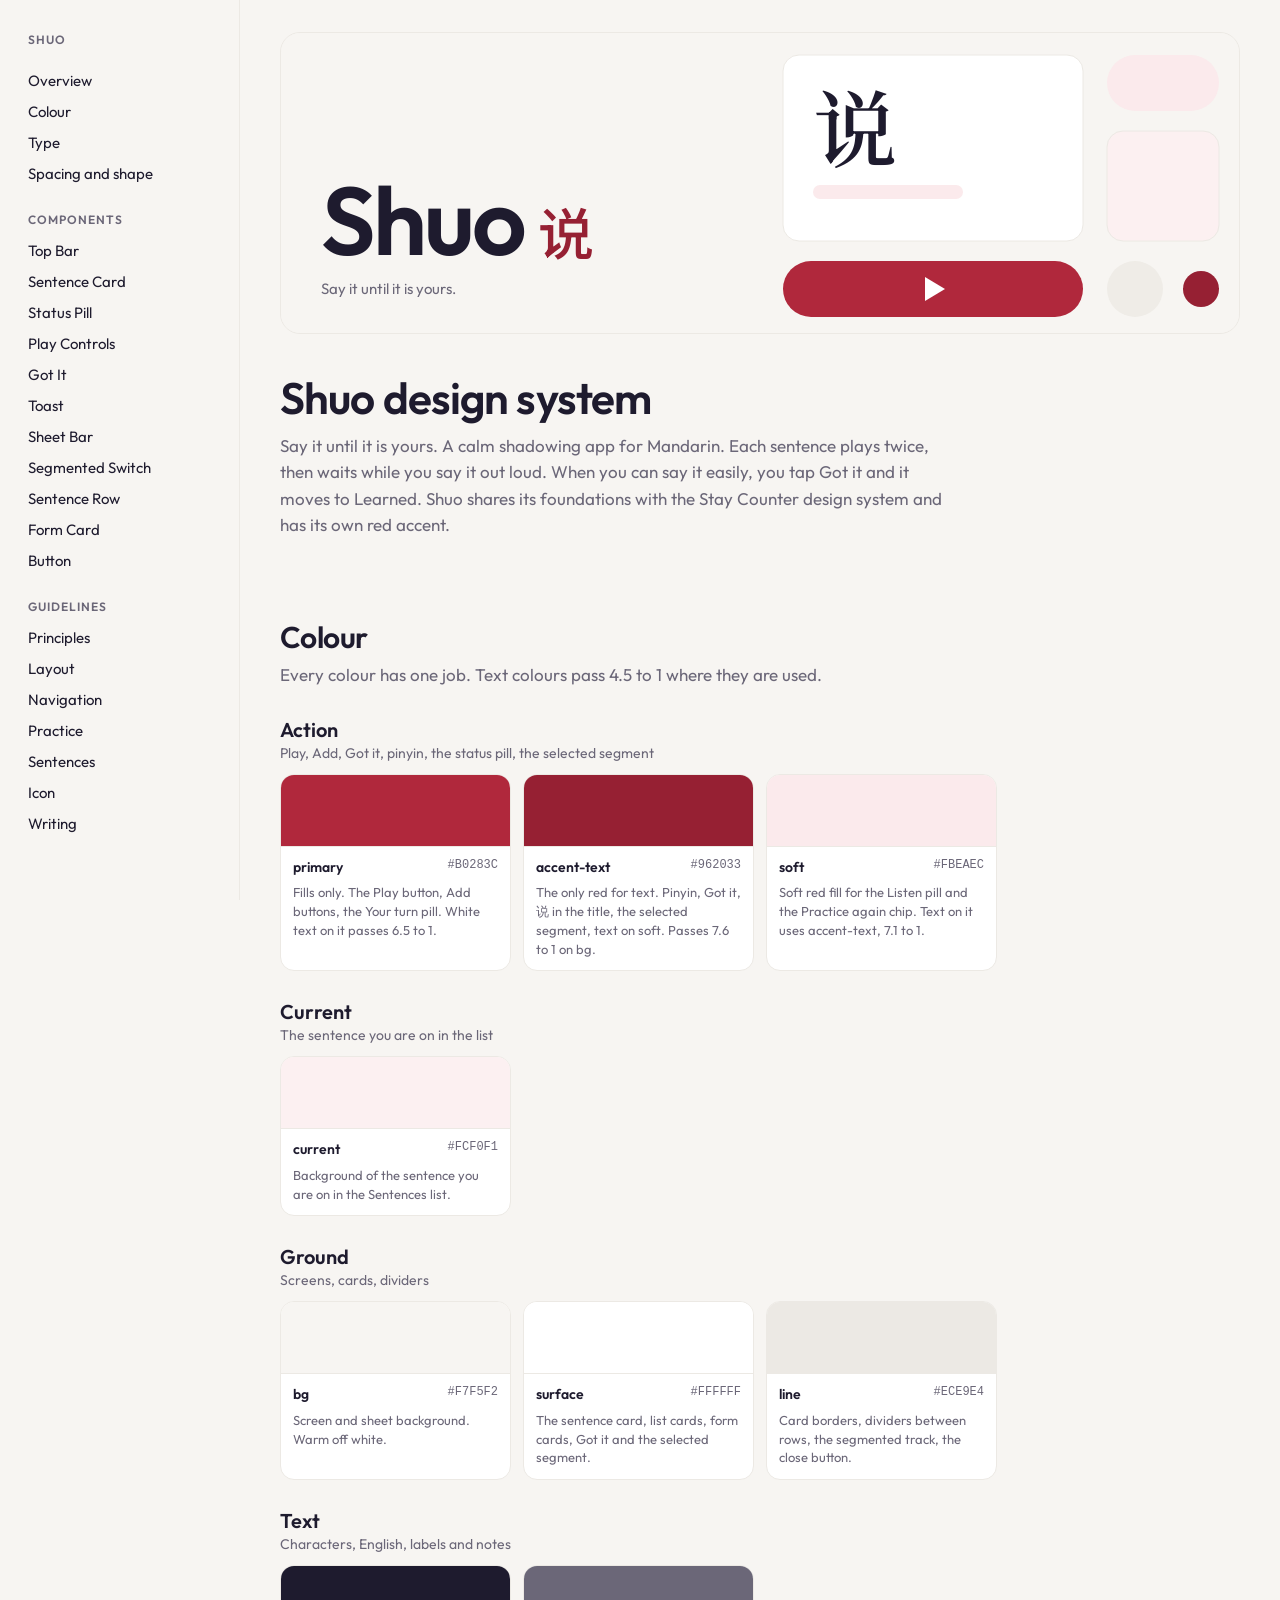
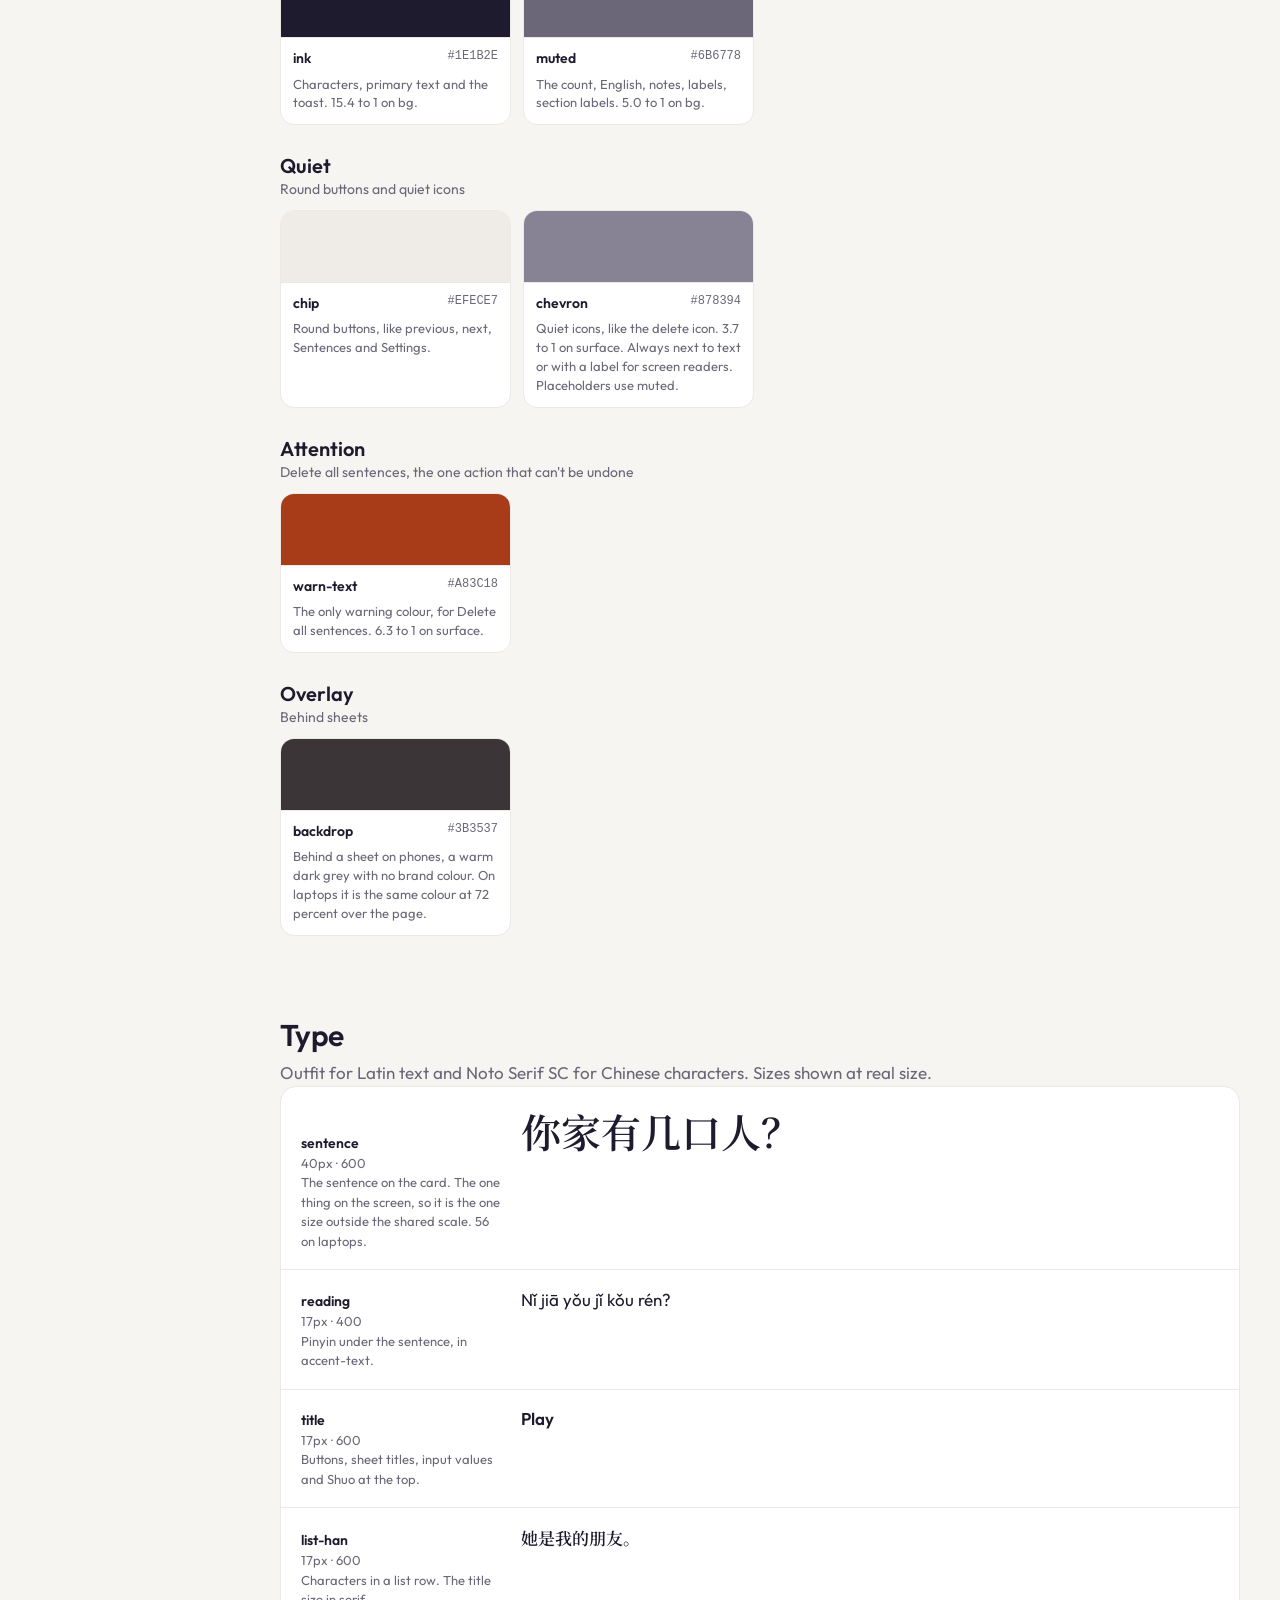
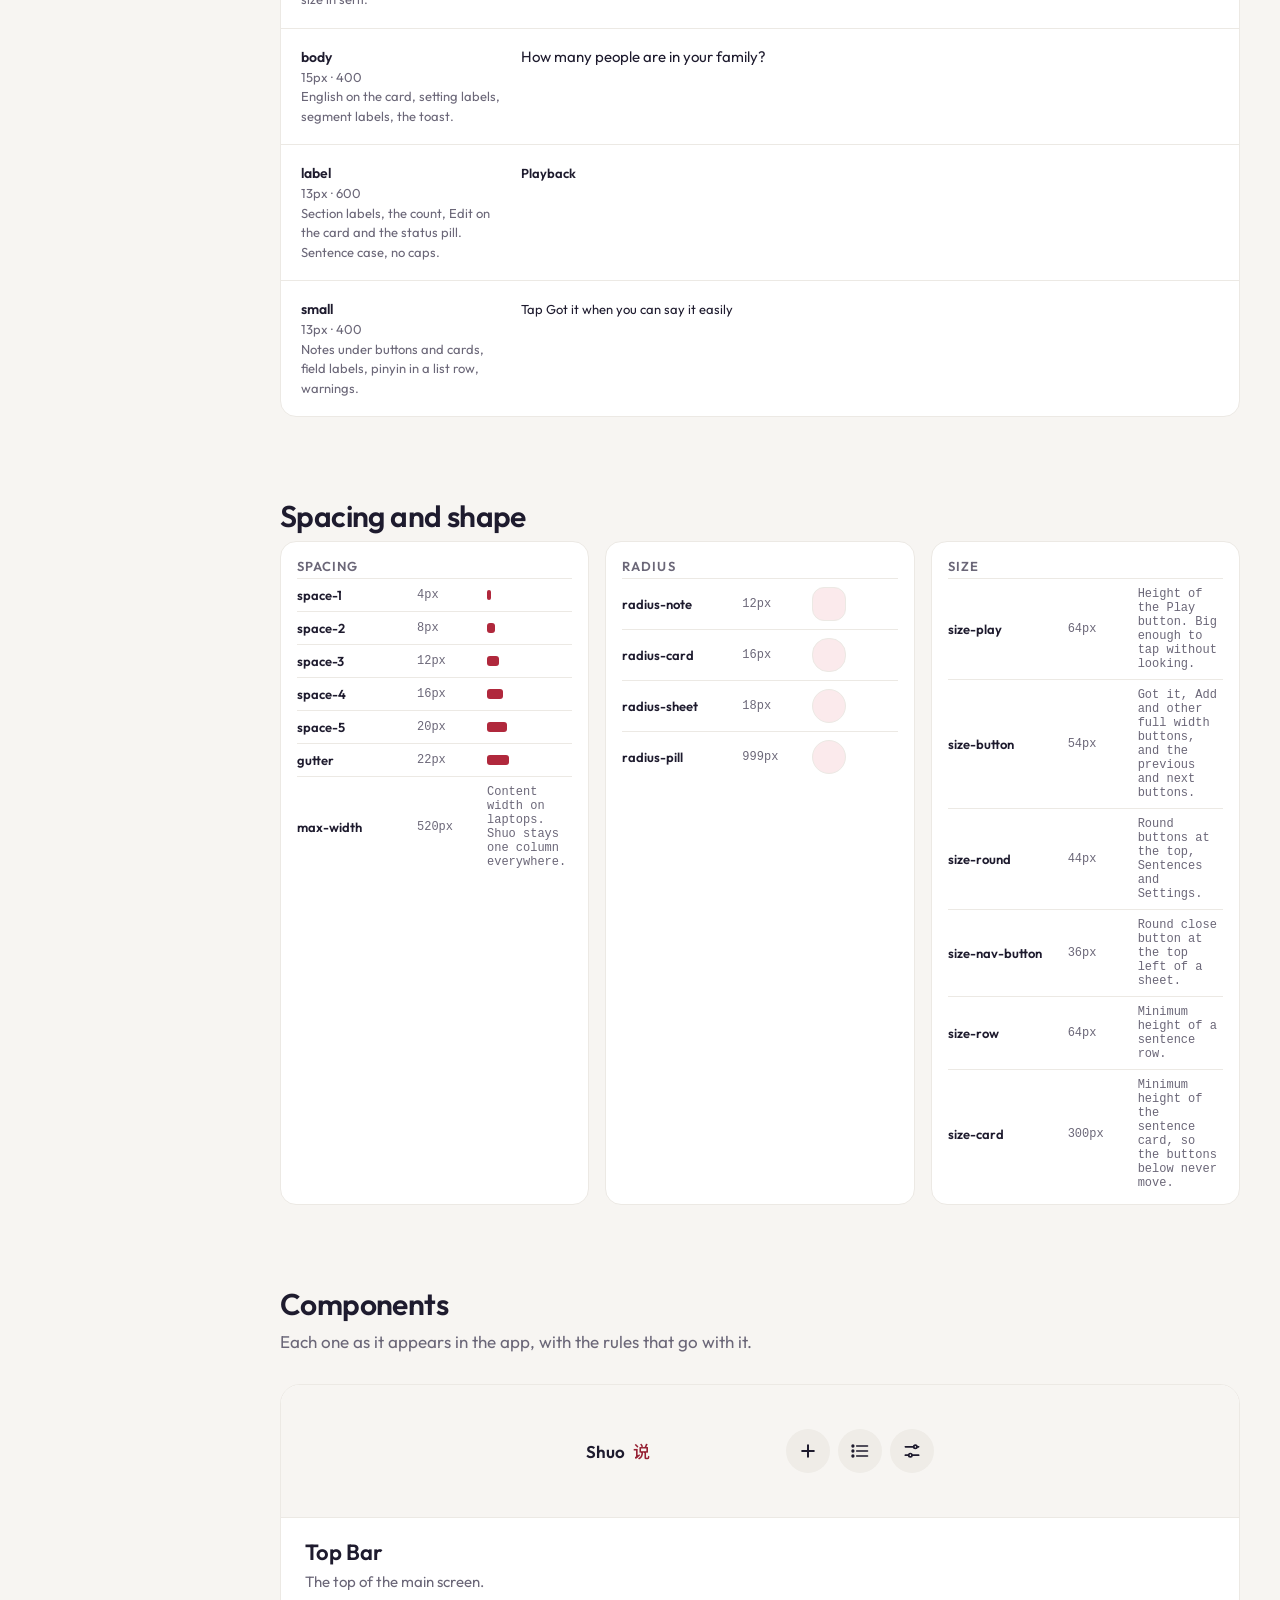
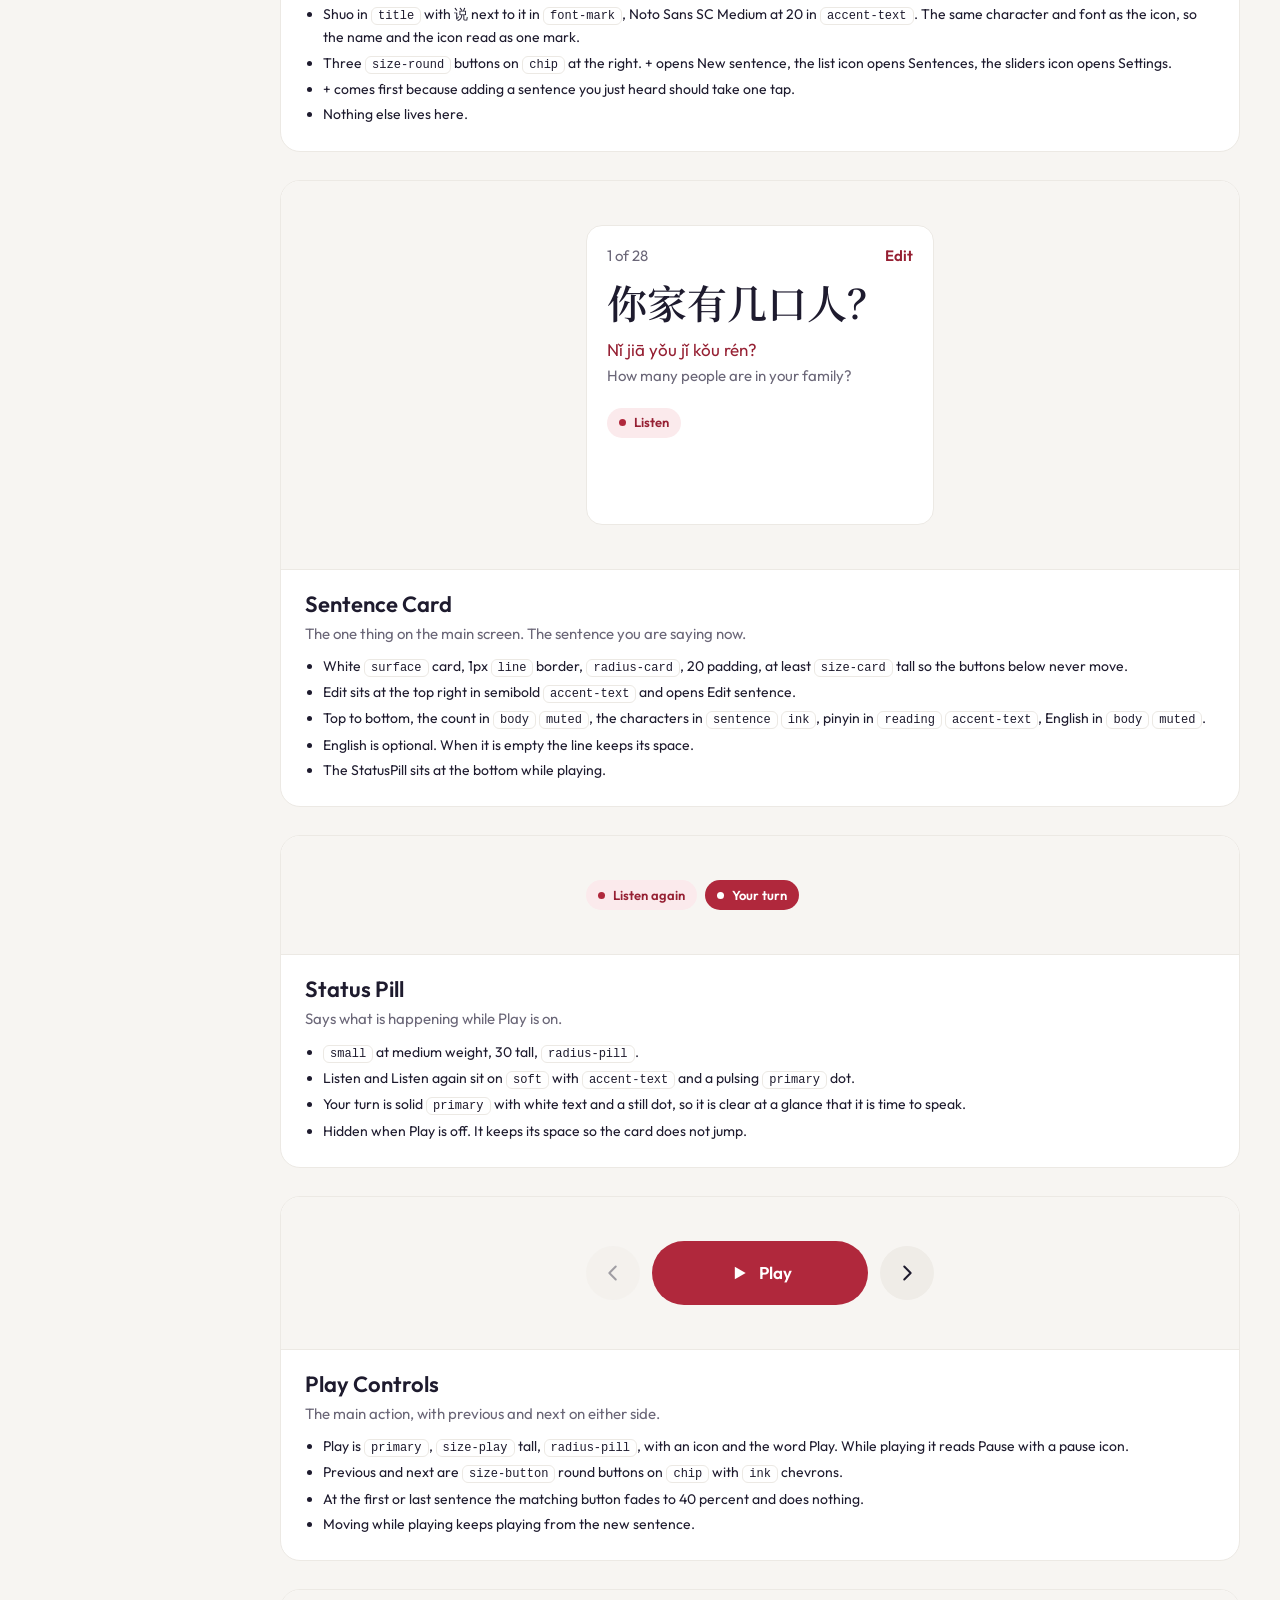
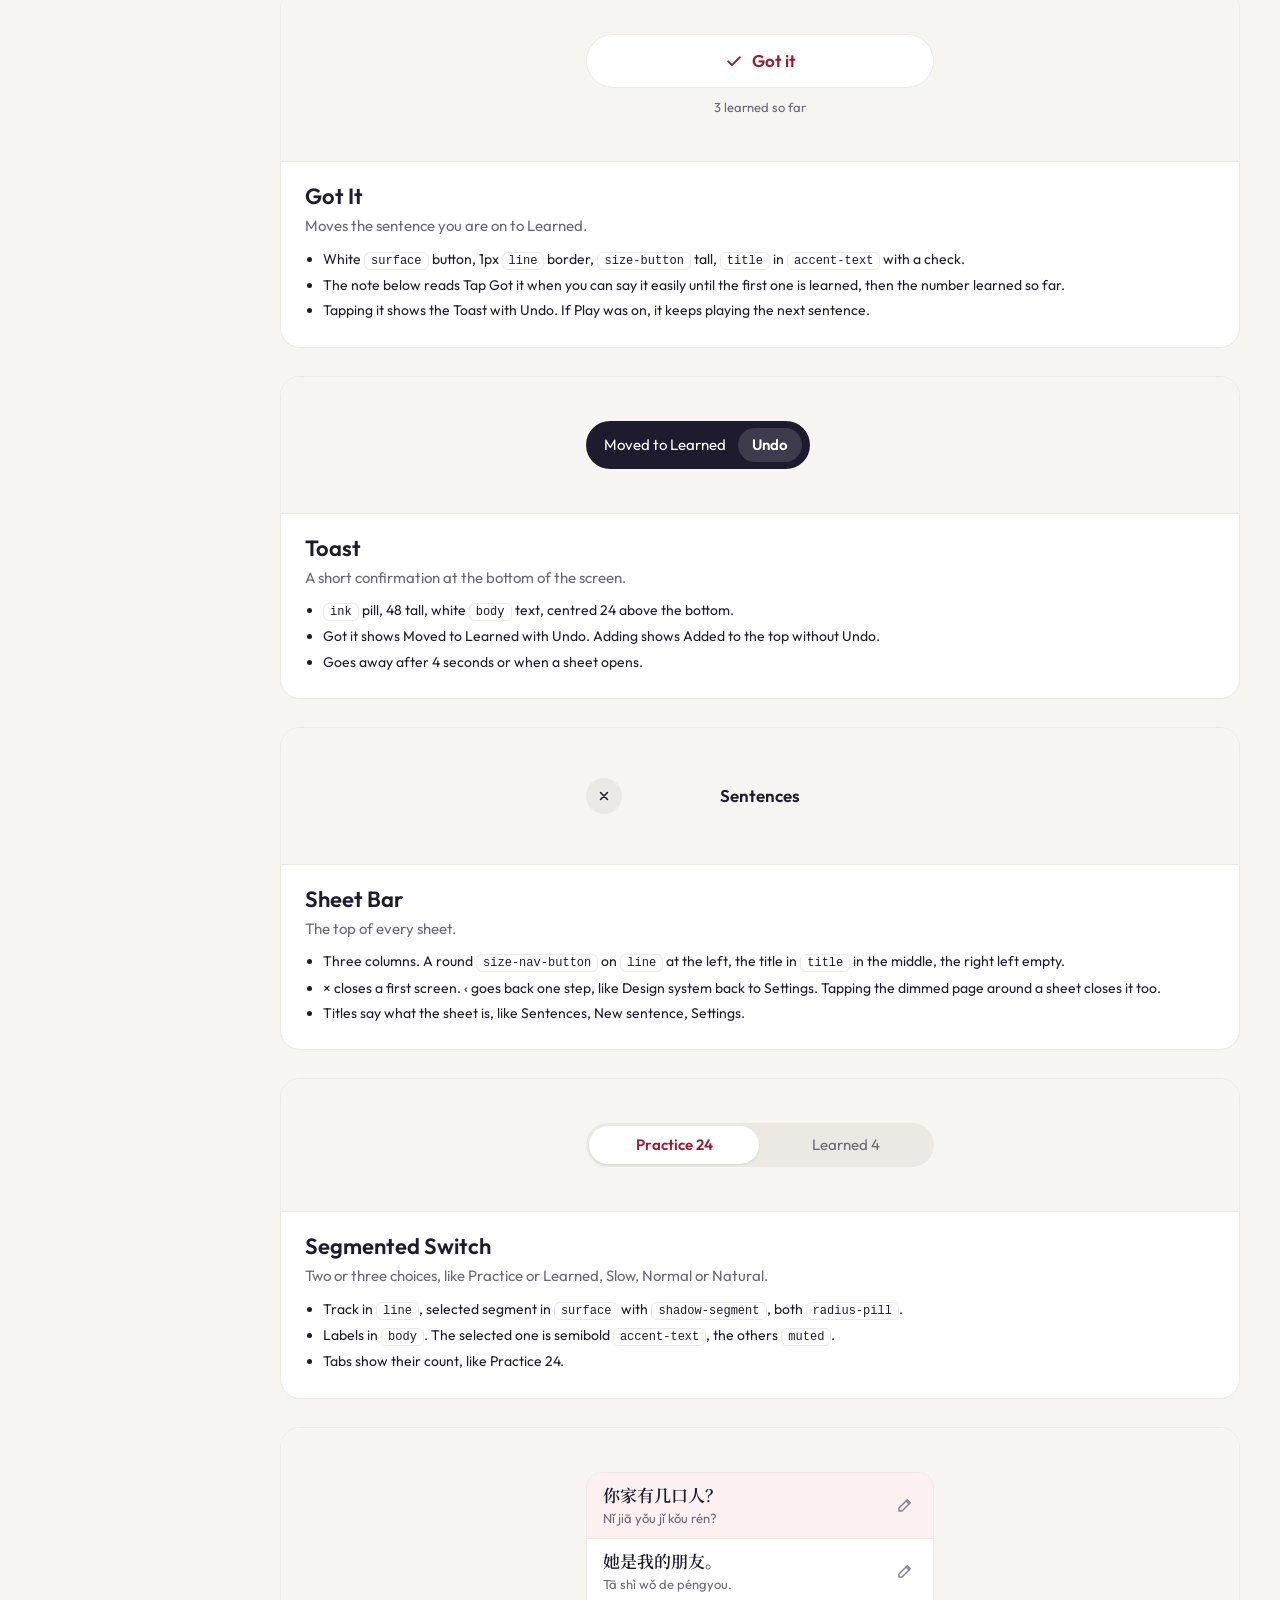
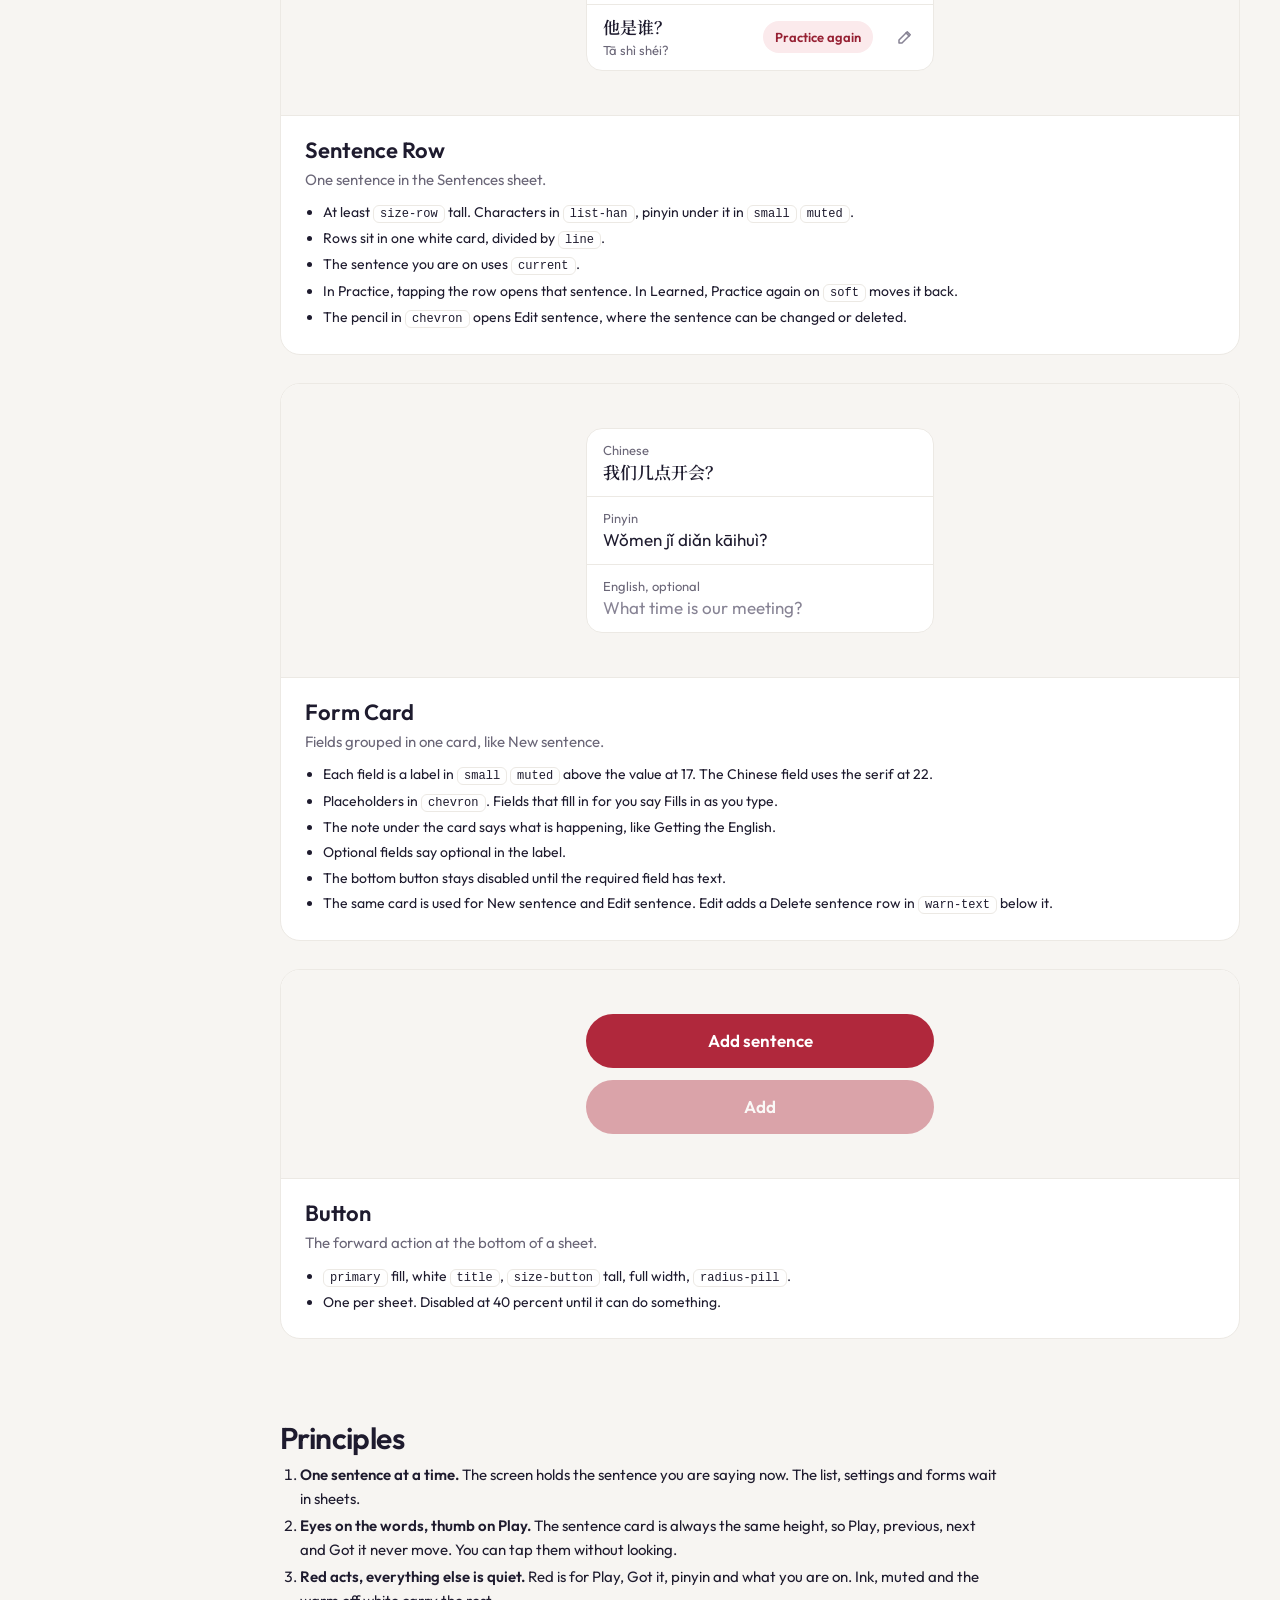
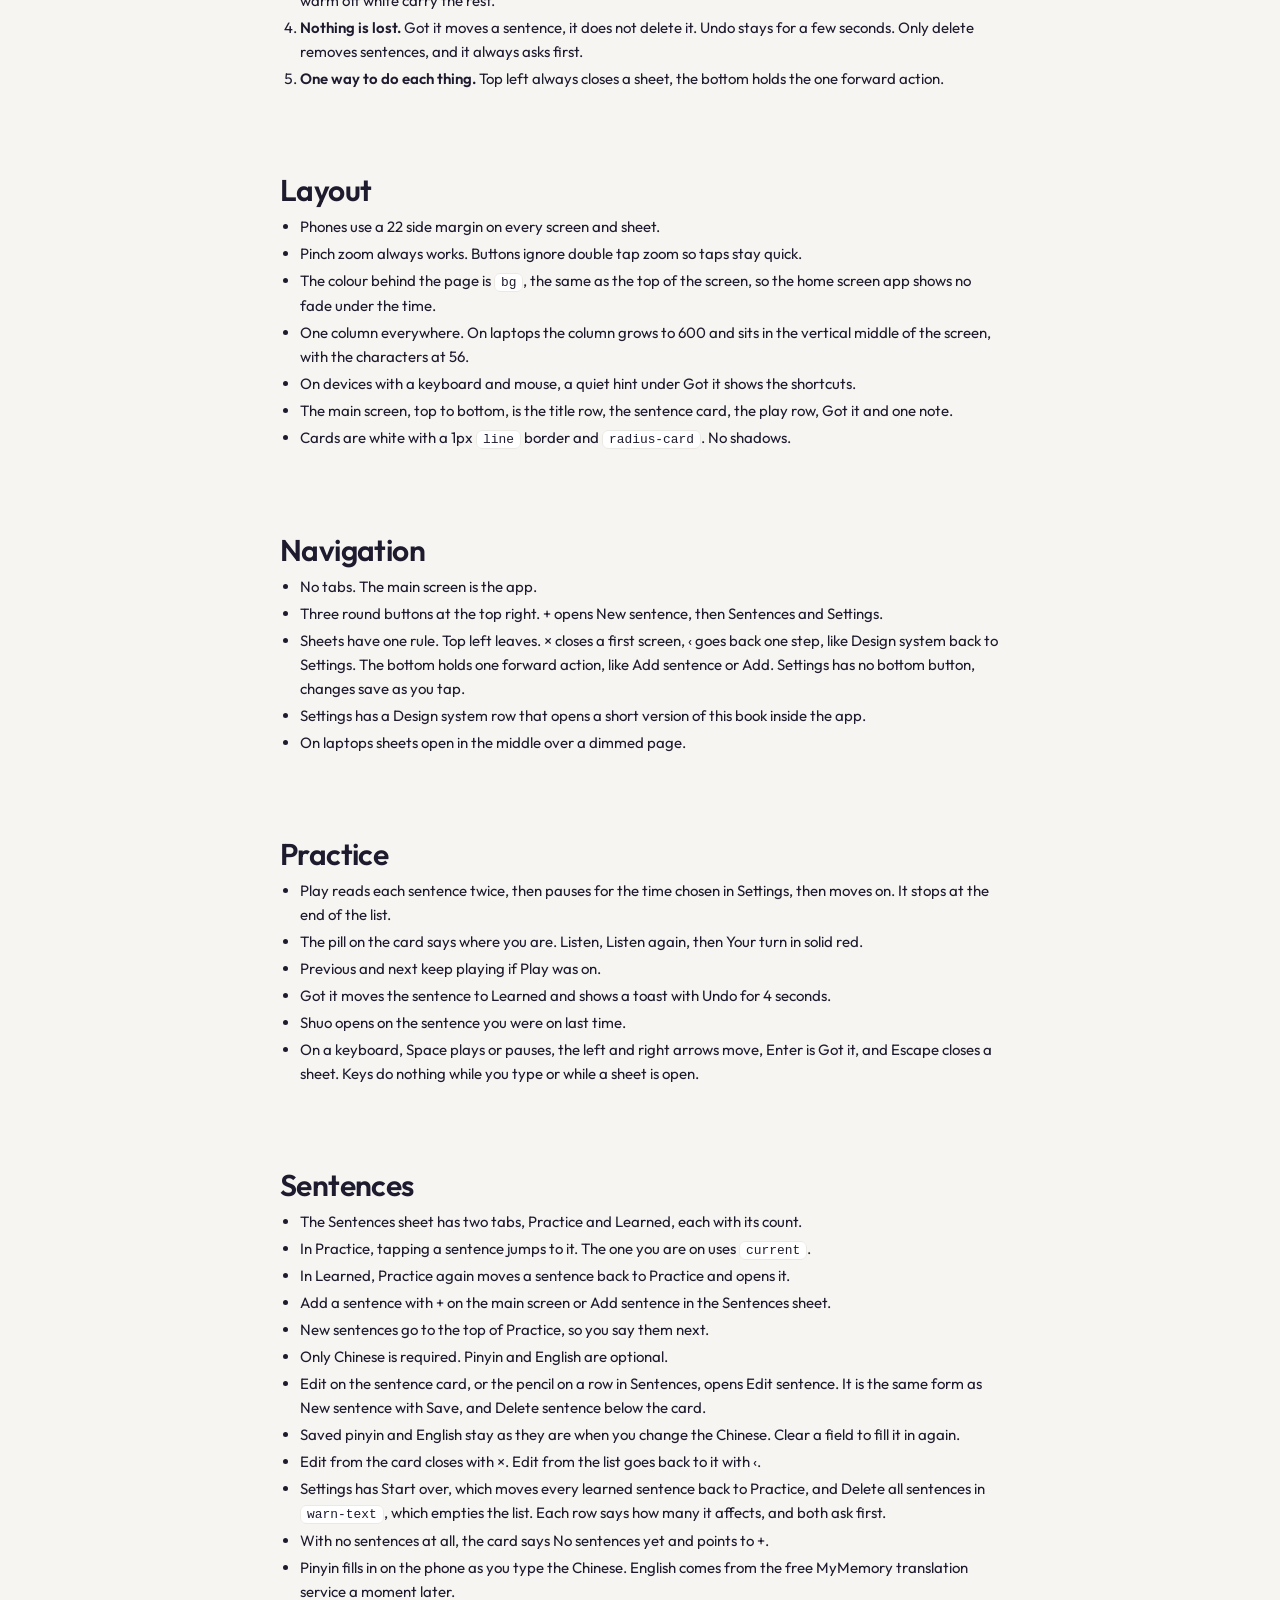
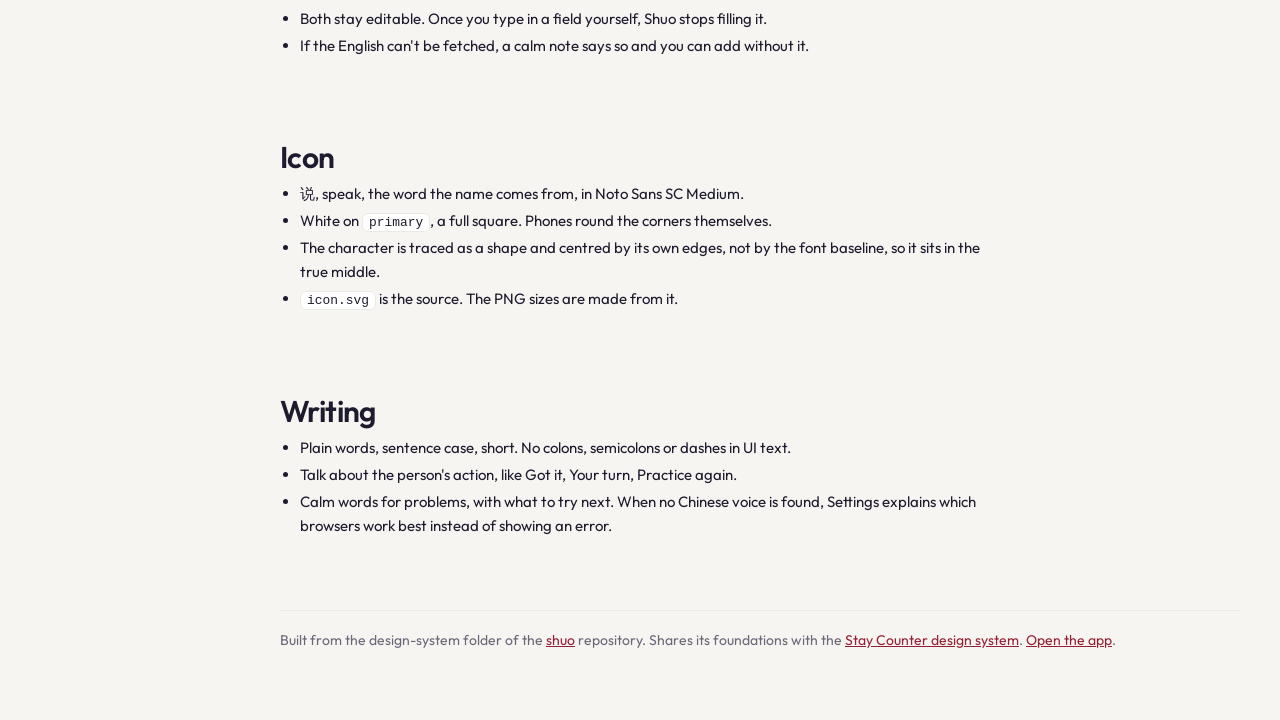
==== design-system/index.html @ b9ddf834 "Shared type scale, sentence centered in its card, cache stamping Co-Authored-By: Claude Opus 5.5 <no" ====
<!doctype html>
<html lang="en">
<head>
<meta charset="utf-8">
<meta name="viewport" content="width=device-width, initial-scale=1">
<title>Shuo design system</title>
<link rel="icon" type="image/svg+xml" href="../icon.svg">
<meta name="description" content="Colours, type, components and rules of Shuo, the Mandarin shadowing app.">
<link rel="stylesheet" href="https://fonts.googleapis.com/css2?family=Outfit:wght@400;500;600&family=Noto+Serif+SC:wght@600&family=Noto+Sans+SC:wght@500&display=swap">
<style>
:root {
  --primary: #B0283C;
  --accent-text: #962033;
  --soft: #FBEAEC;
  --current: #FCF0F1;
  --bg: #F7F5F2;
  --surface: #FFFFFF;
  --ink: #1E1B2E;
  --muted: #6B6778;
  --line: #ECE9E4;
  --chip: #EFECE7;
  --chevron: #878394;
  --warn-text: #A83C18;
  --backdrop: #3B3537;
  --space-1: 4px;
  --space-2: 8px;
  --space-3: 12px;
  --space-4: 16px;
  --space-5: 20px;
  --gutter: 22px;
  --max-width: 520px;
  --radius-note: 12px;
  --radius-card: 16px;
  --radius-sheet: 18px;
  --radius-pill: 999px;
  --shadow-segment: 0 1px 2px rgba(30,27,46,0.1);
  --size-play: 64px;
  --size-button: 54px;
  --size-round: 44px;
  --size-nav-button: 36px;
  --size-row: 64px;
  --size-card: 300px;
  --font-sans: Outfit, -apple-system, system-ui, sans-serif;
  --font-han: "Noto Serif SC", "Songti SC", "PingFang SC", serif;
  --font-mark: "Noto Sans SC", "PingFang SC", sans-serif;
}
.sentence { font-family: var(--font-han); font-size: 40px; line-height: 52px; font-weight: 600; }
.reading { font-family: var(--font-sans); font-size: 17px; line-height: 24px; font-weight: 400; }
.title { font-family: var(--font-sans); font-size: 17px; line-height: 22px; font-weight: 600; }
.list-han { font-family: var(--font-han); font-size: 17px; line-height: 24px; font-weight: 600; }
.body { font-family: var(--font-sans); font-size: 15px; line-height: 20px; font-weight: 400; }
.label { font-family: var(--font-sans); font-size: 13px; line-height: 18px; font-weight: 600; }
.small { font-family: var(--font-sans); font-size: 13px; line-height: 19px; font-weight: 400; }

* { box-sizing: border-box; }
html { scroll-behavior: smooth; scroll-padding-top: 24px; }
body { margin: 0; background: var(--bg); color: var(--ink); font-family: var(--font-sans); -webkit-font-smoothing: antialiased; }
.layout { display: grid; grid-template-columns: 240px minmax(0, 1fr); max-width: 1280px; margin: 0 auto; }
aside { position: sticky; top: 0; height: 100vh; overflow-y: auto; padding: 32px 20px 32px 28px; border-right: 1px solid var(--line); }
aside > .brand { font-size: 12px; font-weight: 600; letter-spacing: .08em; text-transform: uppercase; color: var(--muted); margin-bottom: 18px; }
aside a { display: block; padding: 6px 10px; margin: 0 -10px; border-radius: 8px; color: var(--ink); text-decoration: none; font-size: 15px; }
aside a:hover { background: var(--surface); }
aside .label { font-size: 12px; font-weight: 600; letter-spacing: .08em; text-transform: uppercase; color: var(--muted); margin: 22px 0 6px; }
main { padding: 32px 40px 96px; min-width: 0; }
.cover { border-radius: 20px; overflow: hidden; border: 1px solid var(--line); background: var(--bg); }
.cover > .cv { width: 100% !important; }
h1 { font-size: 44px; font-weight: 600; letter-spacing: -.02em; margin: 36px 0 8px; }
h2.sec { font-size: 30px; font-weight: 600; letter-spacing: -.02em; margin: 72px 0 6px; padding-top: 8px; }
h3 { font-size: 20px; font-weight: 600; margin: 32px 0 8px; }
.lead { font-size: 17px; line-height: 1.55; color: var(--muted); max-width: 680px; margin: 0; }
.prose { max-width: 720px; font-size: 15px; line-height: 1.6; }
.prose p { margin: 0 0 10px; } .prose ul, .prose ol { margin: 0 0 14px; padding-left: 20px; } .prose li { margin: 3px 0; }
.prose h3 { font-size: 17px; margin: 22px 0 6px; } .prose b { font-weight: 600; }
code { font-family: ui-monospace, SFMono-Regular, Menlo, monospace; font-size: .86em; background: var(--surface); border: 1px solid var(--line); border-radius: 6px; padding: 1px 6px; }
.table { overflow-x: auto; margin: 6px 0 16px; border: 1px solid var(--line); border-radius: 14px; background: var(--surface); }
table { border-collapse: collapse; width: 100%; font-size: 14px; }
th, td { text-align: left; padding: 10px 14px; border-bottom: 1px solid var(--line); vertical-align: top; }
th { font-size: 12px; font-weight: 600; letter-spacing: .06em; text-transform: uppercase; color: var(--muted); }
tr:last-child td { border-bottom: 0; }
.group { margin-top: 28px; } .group h3 { margin: 0 0 2px; } .group .use { color: var(--muted); font-size: 14px; margin: 0 0 12px; }
.swatches { display: grid; grid-template-columns: repeat(auto-fill, minmax(200px, 1fr)); gap: 12px; }
.sw { background: var(--surface); border: 1px solid var(--line); border-radius: 14px; overflow: hidden; }
.sw .chip { height: 72px; border-bottom: 1px solid var(--line); }
.sw .meta { padding: 10px 12px 12px; font-size: 13px; line-height: 1.45; }
.sw .meta b { font-size: 14px; font-weight: 600; } .sw .meta span { color: var(--muted); float: right; font-family: ui-monospace, Menlo, monospace; font-size: 12px; }
.sw .meta p { color: var(--muted); margin: 6px 0 0; }
.specimens { background: var(--surface); border: 1px solid var(--line); border-radius: 16px; }
.spec { display: grid; grid-template-columns: 200px minmax(0, 1fr); gap: 20px; padding: 18px 20px; border-bottom: 1px solid var(--line); align-items: baseline; }
.spec:last-child { border-bottom: 0; }
.spec .info { font-size: 13px; color: var(--muted); line-height: 1.5; } .spec .info b { color: var(--ink); font-weight: 600; font-size: 14px; display: block; }
.spec .sample { min-width: 0; overflow-wrap: anywhere; }
.scales { display: grid; grid-template-columns: repeat(auto-fill, minmax(280px, 1fr)); gap: 16px; }
.scale { background: var(--surface); border: 1px solid var(--line); border-radius: 16px; padding: 6px 16px; }
.scale h3 { font-size: 13px; letter-spacing: .08em; text-transform: uppercase; color: var(--muted); margin: 10px 0 4px; }
.step { display: grid; grid-template-columns: 110px 60px minmax(0, 1fr); gap: 10px; align-items: center; padding: 8px 0; border-top: 1px solid var(--line); font-size: 13px; }
.step b { font-weight: 600; } .step .v { color: var(--muted); font-family: ui-monospace, Menlo, monospace; font-size: 12px; }
.bar { height: 10px; background: var(--primary); border-radius: 3px; } .box { width: 34px; height: 34px; background: var(--soft); border: 1px solid var(--line); }
.comp { margin-top: 28px; background: var(--surface); border: 1px solid var(--line); border-radius: 20px; overflow: hidden; }
.comp .stage { background: var(--bg); padding: 28px; border-bottom: 1px solid var(--line); overflow-x: auto; display: flex; justify-content: center; }
.comp .guide { padding: 20px 24px 22px; }
.comp .guide h3 { margin: 0 0 4px; font-size: 22px; } .comp .guide .lead { font-size: 15px; margin-bottom: 10px; }
.comp .guide ul { margin: 0; padding-left: 18px; font-size: 14px; line-height: 1.6; color: var(--ink); } .comp .guide li { margin: 3px 0; }
footer { margin-top: 72px; padding-top: 20px; border-top: 1px solid var(--line); font-size: 14px; color: var(--muted); }
footer a, .prose a { color: var(--accent-text); }
@media (max-width: 860px) {
  .layout { display: block; }
  aside { position: sticky; z-index: 5; height: auto; display: flex; gap: 6px; overflow-x: auto; padding: 10px 16px; background: var(--bg); border-right: 0; border-bottom: 1px solid var(--line); white-space: nowrap; }
  aside > .brand, aside .label { display: none; }
  aside a { margin: 0; padding: 6px 12px; border-radius: 999px; background: var(--surface); border: 1px solid var(--line); font-size: 14px; }
  main { padding: 20px 16px 72px; }
  h1 { font-size: 34px; } h2.sec { font-size: 26px; margin-top: 56px; }
  .spec { grid-template-columns: 1fr; gap: 6px; }
  .comp .stage { padding: 16px; justify-content: flex-start; }
  .cover .cv { height: 220px !important; } .cover .cv svg { display: none; } .cover .nm { font-size: 64px !important; } .cover .txt { left: 20px !important; bottom: 22px !important; }
}
</style>
</head>
<body>
<div class="layout">
<aside>
  <div class="brand">Shuo</div>
  <a href="#overview">Overview</a><a href="#colour">Colour</a><a href="#type">Type</a><a href="#scale">Spacing and shape</a>
  <div class="label">Components</div>
  <a href="#topbar">Top Bar</a><a href="#sentencecard">Sentence Card</a><a href="#statuspill">Status Pill</a><a href="#playcontrols">Play Controls</a><a href="#gotit">Got It</a><a href="#toast">Toast</a><a href="#sheetbar">Sheet Bar</a><a href="#segmentedswitch">Segmented Switch</a><a href="#sentencerow">Sentence Row</a><a href="#formcard">Form Card</a><a href="#button">Button</a>
  <div class="label">Guidelines</div>
  <a href="#principles">Principles</a><a href="#layout">Layout</a><a href="#navigation">Navigation</a><a href="#practice">Practice</a><a href="#sentences">Sentences</a><a href="#icon">Icon</a><a href="#writing">Writing</a>
</aside>
<main>
  <div class="cover" id="overview">

<style>
.cv{position:relative;width:960px;height:300px;background:var(--bg);overflow:hidden;font-family:var(--font-sans)}
.cv svg{position:absolute;left:480px;top:0}
.txt{position:absolute;left:40px;bottom:34px;max-width:440px}
.nm{font-size:96px;line-height:.95;font-weight:600;letter-spacing:-0.03em;color:var(--ink);margin:0}
.nm span{font-family:var(--font-mark);font-weight:500;font-size:56px;letter-spacing:0;color:var(--accent-text);margin-left:14px}
.tg{font-size:15px;line-height:20px;color:var(--muted);margin:14px 0 0}
</style>
<div class="cv">
<svg width="480" height="300" viewBox="0 0 480 300" aria-hidden="true">
<!-- one white sentence card with a big character, and the play pill below it, like the main screen -->
<rect x="22" y="22" width="300" height="186" rx="16" fill="var(--surface)" stroke="var(--line)"/>
<text x="52" y="128" font-size="84" font-family="Noto Serif SC, Songti SC, serif" font-weight="600" fill="var(--ink)">说</text>
<rect x="52" y="152" width="150" height="14" rx="7" fill="var(--soft)"/>
<rect x="22" y="228" width="300" height="56" rx="28" fill="var(--primary)"/>
<path d="M164 244v24l20-12z" fill="#fff"/>
<circle cx="374" cy="256" r="28" fill="var(--chip)"/>
<rect x="346" y="22" width="112" height="56" rx="28" fill="var(--soft)"/>
<rect x="346" y="98" width="112" height="110" rx="16" fill="var(--current)" stroke="var(--line)"/>
<circle cx="440" cy="256" r="18" fill="var(--accent-text)"/>
</svg>
<div class="txt"><p class="nm">Shuo<span>说</span></p><p class="tg">Say it until it is yours.</p></div>
</div>
</div>
  <h1>Shuo design system</h1>
  <div class="prose"><p class="lead">Say it until it is yours. A calm shadowing app for Mandarin. Each sentence plays twice, then waits while you say it out loud. When you can say it easily, you tap Got it and it moves to Learned. Shuo shares its foundations with the Stay Counter design system and has its own red accent.</p></div>

  <h2 class="sec" id="colour">Colour</h2>
  <p class="lead">Every colour has one job. Text colours pass 4.5 to 1 where they are used.</p>
  <div class="group"><h3>Action</h3><p class="use">Play, Add, Got it, pinyin, the status pill, the selected segment</p><div class="swatches"><div class="sw"><div class="chip" style="background:#B0283C"></div><div class="meta"><b>primary</b><span>#B0283C</span><p>Fills only. The Play button, Add buttons, the Your turn pill. White text on it passes 6.5 to 1.</p></div></div><div class="sw"><div class="chip" style="background:#962033"></div><div class="meta"><b>accent-text</b><span>#962033</span><p>The only red for text. Pinyin, Got it, 说 in the title, the selected segment, text on soft. Passes 7.6 to 1 on bg.</p></div></div><div class="sw"><div class="chip" style="background:#FBEAEC"></div><div class="meta"><b>soft</b><span>#FBEAEC</span><p>Soft red fill for the Listen pill and the Practice again chip. Text on it uses accent-text, 7.1 to 1.</p></div></div></div></div><div class="group"><h3>Current</h3><p class="use">The sentence you are on in the list</p><div class="swatches"><div class="sw"><div class="chip" style="background:#FCF0F1"></div><div class="meta"><b>current</b><span>#FCF0F1</span><p>Background of the sentence you are on in the Sentences list.</p></div></div></div></div><div class="group"><h3>Ground</h3><p class="use">Screens, cards, dividers</p><div class="swatches"><div class="sw"><div class="chip" style="background:#F7F5F2"></div><div class="meta"><b>bg</b><span>#F7F5F2</span><p>Screen and sheet background. Warm off white.</p></div></div><div class="sw"><div class="chip" style="background:#FFFFFF"></div><div class="meta"><b>surface</b><span>#FFFFFF</span><p>The sentence card, list cards, form cards, Got it and the selected segment.</p></div></div><div class="sw"><div class="chip" style="background:#ECE9E4"></div><div class="meta"><b>line</b><span>#ECE9E4</span><p>Card borders, dividers between rows, the segmented track, the close button.</p></div></div></div></div><div class="group"><h3>Text</h3><p class="use">Characters, English, labels and notes</p><div class="swatches"><div class="sw"><div class="chip" style="background:#1E1B2E"></div><div class="meta"><b>ink</b><span>#1E1B2E</span><p>Characters, primary text and the toast. 15.4 to 1 on bg.</p></div></div><div class="sw"><div class="chip" style="background:#6B6778"></div><div class="meta"><b>muted</b><span>#6B6778</span><p>The count, English, notes, labels, section labels. 5.0 to 1 on bg.</p></div></div></div></div><div class="group"><h3>Quiet</h3><p class="use">Round buttons and quiet icons</p><div class="swatches"><div class="sw"><div class="chip" style="background:#EFECE7"></div><div class="meta"><b>chip</b><span>#EFECE7</span><p>Round buttons, like previous, next, Sentences and Settings.</p></div></div><div class="sw"><div class="chip" style="background:#878394"></div><div class="meta"><b>chevron</b><span>#878394</span><p>Quiet icons, like the delete icon. 3.7 to 1 on surface. Always next to text or with a label for screen readers. Placeholders use muted.</p></div></div></div></div><div class="group"><h3>Attention</h3><p class="use">Delete all sentences, the one action that can't be undone</p><div class="swatches"><div class="sw"><div class="chip" style="background:#A83C18"></div><div class="meta"><b>warn-text</b><span>#A83C18</span><p>The only warning colour, for Delete all sentences. 6.3 to 1 on surface.</p></div></div></div></div><div class="group"><h3>Overlay</h3><p class="use">Behind sheets</p><div class="swatches"><div class="sw"><div class="chip" style="background:#3B3537"></div><div class="meta"><b>backdrop</b><span>#3B3537</span><p>Behind a sheet on phones, a warm dark grey with no brand colour. On laptops it is the same colour at 72 percent over the page.</p></div></div></div></div>

  <h2 class="sec" id="type">Type</h2>
  <p class="lead">Outfit for Latin text and Noto Serif SC for Chinese characters. Sizes shown at real size.</p>
  <div class="specimens"><div class="spec"><div class="info"><b>sentence</b>40px · 600<br>The sentence on the card. The one thing on the screen, so it is the one size outside the shared scale. 56 on laptops.</div><div class="sample sentence">你家有几口人？</div></div><div class="spec"><div class="info"><b>reading</b>17px · 400<br>Pinyin under the sentence, in accent-text.</div><div class="sample reading">Nǐ jiā yǒu jǐ kǒu rén?</div></div><div class="spec"><div class="info"><b>title</b>17px · 600<br>Buttons, sheet titles, input values and Shuo at the top.</div><div class="sample title">Play</div></div><div class="spec"><div class="info"><b>list-han</b>17px · 600<br>Characters in a list row. The title size in serif.</div><div class="sample list-han">她是我的朋友。</div></div><div class="spec"><div class="info"><b>body</b>15px · 400<br>English on the card, setting labels, segment labels, the toast.</div><div class="sample body">How many people are in your family?</div></div><div class="spec"><div class="info"><b>label</b>13px · 600<br>Section labels, the count, Edit on the card and the status pill. Sentence case, no caps.</div><div class="sample label">Playback</div></div><div class="spec"><div class="info"><b>small</b>13px · 400<br>Notes under buttons and cards, field labels, pinyin in a list row, warnings.</div><div class="sample small">Tap Got it when you can say it easily</div></div></div>

  <h2 class="sec" id="scale">Spacing and shape</h2>
  <div class="scales">
    <div class="scale"><h3>Spacing</h3><div class="step"><b>space-1</b><span class="v">4px</span><div class="bar" style="width:4px"></div></div><div class="step"><b>space-2</b><span class="v">8px</span><div class="bar" style="width:8px"></div></div><div class="step"><b>space-3</b><span class="v">12px</span><div class="bar" style="width:12px"></div></div><div class="step"><b>space-4</b><span class="v">16px</span><div class="bar" style="width:16px"></div></div><div class="step"><b>space-5</b><span class="v">20px</span><div class="bar" style="width:20px"></div></div><div class="step"><b>gutter</b><span class="v">22px</span><div class="bar" style="width:22px"></div></div><div class="step"><b>max-width</b><span class="v">520px</span><span class="v">Content width on laptops. Shuo stays one column everywhere.</span></div></div>
    <div class="scale"><h3>Radius</h3><div class="step"><b>radius-note</b><span class="v">12px</span><div class="box" style="border-radius:12px"></div></div><div class="step"><b>radius-card</b><span class="v">16px</span><div class="box" style="border-radius:16px"></div></div><div class="step"><b>radius-sheet</b><span class="v">18px</span><div class="box" style="border-radius:18px"></div></div><div class="step"><b>radius-pill</b><span class="v">999px</span><div class="box" style="border-radius:999px"></div></div></div>
    <div class="scale"><h3>Size</h3><div class="step"><b>size-play</b><span class="v">64px</span><span class="v">Height of the Play button. Big enough to tap without looking.</span></div><div class="step"><b>size-button</b><span class="v">54px</span><span class="v">Got it, Add and other full width buttons, and the previous and next buttons.</span></div><div class="step"><b>size-round</b><span class="v">44px</span><span class="v">Round buttons at the top, Sentences and Settings.</span></div><div class="step"><b>size-nav-button</b><span class="v">36px</span><span class="v">Round close button at the top left of a sheet.</span></div><div class="step"><b>size-row</b><span class="v">64px</span><span class="v">Minimum height of a sentence row.</span></div><div class="step"><b>size-card</b><span class="v">300px</span><span class="v">Minimum height of the sentence card, so the buttons below never move.</span></div></div>
  </div>

  <h2 class="sec" id="components">Components</h2>
  <p class="lead">Each one as it appears in the app, with the rules that go with it.</p>
  <section class="comp" id="topbar"><div class="stage">

<div style="font-family:var(--font-sans);background:var(--bg);color:var(--ink);padding:16px;max-width:380px;width:100%">
<div style="display:flex;align-items:center;justify-content:space-between;height:44px">
<div style="display:flex;align-items:baseline;gap:8px"><b class="title">Shuo</b><span style="font-family:var(--font-mark);font-weight:500;font-size:17px;color:var(--accent-text)">说</span></div>
<div style="display:flex;gap:8px"><button type="button" aria-label="Add sentence" style="width:44px;height:44px;border-radius:999px;border:0;background:var(--chip);color:var(--ink);display:flex;align-items:center;justify-content:center"><svg width="20" height="20" viewBox="0 0 24 24" fill="none" stroke="currentColor" stroke-width="2.4" stroke-linecap="round"><path d="M12 5v14M5 12h14"/></svg></button><button type="button" aria-label="Sentences" style="width:44px;height:44px;border-radius:999px;border:0;background:var(--chip);color:var(--ink);display:flex;align-items:center;justify-content:center"><svg width="20" height="20" viewBox="0 0 24 24" fill="none" stroke="currentColor" stroke-width="2" stroke-linecap="round"><path d="M8 6h13M8 12h13M8 18h13"/><circle cx="3.5" cy="6" r="1" fill="currentColor"/><circle cx="3.5" cy="12" r="1" fill="currentColor"/><circle cx="3.5" cy="18" r="1" fill="currentColor"/></svg></button><button type="button" aria-label="Settings" style="width:44px;height:44px;border-radius:999px;border:0;background:var(--chip);color:var(--ink);display:flex;align-items:center;justify-content:center"><svg width="20" height="20" viewBox="0 0 24 24" fill="none" stroke="currentColor" stroke-width="2" stroke-linecap="round"><path d="M4 7h10M18 7h2M4 17h4M12 17h8"/><circle cx="16" cy="7" r="2"/><circle cx="10" cy="17" r="2"/></svg></button></div>
</div></div>
</div><div class="guide"><h3>Top Bar</h3><p class="lead">The top of the main screen.</p><ul><li>Shuo in <code>title</code> with 说 next to it in <code>font-mark</code>, Noto Sans SC Medium at 20 in <code>accent-text</code>. The same character and font as the icon, so the name and the icon read as one mark.</li><li>Three <code>size-round</code> buttons on <code>chip</code> at the right. + opens New sentence, the list icon opens Sentences, the sliders icon opens Settings.</li><li>+ comes first because adding a sentence you just heard should take one tap.</li><li>Nothing else lives here.</li></ul></div></section>
<section class="comp" id="sentencecard"><div class="stage">

<div style="font-family:var(--font-sans);background:var(--bg);color:var(--ink);padding:16px;max-width:380px;width:100%">
<div style="background:var(--surface);border:1px solid var(--line);border-radius:16px;padding:20px;min-height:300px">
<div style="display:flex;justify-content:space-between"><div class="body" style="color:var(--muted)">1 of 28</div><div class="body" style="font-weight:600;color:var(--accent-text)">Edit</div></div>
<div class="sentence" style="margin-top:10px">你家有几口人？</div>
<div class="reading" style="margin-top:10px;color:var(--accent-text)">Nǐ jiā yǒu jǐ kǒu rén?</div>
<div class="body" style="margin-top:4px;color:var(--muted)">How many people are in your family?</div>
<div class="small" style="margin-top:22px;height:30px;display:inline-flex;align-items:center;gap:8px;padding:0 12px;border-radius:999px;background:var(--soft);color:var(--accent-text);font-weight:600"><i style="width:7px;height:7px;border-radius:99px;background:var(--primary)"></i>Listen</div>
</div></div>
</div><div class="guide"><h3>Sentence Card</h3><p class="lead">The one thing on the main screen. The sentence you are saying now.</p><ul><li>White <code>surface</code> card, 1px <code>line</code> border, <code>radius-card</code>, 20 padding, at least <code>size-card</code> tall so the buttons below never move.</li><li>Edit sits at the top right in semibold <code>accent-text</code> and opens Edit sentence.</li><li>Top to bottom, the count in <code>body</code> <code>muted</code>, the characters in <code>sentence</code> <code>ink</code>, pinyin in <code>reading</code> <code>accent-text</code>, English in <code>body</code> <code>muted</code>.</li><li>English is optional. When it is empty the line keeps its space.</li><li>The StatusPill sits at the bottom while playing.</li></ul></div></section>
<section class="comp" id="statuspill"><div class="stage">

<div style="font-family:var(--font-sans);background:var(--bg);color:var(--ink);padding:16px;max-width:380px;width:100%">
<div style="display:flex;gap:8px">
<div class="small" style="height:30px;display:inline-flex;align-items:center;gap:8px;padding:0 12px;border-radius:999px;background:var(--soft);color:var(--accent-text);font-weight:600"><i style="width:7px;height:7px;border-radius:99px;background:var(--primary)"></i>Listen again</div>
<div class="small" style="height:30px;display:inline-flex;align-items:center;gap:8px;padding:0 12px;border-radius:999px;background:var(--primary);color:#fff;font-weight:600"><i style="width:7px;height:7px;border-radius:99px;background:#fff"></i>Your turn</div>
</div></div>
</div><div class="guide"><h3>Status Pill</h3><p class="lead">Says what is happening while Play is on.</p><ul><li><code>small</code> at medium weight, 30 tall, <code>radius-pill</code>.</li><li>Listen and Listen again sit on <code>soft</code> with <code>accent-text</code> and a pulsing <code>primary</code> dot.</li><li>Your turn is solid <code>primary</code> with white text and a still dot, so it is clear at a glance that it is time to speak.</li><li>Hidden when Play is off. It keeps its space so the card does not jump.</li></ul></div></section>
<section class="comp" id="playcontrols"><div class="stage">

<div style="font-family:var(--font-sans);background:var(--bg);color:var(--ink);padding:16px;max-width:380px;width:100%">
<div style="display:grid;grid-template-columns:54px 1fr 54px;gap:12px;align-items:center">
<button type="button" disabled aria-label="Previous" style="width:54px;height:54px;border-radius:999px;border:0;background:var(--chip);color:var(--ink);display:flex;align-items:center;justify-content:center;opacity:.4"><svg width="22" height="22" viewBox="0 0 24 24" fill="none" stroke="currentColor" stroke-width="2.2" stroke-linecap="round" stroke-linejoin="round"><path d="M15 5l-7 7 7 7"/></svg></button>
<button type="button" class="title" style="height:64px;border:0;border-radius:999px;background:var(--primary);color:#fff;display:flex;align-items:center;justify-content:center;gap:10px;font-family:var(--font-sans)"><svg width="20" height="20" viewBox="0 0 24 24" fill="currentColor"><path d="M7 4.5v15l13-7.5z"/></svg>Play</button>
<button type="button" aria-label="Next" style="width:54px;height:54px;border-radius:999px;border:0;background:var(--chip);color:var(--ink);display:flex;align-items:center;justify-content:center"><svg width="22" height="22" viewBox="0 0 24 24" fill="none" stroke="currentColor" stroke-width="2.2" stroke-linecap="round" stroke-linejoin="round"><path d="M9 5l7 7-7 7"/></svg></button>
</div></div>
</div><div class="guide"><h3>Play Controls</h3><p class="lead">The main action, with previous and next on either side.</p><ul><li>Play is <code>primary</code>, <code>size-play</code> tall, <code>radius-pill</code>, with an icon and the word Play. While playing it reads Pause with a pause icon.</li><li>Previous and next are <code>size-button</code> round buttons on <code>chip</code> with <code>ink</code> chevrons.</li><li>At the first or last sentence the matching button fades to 40 percent and does nothing.</li><li>Moving while playing keeps playing from the new sentence.</li></ul></div></section>
<section class="comp" id="gotit"><div class="stage">

<div style="font-family:var(--font-sans);background:var(--bg);color:var(--ink);padding:16px;max-width:380px;width:100%">
<button type="button" class="title" style="width:100%;height:54px;border-radius:999px;border:1px solid var(--line);background:var(--surface);color:var(--accent-text);display:flex;align-items:center;justify-content:center;gap:8px;font-family:var(--font-sans)"><svg width="20" height="20" viewBox="0 0 24 24" fill="none" stroke="currentColor" stroke-width="2.4" stroke-linecap="round" stroke-linejoin="round"><path d="M5 12.5l4.5 4.5L19 7.5"/></svg>Got it</button>
<div class="small" style="margin-top:10px;text-align:center;color:var(--muted)">3 learned so far</div>
</div>
</div><div class="guide"><h3>Got It</h3><p class="lead">Moves the sentence you are on to Learned.</p><ul><li>White <code>surface</code> button, 1px <code>line</code> border, <code>size-button</code> tall, <code>title</code> in <code>accent-text</code> with a check.</li><li>The note below reads Tap Got it when you can say it easily until the first one is learned, then the number learned so far.</li><li>Tapping it shows the Toast with Undo. If Play was on, it keeps playing the next sentence.</li></ul></div></section>
<section class="comp" id="toast"><div class="stage">

<div style="font-family:var(--font-sans);background:var(--bg);color:var(--ink);padding:16px;max-width:380px;width:100%">
<div class="body" style="display:inline-flex;align-items:center;gap:12px;height:48px;padding:0 8px 0 18px;border-radius:999px;background:var(--ink);color:#fff">Moved to Learned<button type="button" class="body" style="border:0;background:rgba(255,255,255,0.14);color:#fff;border-radius:999px;height:34px;padding:0 14px;font-weight:600;font-family:var(--font-sans)">Undo</button></div>
</div>
</div><div class="guide"><h3>Toast</h3><p class="lead">A short confirmation at the bottom of the screen.</p><ul><li><code>ink</code> pill, 48 tall, white <code>body</code> text, centred 24 above the bottom.</li><li>Got it shows Moved to Learned with Undo. Adding shows Added to the top without Undo.</li><li>Goes away after 4 seconds or when a sheet opens.</li></ul></div></section>
<section class="comp" id="sheetbar"><div class="stage">

<div style="font-family:var(--font-sans);background:var(--bg);color:var(--ink);padding:16px;max-width:380px;width:100%">
<div class="title" style="height:48px;display:grid;grid-template-columns:48px 1fr 48px;align-items:center">
<button type="button" aria-label="Close" style="width:36px;height:36px;border-radius:999px;border:0;background:var(--line);color:var(--ink);display:flex;align-items:center;justify-content:center"><svg width="14" height="14" viewBox="0 0 24 24" fill="none" stroke="currentColor" stroke-width="2.6" stroke-linecap="round"><path d="M6 6l12 12M18 6L6 18"/></svg></button>
<div style="text-align:center">Sentences</div><div></div>
</div></div>
</div><div class="guide"><h3>Sheet Bar</h3><p class="lead">The top of every sheet.</p><ul><li>Three columns. A round <code>size-nav-button</code> on <code>line</code> at the left, the title in <code>title</code> in the middle, the right left empty.</li><li>× closes a first screen. ‹ goes back one step, like Design system back to Settings. Tapping the dimmed page around a sheet closes it too.</li><li>Titles say what the sheet is, like Sentences, New sentence, Settings.</li></ul></div></section>
<section class="comp" id="segmentedswitch"><div class="stage">

<div style="font-family:var(--font-sans);background:var(--bg);color:var(--ink);padding:16px;max-width:380px;width:100%">
<div style="display:grid;grid-template-columns:1fr 1fr;gap:2px;padding:3px;background:var(--line);border-radius:999px">
<button type="button" class="body" style="height:38px;border:0;border-radius:999px;background:var(--surface);box-shadow:var(--shadow-segment);font-weight:600;color:var(--accent-text);font-family:var(--font-sans)">Practice 24</button>
<button type="button" class="body" style="height:38px;border:0;border-radius:999px;background:transparent;color:var(--muted);font-family:var(--font-sans)">Learned 4</button>
</div></div>
</div><div class="guide"><h3>Segmented Switch</h3><p class="lead">Two or three choices, like Practice or Learned, Slow, Normal or Natural.</p><ul><li>Track in <code>line</code>, selected segment in <code>surface</code> with <code>shadow-segment</code>, both <code>radius-pill</code>.</li><li>Labels in <code>body</code>. The selected one is semibold <code>accent-text</code>, the others <code>muted</code>.</li><li>Tabs show their count, like Practice 24.</li></ul></div></section>
<section class="comp" id="sentencerow"><div class="stage">

<div style="font-family:var(--font-sans);background:var(--bg);color:var(--ink);padding:16px;max-width:380px;width:100%">
<div style="background:var(--surface);border:1px solid var(--line);border-radius:16px;overflow:hidden">
<div style="display:flex;align-items:center;gap:12px;min-height:64px;padding:10px 8px 10px 16px;background:var(--current)"><div style="flex:1"><div class="list-han">你家有几口人？</div><div class="small" style="color:var(--muted);margin-top:2px">Nǐ jiā yǒu jǐ kǒu rén?</div></div><span style="width:40px;height:40px;display:flex;align-items:center;justify-content:center;color:var(--chevron)"><svg width="18" height="18" viewBox="0 0 24 24" fill="none" stroke="currentColor" stroke-width="2" stroke-linecap="round" stroke-linejoin="round"><path d="M4 20h4L19 9l-4-4L4 16v4z"/><path d="M13.5 6.5l4 4"/></svg></span></div>
<div style="display:flex;align-items:center;gap:12px;min-height:64px;padding:10px 8px 10px 16px;border-top:1px solid var(--line)"><div style="flex:1"><div class="list-han">她是我的朋友。</div><div class="small" style="color:var(--muted);margin-top:2px">Tā shì wǒ de péngyou.</div></div><span style="width:40px;height:40px;display:flex;align-items:center;justify-content:center;color:var(--chevron)"><svg width="18" height="18" viewBox="0 0 24 24" fill="none" stroke="currentColor" stroke-width="2" stroke-linecap="round" stroke-linejoin="round"><path d="M4 20h4L19 9l-4-4L4 16v4z"/><path d="M13.5 6.5l4 4"/></svg></span></div>
<div style="display:flex;align-items:center;gap:12px;min-height:64px;padding:10px 8px 10px 16px;border-top:1px solid var(--line)"><div style="flex:1"><div class="list-han">他是谁？</div><div class="small" style="color:var(--muted);margin-top:2px">Tā shì shéi?</div></div><span class="small" style="height:32px;padding:0 12px;border-radius:999px;background:var(--soft);color:var(--accent-text);font-weight:600;display:flex;align-items:center">Practice again</span><span style="width:40px;height:40px;display:flex;align-items:center;justify-content:center;color:var(--chevron)"><svg width="18" height="18" viewBox="0 0 24 24" fill="none" stroke="currentColor" stroke-width="2" stroke-linecap="round" stroke-linejoin="round"><path d="M4 20h4L19 9l-4-4L4 16v4z"/><path d="M13.5 6.5l4 4"/></svg></span></div>
</div></div>
</div><div class="guide"><h3>Sentence Row</h3><p class="lead">One sentence in the Sentences sheet.</p><ul><li>At least <code>size-row</code> tall. Characters in <code>list-han</code>, pinyin under it in <code>small</code> <code>muted</code>.</li><li>Rows sit in one white card, divided by <code>line</code>.</li><li>The sentence you are on uses <code>current</code>.</li><li>In Practice, tapping the row opens that sentence. In Learned, Practice again on <code>soft</code> moves it back.</li><li>The pencil in <code>chevron</code> opens Edit sentence, where the sentence can be changed or deleted.</li></ul></div></section>
<section class="comp" id="formcard"><div class="stage">

<div style="font-family:var(--font-sans);background:var(--bg);color:var(--ink);padding:16px;max-width:380px;width:100%">
<div style="background:var(--surface);border:1px solid var(--line);border-radius:16px;overflow:hidden">
<div style="padding:12px 16px"><div class="small" style="color:var(--muted)">Chinese</div><div style="font-family:var(--font-han);font-weight:600;font-size:17px;line-height:24px">我们几点开会？</div></div>
<div style="padding:12px 16px;border-top:1px solid var(--line)"><div class="small" style="color:var(--muted)">Pinyin</div><div style="font-size:17px;line-height:24px">Wǒmen jǐ diǎn kāihuì?</div></div>
<div style="padding:12px 16px;border-top:1px solid var(--line)"><div class="small" style="color:var(--muted)">English, optional</div><div style="font-size:17px;line-height:24px;color:var(--chevron)">What time is our meeting?</div></div>
</div></div>
</div><div class="guide"><h3>Form Card</h3><p class="lead">Fields grouped in one card, like New sentence.</p><ul><li>Each field is a label in <code>small</code> <code>muted</code> above the value at 17. The Chinese field uses the serif at 22.</li><li>Placeholders in <code>chevron</code>. Fields that fill in for you say Fills in as you type.</li><li>The note under the card says what is happening, like Getting the English.</li><li>Optional fields say optional in the label.</li><li>The bottom button stays disabled until the required field has text.</li><li>The same card is used for New sentence and Edit sentence. Edit adds a Delete sentence row in <code>warn-text</code> below it.</li></ul></div></section>
<section class="comp" id="button"><div class="stage">

<div style="font-family:var(--font-sans);background:var(--bg);color:var(--ink);padding:16px;display:flex;flex-direction:column;gap:12px;max-width:380px;width:100%">
<button type="button" class="title" style="height:54px;border:0;border-radius:999px;background:var(--primary);color:#fff;font-family:var(--font-sans)">Add sentence</button>
<button type="button" disabled class="title" style="height:54px;border:0;border-radius:999px;background:var(--primary);color:#fff;opacity:.4;font-family:var(--font-sans)">Add</button>
</div>
</div><div class="guide"><h3>Button</h3><p class="lead">The forward action at the bottom of a sheet.</p><ul><li><code>primary</code> fill, white <code>title</code>, <code>size-button</code> tall, full width, <code>radius-pill</code>.</li><li>One per sheet. Disabled at 40 percent until it can do something.</li></ul></div></section>

  <h2 class="sec" id="principles">Principles</h2><div class="prose"><ol><li><b>One sentence at a time.</b> The screen holds the sentence you are saying now. The list, settings and forms wait in sheets.</li><li><b>Eyes on the words, thumb on Play.</b> The sentence card is always the same height, so Play, previous, next and Got it never move. You can tap them without looking.</li><li><b>Red acts, everything else is quiet.</b> Red is for Play, Got it, pinyin and what you are on. Ink, muted and the warm off white carry the rest.</li><li><b>Nothing is lost.</b> Got it moves a sentence, it does not delete it. Undo stays for a few seconds. Only delete removes sentences, and it always asks first.</li><li><b>One way to do each thing.</b> Top left always closes a sheet, the bottom holds the one forward action.</li></ol></div>
<h2 class="sec" id="layout">Layout</h2><div class="prose"><ul><li>Phones use a 22 side margin on every screen and sheet.</li><li>Pinch zoom always works. Buttons ignore double tap zoom so taps stay quick.</li><li>The colour behind the page is <code>bg</code>, the same as the top of the screen, so the home screen app shows no fade under the time.</li><li>One column everywhere. On laptops the column grows to 600 and sits in the vertical middle of the screen, with the characters at 56.</li><li>On devices with a keyboard and mouse, a quiet hint under Got it shows the shortcuts.</li><li>The main screen, top to bottom, is the title row, the sentence card, the play row, Got it and one note.</li><li>Cards are white with a 1px <code>line</code> border and <code>radius-card</code>. No shadows.</li></ul></div>
<h2 class="sec" id="navigation">Navigation</h2><div class="prose"><ul><li>No tabs. The main screen is the app.</li><li>Three round buttons at the top right. + opens New sentence, then Sentences and Settings.</li><li>Sheets have one rule. Top left leaves. × closes a first screen, ‹ goes back one step, like Design system back to Settings. The bottom holds one forward action, like Add sentence or Add. Settings has no bottom button, changes save as you tap.</li><li>Settings has a Design system row that opens a short version of this book inside the app.</li><li>On laptops sheets open in the middle over a dimmed page.</li></ul></div>
<h2 class="sec" id="practice">Practice</h2><div class="prose"><ul><li>Play reads each sentence twice, then pauses for the time chosen in Settings, then moves on. It stops at the end of the list.</li><li>The pill on the card says where you are. Listen, Listen again, then Your turn in solid red.</li><li>Previous and next keep playing if Play was on.</li><li>Got it moves the sentence to Learned and shows a toast with Undo for 4 seconds.</li><li>Shuo opens on the sentence you were on last time.</li><li>On a keyboard, Space plays or pauses, the left and right arrows move, Enter is Got it, and Escape closes a sheet. Keys do nothing while you type or while a sheet is open.</li></ul></div>
<h2 class="sec" id="sentences">Sentences</h2><div class="prose"><ul><li>The Sentences sheet has two tabs, Practice and Learned, each with its count.</li><li>In Practice, tapping a sentence jumps to it. The one you are on uses <code>current</code>.</li><li>In Learned, Practice again moves a sentence back to Practice and opens it.</li><li>Add a sentence with + on the main screen or Add sentence in the Sentences sheet.</li><li>New sentences go to the top of Practice, so you say them next.</li><li>Only Chinese is required. Pinyin and English are optional.</li><li>Edit on the sentence card, or the pencil on a row in Sentences, opens Edit sentence. It is the same form as New sentence with Save, and Delete sentence below the card.</li><li>Saved pinyin and English stay as they are when you change the Chinese. Clear a field to fill it in again.</li><li>Edit from the card closes with ×. Edit from the list goes back to it with ‹.</li><li>Settings has Start over, which moves every learned sentence back to Practice, and Delete all sentences in <code>warn-text</code>, which empties the list. Each row says how many it affects, and both ask first.</li><li>With no sentences at all, the card says No sentences yet and points to +.</li><li>Pinyin fills in on the phone as you type the Chinese. English comes from the free MyMemory translation service a moment later.</li><li>Both stay editable. Once you type in a field yourself, Shuo stops filling it.</li><li>If the English can't be fetched, a calm note says so and you can add without it.</li></ul></div>
<h2 class="sec" id="icon">Icon</h2><div class="prose"><ul><li>说, speak, the word the name comes from, in Noto Sans SC Medium.</li><li>White on <code>primary</code>, a full square. Phones round the corners themselves.</li><li>The character is traced as a shape and centred by its own edges, not by the font baseline, so it sits in the true middle.</li><li><code>icon.svg</code> is the source. The PNG sizes are made from it.</li></ul></div>
<h2 class="sec" id="writing">Writing</h2><div class="prose"><ul><li>Plain words, sentence case, short. No colons, semicolons or dashes in UI text.</li><li>Talk about the person's action, like Got it, Your turn, Practice again.</li><li>Calm words for problems, with what to try next. When no Chinese voice is found, Settings explains which browsers work best instead of showing an error.</li></ul></div>

  <footer>Built from the design-system folder of the <a href="https://github.com/yeochoi/shuo">shuo</a> repository. Shares its foundations with the <a href="https://yeochoi.github.io/stay-counter/design-system/">Stay Counter design system</a>. <a href="../">Open the app</a>.</footer>
</main>
</div>
</body>
</html>
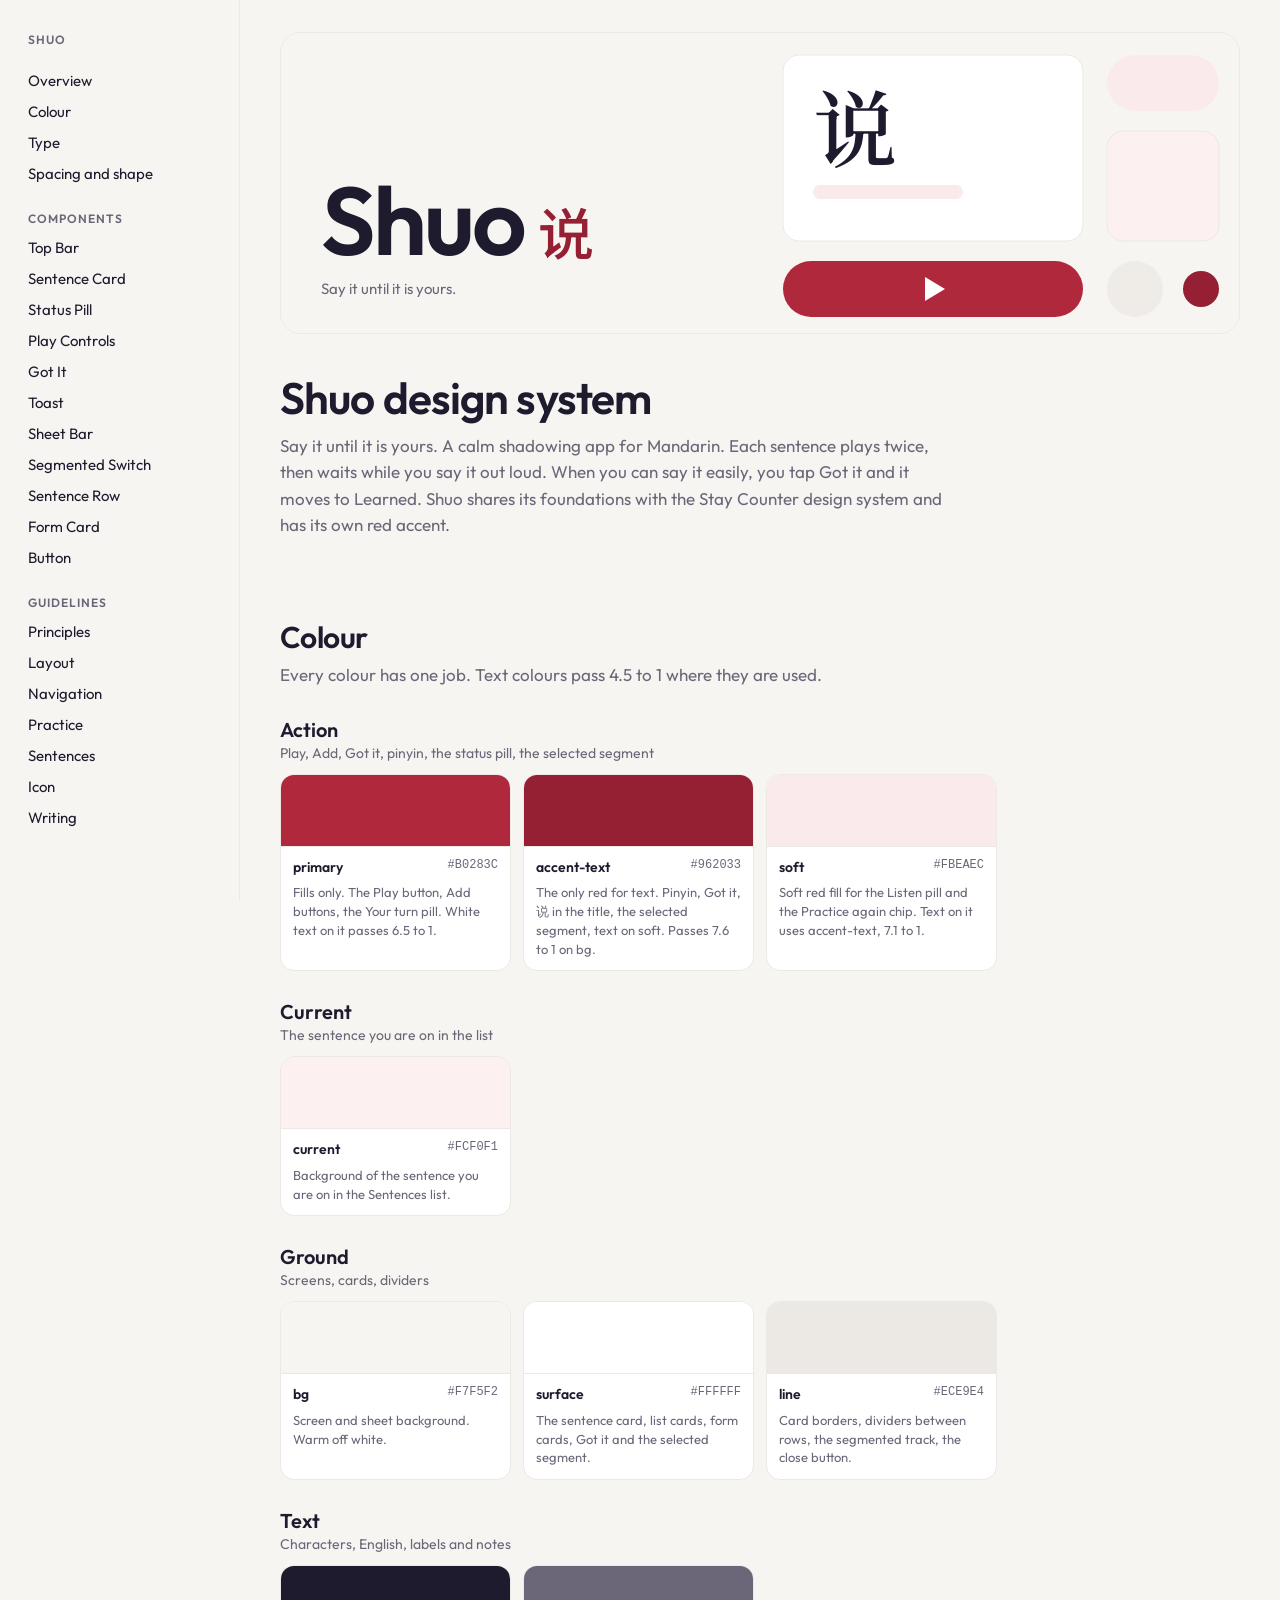
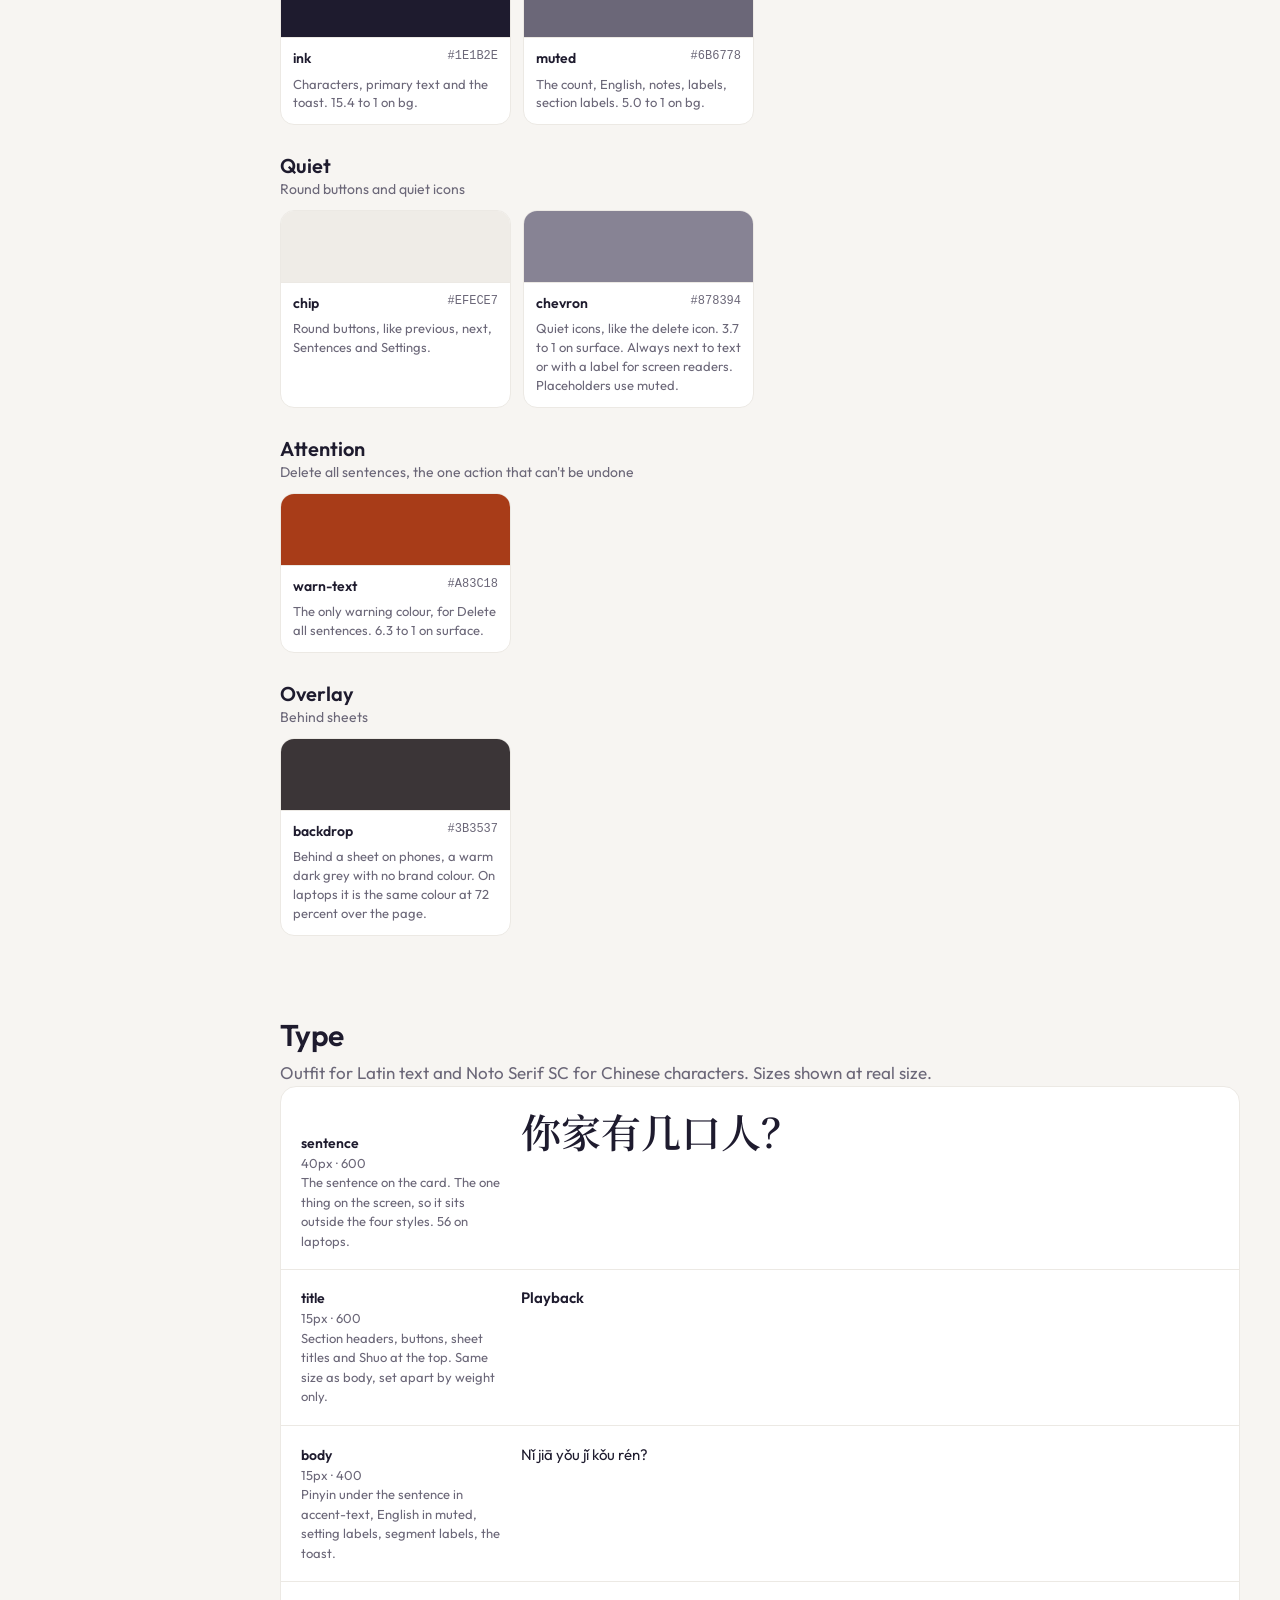
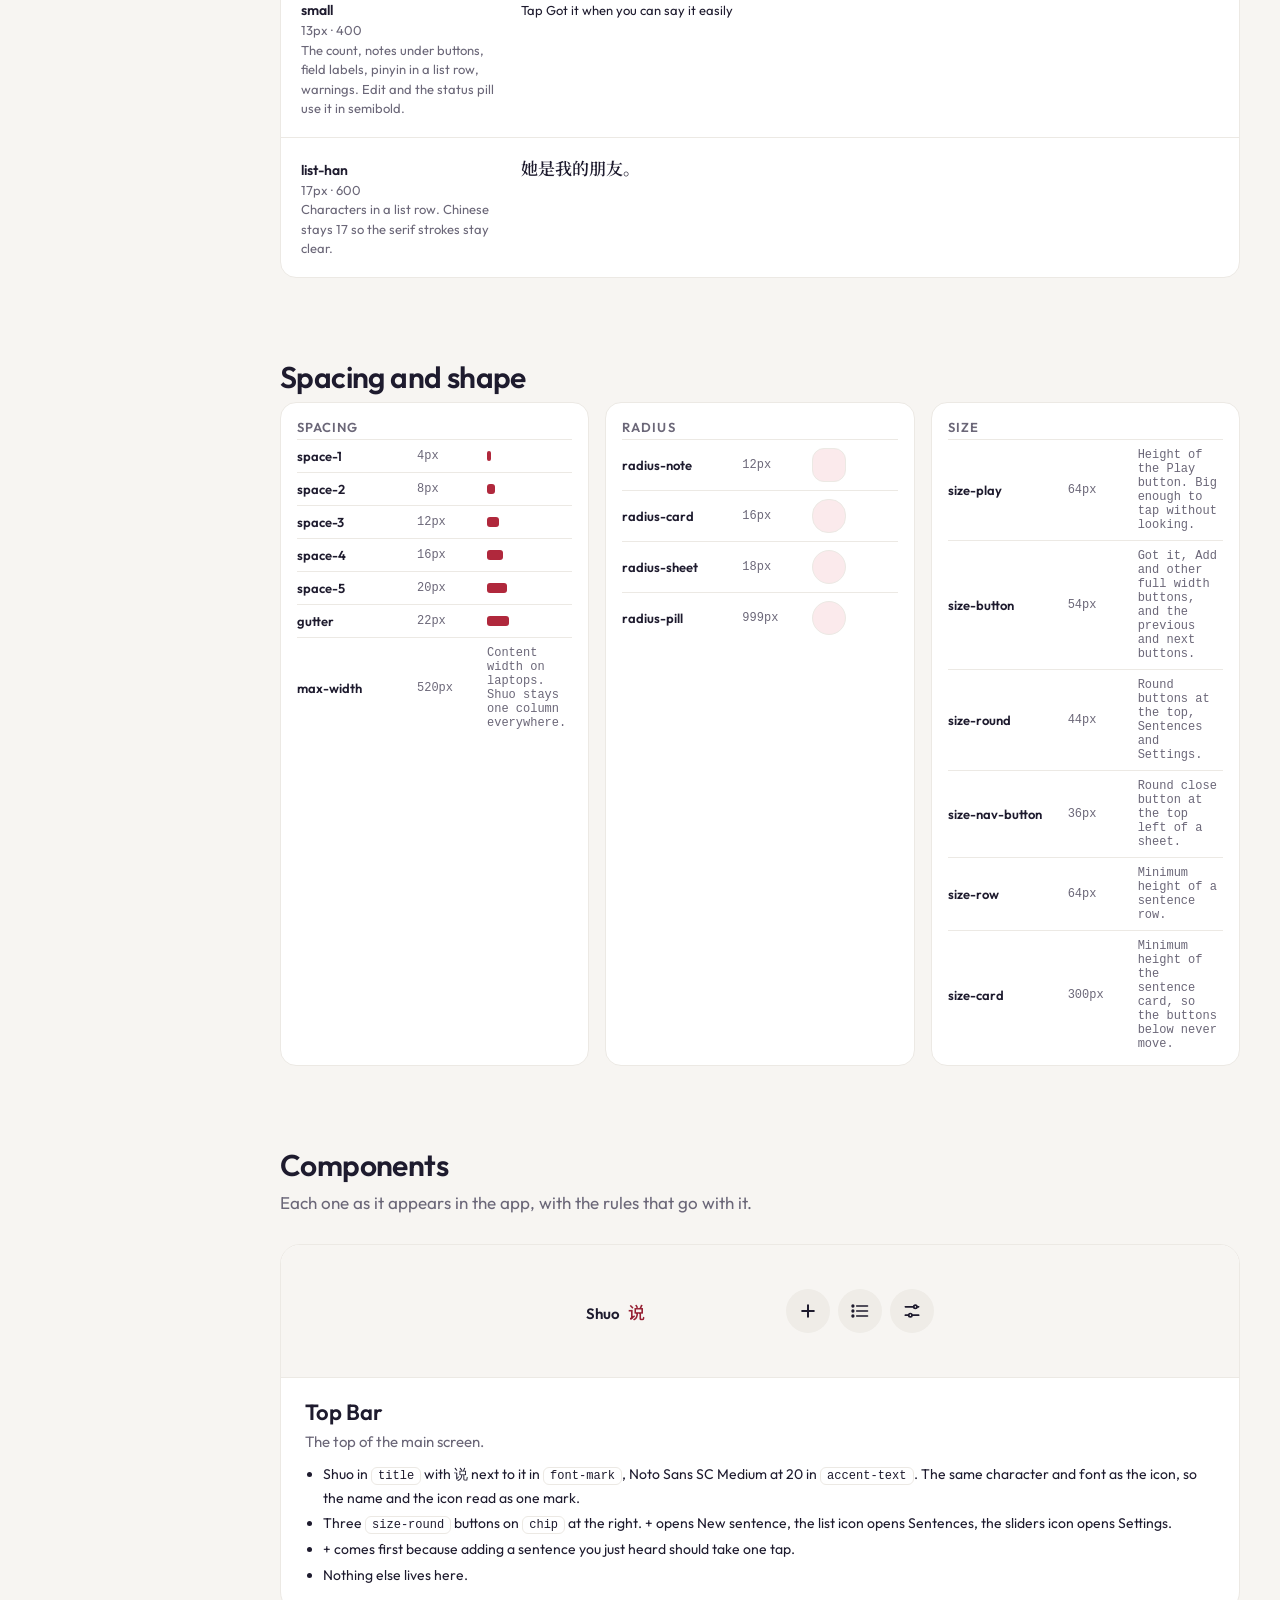
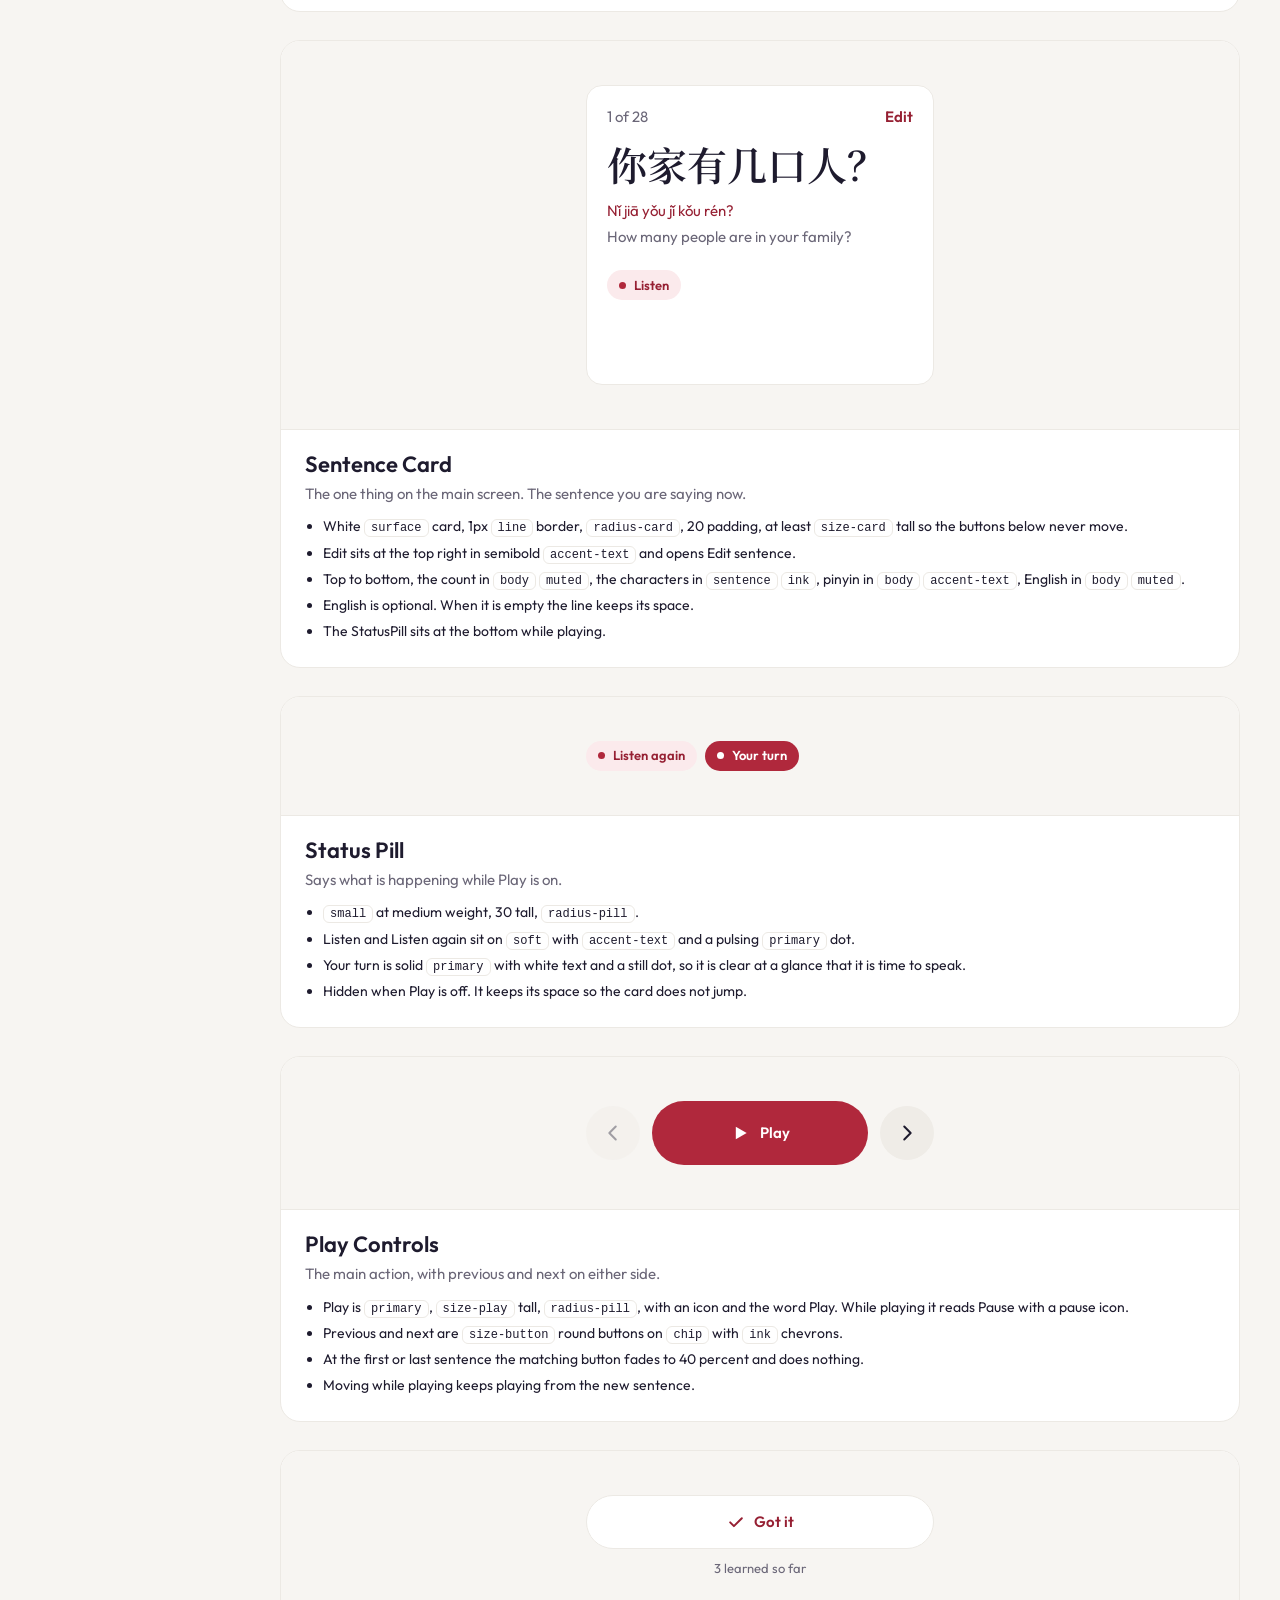
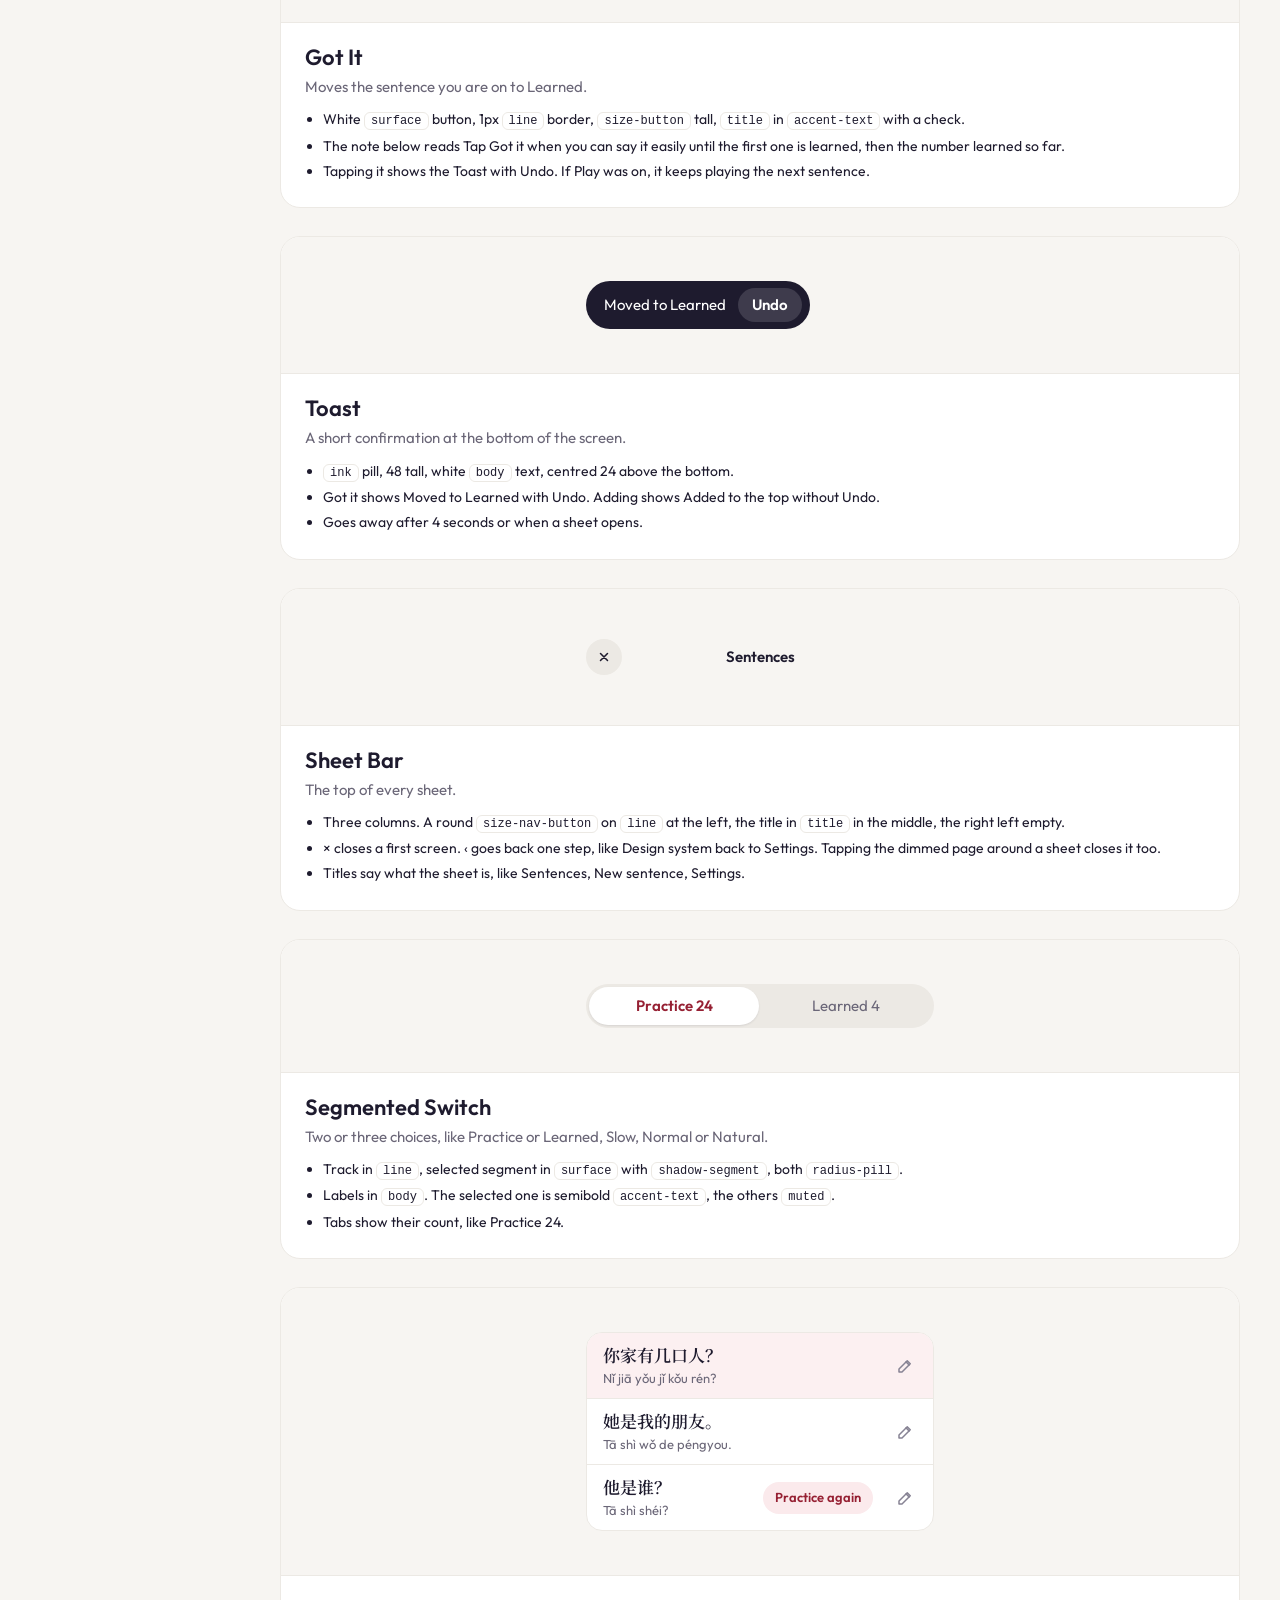
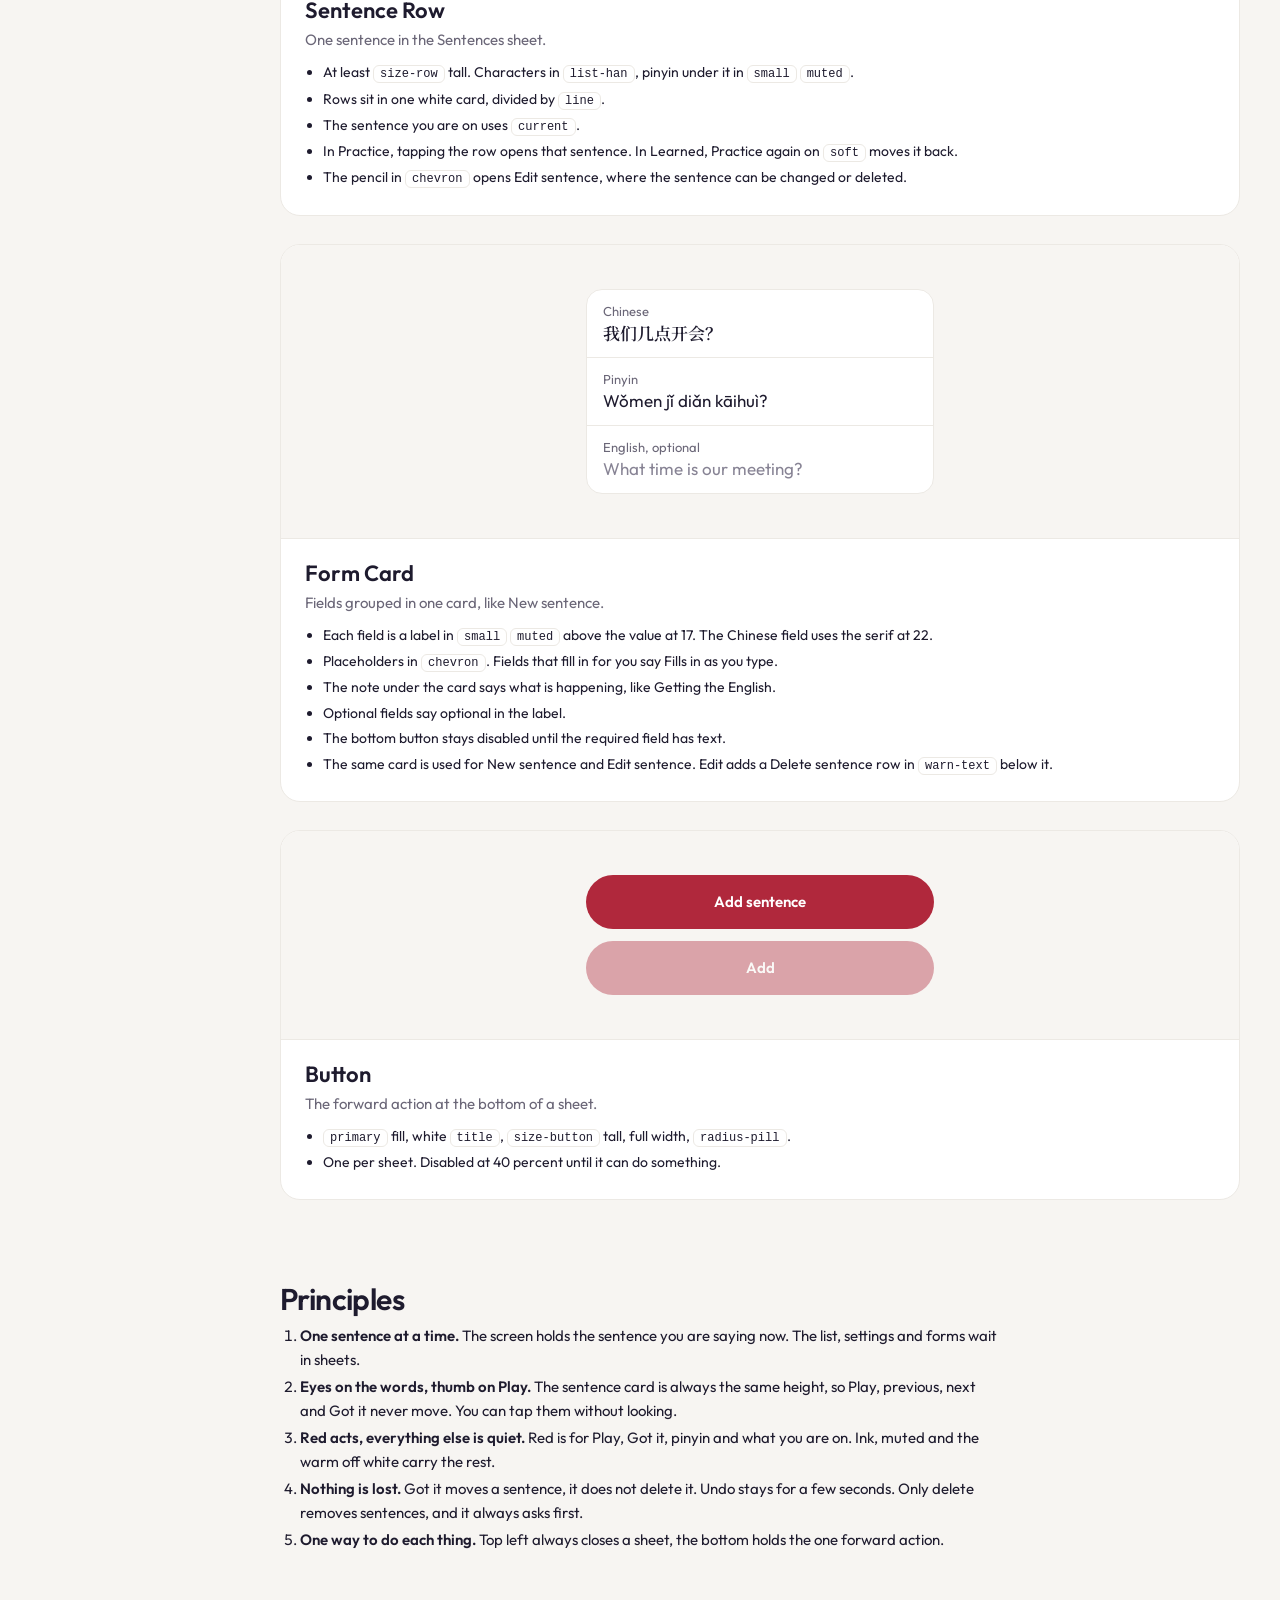
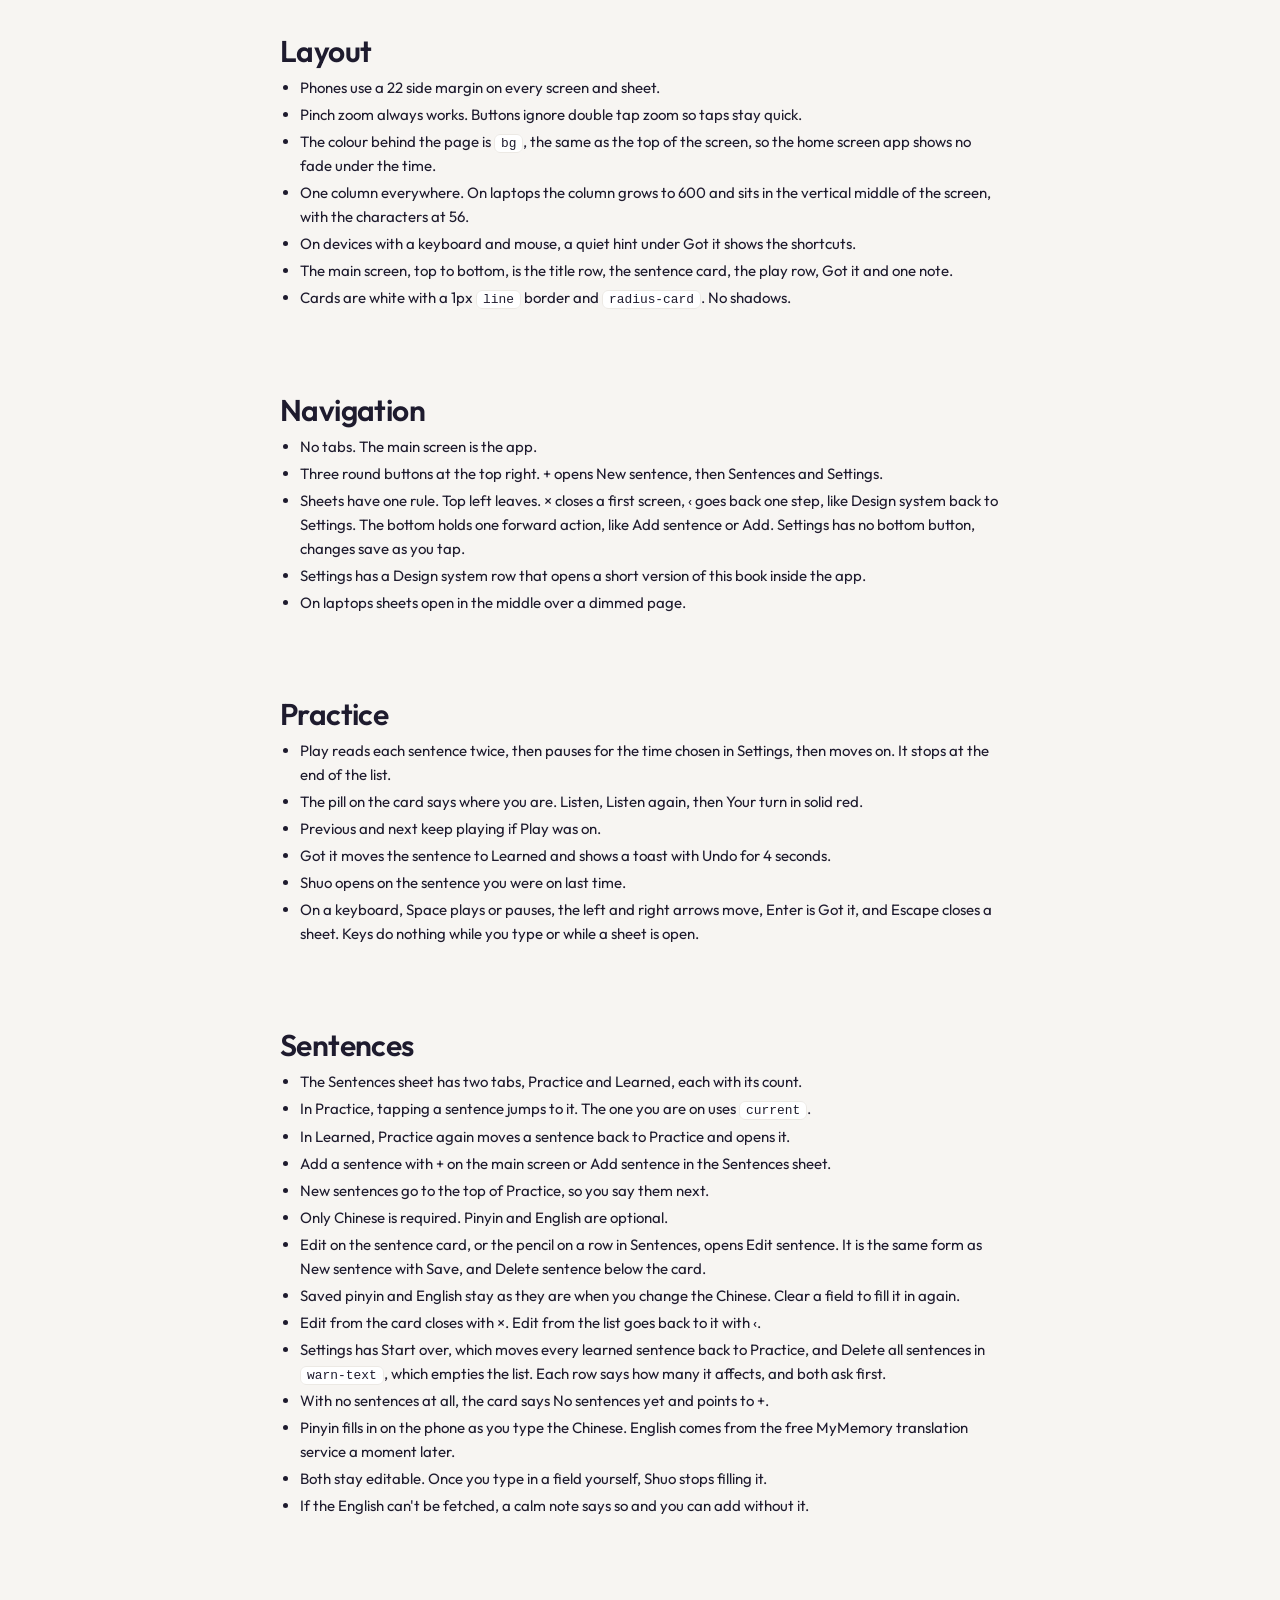
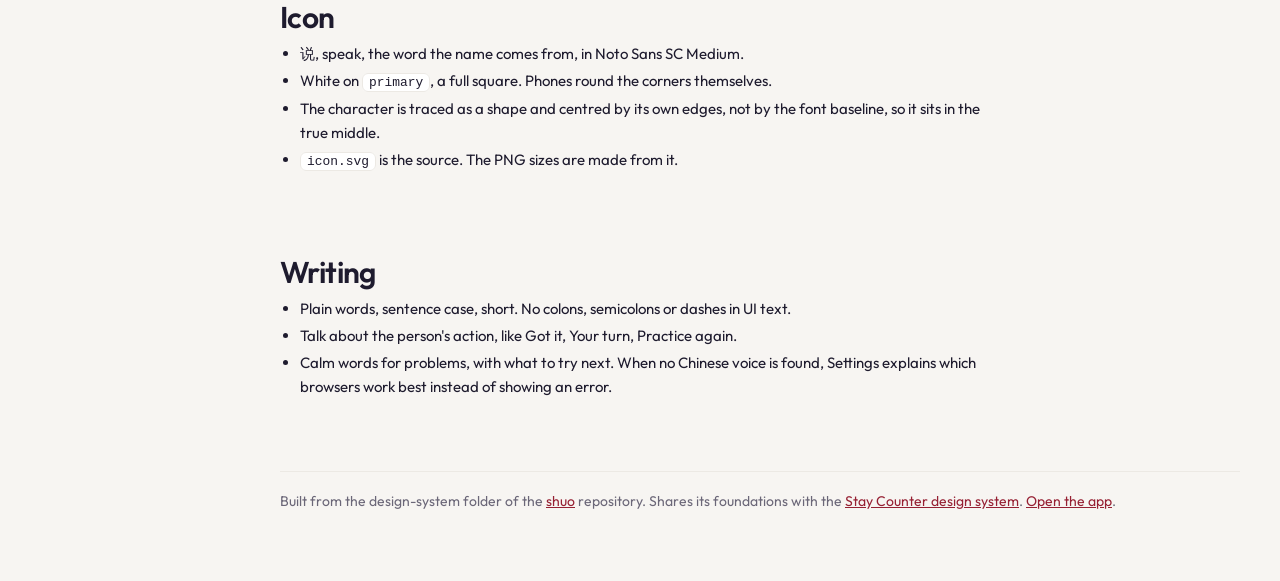
==== commit b5da0192: "Four text styles, section headers in ink Co-Authored-By: Claude Opus 5.5 <noreply@anthropic.com> Cla" ====
--- a/design-system/index.html
+++ b/design-system/index.html
@@ -45,12 +45,10 @@
   --font-mark: "Noto Sans SC", "PingFang SC", sans-serif;
 }
 .sentence { font-family: var(--font-han); font-size: 40px; line-height: 52px; font-weight: 600; }
-.reading { font-family: var(--font-sans); font-size: 17px; line-height: 24px; font-weight: 400; }
-.title { font-family: var(--font-sans); font-size: 17px; line-height: 22px; font-weight: 600; }
+.title { font-family: var(--font-sans); font-size: 15px; line-height: 20px; font-weight: 600; }
+.body { font-family: var(--font-sans); font-size: 15px; line-height: 22px; font-weight: 400; }
+.small { font-family: var(--font-sans); font-size: 13px; line-height: 19px; font-weight: 400; }
 .list-han { font-family: var(--font-han); font-size: 17px; line-height: 24px; font-weight: 600; }
-.body { font-family: var(--font-sans); font-size: 15px; line-height: 20px; font-weight: 400; }
-.label { font-family: var(--font-sans); font-size: 13px; line-height: 18px; font-weight: 600; }
-.small { font-family: var(--font-sans); font-size: 13px; line-height: 19px; font-weight: 400; }
 
 * { box-sizing: border-box; }
 html { scroll-behavior: smooth; scroll-padding-top: 24px; }
@@ -161,7 +159,7 @@
 
   <h2 class="sec" id="type">Type</h2>
   <p class="lead">Outfit for Latin text and Noto Serif SC for Chinese characters. Sizes shown at real size.</p>
-  <div class="specimens"><div class="spec"><div class="info"><b>sentence</b>40px · 600<br>The sentence on the card. The one thing on the screen, so it is the one size outside the shared scale. 56 on laptops.</div><div class="sample sentence">你家有几口人？</div></div><div class="spec"><div class="info"><b>reading</b>17px · 400<br>Pinyin under the sentence, in accent-text.</div><div class="sample reading">Nǐ jiā yǒu jǐ kǒu rén?</div></div><div class="spec"><div class="info"><b>title</b>17px · 600<br>Buttons, sheet titles, input values and Shuo at the top.</div><div class="sample title">Play</div></div><div class="spec"><div class="info"><b>list-han</b>17px · 600<br>Characters in a list row. The title size in serif.</div><div class="sample list-han">她是我的朋友。</div></div><div class="spec"><div class="info"><b>body</b>15px · 400<br>English on the card, setting labels, segment labels, the toast.</div><div class="sample body">How many people are in your family?</div></div><div class="spec"><div class="info"><b>label</b>13px · 600<br>Section labels, the count, Edit on the card and the status pill. Sentence case, no caps.</div><div class="sample label">Playback</div></div><div class="spec"><div class="info"><b>small</b>13px · 400<br>Notes under buttons and cards, field labels, pinyin in a list row, warnings.</div><div class="sample small">Tap Got it when you can say it easily</div></div></div>
+  <div class="specimens"><div class="spec"><div class="info"><b>sentence</b>40px · 600<br>The sentence on the card. The one thing on the screen, so it sits outside the four styles. 56 on laptops.</div><div class="sample sentence">你家有几口人？</div></div><div class="spec"><div class="info"><b>title</b>15px · 600<br>Section headers, buttons, sheet titles and Shuo at the top. Same size as body, set apart by weight only.</div><div class="sample title">Playback</div></div><div class="spec"><div class="info"><b>body</b>15px · 400<br>Pinyin under the sentence in accent-text, English in muted, setting labels, segment labels, the toast.</div><div class="sample body">Nǐ jiā yǒu jǐ kǒu rén?</div></div><div class="spec"><div class="info"><b>small</b>13px · 400<br>The count, notes under buttons, field labels, pinyin in a list row, warnings. Edit and the status pill use it in semibold.</div><div class="sample small">Tap Got it when you can say it easily</div></div><div class="spec"><div class="info"><b>list-han</b>17px · 600<br>Characters in a list row. Chinese stays 17 so the serif strokes stay clear.</div><div class="sample list-han">她是我的朋友。</div></div></div>
 
   <h2 class="sec" id="scale">Spacing and shape</h2>
   <div class="scales">
@@ -186,11 +184,11 @@
 <div style="background:var(--surface);border:1px solid var(--line);border-radius:16px;padding:20px;min-height:300px">
 <div style="display:flex;justify-content:space-between"><div class="body" style="color:var(--muted)">1 of 28</div><div class="body" style="font-weight:600;color:var(--accent-text)">Edit</div></div>
 <div class="sentence" style="margin-top:10px">你家有几口人？</div>
-<div class="reading" style="margin-top:10px;color:var(--accent-text)">Nǐ jiā yǒu jǐ kǒu rén?</div>
+<div class="body" style="margin-top:10px;color:var(--accent-text)">Nǐ jiā yǒu jǐ kǒu rén?</div>
 <div class="body" style="margin-top:4px;color:var(--muted)">How many people are in your family?</div>
 <div class="small" style="margin-top:22px;height:30px;display:inline-flex;align-items:center;gap:8px;padding:0 12px;border-radius:999px;background:var(--soft);color:var(--accent-text);font-weight:600"><i style="width:7px;height:7px;border-radius:99px;background:var(--primary)"></i>Listen</div>
 </div></div>
-</div><div class="guide"><h3>Sentence Card</h3><p class="lead">The one thing on the main screen. The sentence you are saying now.</p><ul><li>White <code>surface</code> card, 1px <code>line</code> border, <code>radius-card</code>, 20 padding, at least <code>size-card</code> tall so the buttons below never move.</li><li>Edit sits at the top right in semibold <code>accent-text</code> and opens Edit sentence.</li><li>Top to bottom, the count in <code>body</code> <code>muted</code>, the characters in <code>sentence</code> <code>ink</code>, pinyin in <code>reading</code> <code>accent-text</code>, English in <code>body</code> <code>muted</code>.</li><li>English is optional. When it is empty the line keeps its space.</li><li>The StatusPill sits at the bottom while playing.</li></ul></div></section>
+</div><div class="guide"><h3>Sentence Card</h3><p class="lead">The one thing on the main screen. The sentence you are saying now.</p><ul><li>White <code>surface</code> card, 1px <code>line</code> border, <code>radius-card</code>, 20 padding, at least <code>size-card</code> tall so the buttons below never move.</li><li>Edit sits at the top right in semibold <code>accent-text</code> and opens Edit sentence.</li><li>Top to bottom, the count in <code>body</code> <code>muted</code>, the characters in <code>sentence</code> <code>ink</code>, pinyin in <code>body</code> <code>accent-text</code>, English in <code>body</code> <code>muted</code>.</li><li>English is optional. When it is empty the line keeps its space.</li><li>The StatusPill sits at the bottom while playing.</li></ul></div></section>
 <section class="comp" id="statuspill"><div class="stage">
 
 <div style="font-family:var(--font-sans);background:var(--bg);color:var(--ink);padding:16px;max-width:380px;width:100%">
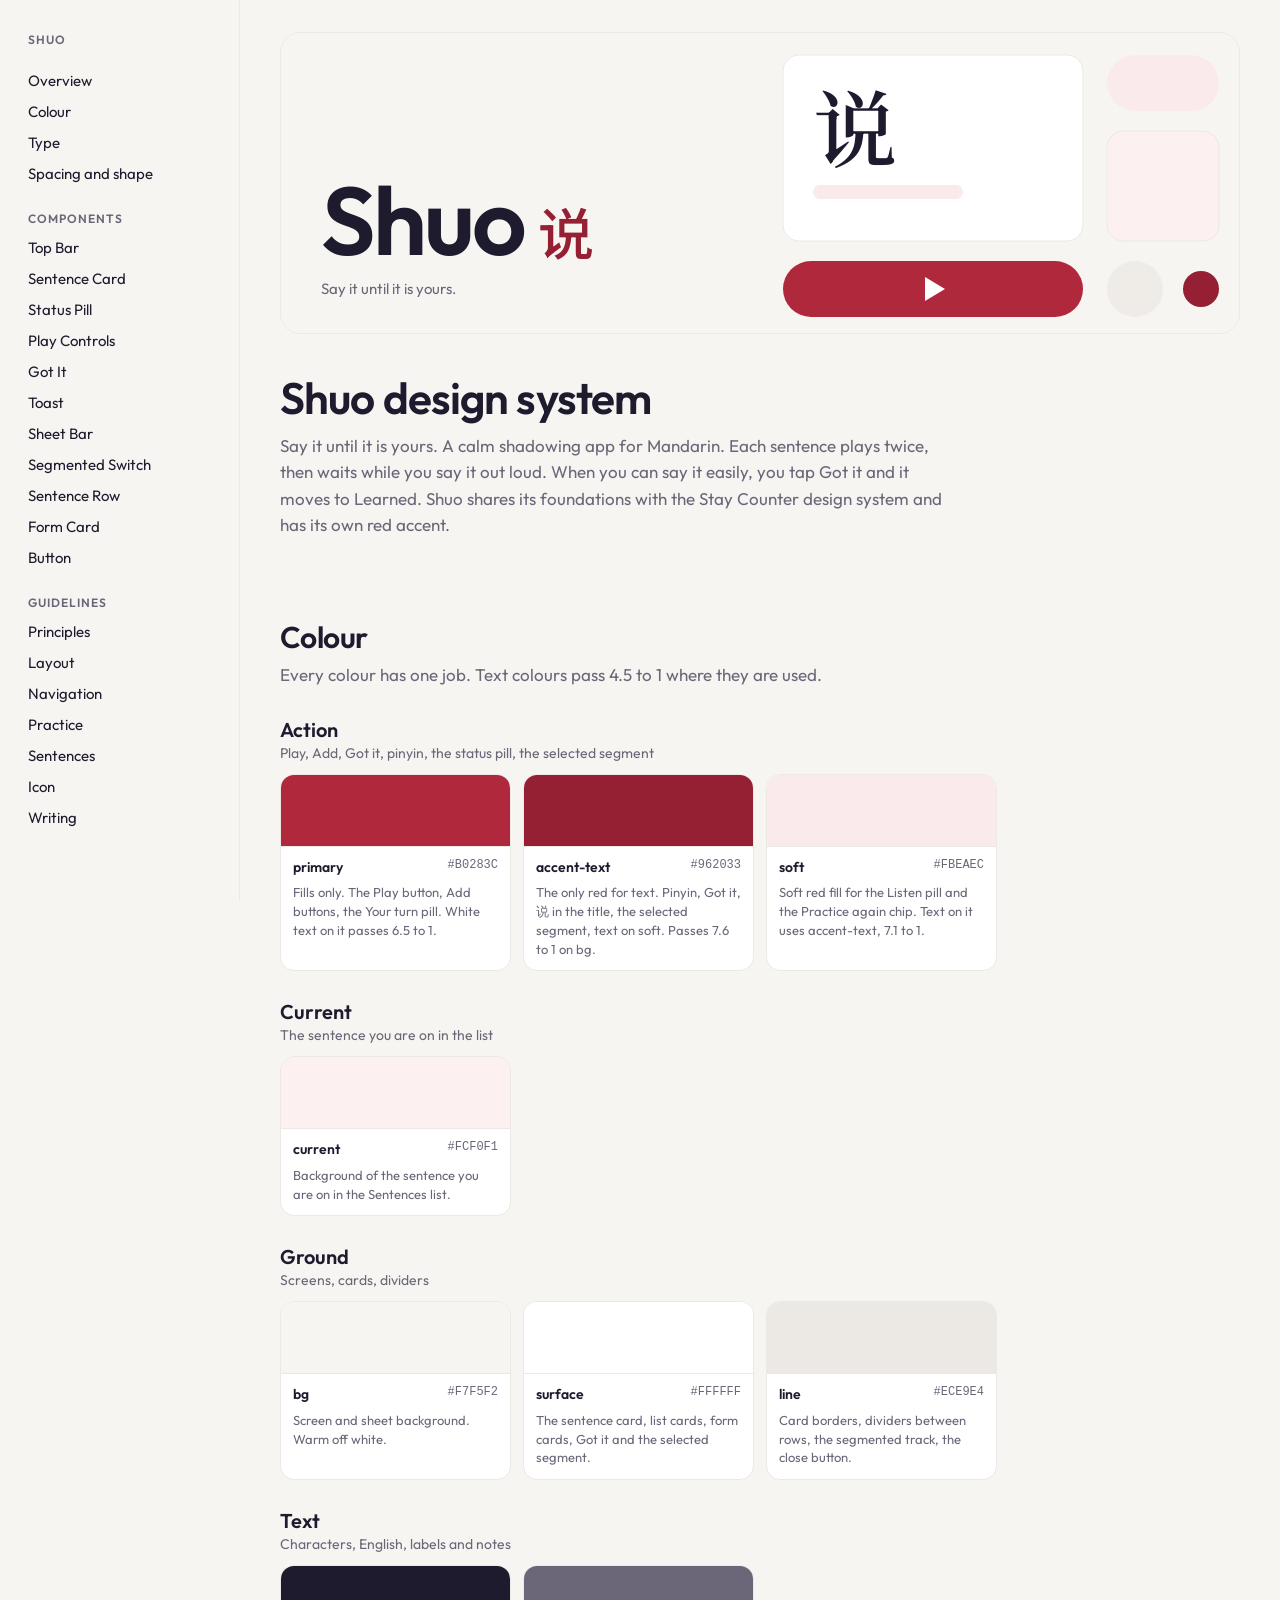
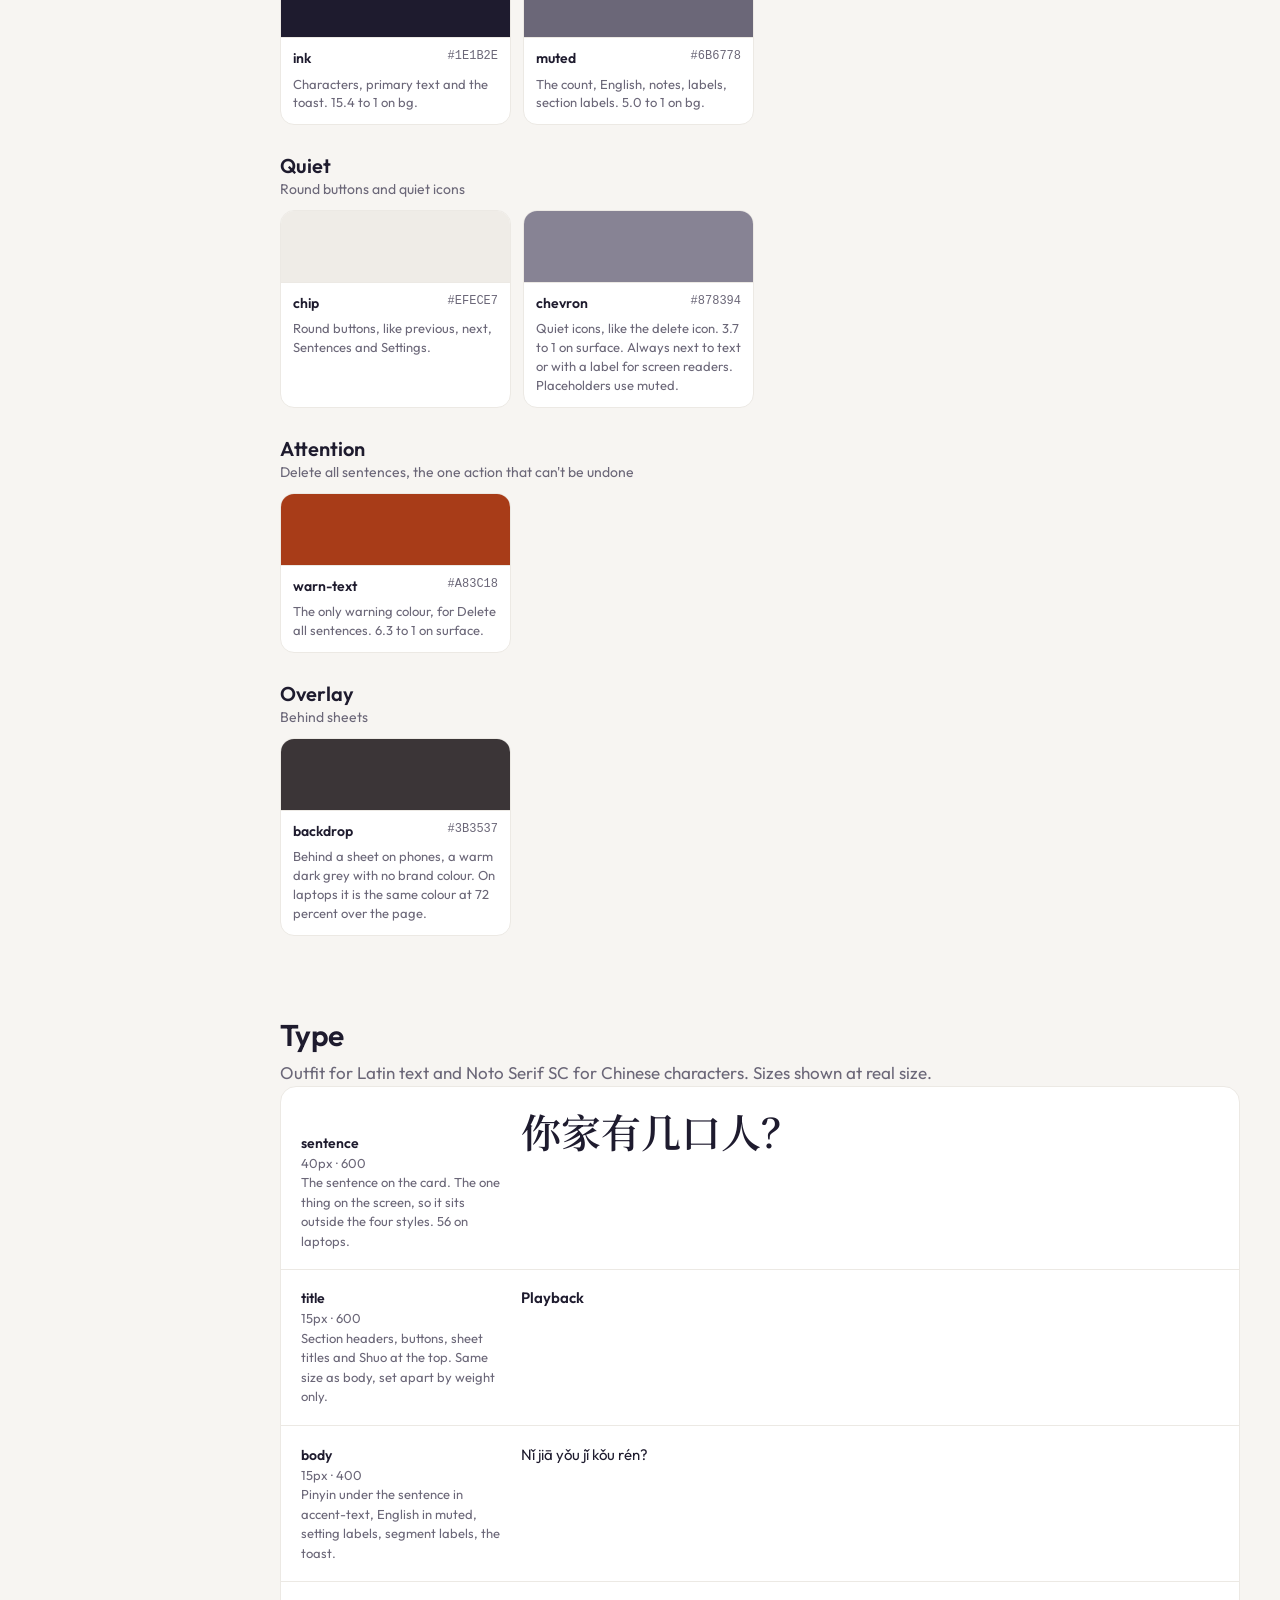
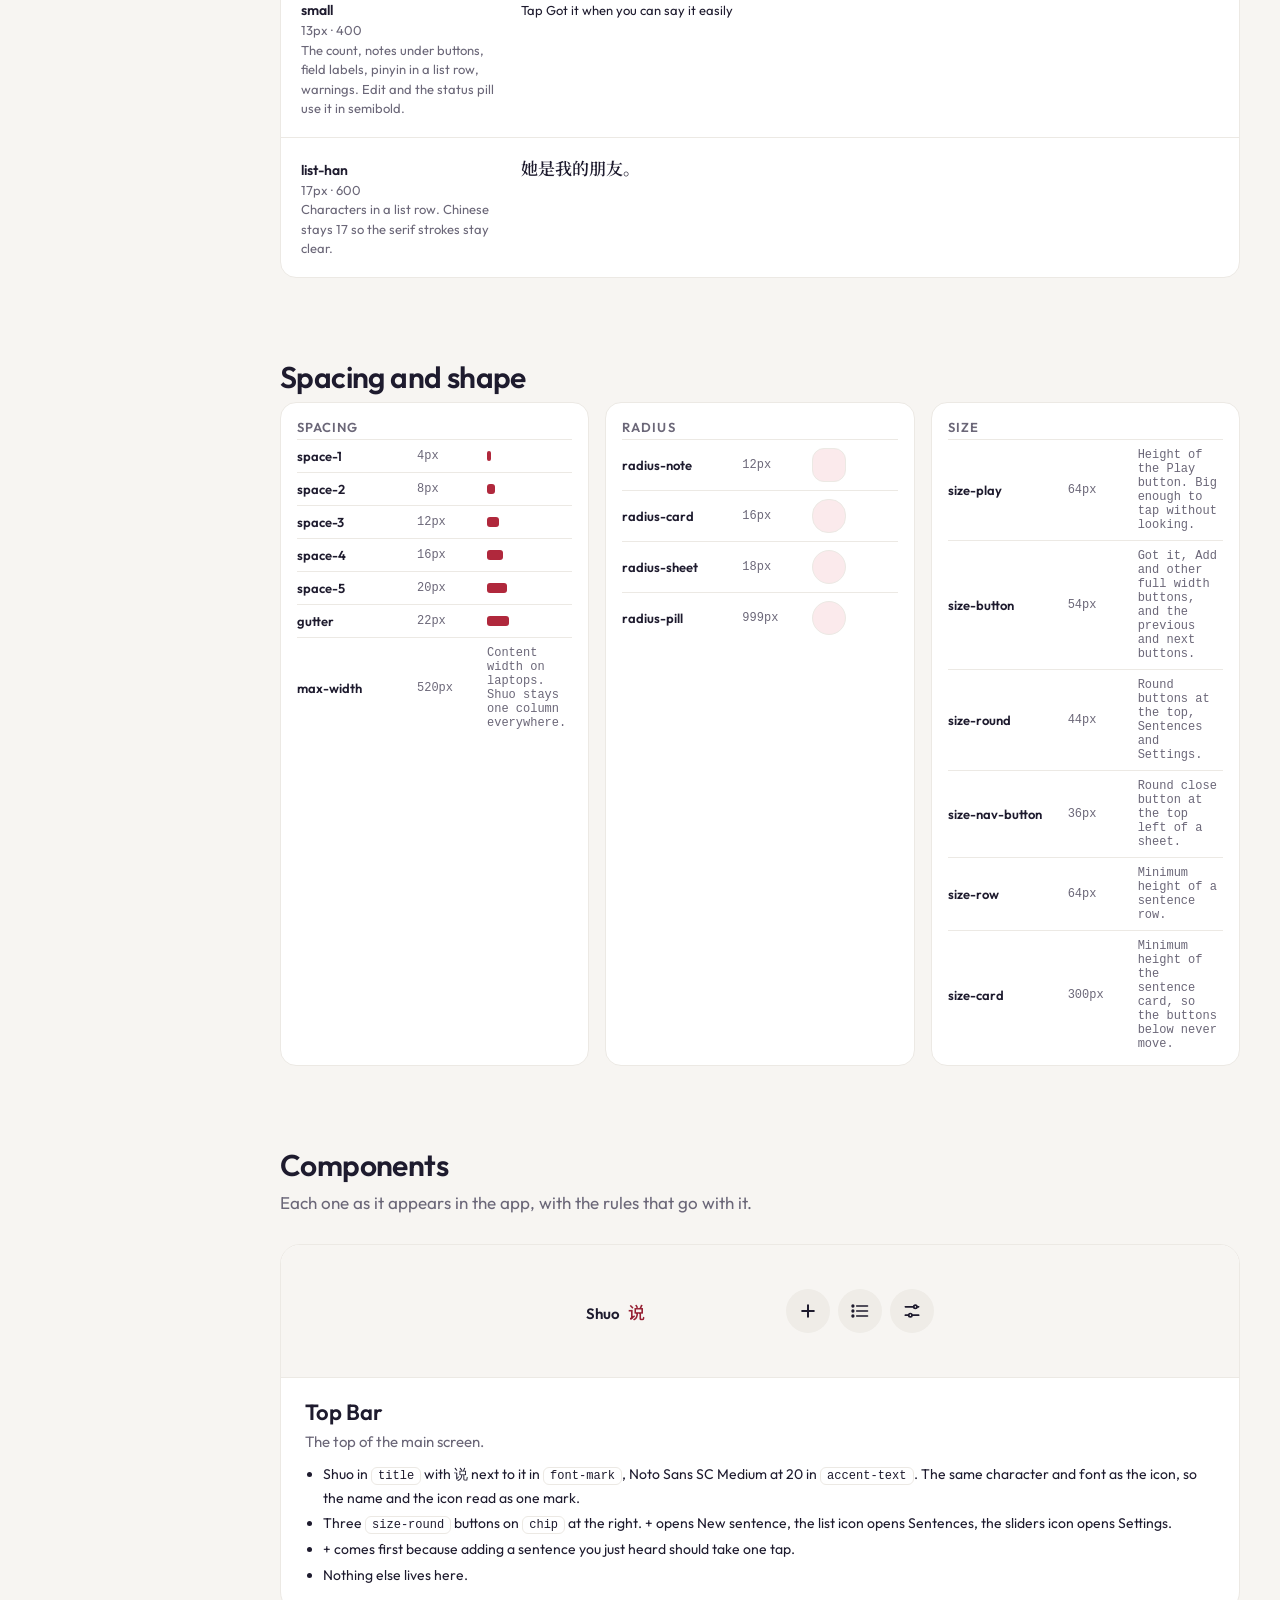
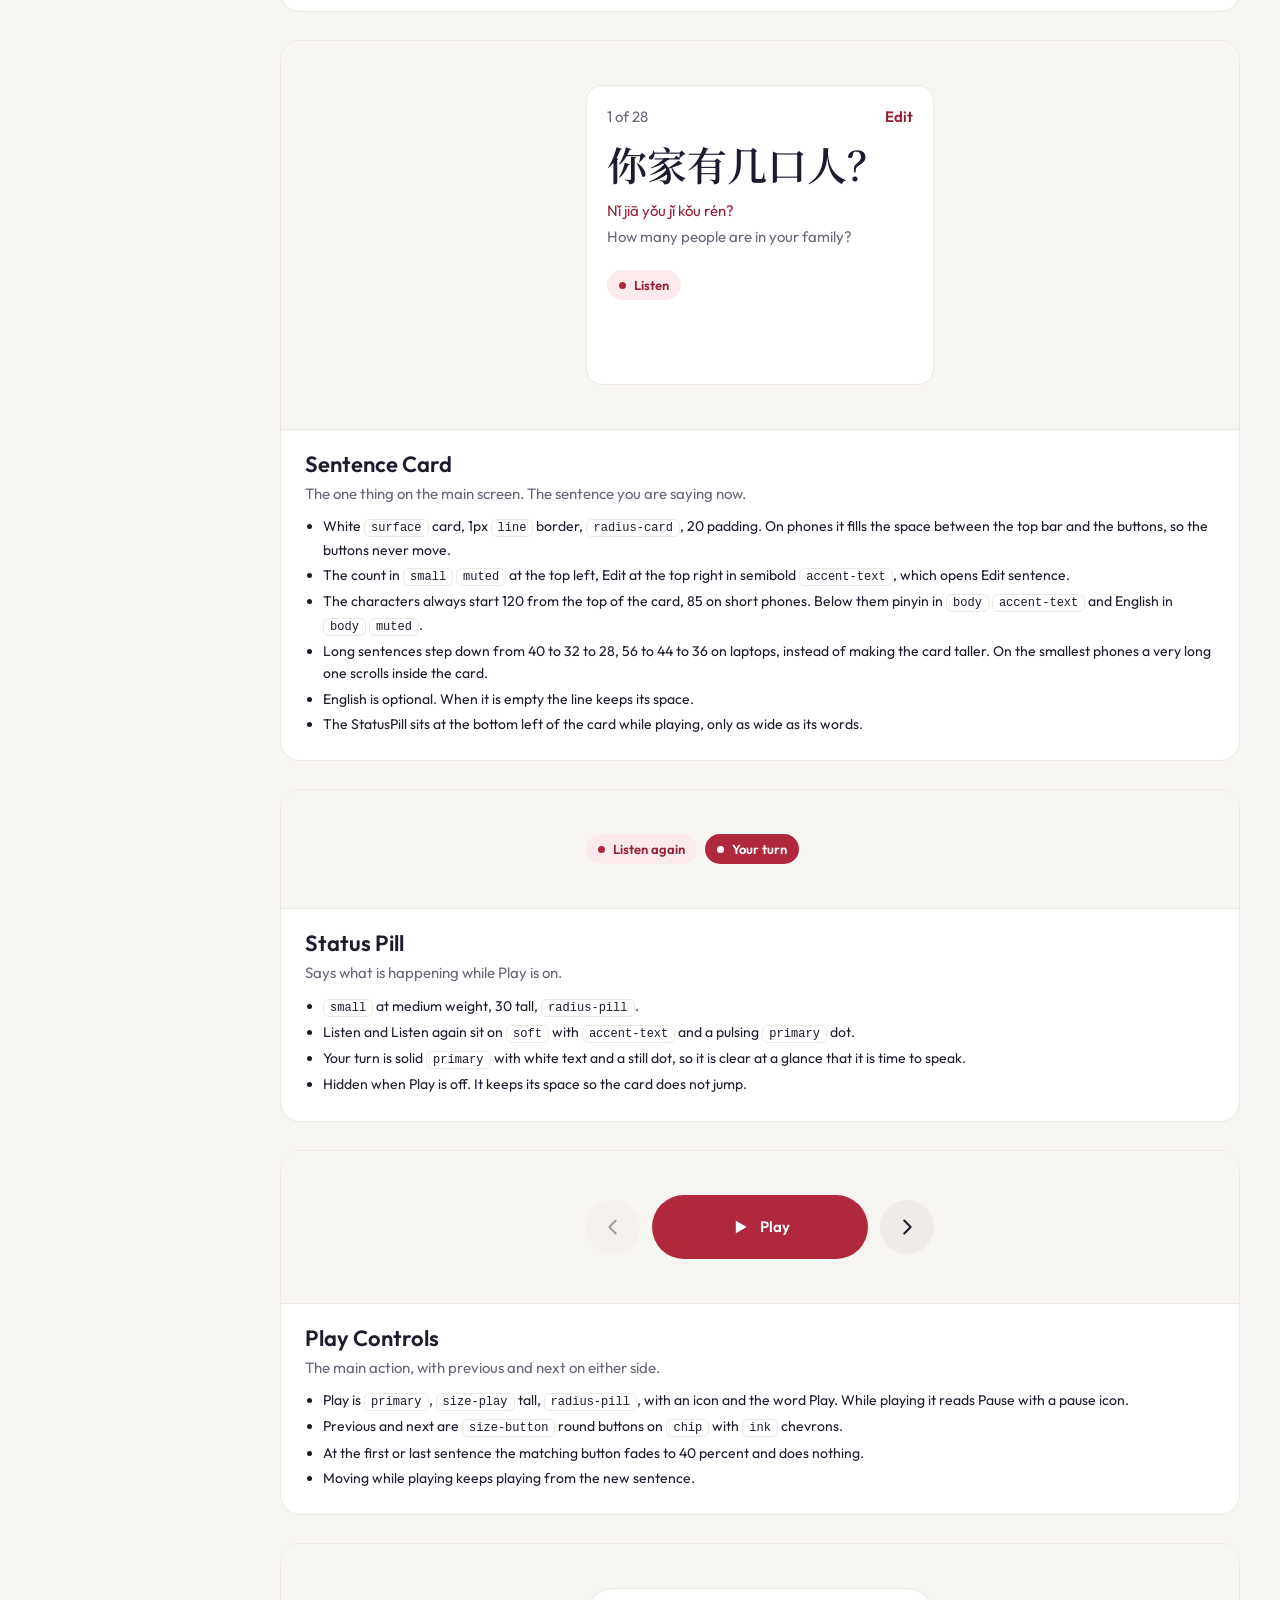
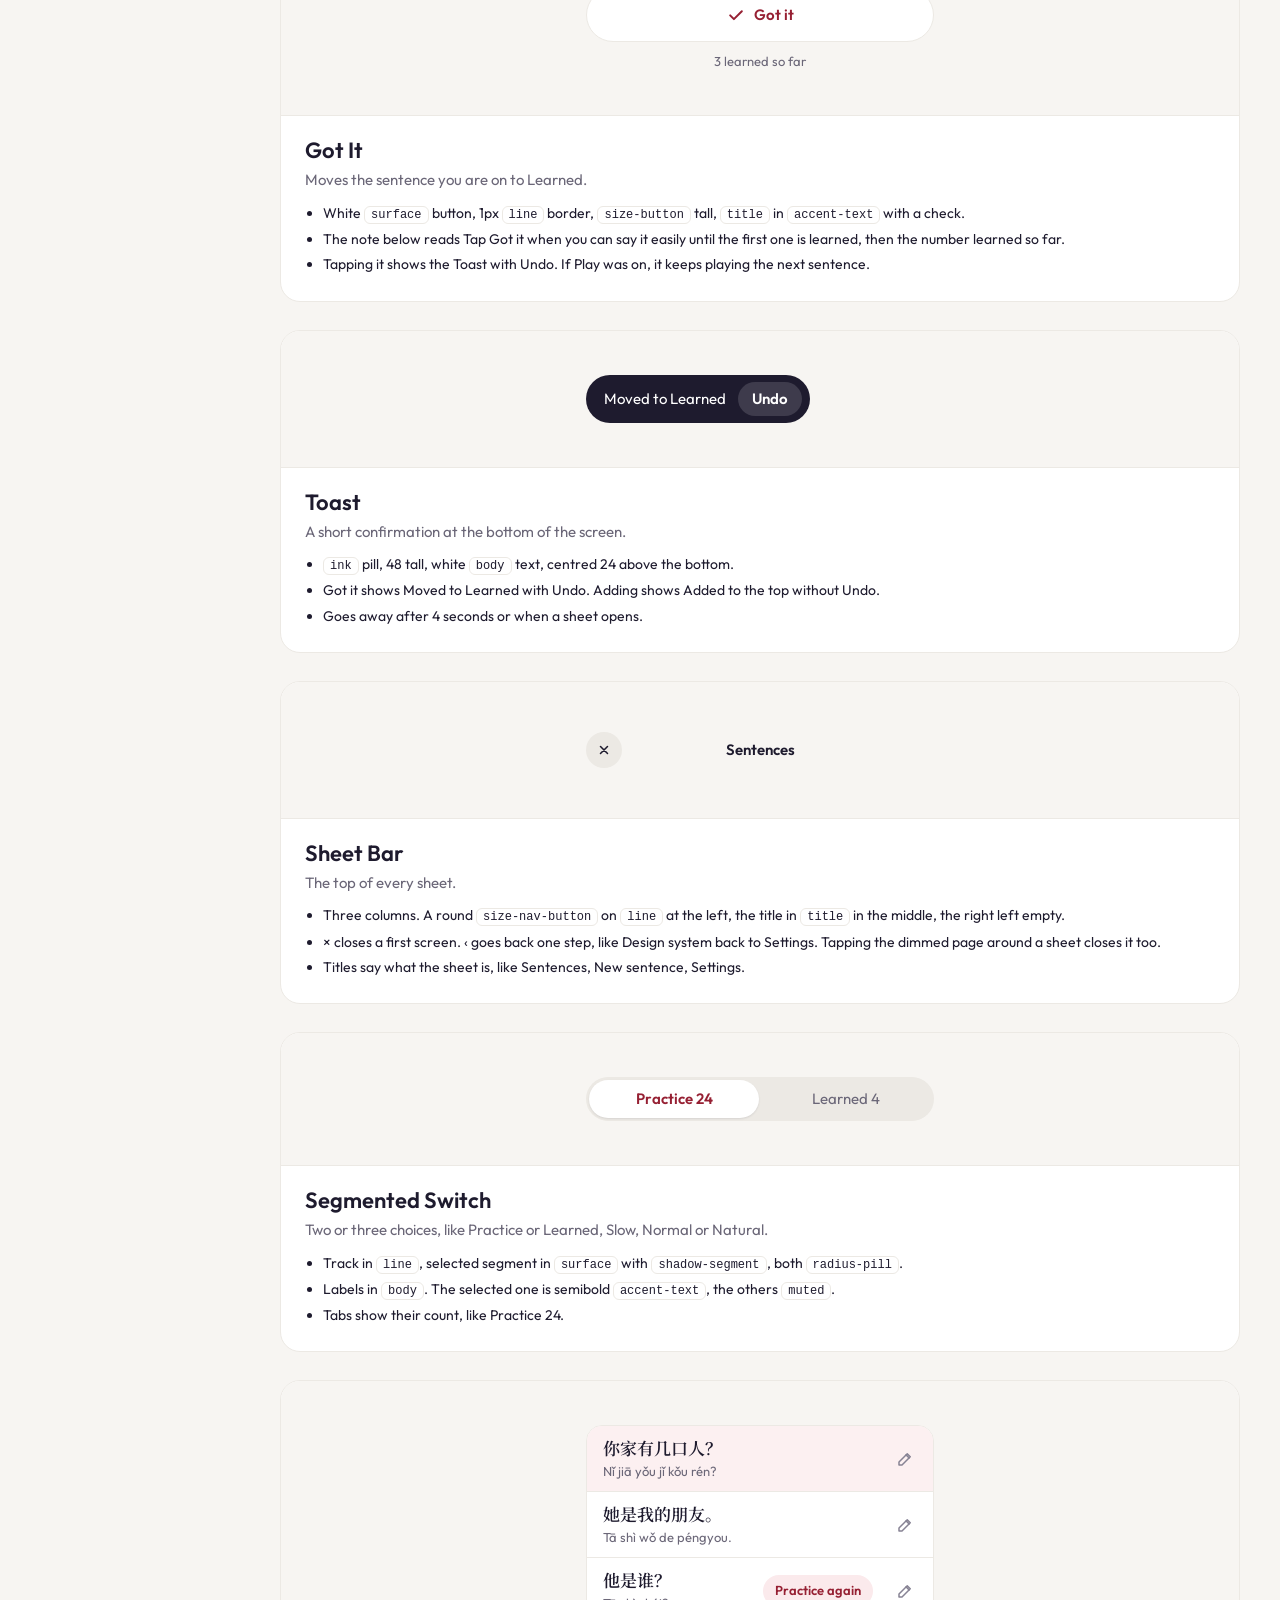
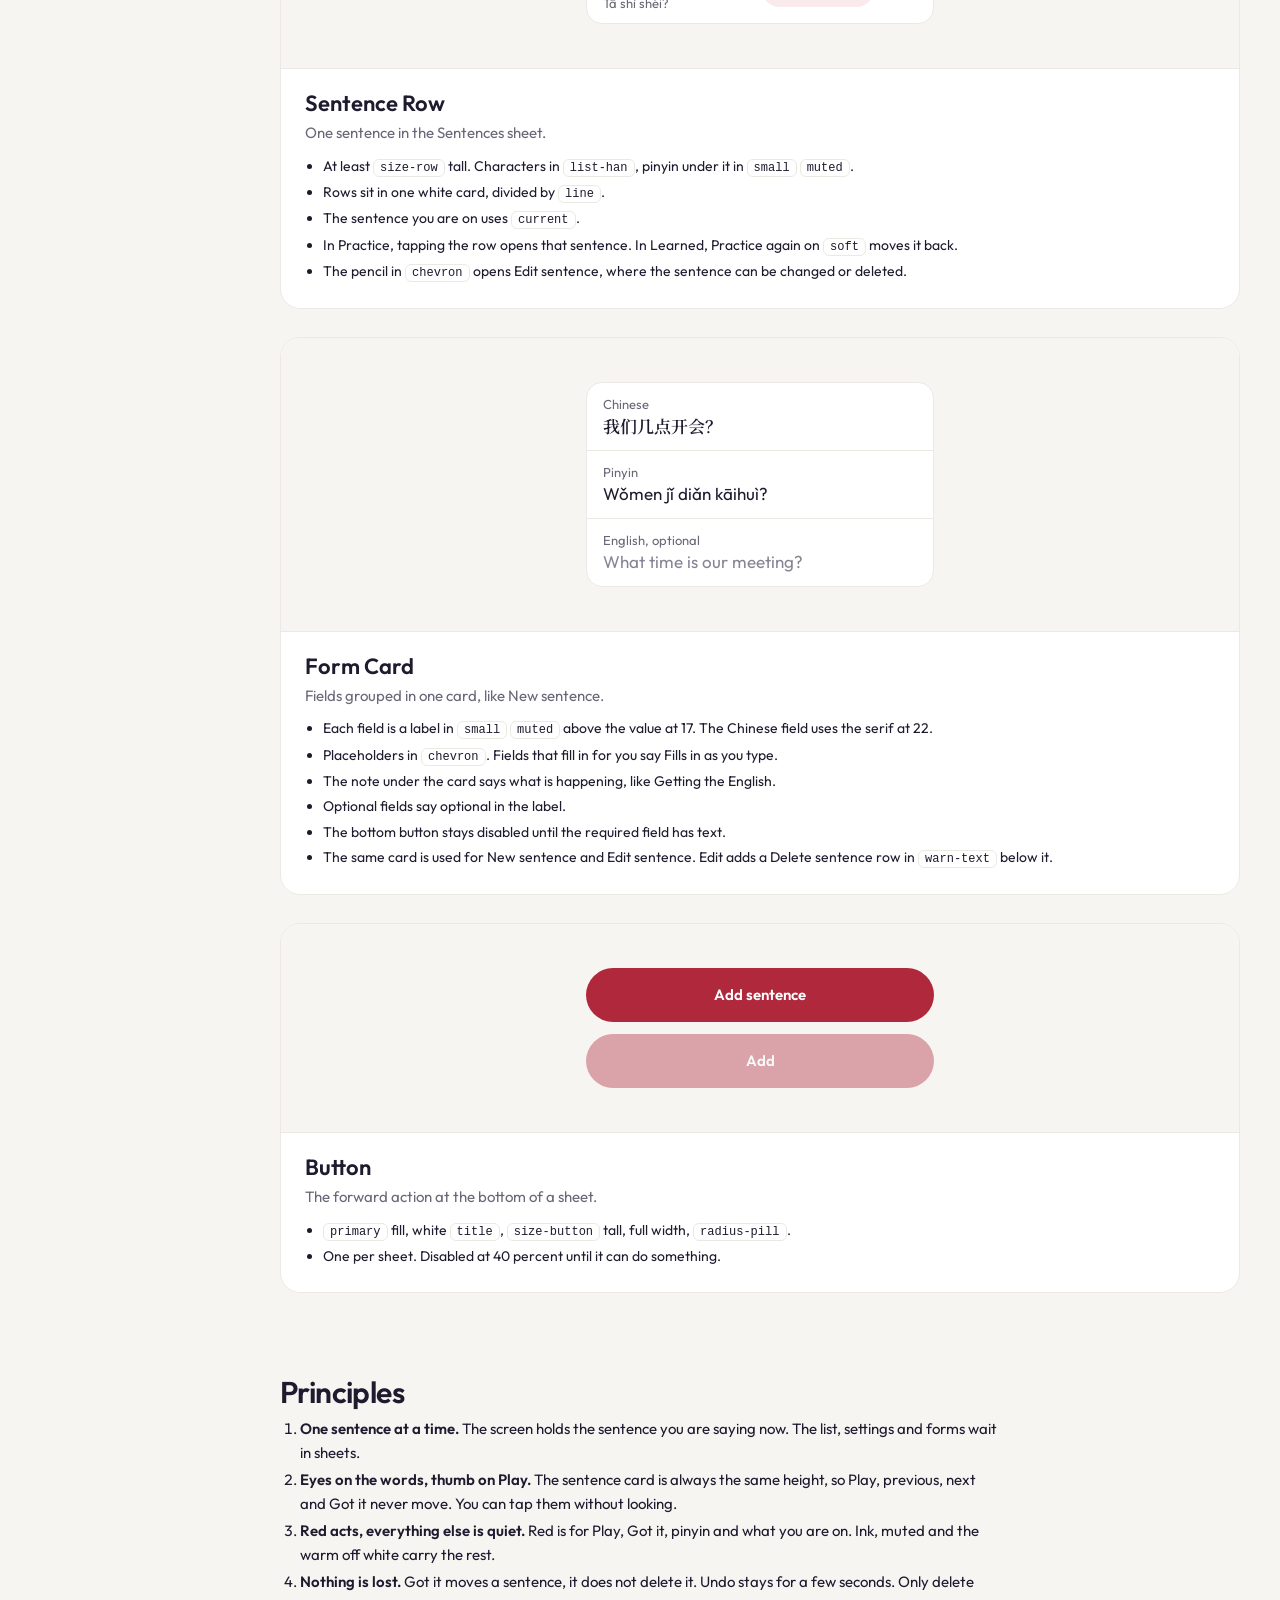
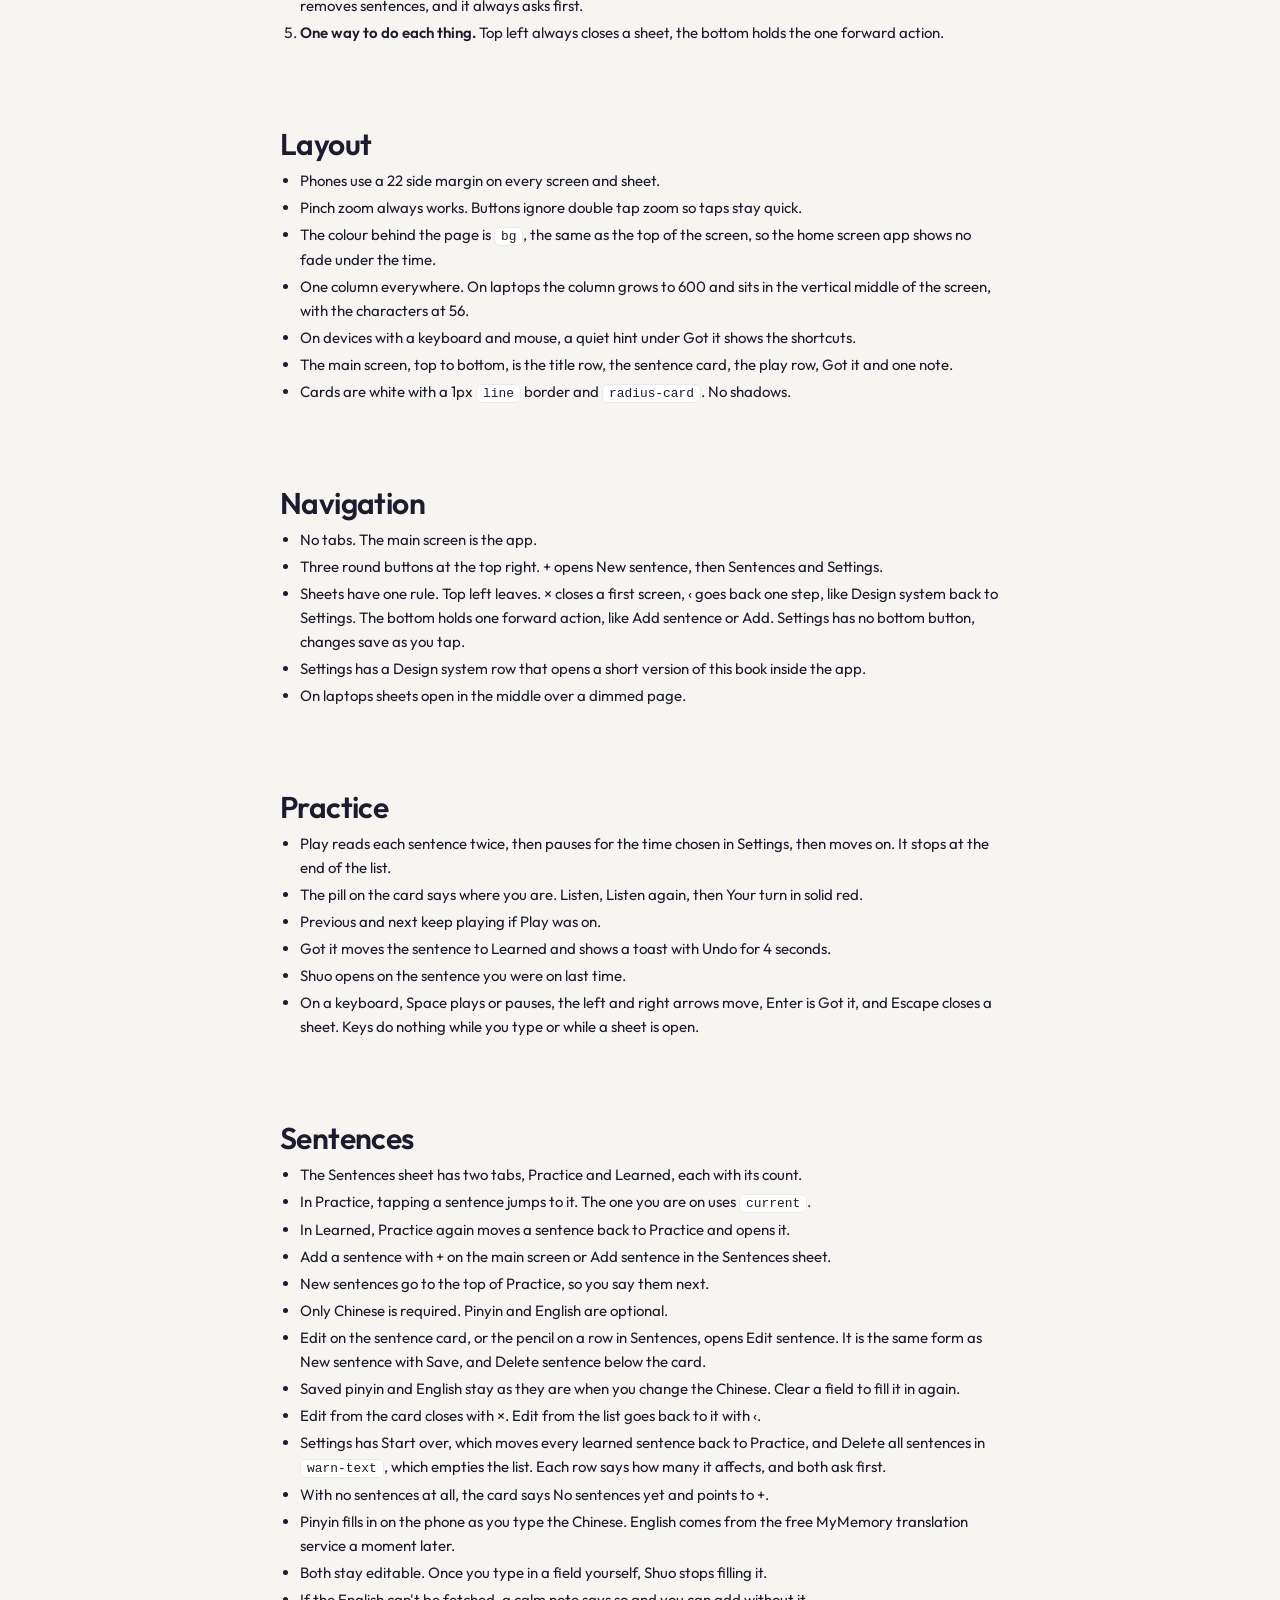
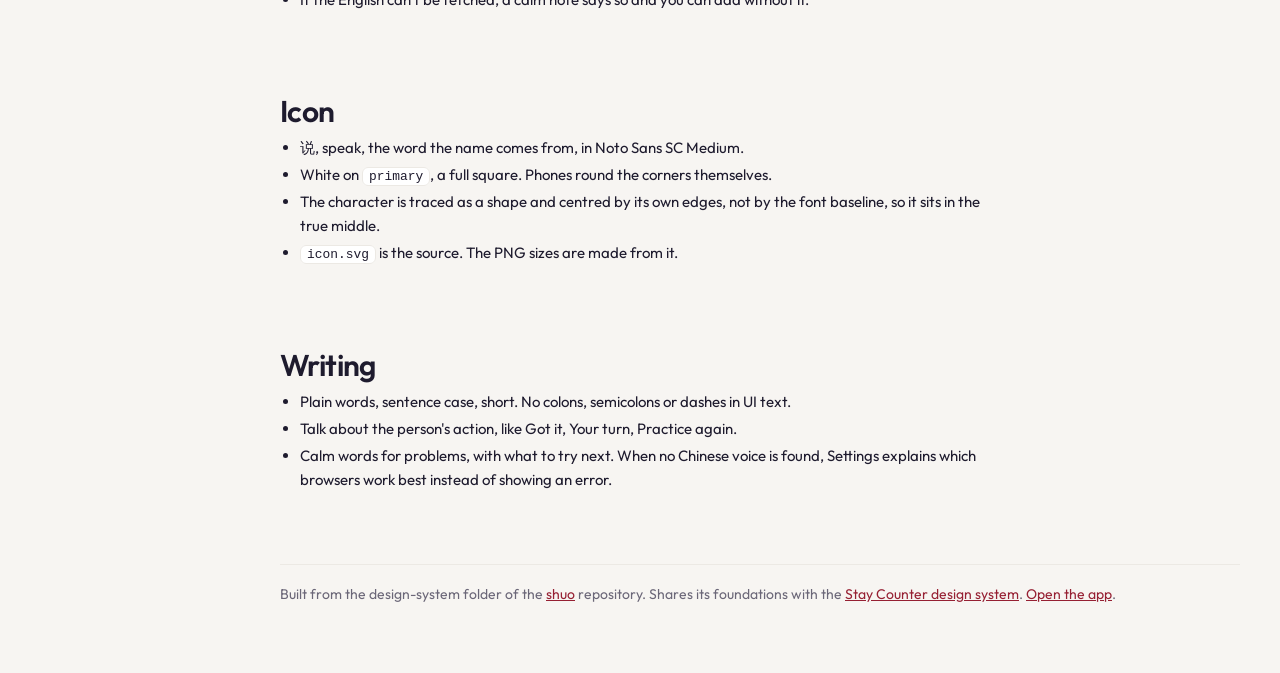
==== commit 650f5038: "Buttons fixed at the bottom, sentence starts in one place On phones the page fills the screen. The c" ====
--- a/design-system/index.html
+++ b/design-system/index.html
@@ -188,7 +188,7 @@
 <div class="body" style="margin-top:4px;color:var(--muted)">How many people are in your family?</div>
 <div class="small" style="margin-top:22px;height:30px;display:inline-flex;align-items:center;gap:8px;padding:0 12px;border-radius:999px;background:var(--soft);color:var(--accent-text);font-weight:600"><i style="width:7px;height:7px;border-radius:99px;background:var(--primary)"></i>Listen</div>
 </div></div>
-</div><div class="guide"><h3>Sentence Card</h3><p class="lead">The one thing on the main screen. The sentence you are saying now.</p><ul><li>White <code>surface</code> card, 1px <code>line</code> border, <code>radius-card</code>, 20 padding, at least <code>size-card</code> tall so the buttons below never move.</li><li>Edit sits at the top right in semibold <code>accent-text</code> and opens Edit sentence.</li><li>Top to bottom, the count in <code>body</code> <code>muted</code>, the characters in <code>sentence</code> <code>ink</code>, pinyin in <code>body</code> <code>accent-text</code>, English in <code>body</code> <code>muted</code>.</li><li>English is optional. When it is empty the line keeps its space.</li><li>The StatusPill sits at the bottom while playing.</li></ul></div></section>
+</div><div class="guide"><h3>Sentence Card</h3><p class="lead">The one thing on the main screen. The sentence you are saying now.</p><ul><li>White <code>surface</code> card, 1px <code>line</code> border, <code>radius-card</code>, 20 padding. On phones it fills the space between the top bar and the buttons, so the buttons never move.</li><li>The count in <code>small</code> <code>muted</code> at the top left, Edit at the top right in semibold <code>accent-text</code>, which opens Edit sentence.</li><li>The characters always start 120 from the top of the card, 85 on short phones. Below them pinyin in <code>body</code> <code>accent-text</code> and English in <code>body</code> <code>muted</code>.</li><li>Long sentences step down from 40 to 32 to 28, 56 to 44 to 36 on laptops, instead of making the card taller. On the smallest phones a very long one scrolls inside the card.</li><li>English is optional. When it is empty the line keeps its space.</li><li>The StatusPill sits at the bottom left of the card while playing, only as wide as its words.</li></ul></div></section>
 <section class="comp" id="statuspill"><div class="stage">
 
 <div style="font-family:var(--font-sans);background:var(--bg);color:var(--ink);padding:16px;max-width:380px;width:100%">
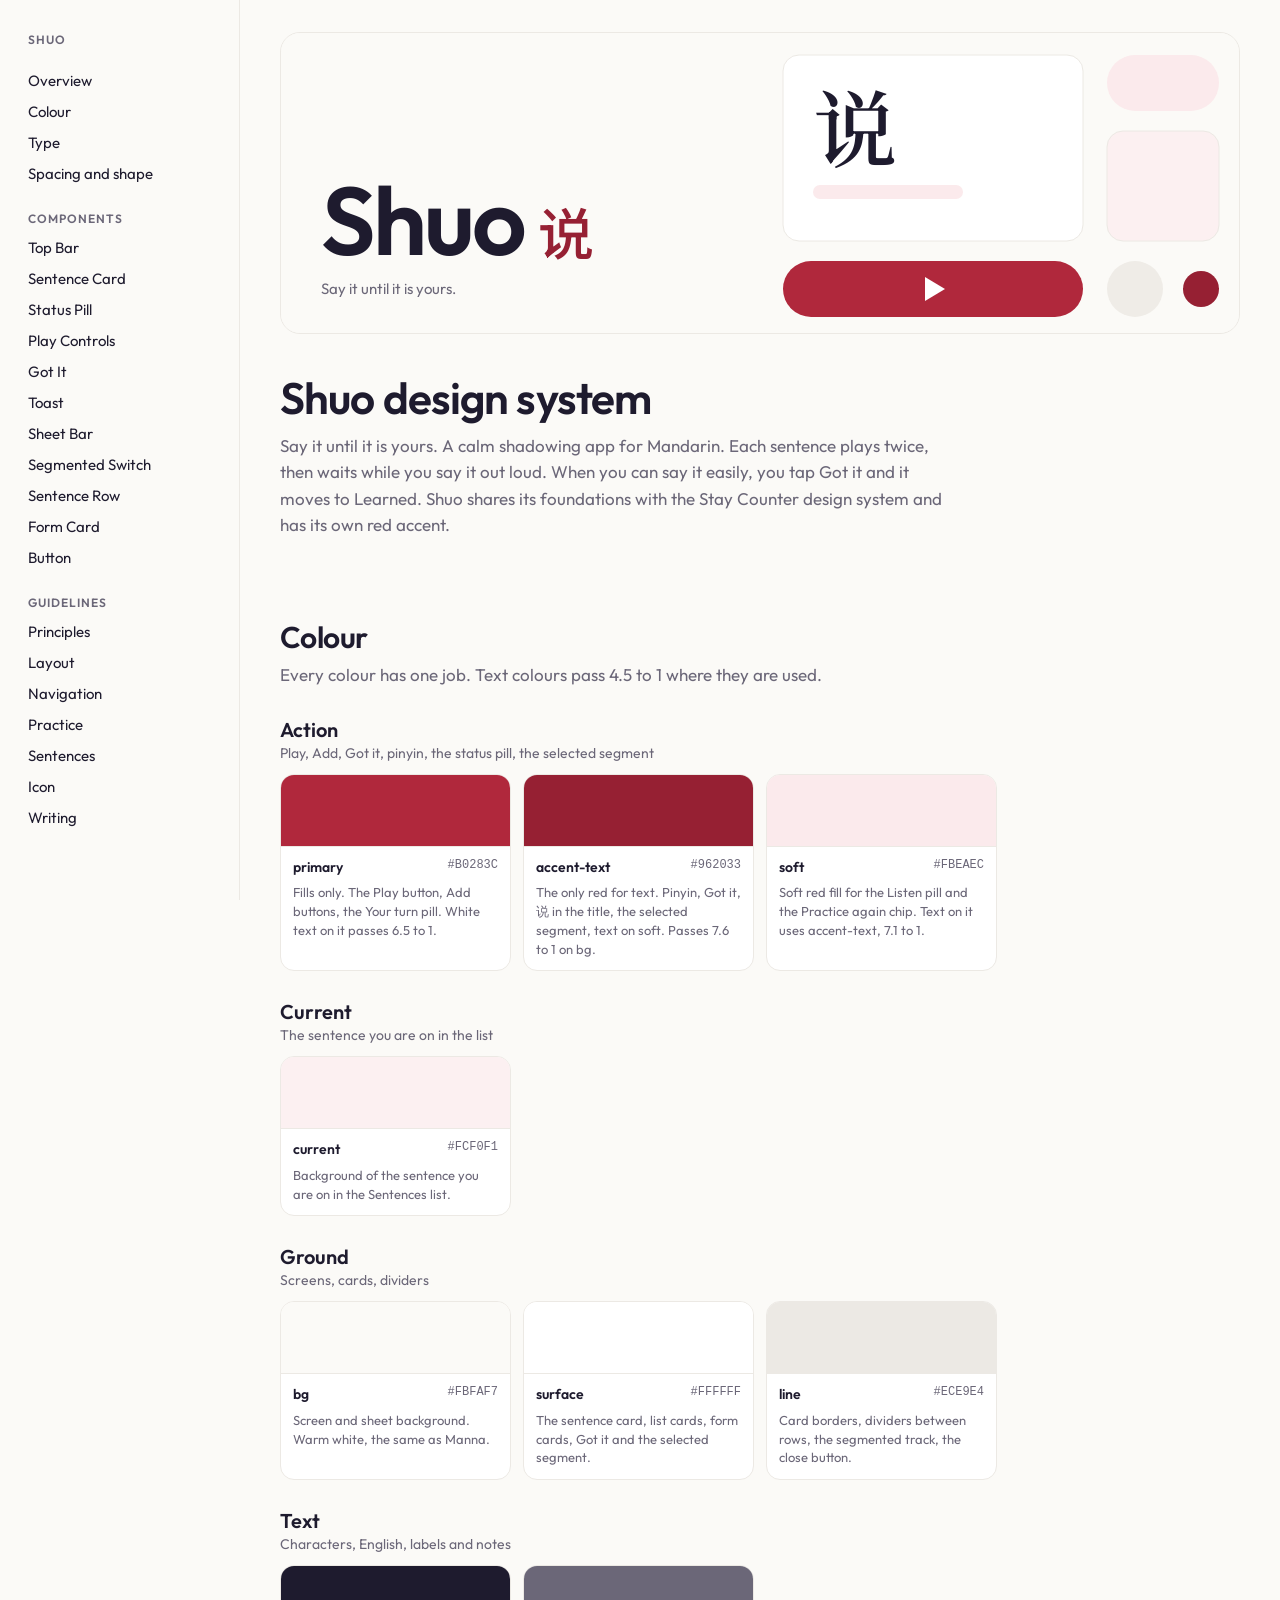
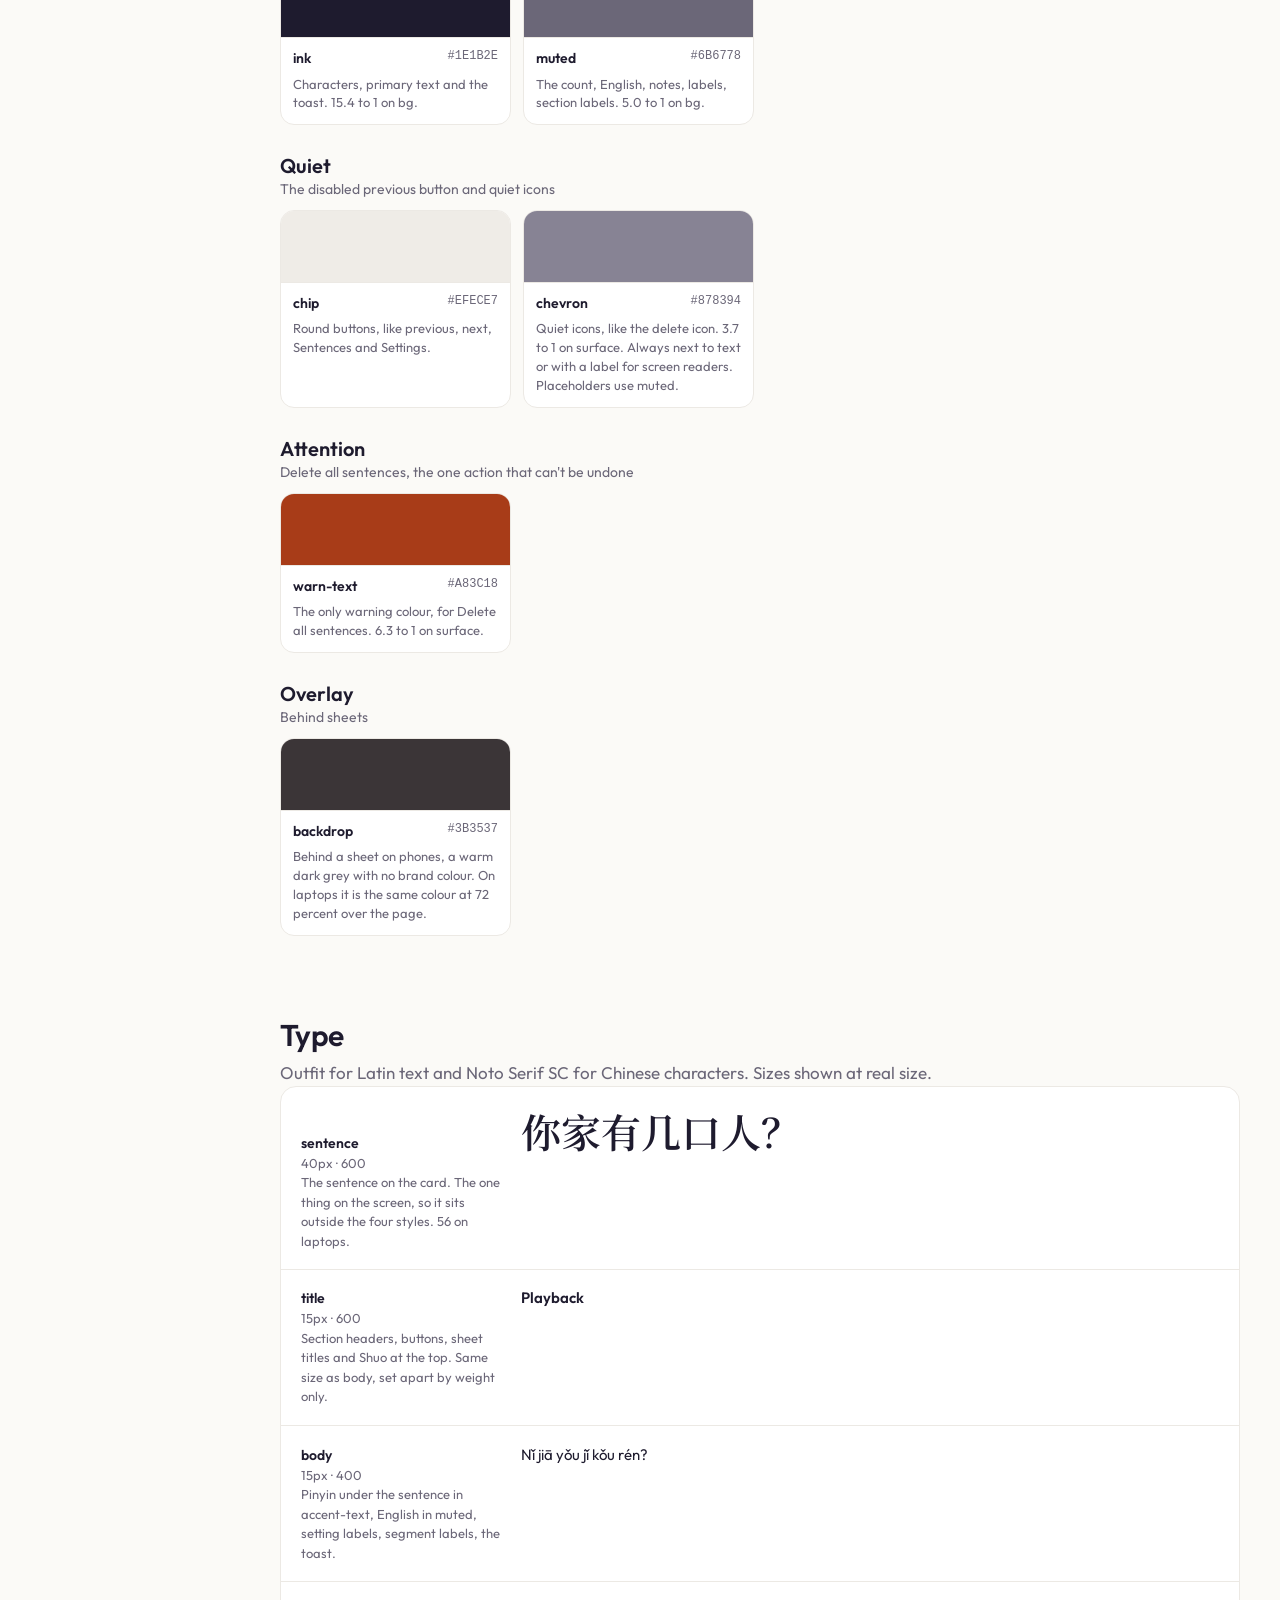
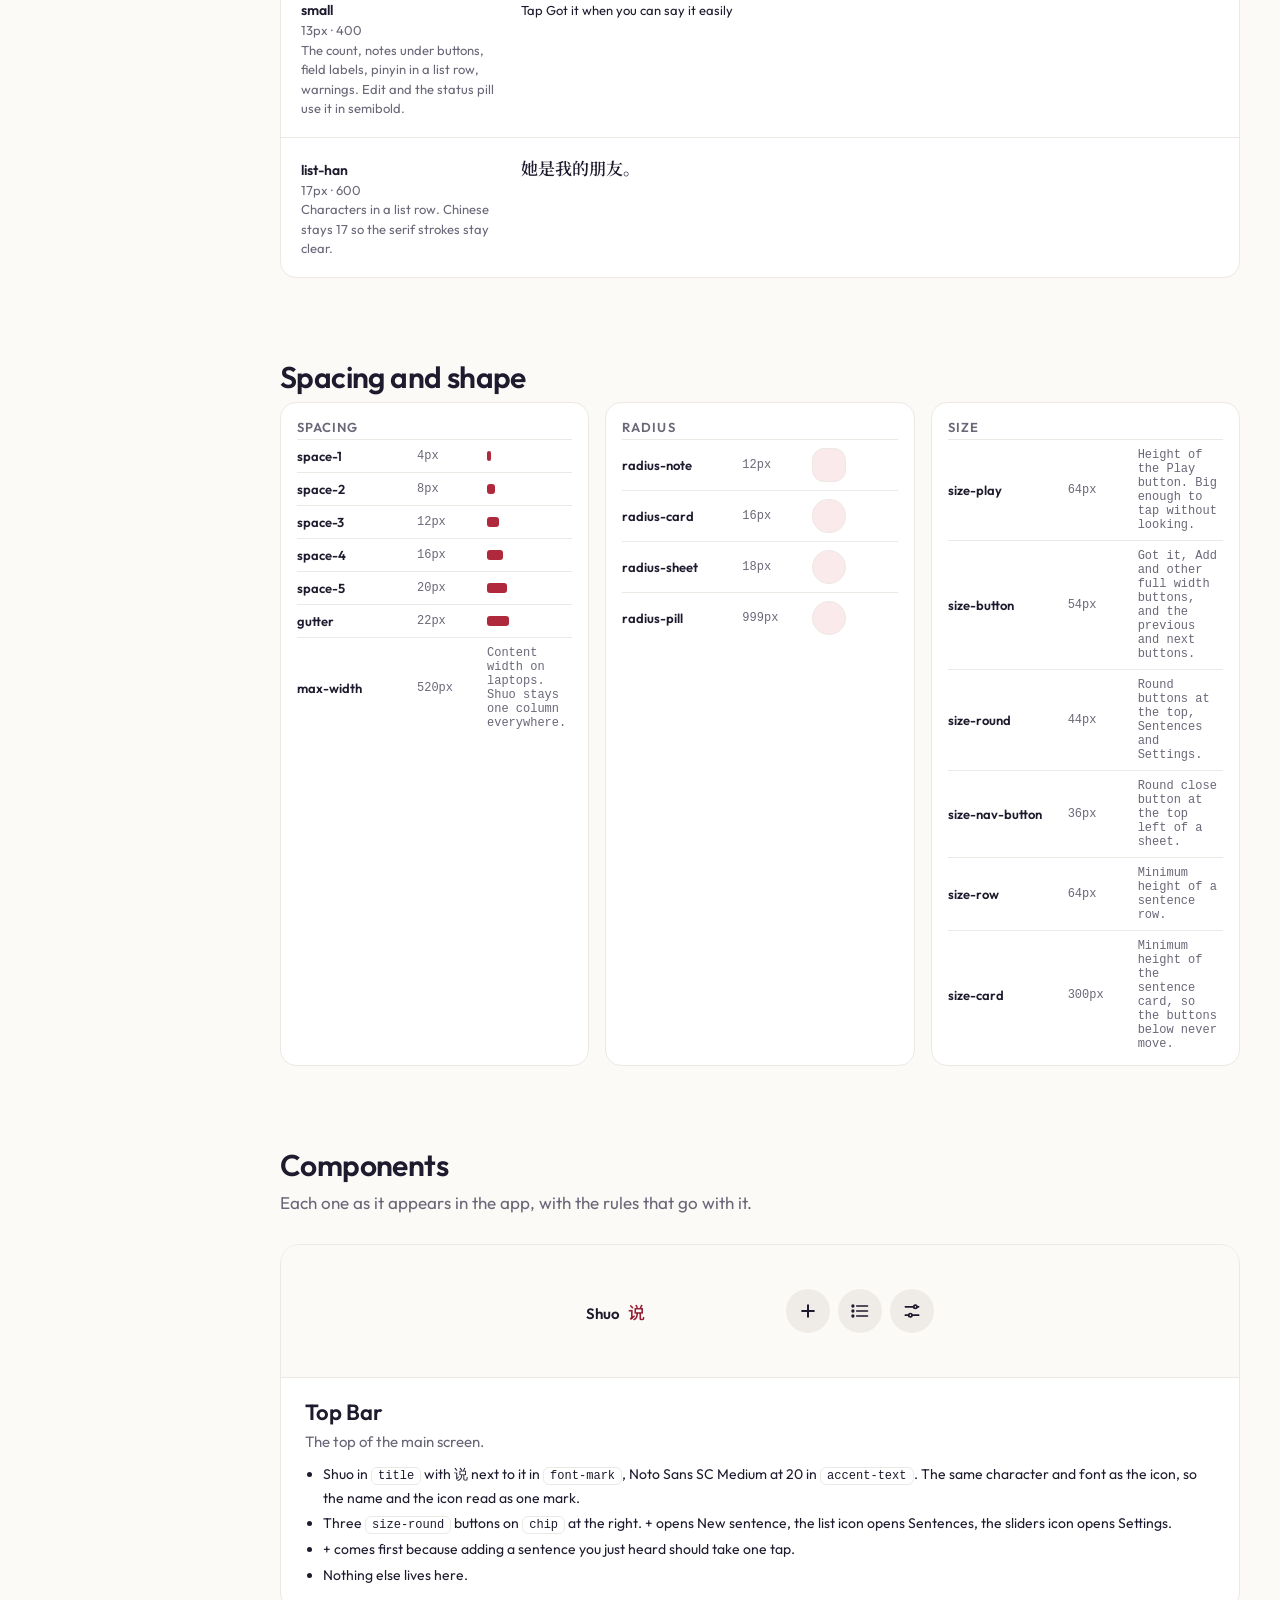
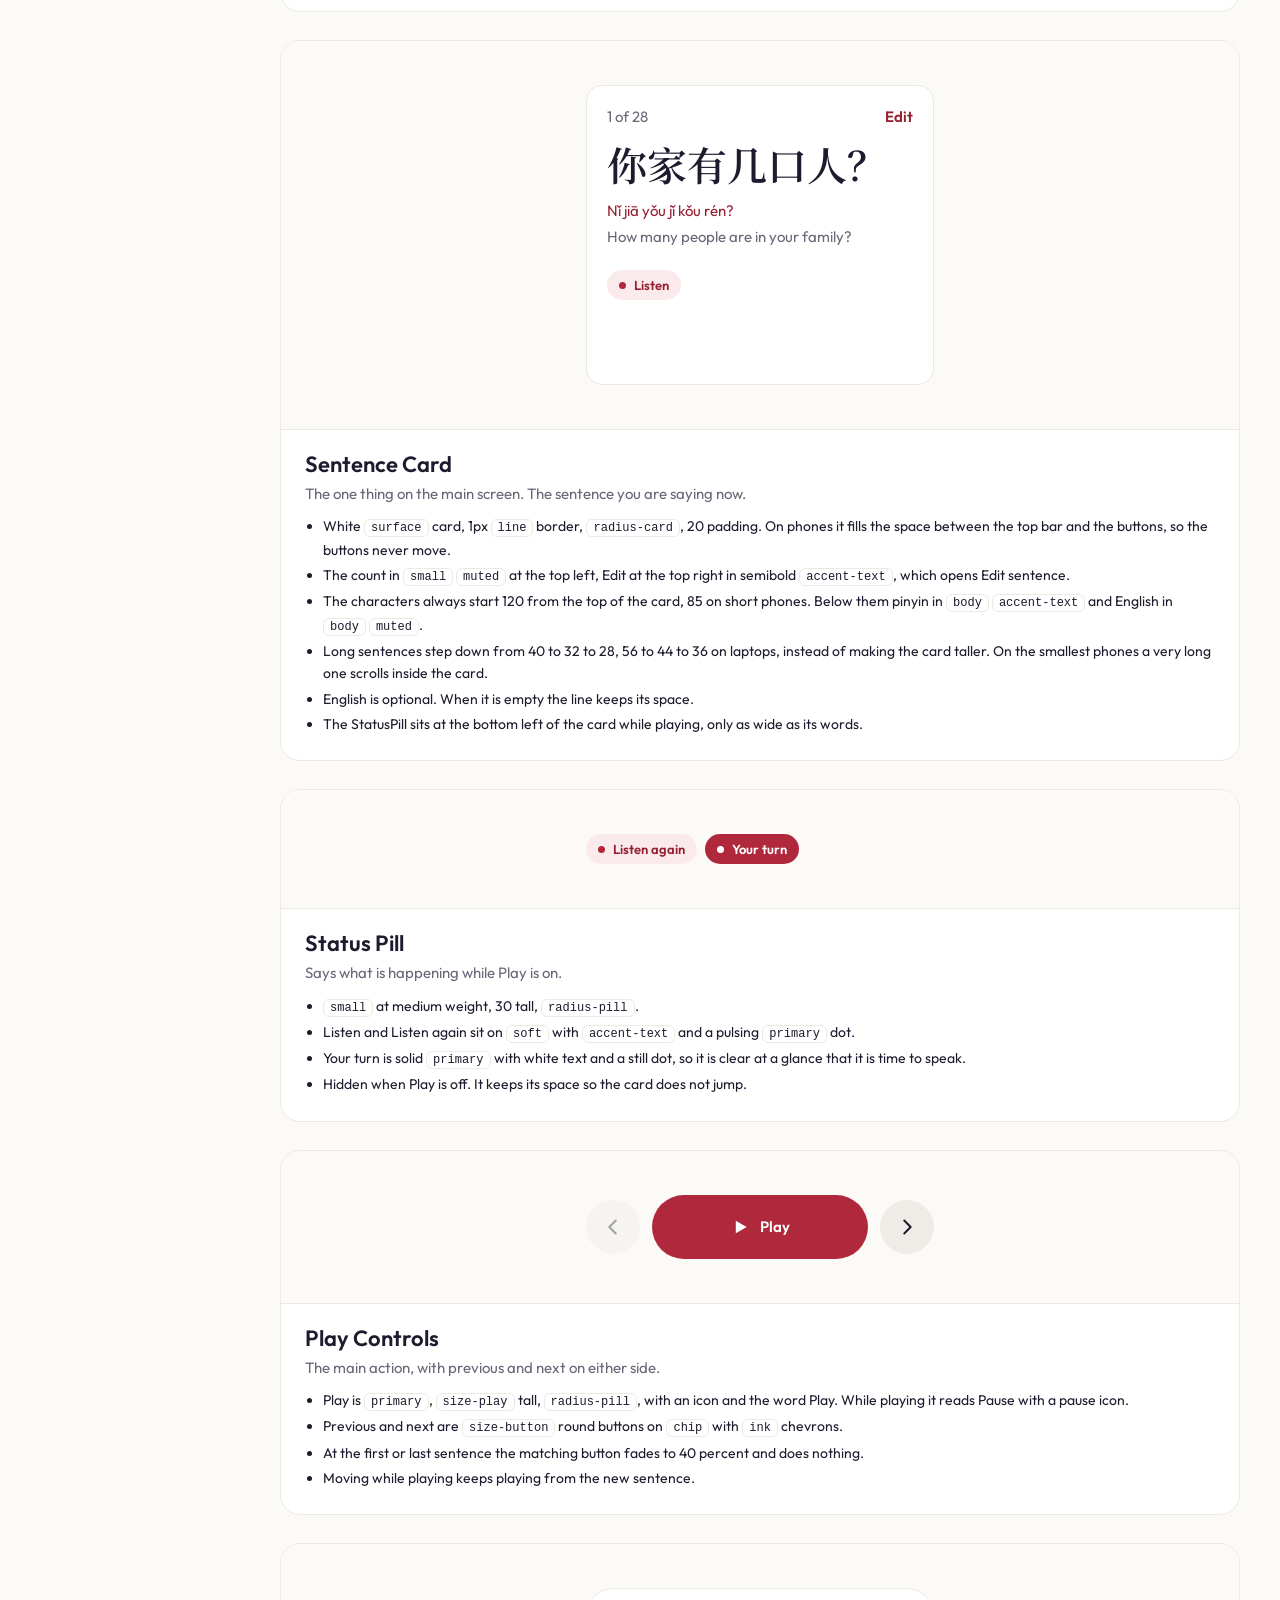
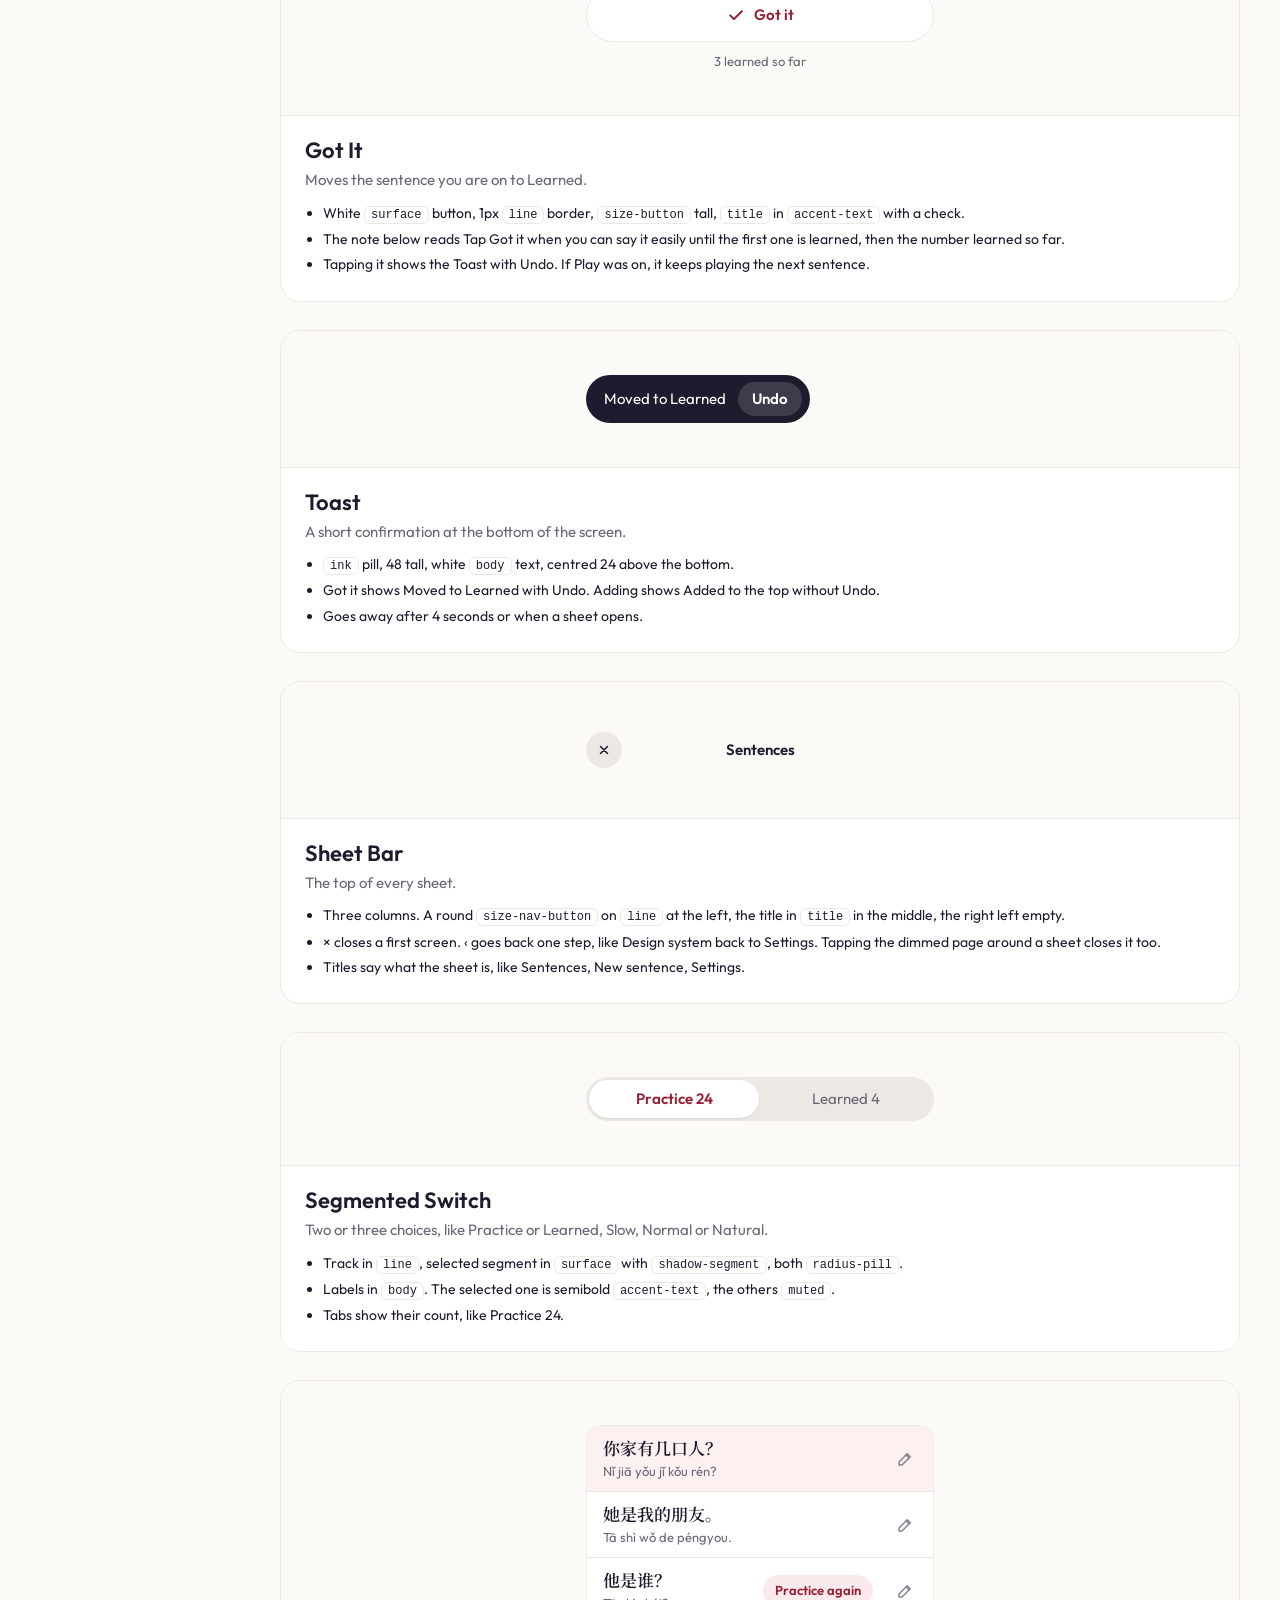
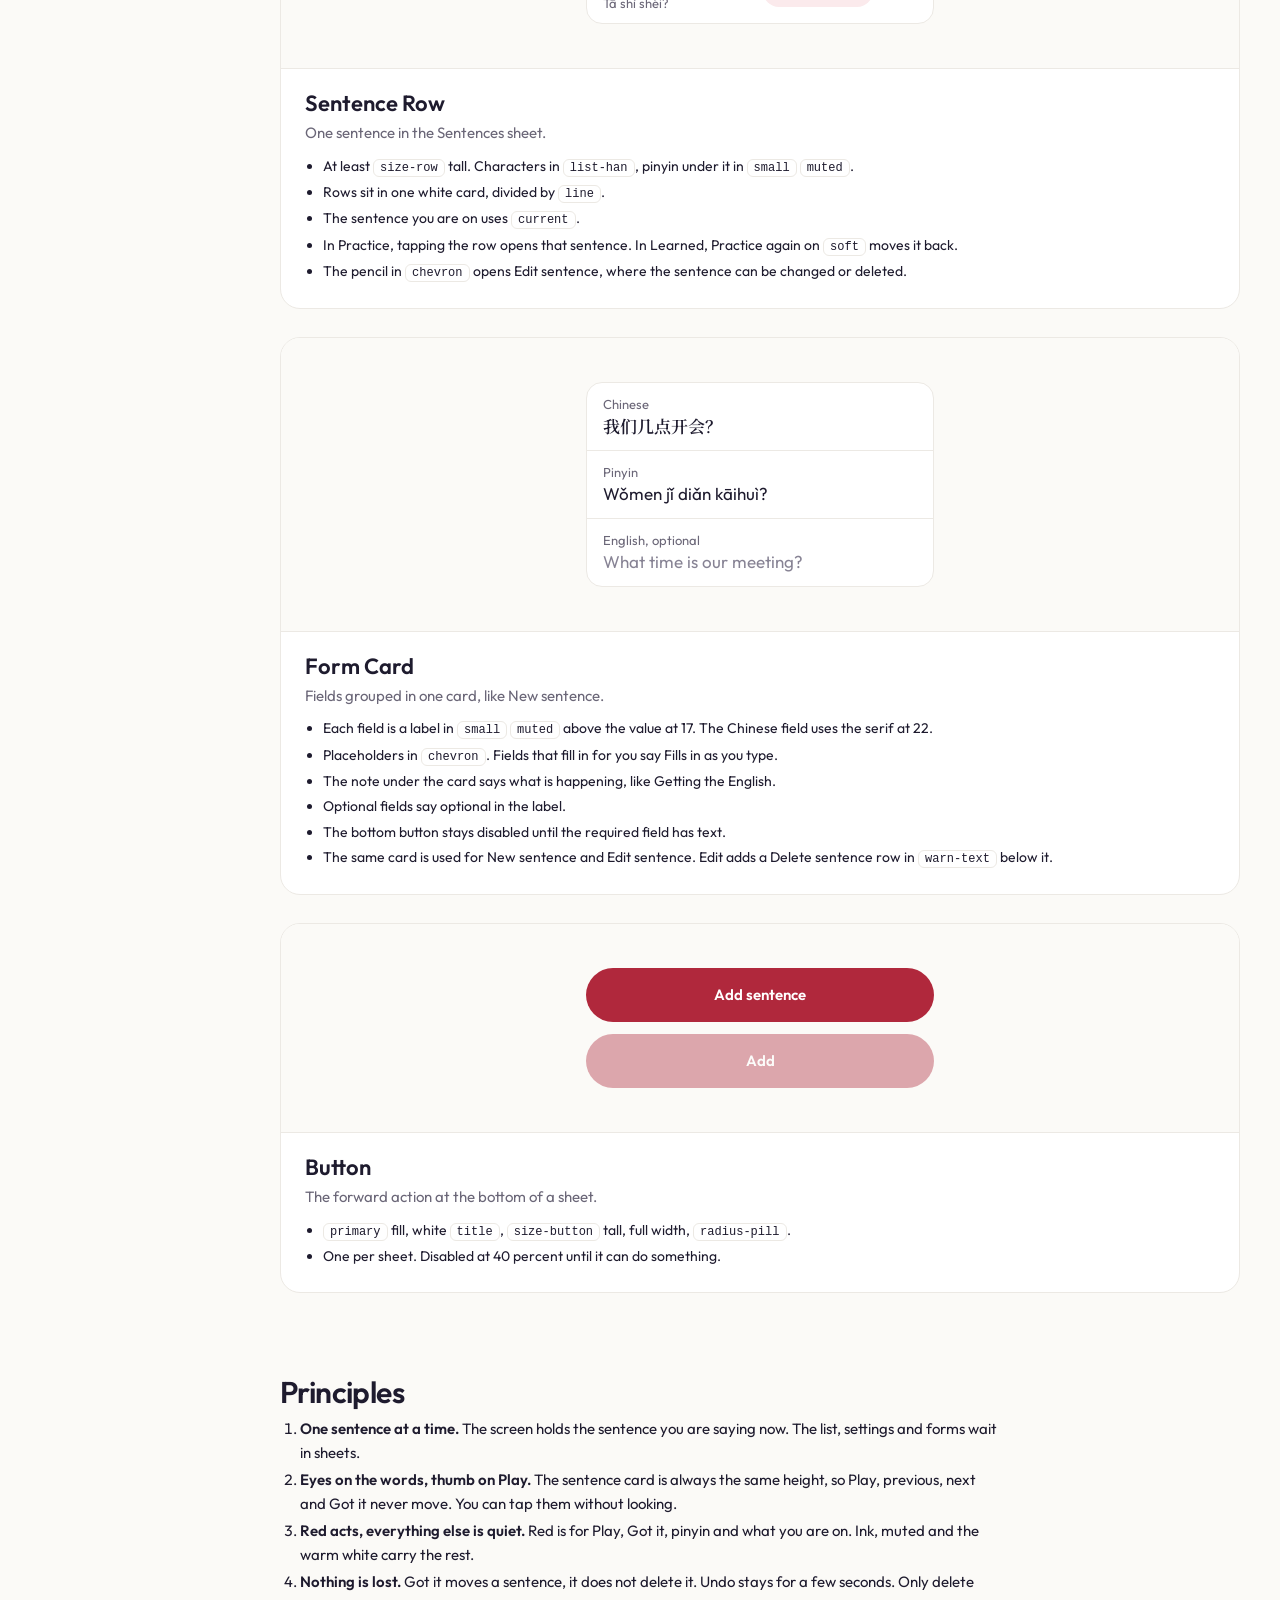
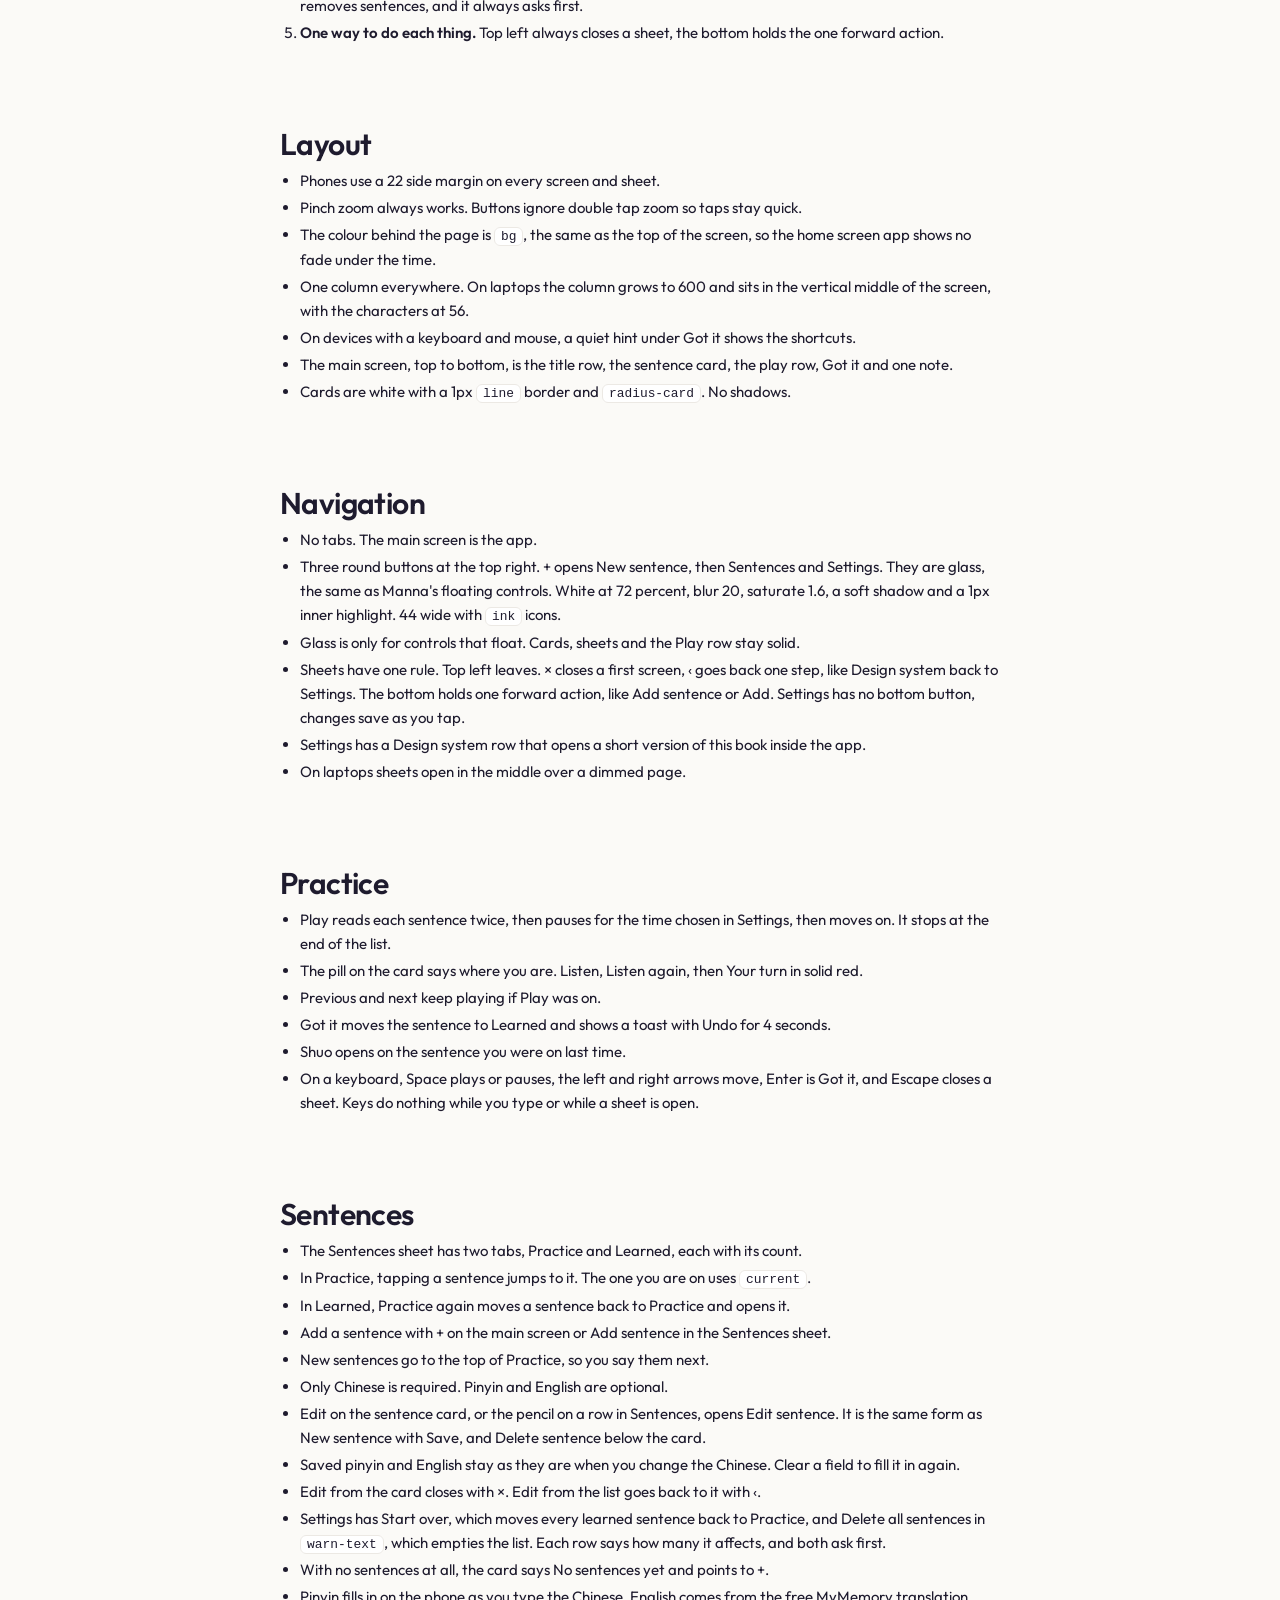
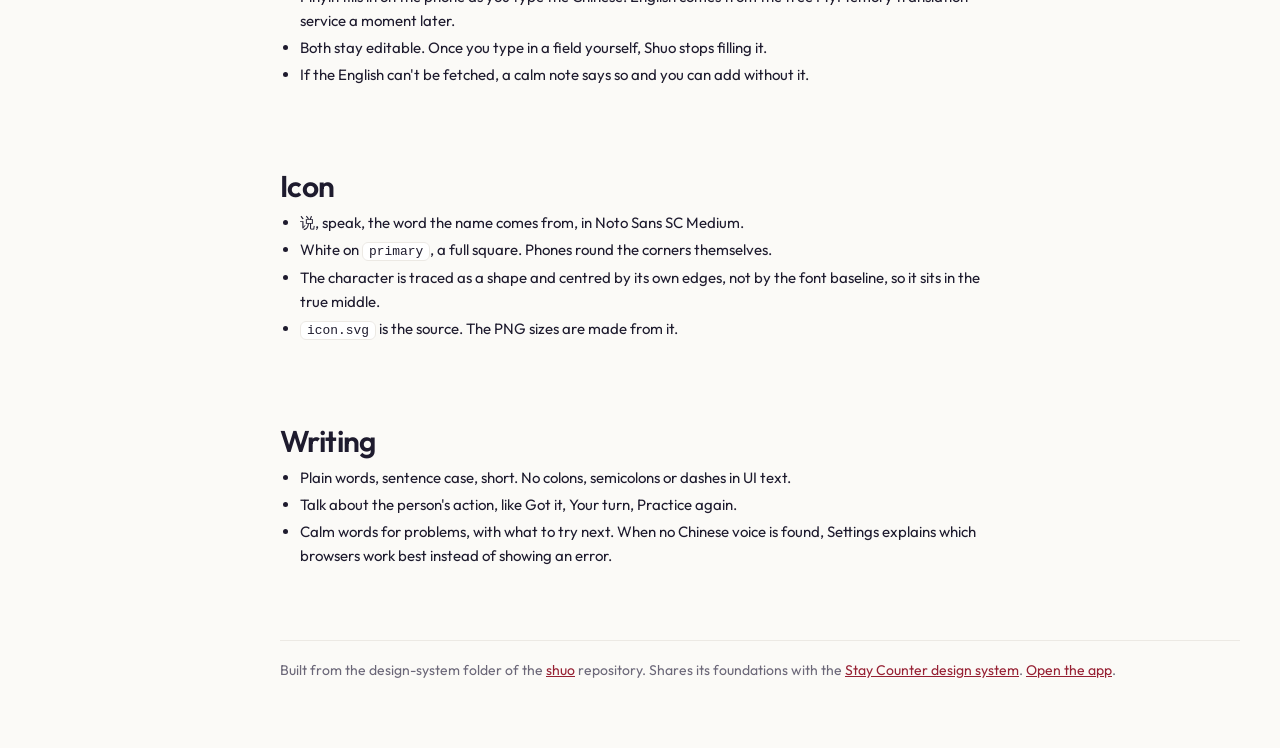
==== commit 80f50d63: "Warm white background and glass top buttons, same as Manna Co-Authored-By: Claude Opus 5.5 <noreply@" ====
--- a/design-system/index.html
+++ b/design-system/index.html
@@ -13,7 +13,7 @@
   --accent-text: #962033;
   --soft: #FBEAEC;
   --current: #FCF0F1;
-  --bg: #F7F5F2;
+  --bg: #FBFAF7;
   --surface: #FFFFFF;
   --ink: #1E1B2E;
   --muted: #6B6778;
@@ -155,7 +155,7 @@
 
   <h2 class="sec" id="colour">Colour</h2>
   <p class="lead">Every colour has one job. Text colours pass 4.5 to 1 where they are used.</p>
-  <div class="group"><h3>Action</h3><p class="use">Play, Add, Got it, pinyin, the status pill, the selected segment</p><div class="swatches"><div class="sw"><div class="chip" style="background:#B0283C"></div><div class="meta"><b>primary</b><span>#B0283C</span><p>Fills only. The Play button, Add buttons, the Your turn pill. White text on it passes 6.5 to 1.</p></div></div><div class="sw"><div class="chip" style="background:#962033"></div><div class="meta"><b>accent-text</b><span>#962033</span><p>The only red for text. Pinyin, Got it, 说 in the title, the selected segment, text on soft. Passes 7.6 to 1 on bg.</p></div></div><div class="sw"><div class="chip" style="background:#FBEAEC"></div><div class="meta"><b>soft</b><span>#FBEAEC</span><p>Soft red fill for the Listen pill and the Practice again chip. Text on it uses accent-text, 7.1 to 1.</p></div></div></div></div><div class="group"><h3>Current</h3><p class="use">The sentence you are on in the list</p><div class="swatches"><div class="sw"><div class="chip" style="background:#FCF0F1"></div><div class="meta"><b>current</b><span>#FCF0F1</span><p>Background of the sentence you are on in the Sentences list.</p></div></div></div></div><div class="group"><h3>Ground</h3><p class="use">Screens, cards, dividers</p><div class="swatches"><div class="sw"><div class="chip" style="background:#F7F5F2"></div><div class="meta"><b>bg</b><span>#F7F5F2</span><p>Screen and sheet background. Warm off white.</p></div></div><div class="sw"><div class="chip" style="background:#FFFFFF"></div><div class="meta"><b>surface</b><span>#FFFFFF</span><p>The sentence card, list cards, form cards, Got it and the selected segment.</p></div></div><div class="sw"><div class="chip" style="background:#ECE9E4"></div><div class="meta"><b>line</b><span>#ECE9E4</span><p>Card borders, dividers between rows, the segmented track, the close button.</p></div></div></div></div><div class="group"><h3>Text</h3><p class="use">Characters, English, labels and notes</p><div class="swatches"><div class="sw"><div class="chip" style="background:#1E1B2E"></div><div class="meta"><b>ink</b><span>#1E1B2E</span><p>Characters, primary text and the toast. 15.4 to 1 on bg.</p></div></div><div class="sw"><div class="chip" style="background:#6B6778"></div><div class="meta"><b>muted</b><span>#6B6778</span><p>The count, English, notes, labels, section labels. 5.0 to 1 on bg.</p></div></div></div></div><div class="group"><h3>Quiet</h3><p class="use">Round buttons and quiet icons</p><div class="swatches"><div class="sw"><div class="chip" style="background:#EFECE7"></div><div class="meta"><b>chip</b><span>#EFECE7</span><p>Round buttons, like previous, next, Sentences and Settings.</p></div></div><div class="sw"><div class="chip" style="background:#878394"></div><div class="meta"><b>chevron</b><span>#878394</span><p>Quiet icons, like the delete icon. 3.7 to 1 on surface. Always next to text or with a label for screen readers. Placeholders use muted.</p></div></div></div></div><div class="group"><h3>Attention</h3><p class="use">Delete all sentences, the one action that can't be undone</p><div class="swatches"><div class="sw"><div class="chip" style="background:#A83C18"></div><div class="meta"><b>warn-text</b><span>#A83C18</span><p>The only warning colour, for Delete all sentences. 6.3 to 1 on surface.</p></div></div></div></div><div class="group"><h3>Overlay</h3><p class="use">Behind sheets</p><div class="swatches"><div class="sw"><div class="chip" style="background:#3B3537"></div><div class="meta"><b>backdrop</b><span>#3B3537</span><p>Behind a sheet on phones, a warm dark grey with no brand colour. On laptops it is the same colour at 72 percent over the page.</p></div></div></div></div>
+  <div class="group"><h3>Action</h3><p class="use">Play, Add, Got it, pinyin, the status pill, the selected segment</p><div class="swatches"><div class="sw"><div class="chip" style="background:#B0283C"></div><div class="meta"><b>primary</b><span>#B0283C</span><p>Fills only. The Play button, Add buttons, the Your turn pill. White text on it passes 6.5 to 1.</p></div></div><div class="sw"><div class="chip" style="background:#962033"></div><div class="meta"><b>accent-text</b><span>#962033</span><p>The only red for text. Pinyin, Got it, 说 in the title, the selected segment, text on soft. Passes 7.6 to 1 on bg.</p></div></div><div class="sw"><div class="chip" style="background:#FBEAEC"></div><div class="meta"><b>soft</b><span>#FBEAEC</span><p>Soft red fill for the Listen pill and the Practice again chip. Text on it uses accent-text, 7.1 to 1.</p></div></div></div></div><div class="group"><h3>Current</h3><p class="use">The sentence you are on in the list</p><div class="swatches"><div class="sw"><div class="chip" style="background:#FCF0F1"></div><div class="meta"><b>current</b><span>#FCF0F1</span><p>Background of the sentence you are on in the Sentences list.</p></div></div></div></div><div class="group"><h3>Ground</h3><p class="use">Screens, cards, dividers</p><div class="swatches"><div class="sw"><div class="chip" style="background:#FBFAF7"></div><div class="meta"><b>bg</b><span>#FBFAF7</span><p>Screen and sheet background. Warm white, the same as Manna.</p></div></div><div class="sw"><div class="chip" style="background:#FFFFFF"></div><div class="meta"><b>surface</b><span>#FFFFFF</span><p>The sentence card, list cards, form cards, Got it and the selected segment.</p></div></div><div class="sw"><div class="chip" style="background:#ECE9E4"></div><div class="meta"><b>line</b><span>#ECE9E4</span><p>Card borders, dividers between rows, the segmented track, the close button.</p></div></div></div></div><div class="group"><h3>Text</h3><p class="use">Characters, English, labels and notes</p><div class="swatches"><div class="sw"><div class="chip" style="background:#1E1B2E"></div><div class="meta"><b>ink</b><span>#1E1B2E</span><p>Characters, primary text and the toast. 15.4 to 1 on bg.</p></div></div><div class="sw"><div class="chip" style="background:#6B6778"></div><div class="meta"><b>muted</b><span>#6B6778</span><p>The count, English, notes, labels, section labels. 5.0 to 1 on bg.</p></div></div></div></div><div class="group"><h3>Quiet</h3><p class="use">The disabled previous button and quiet icons</p><div class="swatches"><div class="sw"><div class="chip" style="background:#EFECE7"></div><div class="meta"><b>chip</b><span>#EFECE7</span><p>Round buttons, like previous, next, Sentences and Settings.</p></div></div><div class="sw"><div class="chip" style="background:#878394"></div><div class="meta"><b>chevron</b><span>#878394</span><p>Quiet icons, like the delete icon. 3.7 to 1 on surface. Always next to text or with a label for screen readers. Placeholders use muted.</p></div></div></div></div><div class="group"><h3>Attention</h3><p class="use">Delete all sentences, the one action that can't be undone</p><div class="swatches"><div class="sw"><div class="chip" style="background:#A83C18"></div><div class="meta"><b>warn-text</b><span>#A83C18</span><p>The only warning colour, for Delete all sentences. 6.3 to 1 on surface.</p></div></div></div></div><div class="group"><h3>Overlay</h3><p class="use">Behind sheets</p><div class="swatches"><div class="sw"><div class="chip" style="background:#3B3537"></div><div class="meta"><b>backdrop</b><span>#3B3537</span><p>Behind a sheet on phones, a warm dark grey with no brand colour. On laptops it is the same colour at 72 percent over the page.</p></div></div></div></div>
 
   <h2 class="sec" id="type">Type</h2>
   <p class="lead">Outfit for Latin text and Noto Serif SC for Chinese characters. Sizes shown at real size.</p>
@@ -261,9 +261,9 @@
 </div>
 </div><div class="guide"><h3>Button</h3><p class="lead">The forward action at the bottom of a sheet.</p><ul><li><code>primary</code> fill, white <code>title</code>, <code>size-button</code> tall, full width, <code>radius-pill</code>.</li><li>One per sheet. Disabled at 40 percent until it can do something.</li></ul></div></section>
 
-  <h2 class="sec" id="principles">Principles</h2><div class="prose"><ol><li><b>One sentence at a time.</b> The screen holds the sentence you are saying now. The list, settings and forms wait in sheets.</li><li><b>Eyes on the words, thumb on Play.</b> The sentence card is always the same height, so Play, previous, next and Got it never move. You can tap them without looking.</li><li><b>Red acts, everything else is quiet.</b> Red is for Play, Got it, pinyin and what you are on. Ink, muted and the warm off white carry the rest.</li><li><b>Nothing is lost.</b> Got it moves a sentence, it does not delete it. Undo stays for a few seconds. Only delete removes sentences, and it always asks first.</li><li><b>One way to do each thing.</b> Top left always closes a sheet, the bottom holds the one forward action.</li></ol></div>
+  <h2 class="sec" id="principles">Principles</h2><div class="prose"><ol><li><b>One sentence at a time.</b> The screen holds the sentence you are saying now. The list, settings and forms wait in sheets.</li><li><b>Eyes on the words, thumb on Play.</b> The sentence card is always the same height, so Play, previous, next and Got it never move. You can tap them without looking.</li><li><b>Red acts, everything else is quiet.</b> Red is for Play, Got it, pinyin and what you are on. Ink, muted and the warm white carry the rest.</li><li><b>Nothing is lost.</b> Got it moves a sentence, it does not delete it. Undo stays for a few seconds. Only delete removes sentences, and it always asks first.</li><li><b>One way to do each thing.</b> Top left always closes a sheet, the bottom holds the one forward action.</li></ol></div>
 <h2 class="sec" id="layout">Layout</h2><div class="prose"><ul><li>Phones use a 22 side margin on every screen and sheet.</li><li>Pinch zoom always works. Buttons ignore double tap zoom so taps stay quick.</li><li>The colour behind the page is <code>bg</code>, the same as the top of the screen, so the home screen app shows no fade under the time.</li><li>One column everywhere. On laptops the column grows to 600 and sits in the vertical middle of the screen, with the characters at 56.</li><li>On devices with a keyboard and mouse, a quiet hint under Got it shows the shortcuts.</li><li>The main screen, top to bottom, is the title row, the sentence card, the play row, Got it and one note.</li><li>Cards are white with a 1px <code>line</code> border and <code>radius-card</code>. No shadows.</li></ul></div>
-<h2 class="sec" id="navigation">Navigation</h2><div class="prose"><ul><li>No tabs. The main screen is the app.</li><li>Three round buttons at the top right. + opens New sentence, then Sentences and Settings.</li><li>Sheets have one rule. Top left leaves. × closes a first screen, ‹ goes back one step, like Design system back to Settings. The bottom holds one forward action, like Add sentence or Add. Settings has no bottom button, changes save as you tap.</li><li>Settings has a Design system row that opens a short version of this book inside the app.</li><li>On laptops sheets open in the middle over a dimmed page.</li></ul></div>
+<h2 class="sec" id="navigation">Navigation</h2><div class="prose"><ul><li>No tabs. The main screen is the app.</li><li>Three round buttons at the top right. + opens New sentence, then Sentences and Settings. They are glass, the same as Manna's floating controls. White at 72 percent, blur 20, saturate 1.6, a soft shadow and a 1px inner highlight. 44 wide with <code>ink</code> icons.</li><li>Glass is only for controls that float. Cards, sheets and the Play row stay solid.</li><li>Sheets have one rule. Top left leaves. × closes a first screen, ‹ goes back one step, like Design system back to Settings. The bottom holds one forward action, like Add sentence or Add. Settings has no bottom button, changes save as you tap.</li><li>Settings has a Design system row that opens a short version of this book inside the app.</li><li>On laptops sheets open in the middle over a dimmed page.</li></ul></div>
 <h2 class="sec" id="practice">Practice</h2><div class="prose"><ul><li>Play reads each sentence twice, then pauses for the time chosen in Settings, then moves on. It stops at the end of the list.</li><li>The pill on the card says where you are. Listen, Listen again, then Your turn in solid red.</li><li>Previous and next keep playing if Play was on.</li><li>Got it moves the sentence to Learned and shows a toast with Undo for 4 seconds.</li><li>Shuo opens on the sentence you were on last time.</li><li>On a keyboard, Space plays or pauses, the left and right arrows move, Enter is Got it, and Escape closes a sheet. Keys do nothing while you type or while a sheet is open.</li></ul></div>
 <h2 class="sec" id="sentences">Sentences</h2><div class="prose"><ul><li>The Sentences sheet has two tabs, Practice and Learned, each with its count.</li><li>In Practice, tapping a sentence jumps to it. The one you are on uses <code>current</code>.</li><li>In Learned, Practice again moves a sentence back to Practice and opens it.</li><li>Add a sentence with + on the main screen or Add sentence in the Sentences sheet.</li><li>New sentences go to the top of Practice, so you say them next.</li><li>Only Chinese is required. Pinyin and English are optional.</li><li>Edit on the sentence card, or the pencil on a row in Sentences, opens Edit sentence. It is the same form as New sentence with Save, and Delete sentence below the card.</li><li>Saved pinyin and English stay as they are when you change the Chinese. Clear a field to fill it in again.</li><li>Edit from the card closes with ×. Edit from the list goes back to it with ‹.</li><li>Settings has Start over, which moves every learned sentence back to Practice, and Delete all sentences in <code>warn-text</code>, which empties the list. Each row says how many it affects, and both ask first.</li><li>With no sentences at all, the card says No sentences yet and points to +.</li><li>Pinyin fills in on the phone as you type the Chinese. English comes from the free MyMemory translation service a moment later.</li><li>Both stay editable. Once you type in a field yourself, Shuo stops filling it.</li><li>If the English can't be fetched, a calm note says so and you can add without it.</li></ul></div>
 <h2 class="sec" id="icon">Icon</h2><div class="prose"><ul><li>说, speak, the word the name comes from, in Noto Sans SC Medium.</li><li>White on <code>primary</code>, a full square. Phones round the corners themselves.</li><li>The character is traced as a shape and centred by its own edges, not by the font baseline, so it sits in the true middle.</li><li><code>icon.svg</code> is the source. The PNG sizes are made from it.</li></ul></div>
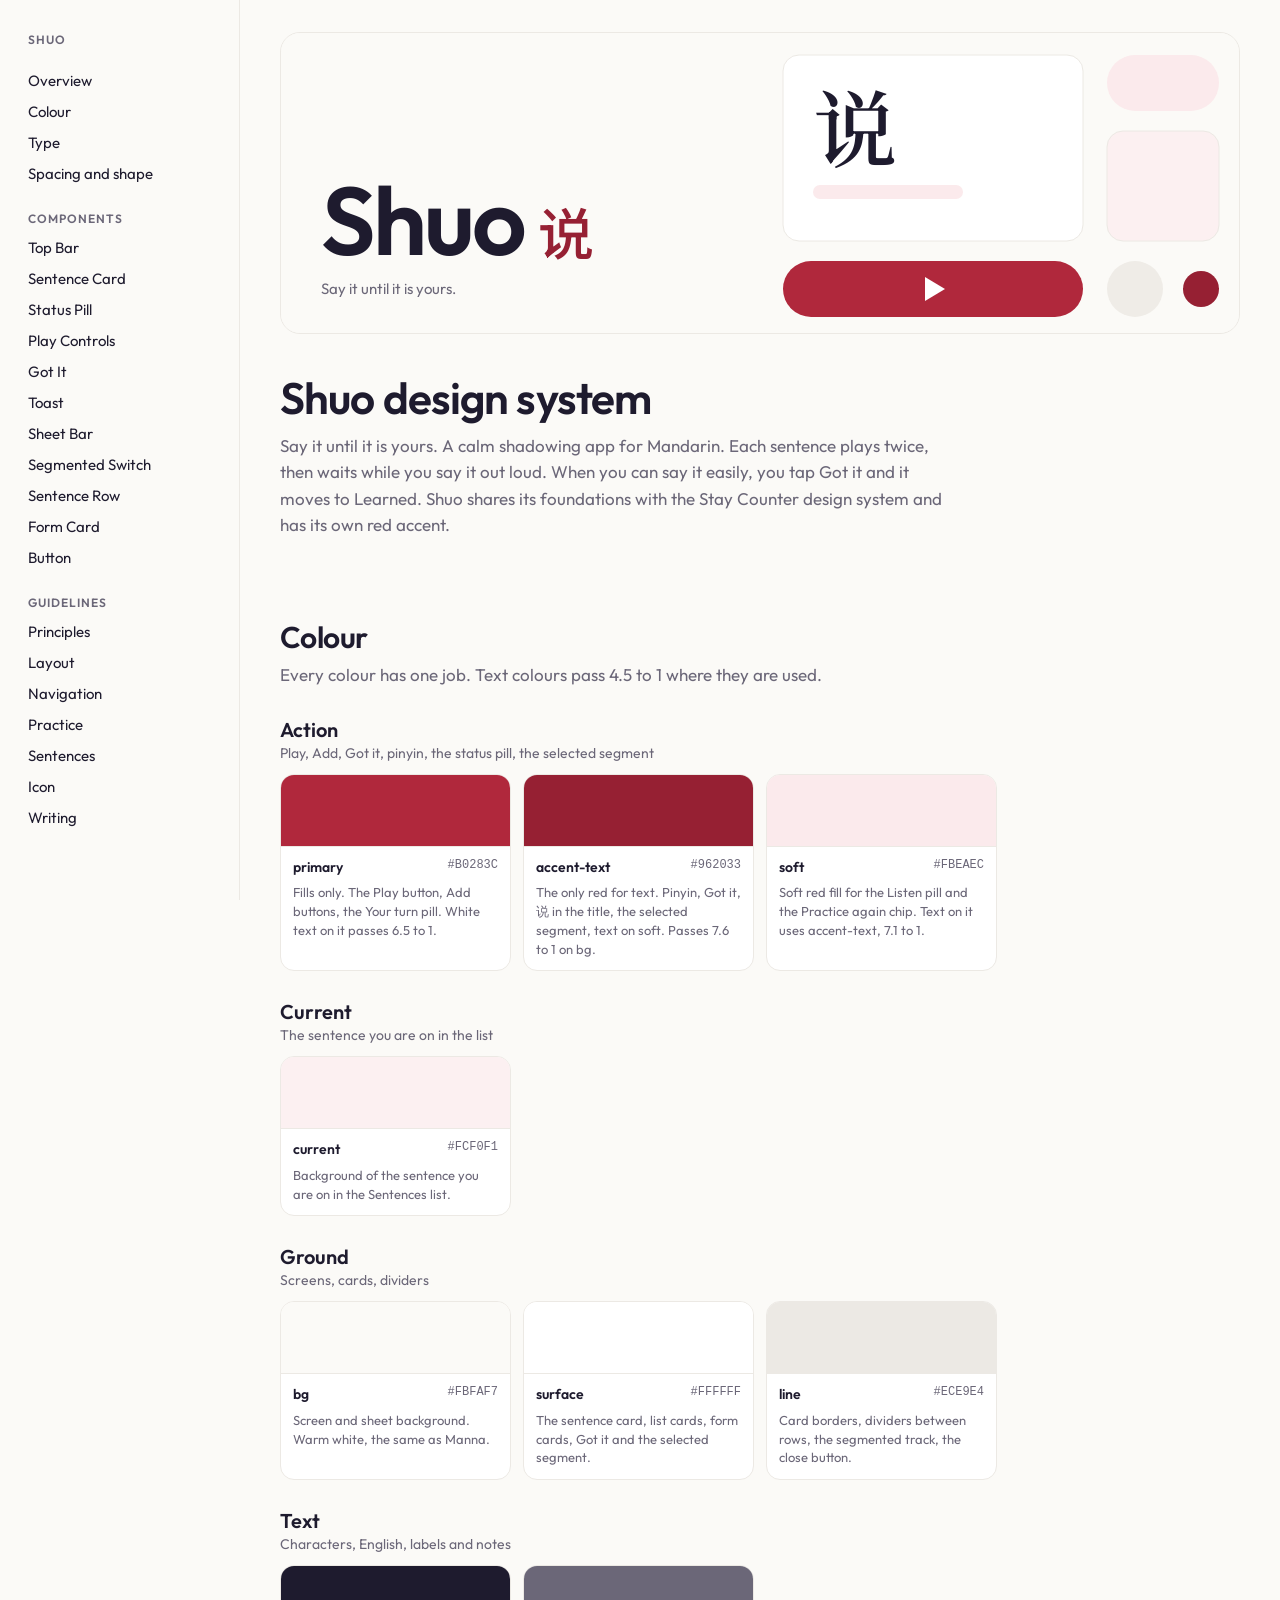
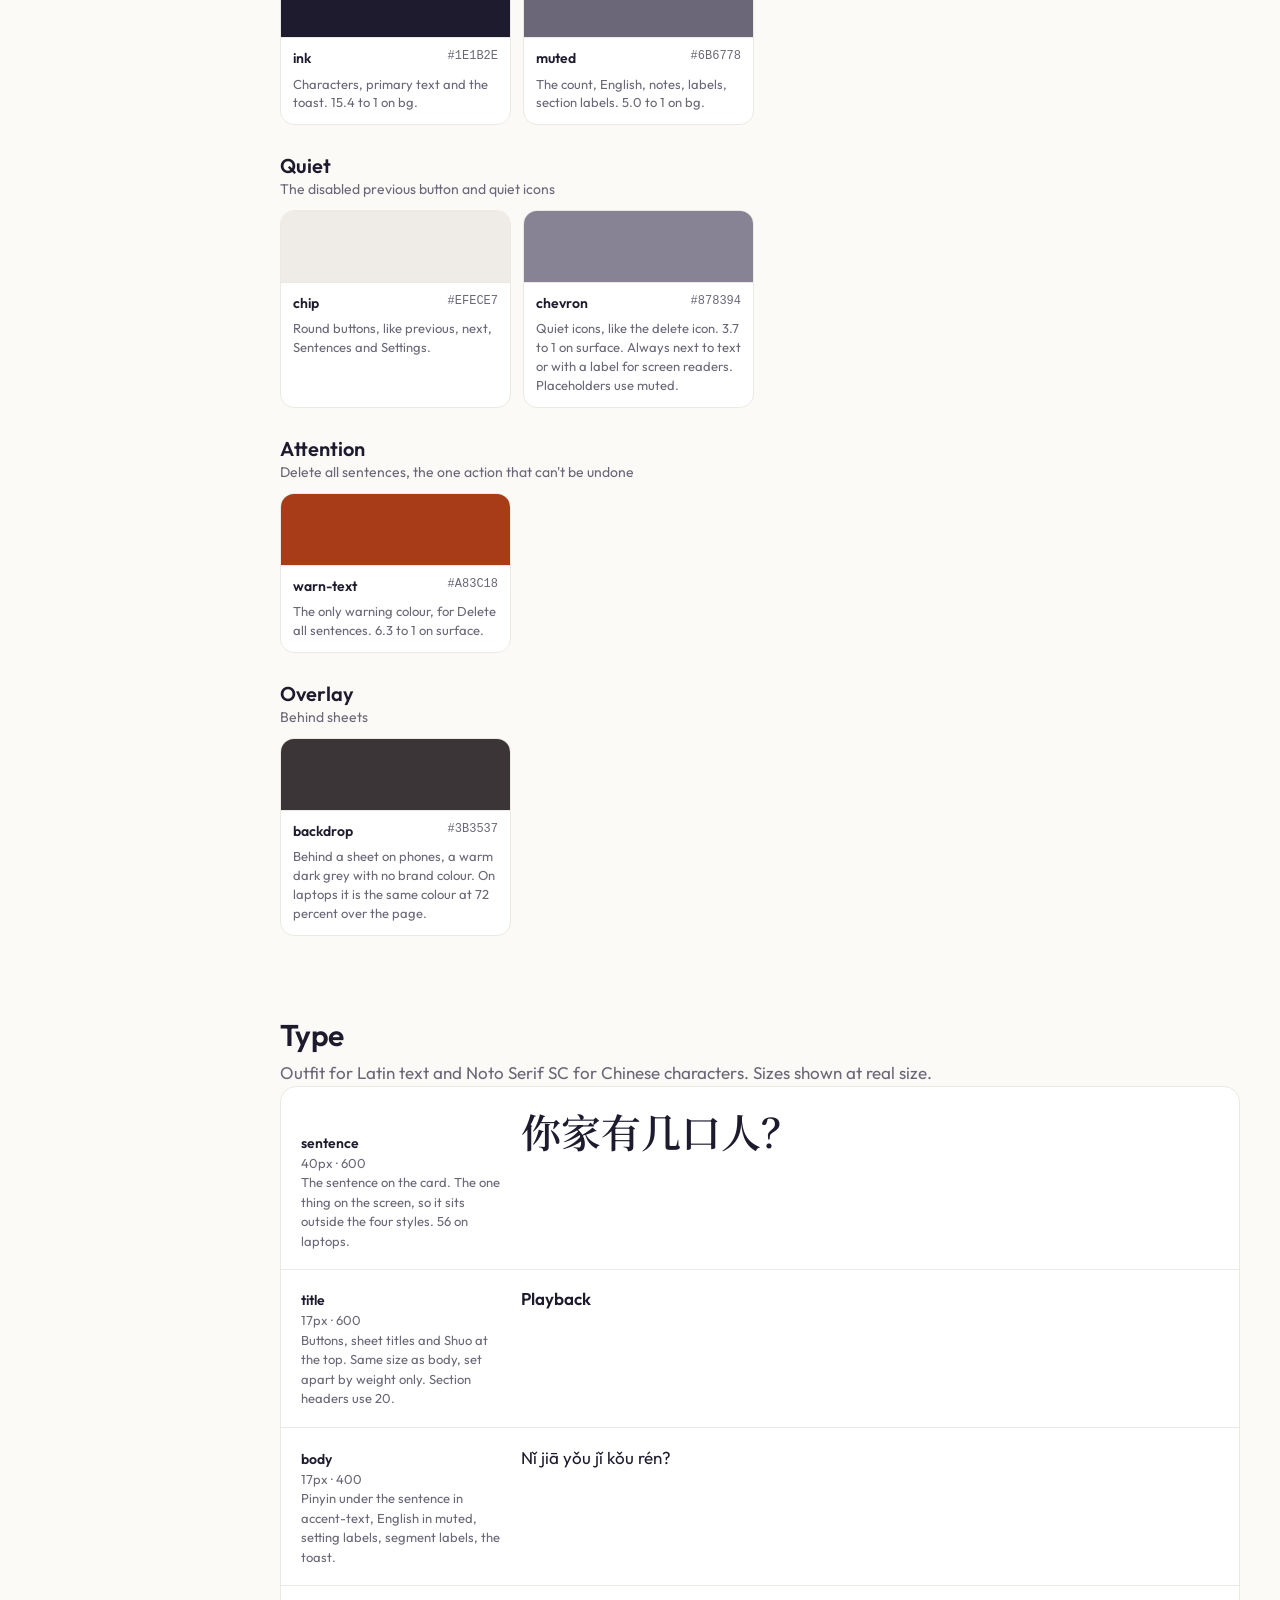
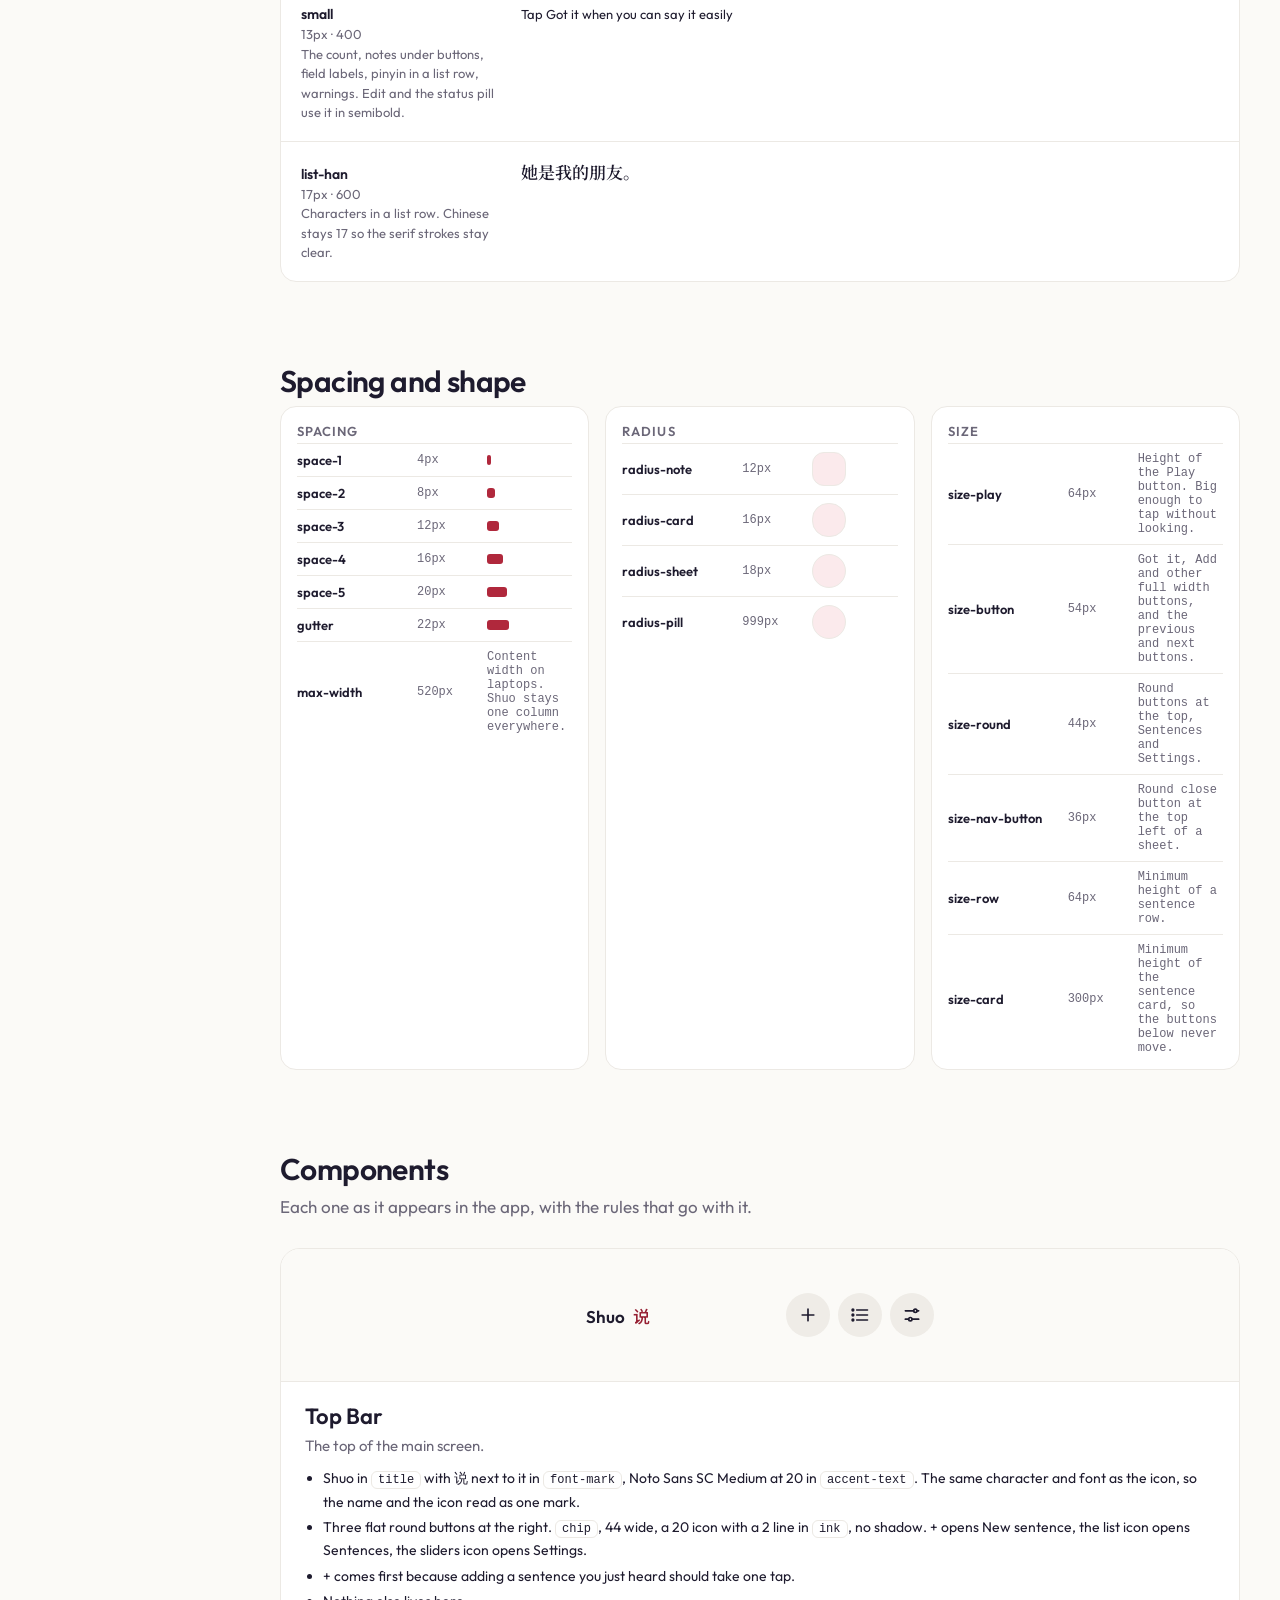
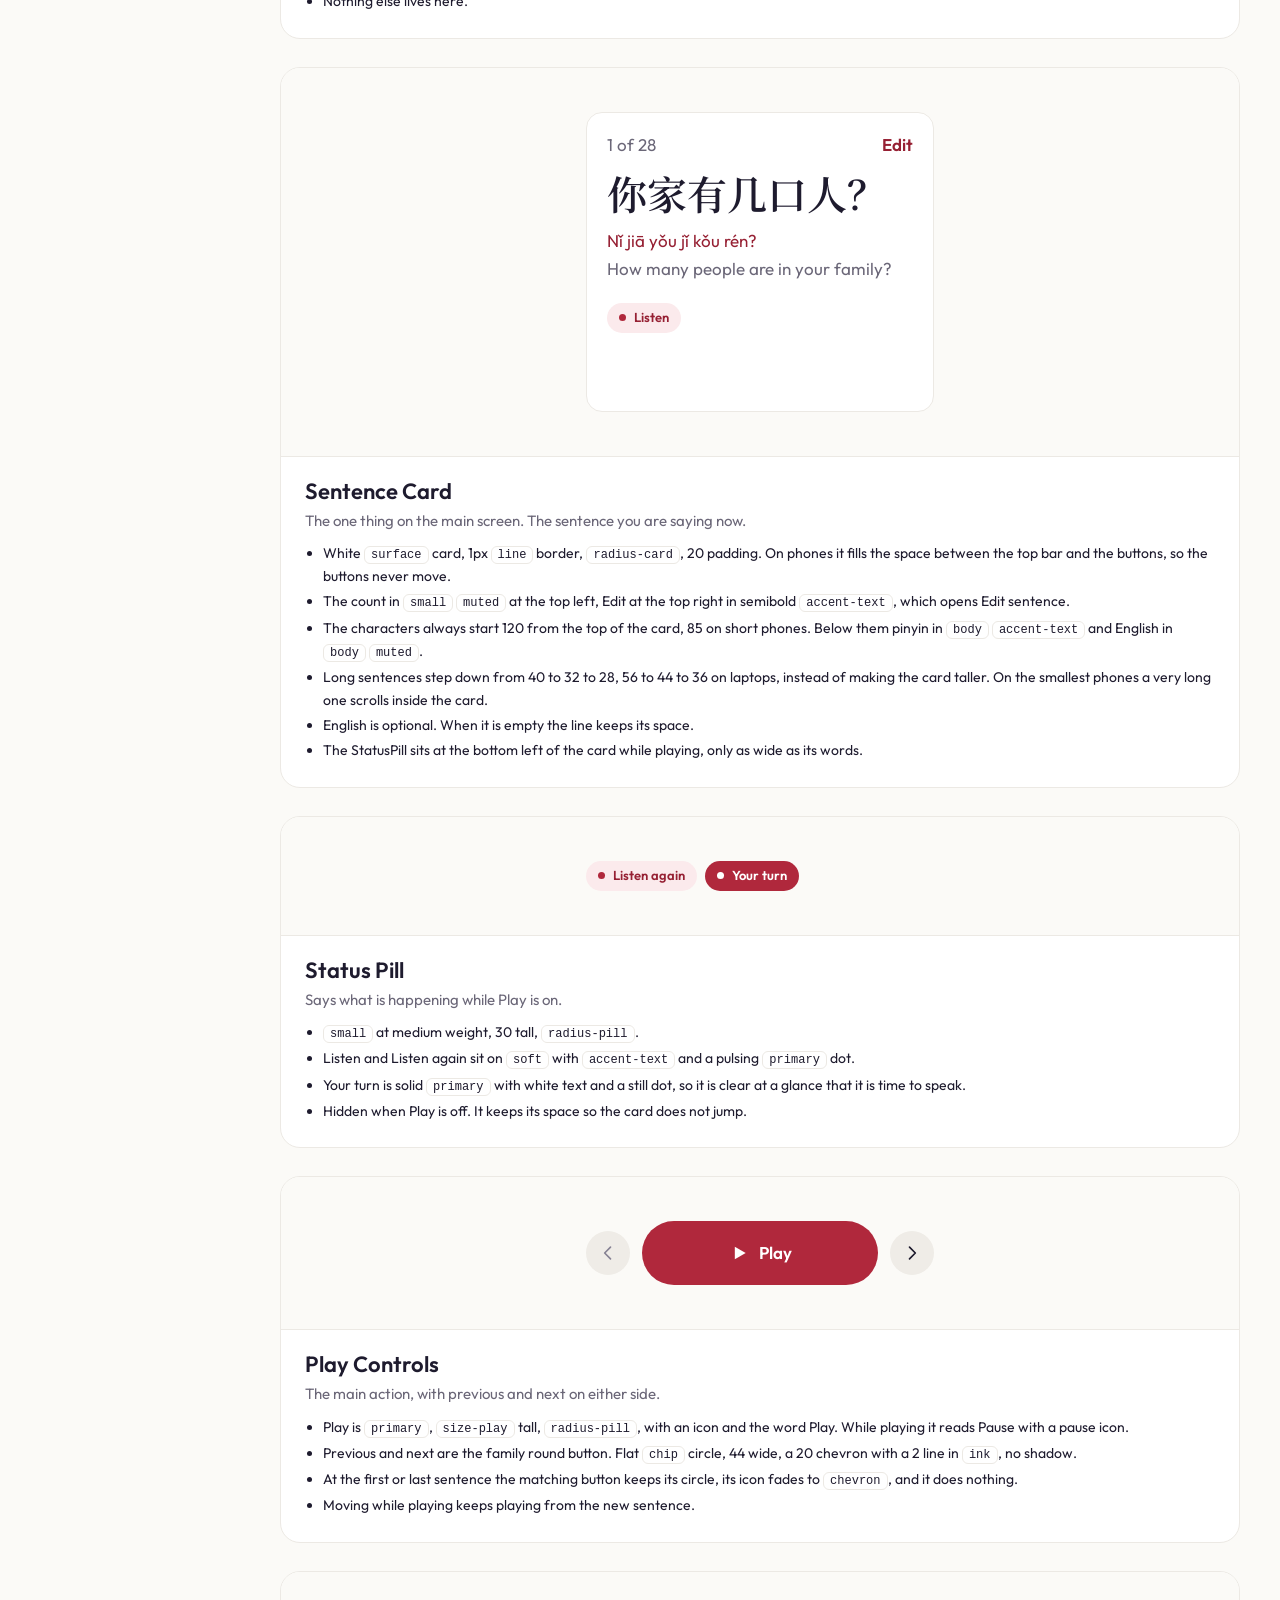
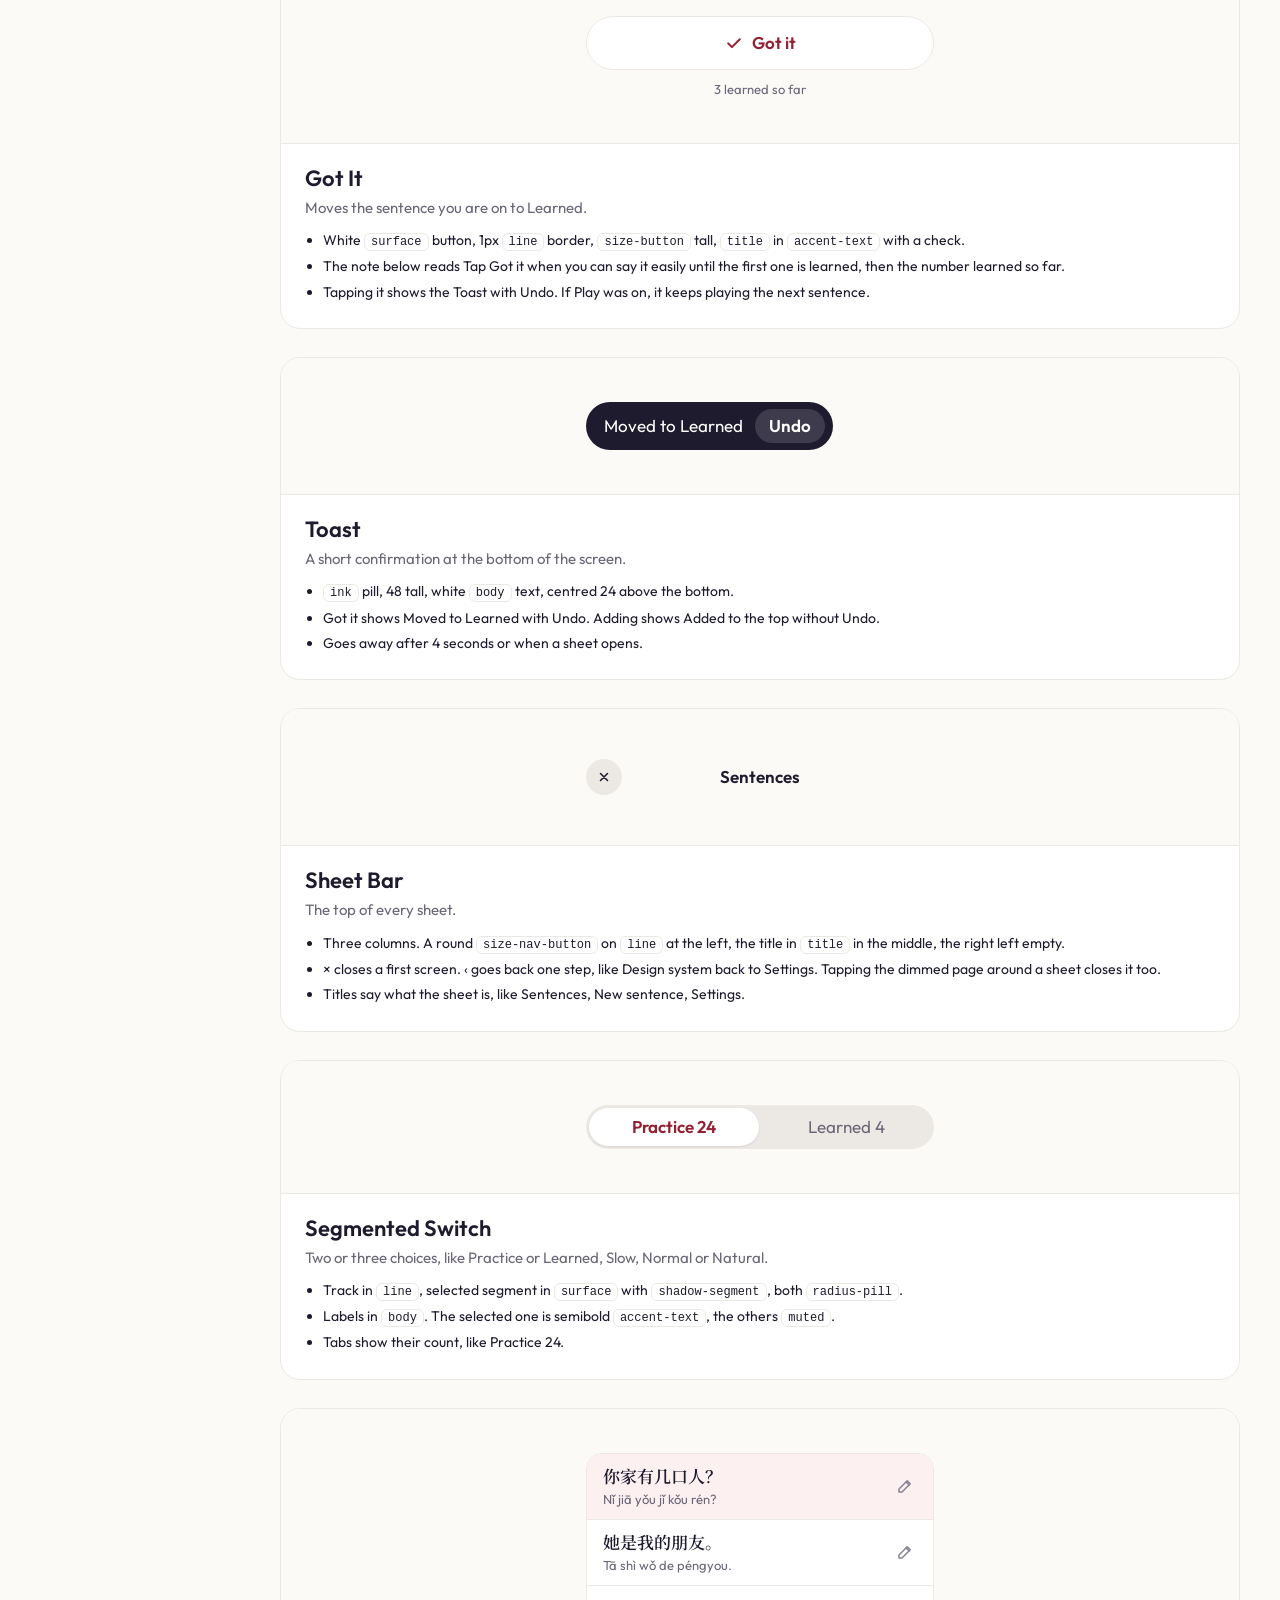
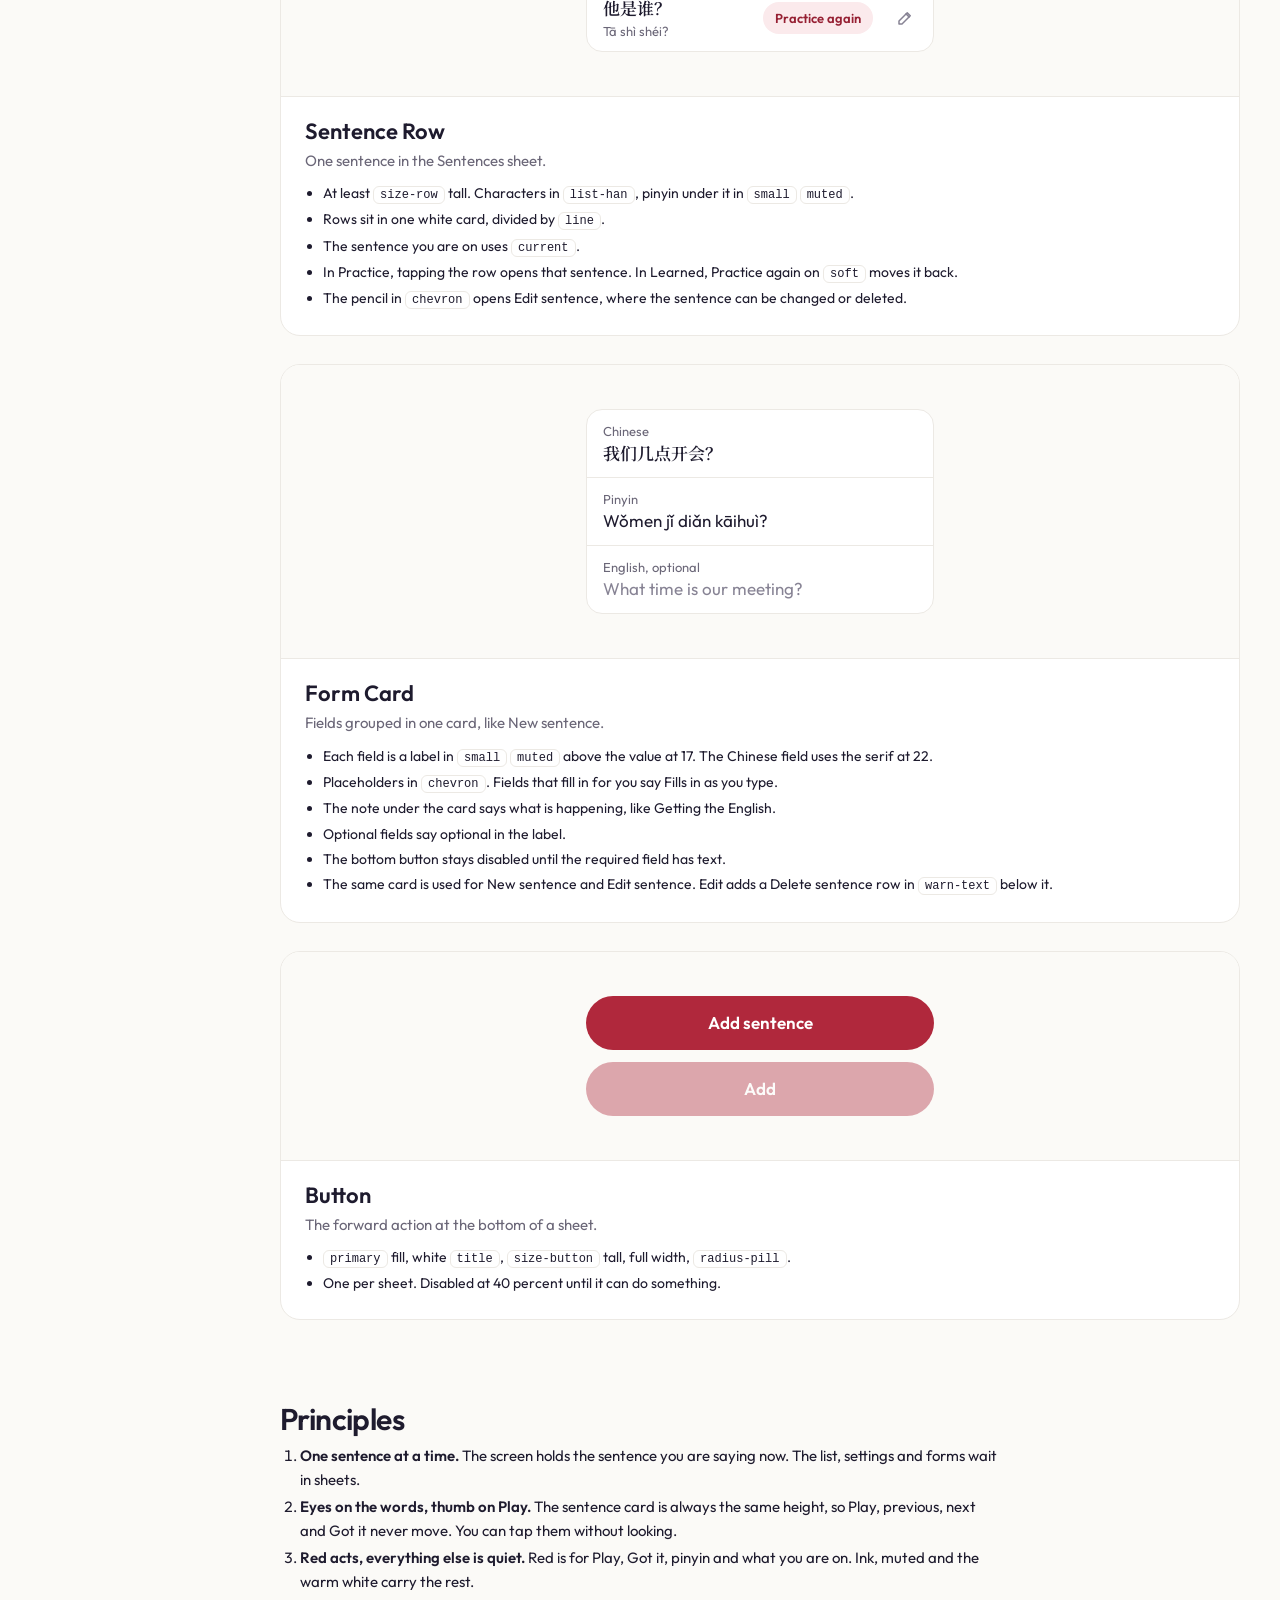
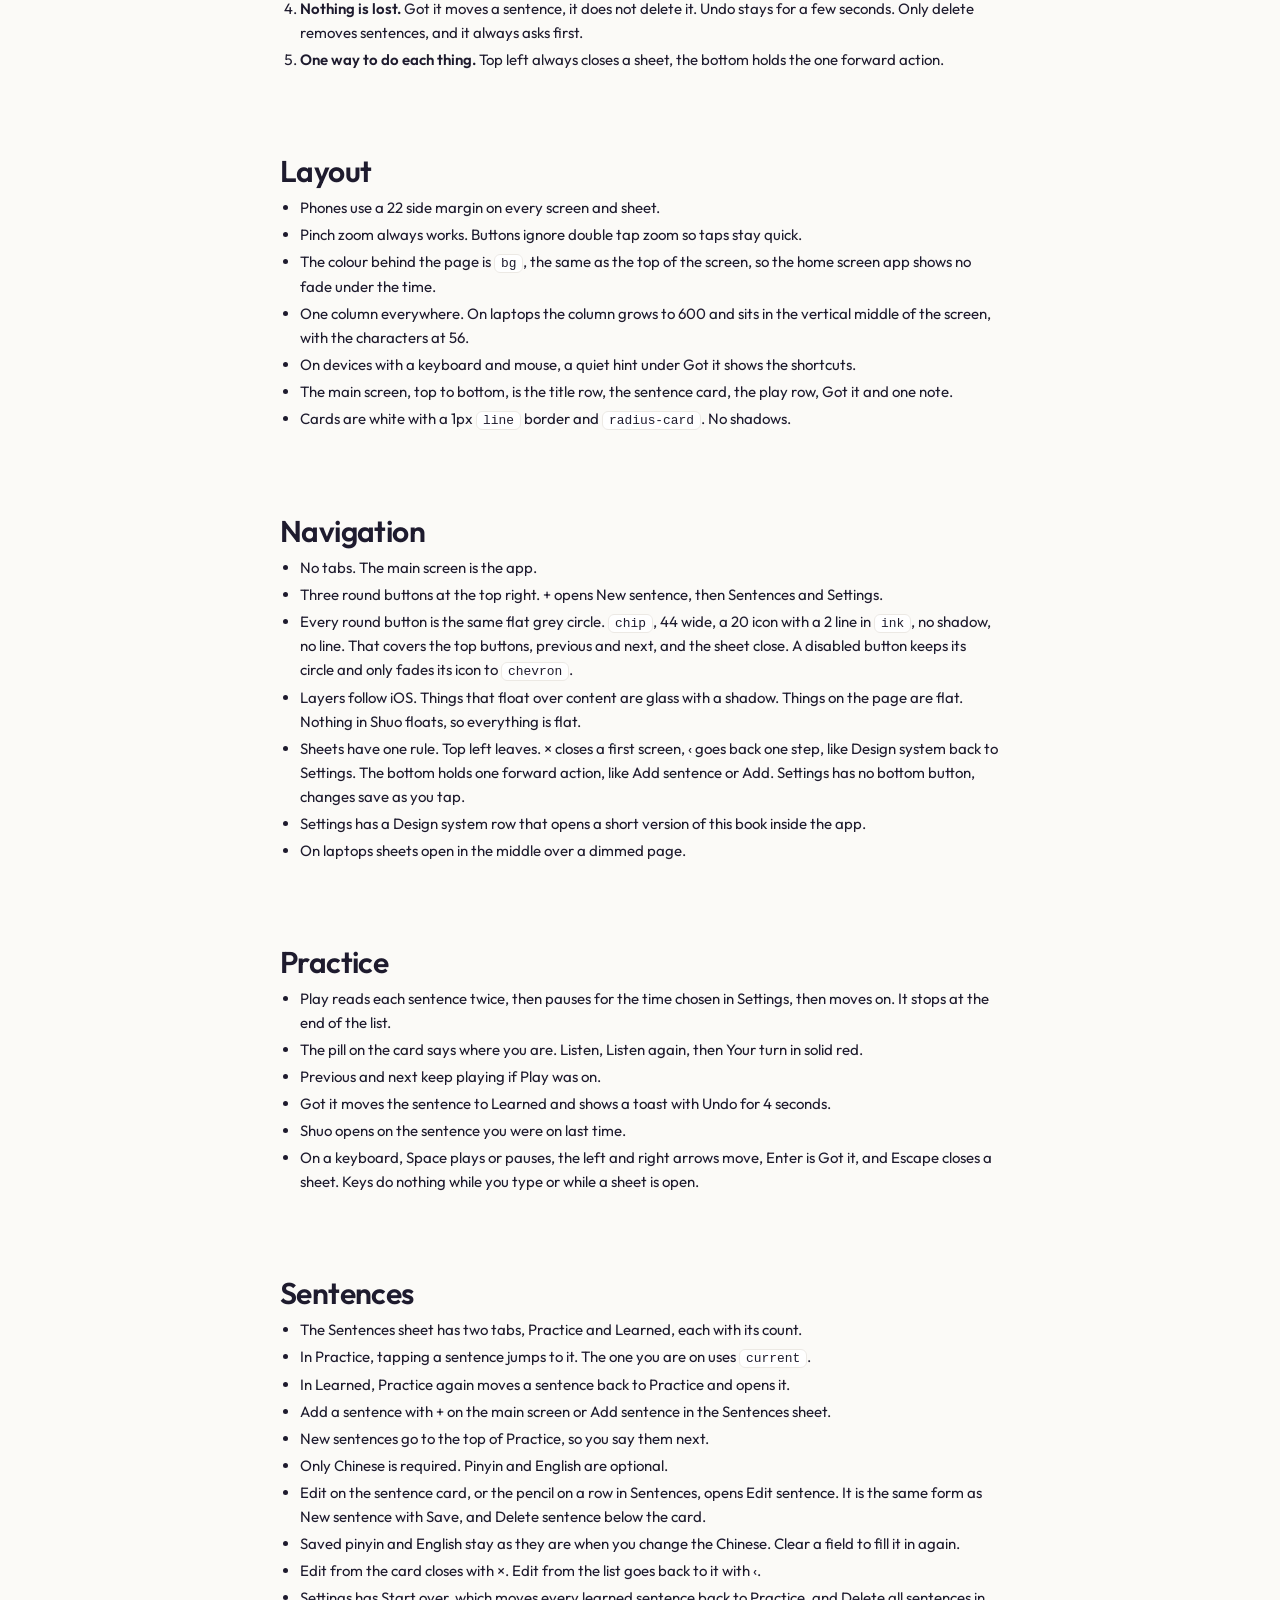
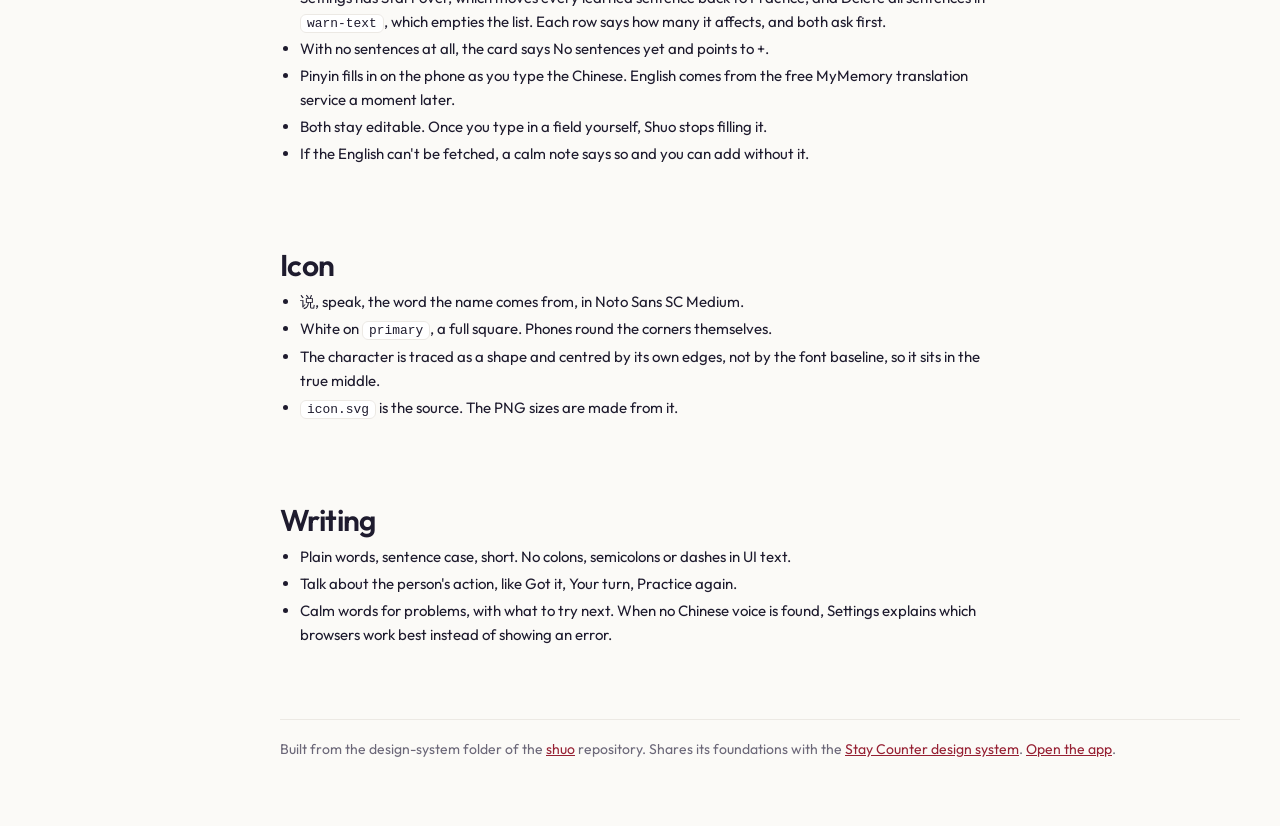
==== commit adbc08a9: "Family rules: iOS layers, one flat round button, five text styles with 17 body Co-Authored-By: Claud" ====
--- a/design-system/index.html
+++ b/design-system/index.html
@@ -45,8 +45,8 @@
   --font-mark: "Noto Sans SC", "PingFang SC", sans-serif;
 }
 .sentence { font-family: var(--font-han); font-size: 40px; line-height: 52px; font-weight: 600; }
-.title { font-family: var(--font-sans); font-size: 15px; line-height: 20px; font-weight: 600; }
-.body { font-family: var(--font-sans); font-size: 15px; line-height: 22px; font-weight: 400; }
+.title { font-family: var(--font-sans); font-size: 17px; line-height: 22px; font-weight: 600; }
+.body { font-family: var(--font-sans); font-size: 17px; line-height: 24px; font-weight: 400; }
 .small { font-family: var(--font-sans); font-size: 13px; line-height: 19px; font-weight: 400; }
 .list-han { font-family: var(--font-han); font-size: 17px; line-height: 24px; font-weight: 600; }
 
@@ -159,7 +159,7 @@
 
   <h2 class="sec" id="type">Type</h2>
   <p class="lead">Outfit for Latin text and Noto Serif SC for Chinese characters. Sizes shown at real size.</p>
-  <div class="specimens"><div class="spec"><div class="info"><b>sentence</b>40px · 600<br>The sentence on the card. The one thing on the screen, so it sits outside the four styles. 56 on laptops.</div><div class="sample sentence">你家有几口人？</div></div><div class="spec"><div class="info"><b>title</b>15px · 600<br>Section headers, buttons, sheet titles and Shuo at the top. Same size as body, set apart by weight only.</div><div class="sample title">Playback</div></div><div class="spec"><div class="info"><b>body</b>15px · 400<br>Pinyin under the sentence in accent-text, English in muted, setting labels, segment labels, the toast.</div><div class="sample body">Nǐ jiā yǒu jǐ kǒu rén?</div></div><div class="spec"><div class="info"><b>small</b>13px · 400<br>The count, notes under buttons, field labels, pinyin in a list row, warnings. Edit and the status pill use it in semibold.</div><div class="sample small">Tap Got it when you can say it easily</div></div><div class="spec"><div class="info"><b>list-han</b>17px · 600<br>Characters in a list row. Chinese stays 17 so the serif strokes stay clear.</div><div class="sample list-han">她是我的朋友。</div></div></div>
+  <div class="specimens"><div class="spec"><div class="info"><b>sentence</b>40px · 600<br>The sentence on the card. The one thing on the screen, so it sits outside the four styles. 56 on laptops.</div><div class="sample sentence">你家有几口人？</div></div><div class="spec"><div class="info"><b>title</b>17px · 600<br>Buttons, sheet titles and Shuo at the top. Same size as body, set apart by weight only. Section headers use 20.</div><div class="sample title">Playback</div></div><div class="spec"><div class="info"><b>body</b>17px · 400<br>Pinyin under the sentence in accent-text, English in muted, setting labels, segment labels, the toast.</div><div class="sample body">Nǐ jiā yǒu jǐ kǒu rén?</div></div><div class="spec"><div class="info"><b>small</b>13px · 400<br>The count, notes under buttons, field labels, pinyin in a list row, warnings. Edit and the status pill use it in semibold.</div><div class="sample small">Tap Got it when you can say it easily</div></div><div class="spec"><div class="info"><b>list-han</b>17px · 600<br>Characters in a list row. Chinese stays 17 so the serif strokes stay clear.</div><div class="sample list-han">她是我的朋友。</div></div></div>
 
   <h2 class="sec" id="scale">Spacing and shape</h2>
   <div class="scales">
@@ -175,9 +175,9 @@
 <div style="font-family:var(--font-sans);background:var(--bg);color:var(--ink);padding:16px;max-width:380px;width:100%">
 <div style="display:flex;align-items:center;justify-content:space-between;height:44px">
 <div style="display:flex;align-items:baseline;gap:8px"><b class="title">Shuo</b><span style="font-family:var(--font-mark);font-weight:500;font-size:17px;color:var(--accent-text)">说</span></div>
-<div style="display:flex;gap:8px"><button type="button" aria-label="Add sentence" style="width:44px;height:44px;border-radius:999px;border:0;background:var(--chip);color:var(--ink);display:flex;align-items:center;justify-content:center"><svg width="20" height="20" viewBox="0 0 24 24" fill="none" stroke="currentColor" stroke-width="2.4" stroke-linecap="round"><path d="M12 5v14M5 12h14"/></svg></button><button type="button" aria-label="Sentences" style="width:44px;height:44px;border-radius:999px;border:0;background:var(--chip);color:var(--ink);display:flex;align-items:center;justify-content:center"><svg width="20" height="20" viewBox="0 0 24 24" fill="none" stroke="currentColor" stroke-width="2" stroke-linecap="round"><path d="M8 6h13M8 12h13M8 18h13"/><circle cx="3.5" cy="6" r="1" fill="currentColor"/><circle cx="3.5" cy="12" r="1" fill="currentColor"/><circle cx="3.5" cy="18" r="1" fill="currentColor"/></svg></button><button type="button" aria-label="Settings" style="width:44px;height:44px;border-radius:999px;border:0;background:var(--chip);color:var(--ink);display:flex;align-items:center;justify-content:center"><svg width="20" height="20" viewBox="0 0 24 24" fill="none" stroke="currentColor" stroke-width="2" stroke-linecap="round"><path d="M4 7h10M18 7h2M4 17h4M12 17h8"/><circle cx="16" cy="7" r="2"/><circle cx="10" cy="17" r="2"/></svg></button></div>
-</div></div>
-</div><div class="guide"><h3>Top Bar</h3><p class="lead">The top of the main screen.</p><ul><li>Shuo in <code>title</code> with 说 next to it in <code>font-mark</code>, Noto Sans SC Medium at 20 in <code>accent-text</code>. The same character and font as the icon, so the name and the icon read as one mark.</li><li>Three <code>size-round</code> buttons on <code>chip</code> at the right. + opens New sentence, the list icon opens Sentences, the sliders icon opens Settings.</li><li>+ comes first because adding a sentence you just heard should take one tap.</li><li>Nothing else lives here.</li></ul></div></section>
+<div style="display:flex;gap:8px"><button type="button" aria-label="Add sentence" style="width:44px;height:44px;border-radius:999px;border:0;background:var(--chip);color:var(--ink);display:flex;align-items:center;justify-content:center"><svg width="20" height="20" viewBox="0 0 24 24" fill="none" stroke="currentColor" stroke-width="2" stroke-linecap="round"><path d="M12 5v14M5 12h14"/></svg></button><button type="button" aria-label="Sentences" style="width:44px;height:44px;border-radius:999px;border:0;background:var(--chip);color:var(--ink);display:flex;align-items:center;justify-content:center"><svg width="20" height="20" viewBox="0 0 24 24" fill="none" stroke="currentColor" stroke-width="2" stroke-linecap="round"><path d="M8 6h13M8 12h13M8 18h13"/><circle cx="3.5" cy="6" r="1" fill="currentColor"/><circle cx="3.5" cy="12" r="1" fill="currentColor"/><circle cx="3.5" cy="18" r="1" fill="currentColor"/></svg></button><button type="button" aria-label="Settings" style="width:44px;height:44px;border-radius:999px;border:0;background:var(--chip);color:var(--ink);display:flex;align-items:center;justify-content:center"><svg width="20" height="20" viewBox="0 0 24 24" fill="none" stroke="currentColor" stroke-width="2" stroke-linecap="round"><path d="M4 7h10M18 7h2M4 17h4M12 17h8"/><circle cx="16" cy="7" r="2"/><circle cx="10" cy="17" r="2"/></svg></button></div>
+</div></div>
+</div><div class="guide"><h3>Top Bar</h3><p class="lead">The top of the main screen.</p><ul><li>Shuo in <code>title</code> with 说 next to it in <code>font-mark</code>, Noto Sans SC Medium at 20 in <code>accent-text</code>. The same character and font as the icon, so the name and the icon read as one mark.</li><li>Three flat round buttons at the right. <code>chip</code>, 44 wide, a 20 icon with a 2 line in <code>ink</code>, no shadow. + opens New sentence, the list icon opens Sentences, the sliders icon opens Settings.</li><li>+ comes first because adding a sentence you just heard should take one tap.</li><li>Nothing else lives here.</li></ul></div></section>
 <section class="comp" id="sentencecard"><div class="stage">
 
 <div style="font-family:var(--font-sans);background:var(--bg);color:var(--ink);padding:16px;max-width:380px;width:100%">
@@ -200,12 +200,12 @@
 <section class="comp" id="playcontrols"><div class="stage">
 
 <div style="font-family:var(--font-sans);background:var(--bg);color:var(--ink);padding:16px;max-width:380px;width:100%">
-<div style="display:grid;grid-template-columns:54px 1fr 54px;gap:12px;align-items:center">
-<button type="button" disabled aria-label="Previous" style="width:54px;height:54px;border-radius:999px;border:0;background:var(--chip);color:var(--ink);display:flex;align-items:center;justify-content:center;opacity:.4"><svg width="22" height="22" viewBox="0 0 24 24" fill="none" stroke="currentColor" stroke-width="2.2" stroke-linecap="round" stroke-linejoin="round"><path d="M15 5l-7 7 7 7"/></svg></button>
+<div style="display:grid;grid-template-columns:44px 1fr 44px;gap:12px;align-items:center">
+<button type="button" disabled aria-label="Previous" style="width:44px;height:44px;border-radius:999px;border:0;background:var(--chip);color:var(--chevron);display:flex;align-items:center;justify-content:center"><svg width="20" height="20" viewBox="0 0 24 24" fill="none" stroke="currentColor" stroke-width="2" stroke-linecap="round" stroke-linejoin="round"><path d="M15 5l-7 7 7 7"/></svg></button>
 <button type="button" class="title" style="height:64px;border:0;border-radius:999px;background:var(--primary);color:#fff;display:flex;align-items:center;justify-content:center;gap:10px;font-family:var(--font-sans)"><svg width="20" height="20" viewBox="0 0 24 24" fill="currentColor"><path d="M7 4.5v15l13-7.5z"/></svg>Play</button>
-<button type="button" aria-label="Next" style="width:54px;height:54px;border-radius:999px;border:0;background:var(--chip);color:var(--ink);display:flex;align-items:center;justify-content:center"><svg width="22" height="22" viewBox="0 0 24 24" fill="none" stroke="currentColor" stroke-width="2.2" stroke-linecap="round" stroke-linejoin="round"><path d="M9 5l7 7-7 7"/></svg></button>
-</div></div>
-</div><div class="guide"><h3>Play Controls</h3><p class="lead">The main action, with previous and next on either side.</p><ul><li>Play is <code>primary</code>, <code>size-play</code> tall, <code>radius-pill</code>, with an icon and the word Play. While playing it reads Pause with a pause icon.</li><li>Previous and next are <code>size-button</code> round buttons on <code>chip</code> with <code>ink</code> chevrons.</li><li>At the first or last sentence the matching button fades to 40 percent and does nothing.</li><li>Moving while playing keeps playing from the new sentence.</li></ul></div></section>
+<button type="button" aria-label="Next" style="width:44px;height:44px;border-radius:999px;border:0;background:var(--chip);color:var(--ink);display:flex;align-items:center;justify-content:center"><svg width="20" height="20" viewBox="0 0 24 24" fill="none" stroke="currentColor" stroke-width="2" stroke-linecap="round" stroke-linejoin="round"><path d="M9 5l7 7-7 7"/></svg></button>
+</div></div>
+</div><div class="guide"><h3>Play Controls</h3><p class="lead">The main action, with previous and next on either side.</p><ul><li>Play is <code>primary</code>, <code>size-play</code> tall, <code>radius-pill</code>, with an icon and the word Play. While playing it reads Pause with a pause icon.</li><li>Previous and next are the family round button. Flat <code>chip</code> circle, 44 wide, a 20 chevron with a 2 line in <code>ink</code>, no shadow.</li><li>At the first or last sentence the matching button keeps its circle, its icon fades to <code>chevron</code>, and it does nothing.</li><li>Moving while playing keeps playing from the new sentence.</li></ul></div></section>
 <section class="comp" id="gotit"><div class="stage">
 
 <div style="font-family:var(--font-sans);background:var(--bg);color:var(--ink);padding:16px;max-width:380px;width:100%">
@@ -263,7 +263,7 @@
 
   <h2 class="sec" id="principles">Principles</h2><div class="prose"><ol><li><b>One sentence at a time.</b> The screen holds the sentence you are saying now. The list, settings and forms wait in sheets.</li><li><b>Eyes on the words, thumb on Play.</b> The sentence card is always the same height, so Play, previous, next and Got it never move. You can tap them without looking.</li><li><b>Red acts, everything else is quiet.</b> Red is for Play, Got it, pinyin and what you are on. Ink, muted and the warm white carry the rest.</li><li><b>Nothing is lost.</b> Got it moves a sentence, it does not delete it. Undo stays for a few seconds. Only delete removes sentences, and it always asks first.</li><li><b>One way to do each thing.</b> Top left always closes a sheet, the bottom holds the one forward action.</li></ol></div>
 <h2 class="sec" id="layout">Layout</h2><div class="prose"><ul><li>Phones use a 22 side margin on every screen and sheet.</li><li>Pinch zoom always works. Buttons ignore double tap zoom so taps stay quick.</li><li>The colour behind the page is <code>bg</code>, the same as the top of the screen, so the home screen app shows no fade under the time.</li><li>One column everywhere. On laptops the column grows to 600 and sits in the vertical middle of the screen, with the characters at 56.</li><li>On devices with a keyboard and mouse, a quiet hint under Got it shows the shortcuts.</li><li>The main screen, top to bottom, is the title row, the sentence card, the play row, Got it and one note.</li><li>Cards are white with a 1px <code>line</code> border and <code>radius-card</code>. No shadows.</li></ul></div>
-<h2 class="sec" id="navigation">Navigation</h2><div class="prose"><ul><li>No tabs. The main screen is the app.</li><li>Three round buttons at the top right. + opens New sentence, then Sentences and Settings. They are glass, the same as Manna's floating controls. White at 72 percent, blur 20, saturate 1.6, a soft shadow and a 1px inner highlight. 44 wide with <code>ink</code> icons.</li><li>Glass is only for controls that float. Cards, sheets and the Play row stay solid.</li><li>Sheets have one rule. Top left leaves. × closes a first screen, ‹ goes back one step, like Design system back to Settings. The bottom holds one forward action, like Add sentence or Add. Settings has no bottom button, changes save as you tap.</li><li>Settings has a Design system row that opens a short version of this book inside the app.</li><li>On laptops sheets open in the middle over a dimmed page.</li></ul></div>
+<h2 class="sec" id="navigation">Navigation</h2><div class="prose"><ul><li>No tabs. The main screen is the app.</li><li>Three round buttons at the top right. + opens New sentence, then Sentences and Settings.</li><li>Every round button is the same flat grey circle. <code>chip</code>, 44 wide, a 20 icon with a 2 line in <code>ink</code>, no shadow, no line. That covers the top buttons, previous and next, and the sheet close. A disabled button keeps its circle and only fades its icon to <code>chevron</code>.</li><li>Layers follow iOS. Things that float over content are glass with a shadow. Things on the page are flat. Nothing in Shuo floats, so everything is flat.</li><li>Sheets have one rule. Top left leaves. × closes a first screen, ‹ goes back one step, like Design system back to Settings. The bottom holds one forward action, like Add sentence or Add. Settings has no bottom button, changes save as you tap.</li><li>Settings has a Design system row that opens a short version of this book inside the app.</li><li>On laptops sheets open in the middle over a dimmed page.</li></ul></div>
 <h2 class="sec" id="practice">Practice</h2><div class="prose"><ul><li>Play reads each sentence twice, then pauses for the time chosen in Settings, then moves on. It stops at the end of the list.</li><li>The pill on the card says where you are. Listen, Listen again, then Your turn in solid red.</li><li>Previous and next keep playing if Play was on.</li><li>Got it moves the sentence to Learned and shows a toast with Undo for 4 seconds.</li><li>Shuo opens on the sentence you were on last time.</li><li>On a keyboard, Space plays or pauses, the left and right arrows move, Enter is Got it, and Escape closes a sheet. Keys do nothing while you type or while a sheet is open.</li></ul></div>
 <h2 class="sec" id="sentences">Sentences</h2><div class="prose"><ul><li>The Sentences sheet has two tabs, Practice and Learned, each with its count.</li><li>In Practice, tapping a sentence jumps to it. The one you are on uses <code>current</code>.</li><li>In Learned, Practice again moves a sentence back to Practice and opens it.</li><li>Add a sentence with + on the main screen or Add sentence in the Sentences sheet.</li><li>New sentences go to the top of Practice, so you say them next.</li><li>Only Chinese is required. Pinyin and English are optional.</li><li>Edit on the sentence card, or the pencil on a row in Sentences, opens Edit sentence. It is the same form as New sentence with Save, and Delete sentence below the card.</li><li>Saved pinyin and English stay as they are when you change the Chinese. Clear a field to fill it in again.</li><li>Edit from the card closes with ×. Edit from the list goes back to it with ‹.</li><li>Settings has Start over, which moves every learned sentence back to Practice, and Delete all sentences in <code>warn-text</code>, which empties the list. Each row says how many it affects, and both ask first.</li><li>With no sentences at all, the card says No sentences yet and points to +.</li><li>Pinyin fills in on the phone as you type the Chinese. English comes from the free MyMemory translation service a moment later.</li><li>Both stay editable. Once you type in a field yourself, Shuo stops filling it.</li><li>If the English can't be fetched, a calm note says so and you can add without it.</li></ul></div>
 <h2 class="sec" id="icon">Icon</h2><div class="prose"><ul><li>说, speak, the word the name comes from, in Noto Sans SC Medium.</li><li>White on <code>primary</code>, a full square. Phones round the corners themselves.</li><li>The character is traced as a shape and centred by its own edges, not by the font baseline, so it sits in the true middle.</li><li><code>icon.svg</code> is the source. The PNG sizes are made from it.</li></ul></div>
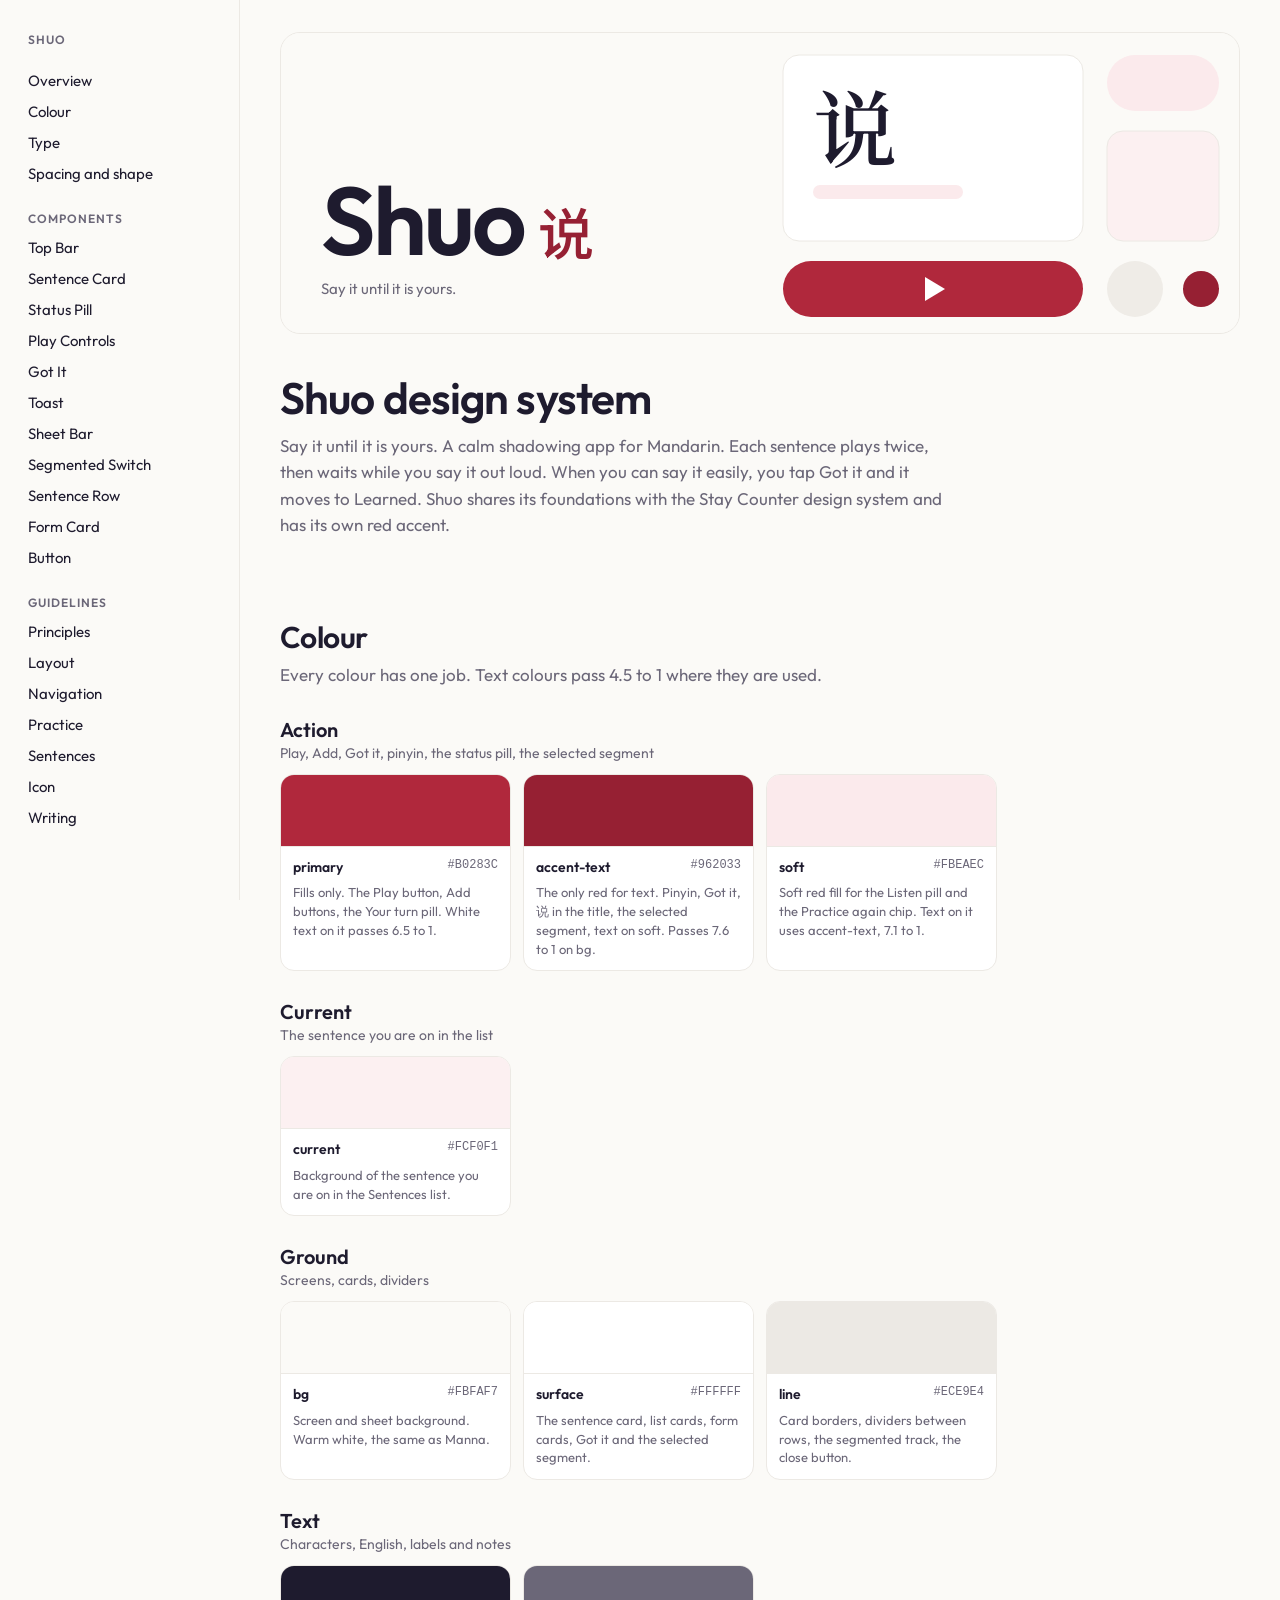
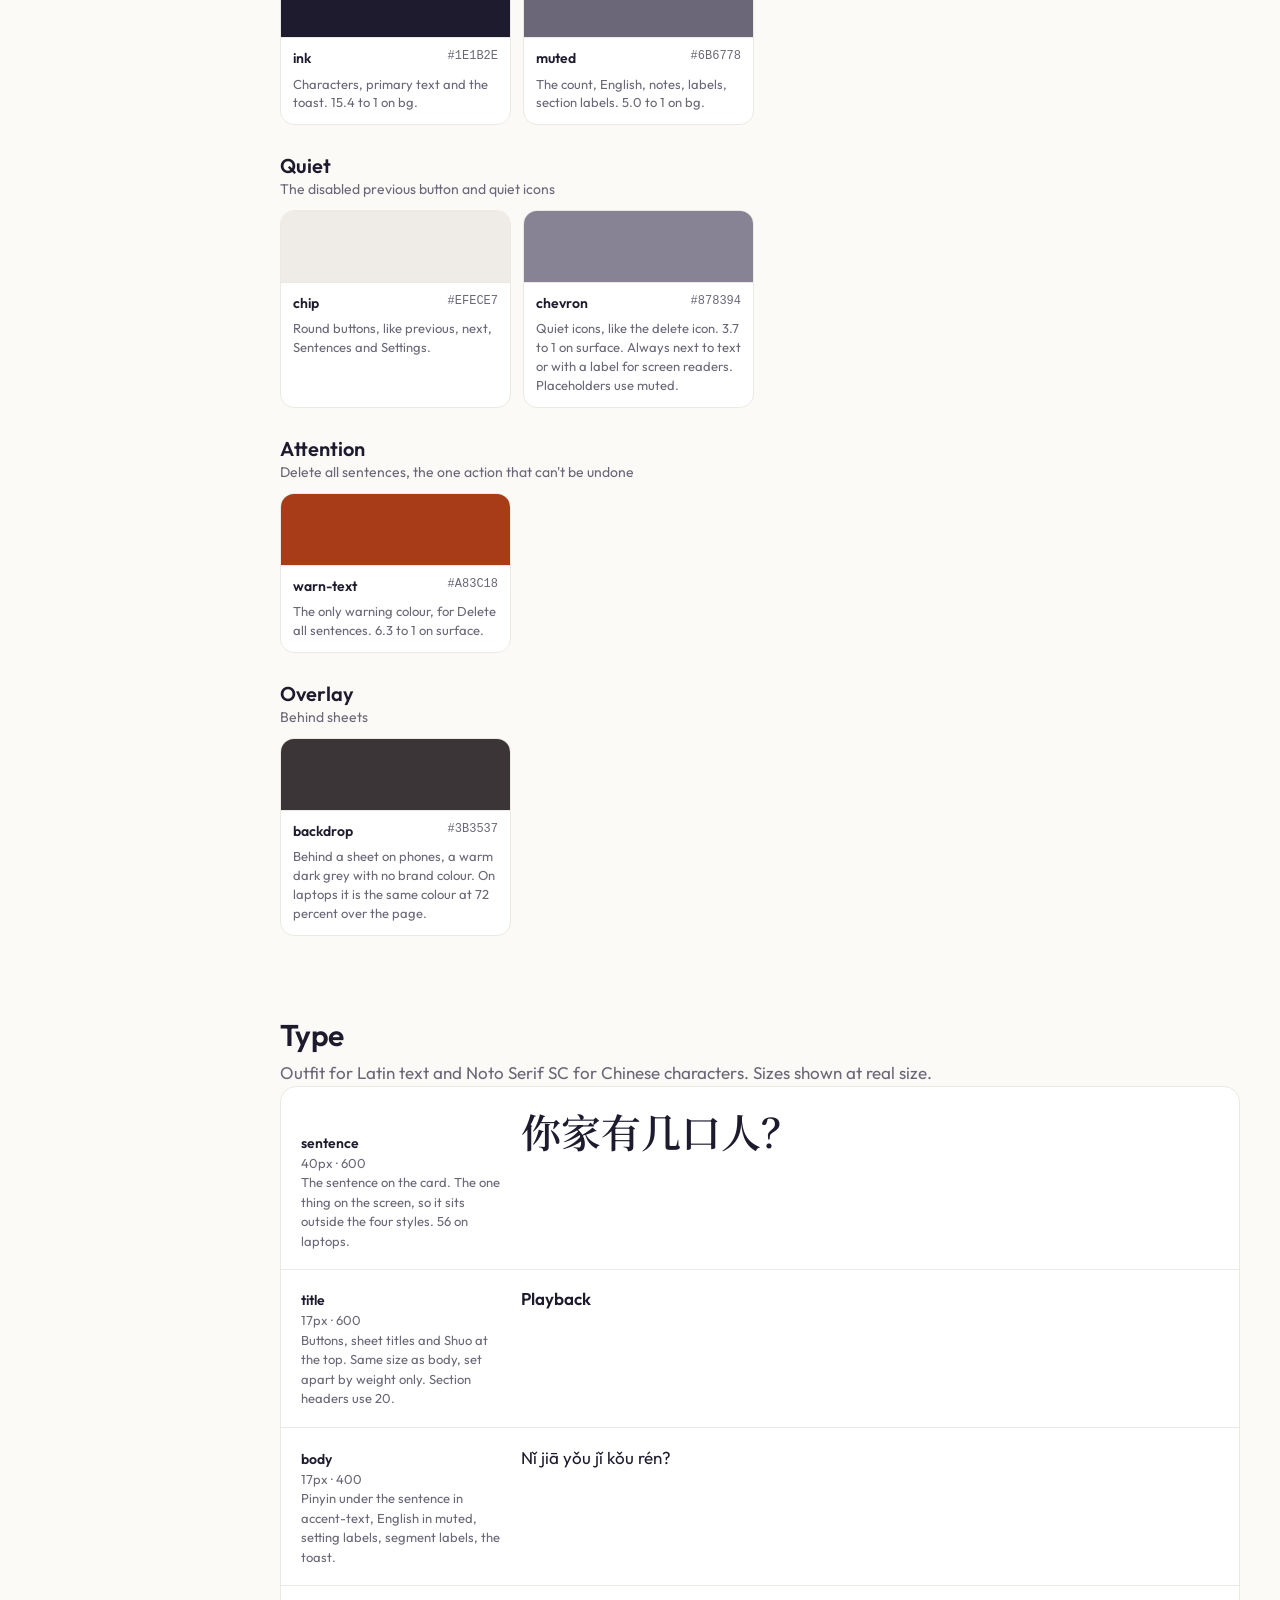
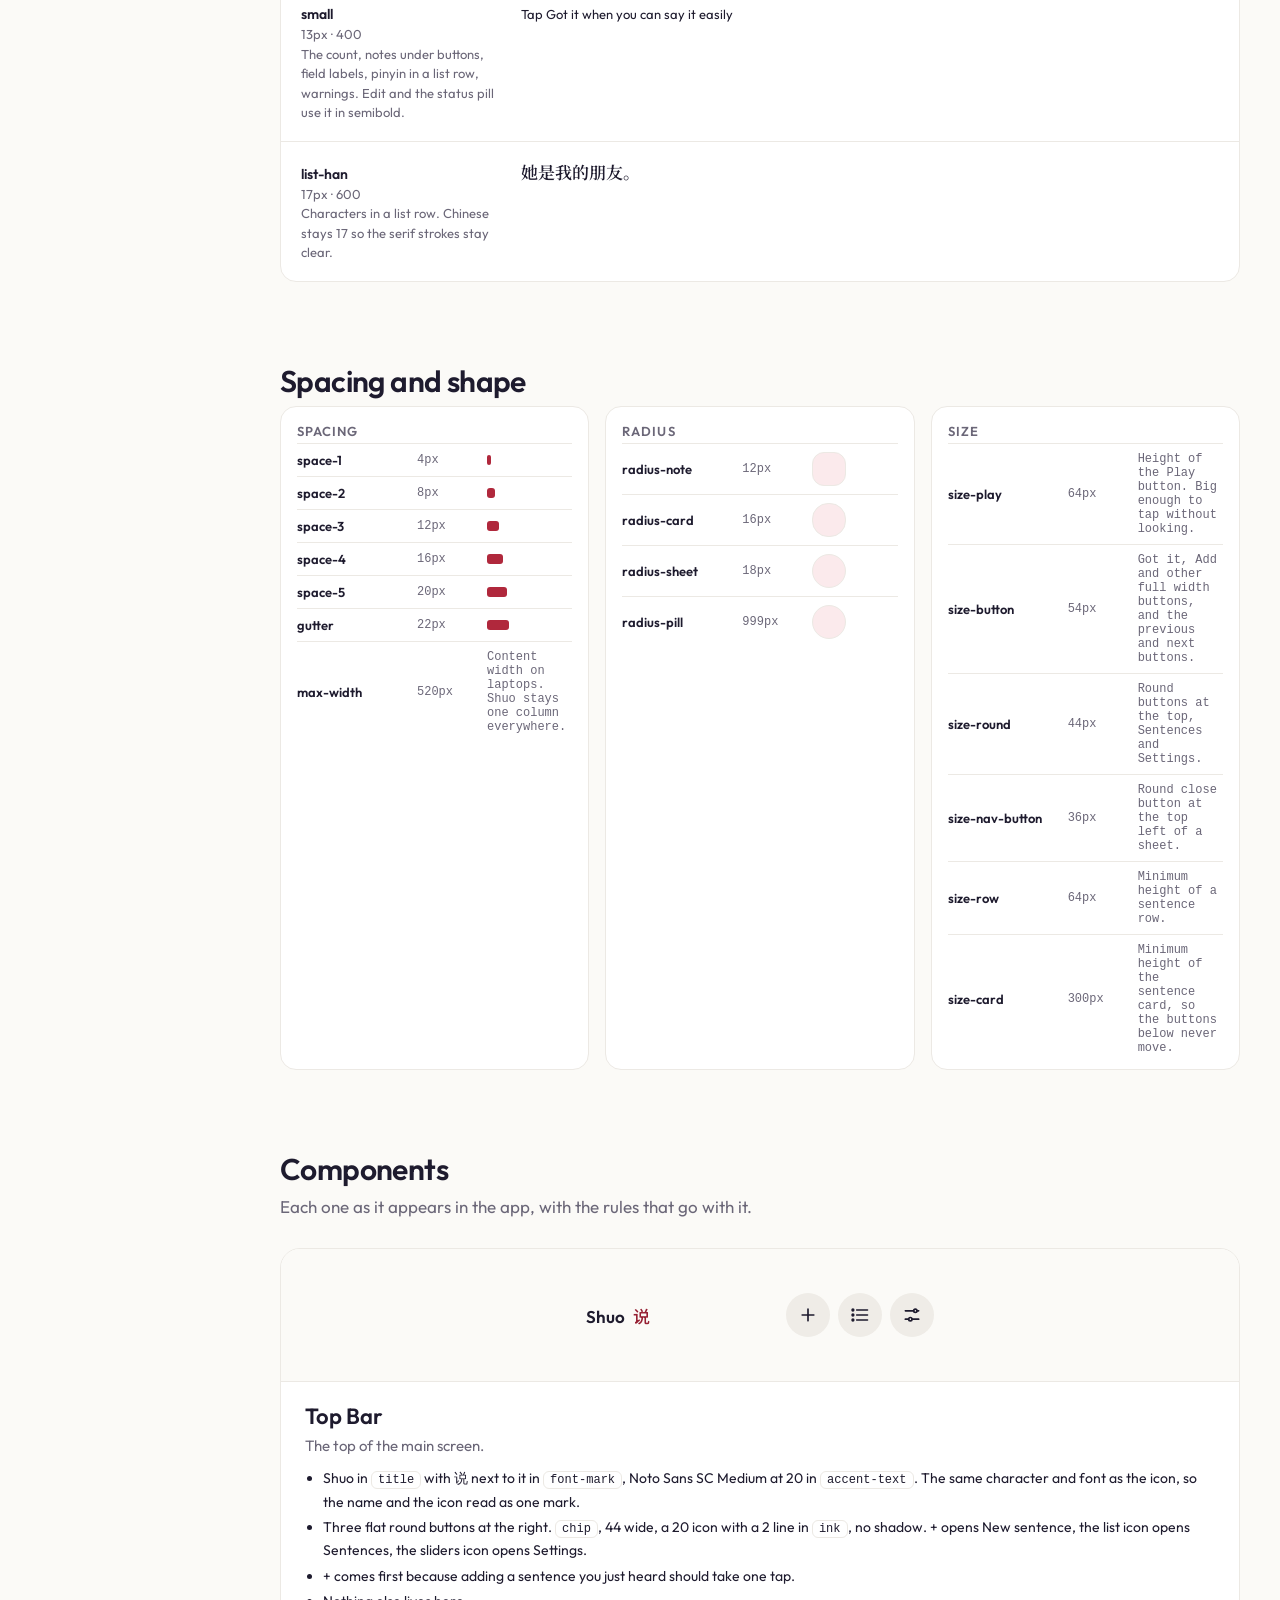
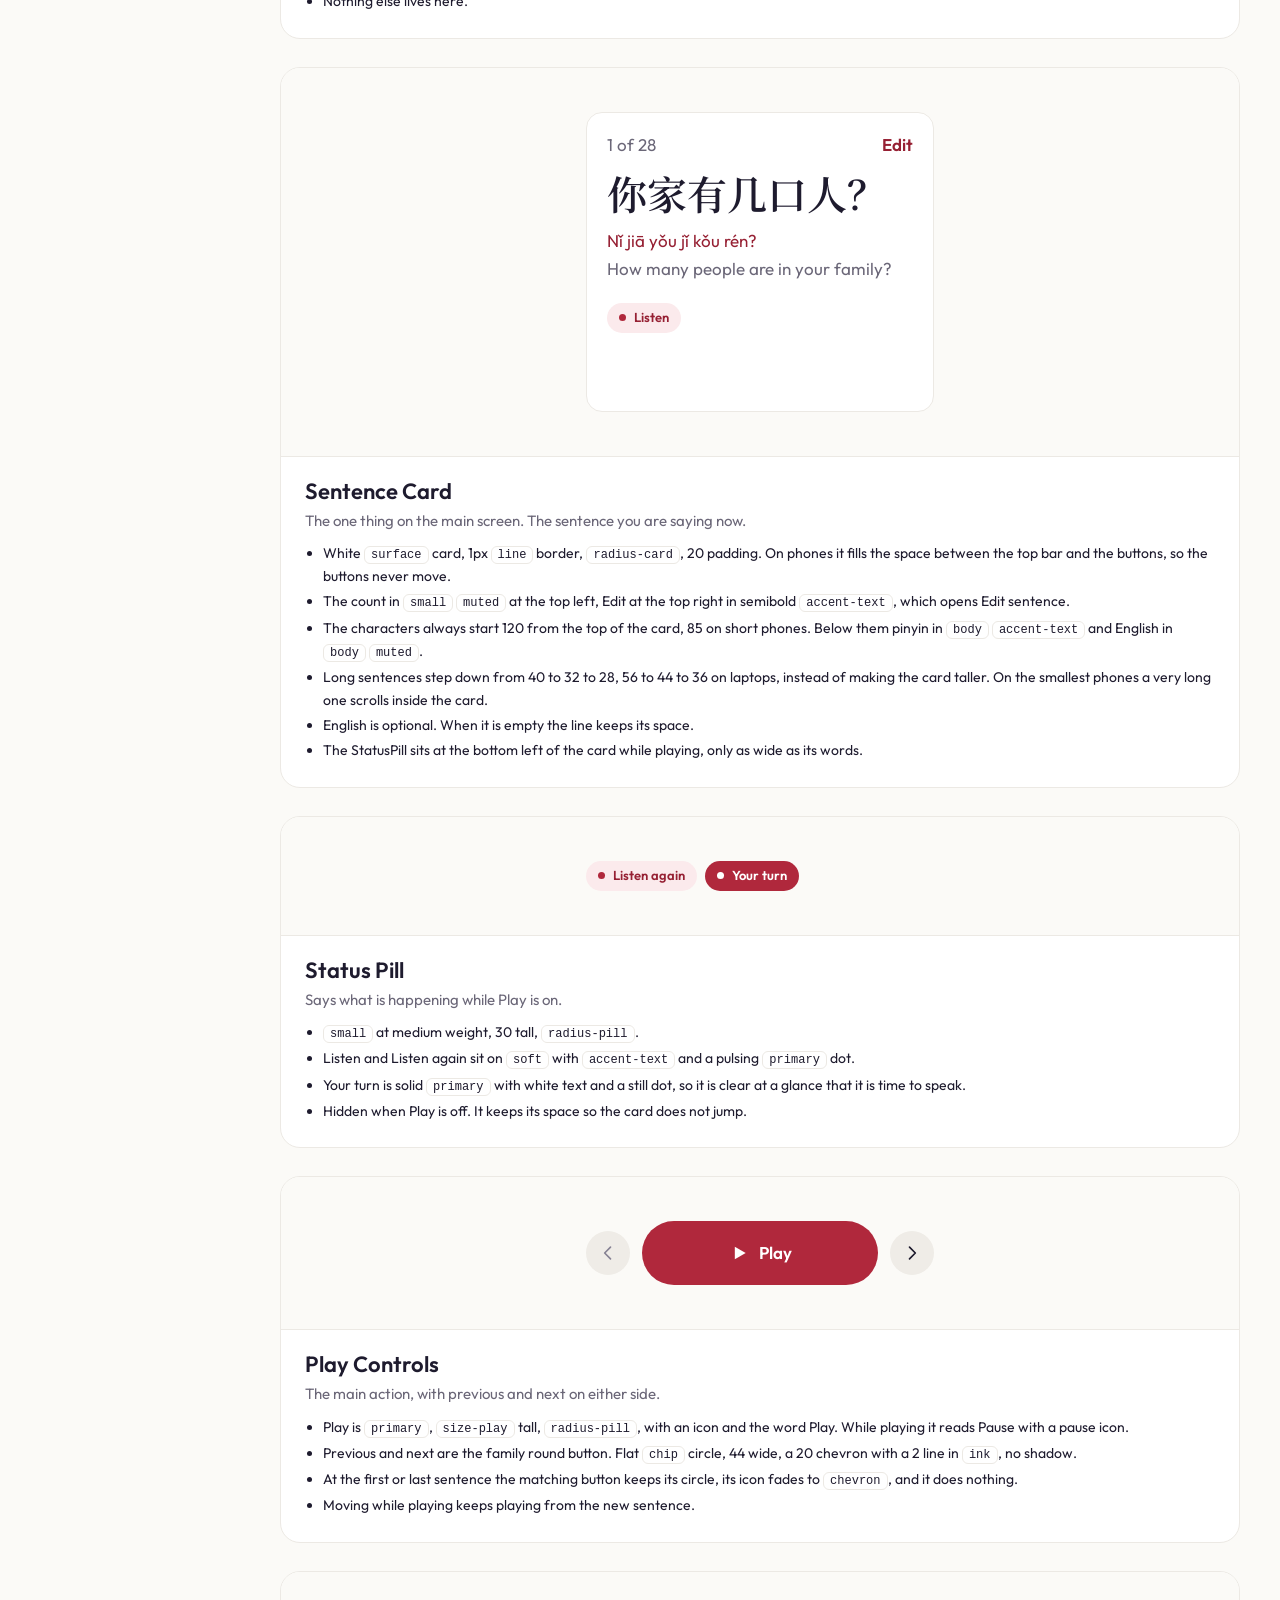
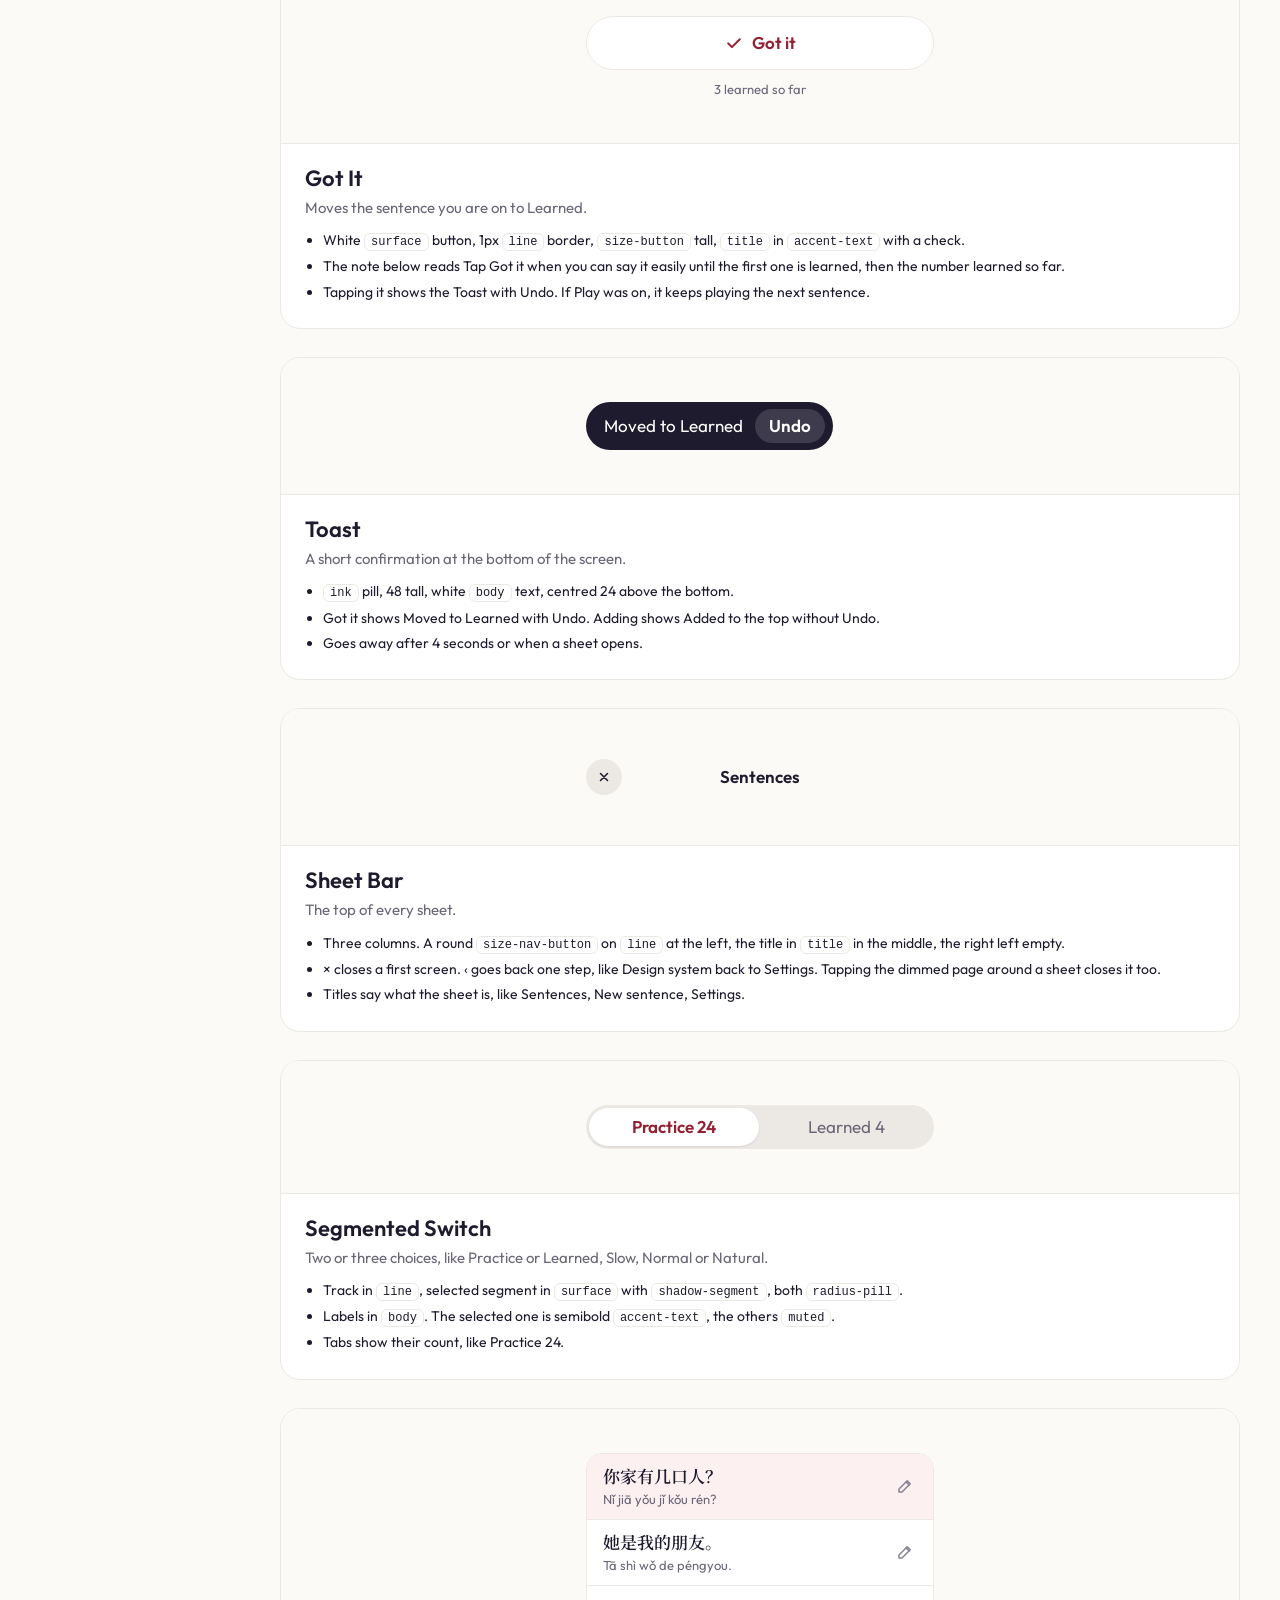
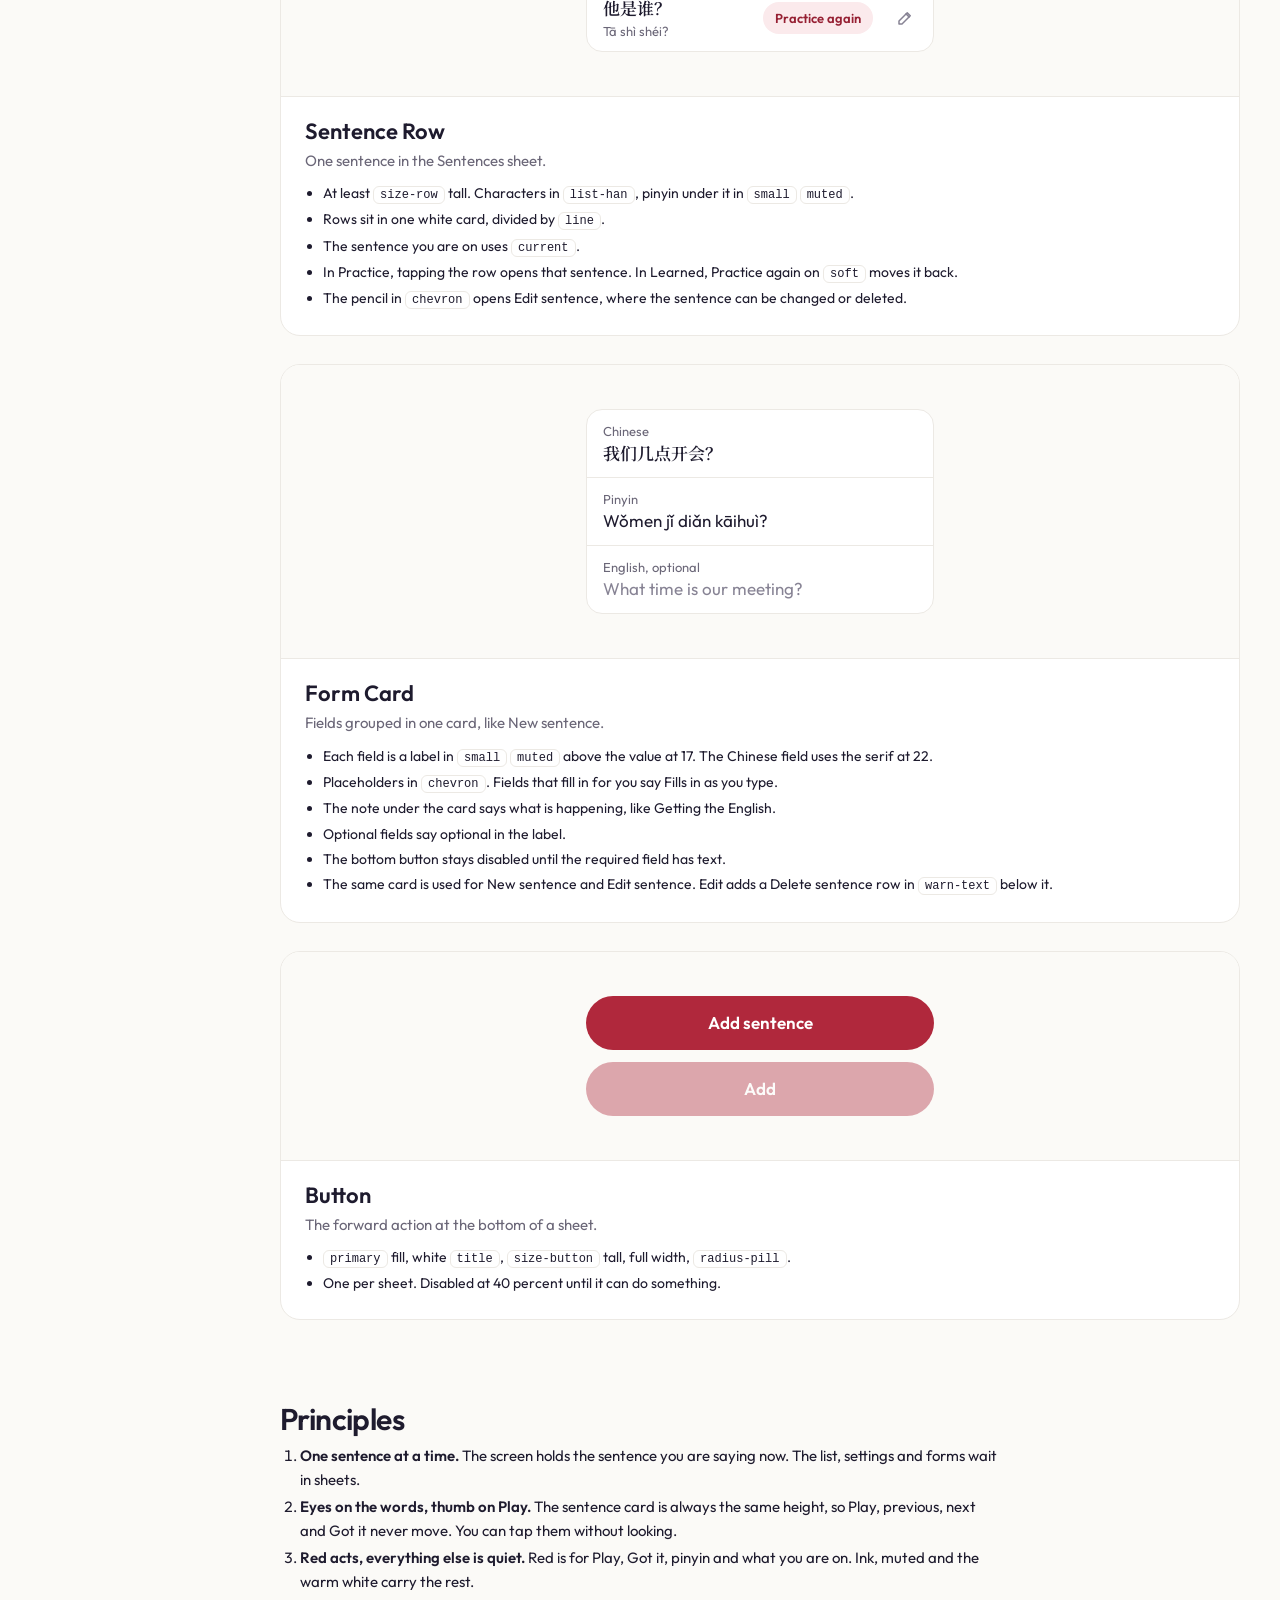
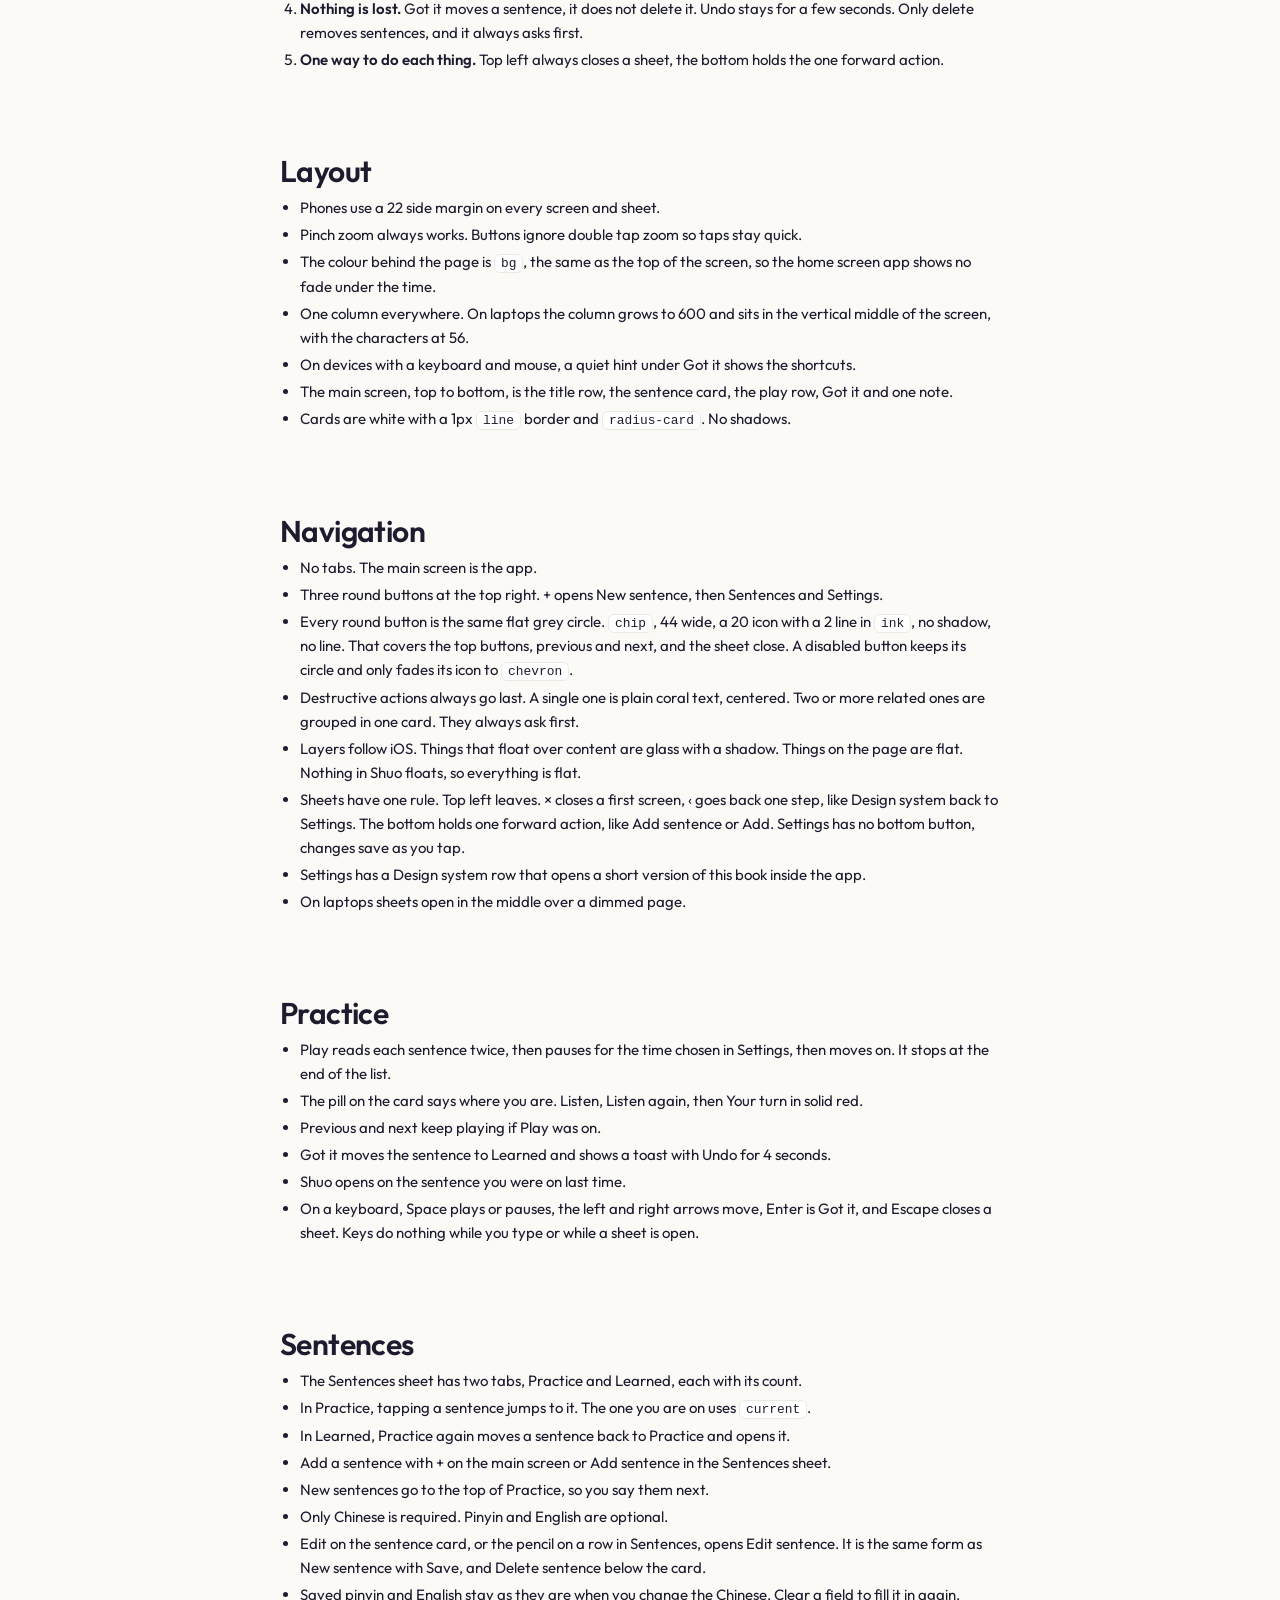
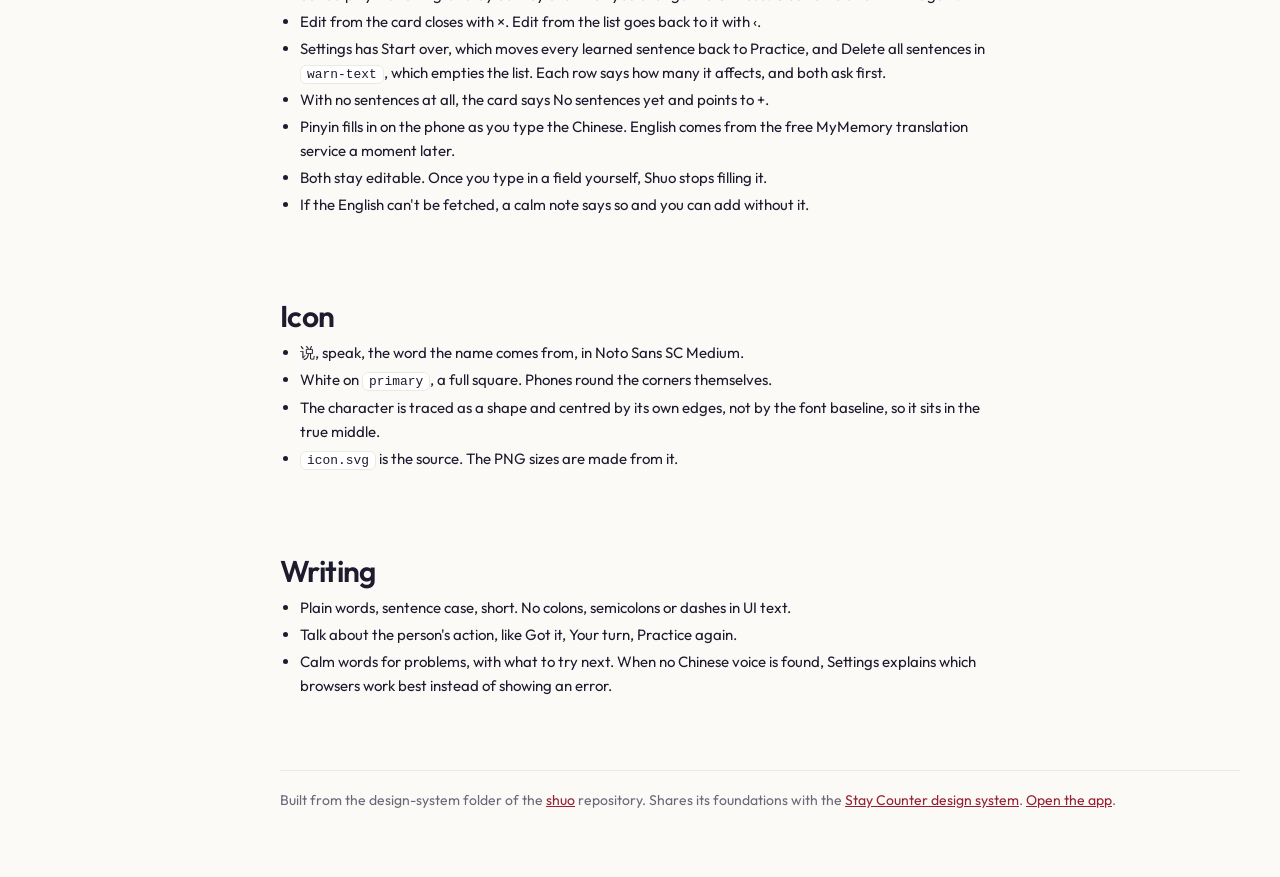
==== commit bd3d503e: "Destructive actions last, single as text, related ones grouped. Remove Testing from Stay Counter set" ====
--- a/design-system/index.html
+++ b/design-system/index.html
@@ -263,7 +263,7 @@
 
   <h2 class="sec" id="principles">Principles</h2><div class="prose"><ol><li><b>One sentence at a time.</b> The screen holds the sentence you are saying now. The list, settings and forms wait in sheets.</li><li><b>Eyes on the words, thumb on Play.</b> The sentence card is always the same height, so Play, previous, next and Got it never move. You can tap them without looking.</li><li><b>Red acts, everything else is quiet.</b> Red is for Play, Got it, pinyin and what you are on. Ink, muted and the warm white carry the rest.</li><li><b>Nothing is lost.</b> Got it moves a sentence, it does not delete it. Undo stays for a few seconds. Only delete removes sentences, and it always asks first.</li><li><b>One way to do each thing.</b> Top left always closes a sheet, the bottom holds the one forward action.</li></ol></div>
 <h2 class="sec" id="layout">Layout</h2><div class="prose"><ul><li>Phones use a 22 side margin on every screen and sheet.</li><li>Pinch zoom always works. Buttons ignore double tap zoom so taps stay quick.</li><li>The colour behind the page is <code>bg</code>, the same as the top of the screen, so the home screen app shows no fade under the time.</li><li>One column everywhere. On laptops the column grows to 600 and sits in the vertical middle of the screen, with the characters at 56.</li><li>On devices with a keyboard and mouse, a quiet hint under Got it shows the shortcuts.</li><li>The main screen, top to bottom, is the title row, the sentence card, the play row, Got it and one note.</li><li>Cards are white with a 1px <code>line</code> border and <code>radius-card</code>. No shadows.</li></ul></div>
-<h2 class="sec" id="navigation">Navigation</h2><div class="prose"><ul><li>No tabs. The main screen is the app.</li><li>Three round buttons at the top right. + opens New sentence, then Sentences and Settings.</li><li>Every round button is the same flat grey circle. <code>chip</code>, 44 wide, a 20 icon with a 2 line in <code>ink</code>, no shadow, no line. That covers the top buttons, previous and next, and the sheet close. A disabled button keeps its circle and only fades its icon to <code>chevron</code>.</li><li>Layers follow iOS. Things that float over content are glass with a shadow. Things on the page are flat. Nothing in Shuo floats, so everything is flat.</li><li>Sheets have one rule. Top left leaves. × closes a first screen, ‹ goes back one step, like Design system back to Settings. The bottom holds one forward action, like Add sentence or Add. Settings has no bottom button, changes save as you tap.</li><li>Settings has a Design system row that opens a short version of this book inside the app.</li><li>On laptops sheets open in the middle over a dimmed page.</li></ul></div>
+<h2 class="sec" id="navigation">Navigation</h2><div class="prose"><ul><li>No tabs. The main screen is the app.</li><li>Three round buttons at the top right. + opens New sentence, then Sentences and Settings.</li><li>Every round button is the same flat grey circle. <code>chip</code>, 44 wide, a 20 icon with a 2 line in <code>ink</code>, no shadow, no line. That covers the top buttons, previous and next, and the sheet close. A disabled button keeps its circle and only fades its icon to <code>chevron</code>.</li><li>Destructive actions always go last. A single one is plain coral text, centered. Two or more related ones are grouped in one card. They always ask first.</li><li>Layers follow iOS. Things that float over content are glass with a shadow. Things on the page are flat. Nothing in Shuo floats, so everything is flat.</li><li>Sheets have one rule. Top left leaves. × closes a first screen, ‹ goes back one step, like Design system back to Settings. The bottom holds one forward action, like Add sentence or Add. Settings has no bottom button, changes save as you tap.</li><li>Settings has a Design system row that opens a short version of this book inside the app.</li><li>On laptops sheets open in the middle over a dimmed page.</li></ul></div>
 <h2 class="sec" id="practice">Practice</h2><div class="prose"><ul><li>Play reads each sentence twice, then pauses for the time chosen in Settings, then moves on. It stops at the end of the list.</li><li>The pill on the card says where you are. Listen, Listen again, then Your turn in solid red.</li><li>Previous and next keep playing if Play was on.</li><li>Got it moves the sentence to Learned and shows a toast with Undo for 4 seconds.</li><li>Shuo opens on the sentence you were on last time.</li><li>On a keyboard, Space plays or pauses, the left and right arrows move, Enter is Got it, and Escape closes a sheet. Keys do nothing while you type or while a sheet is open.</li></ul></div>
 <h2 class="sec" id="sentences">Sentences</h2><div class="prose"><ul><li>The Sentences sheet has two tabs, Practice and Learned, each with its count.</li><li>In Practice, tapping a sentence jumps to it. The one you are on uses <code>current</code>.</li><li>In Learned, Practice again moves a sentence back to Practice and opens it.</li><li>Add a sentence with + on the main screen or Add sentence in the Sentences sheet.</li><li>New sentences go to the top of Practice, so you say them next.</li><li>Only Chinese is required. Pinyin and English are optional.</li><li>Edit on the sentence card, or the pencil on a row in Sentences, opens Edit sentence. It is the same form as New sentence with Save, and Delete sentence below the card.</li><li>Saved pinyin and English stay as they are when you change the Chinese. Clear a field to fill it in again.</li><li>Edit from the card closes with ×. Edit from the list goes back to it with ‹.</li><li>Settings has Start over, which moves every learned sentence back to Practice, and Delete all sentences in <code>warn-text</code>, which empties the list. Each row says how many it affects, and both ask first.</li><li>With no sentences at all, the card says No sentences yet and points to +.</li><li>Pinyin fills in on the phone as you type the Chinese. English comes from the free MyMemory translation service a moment later.</li><li>Both stay editable. Once you type in a field yourself, Shuo stops filling it.</li><li>If the English can't be fetched, a calm note says so and you can add without it.</li></ul></div>
 <h2 class="sec" id="icon">Icon</h2><div class="prose"><ul><li>说, speak, the word the name comes from, in Noto Sans SC Medium.</li><li>White on <code>primary</code>, a full square. Phones round the corners themselves.</li><li>The character is traced as a shape and centred by its own edges, not by the font baseline, so it sits in the true middle.</li><li><code>icon.svg</code> is the source. The PNG sizes are made from it.</li></ul></div>
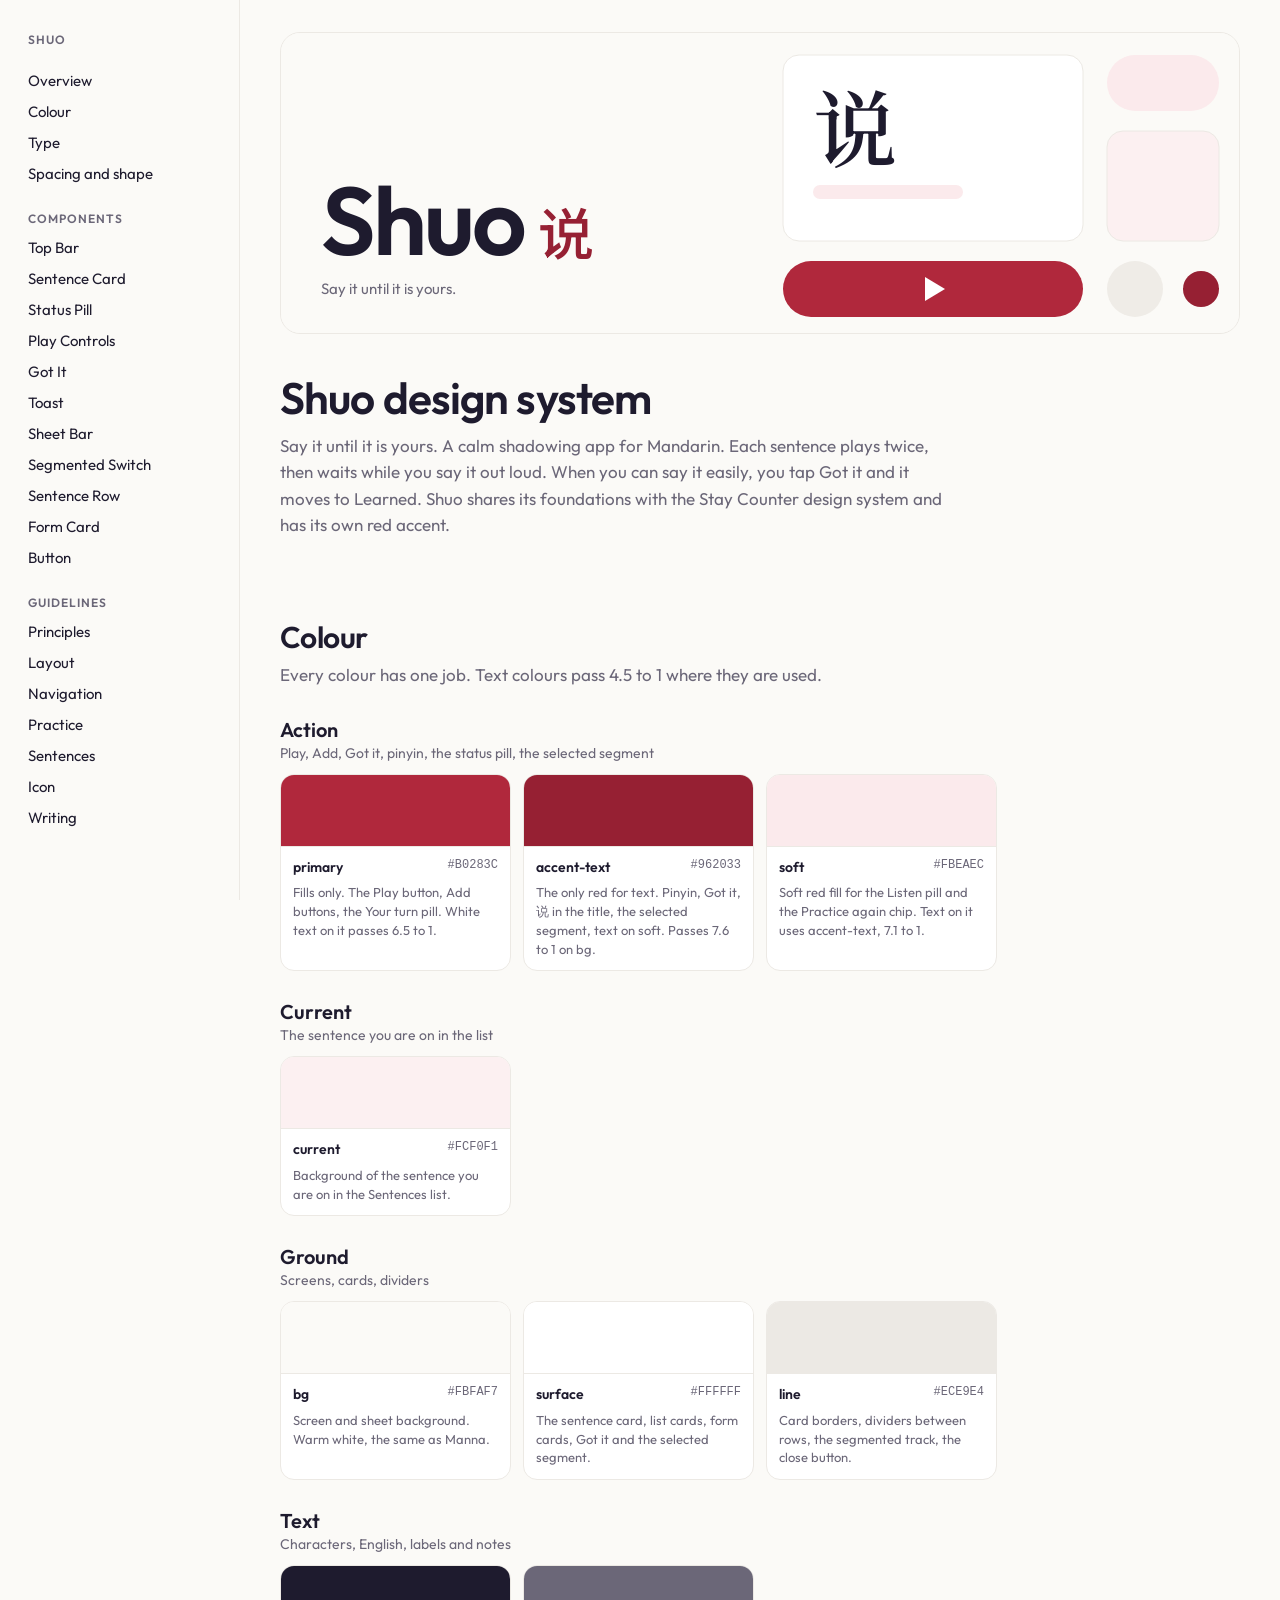
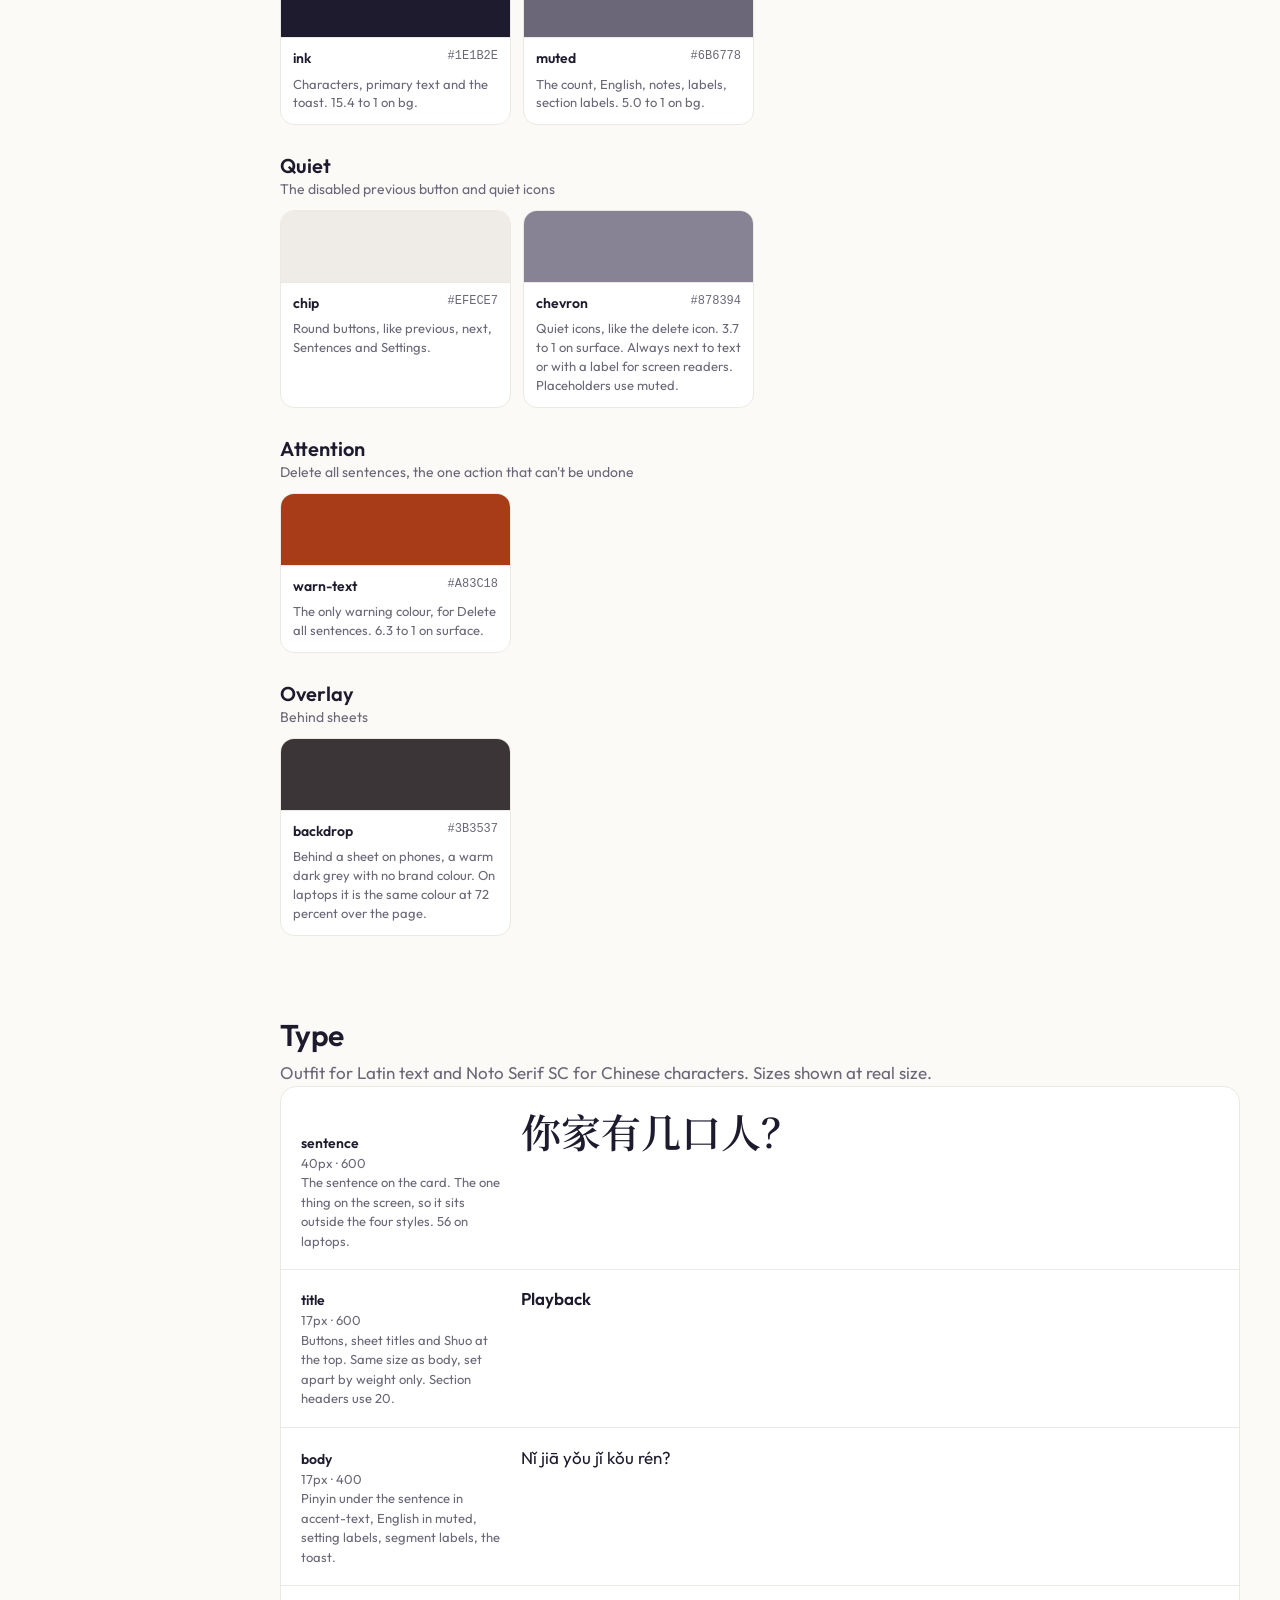
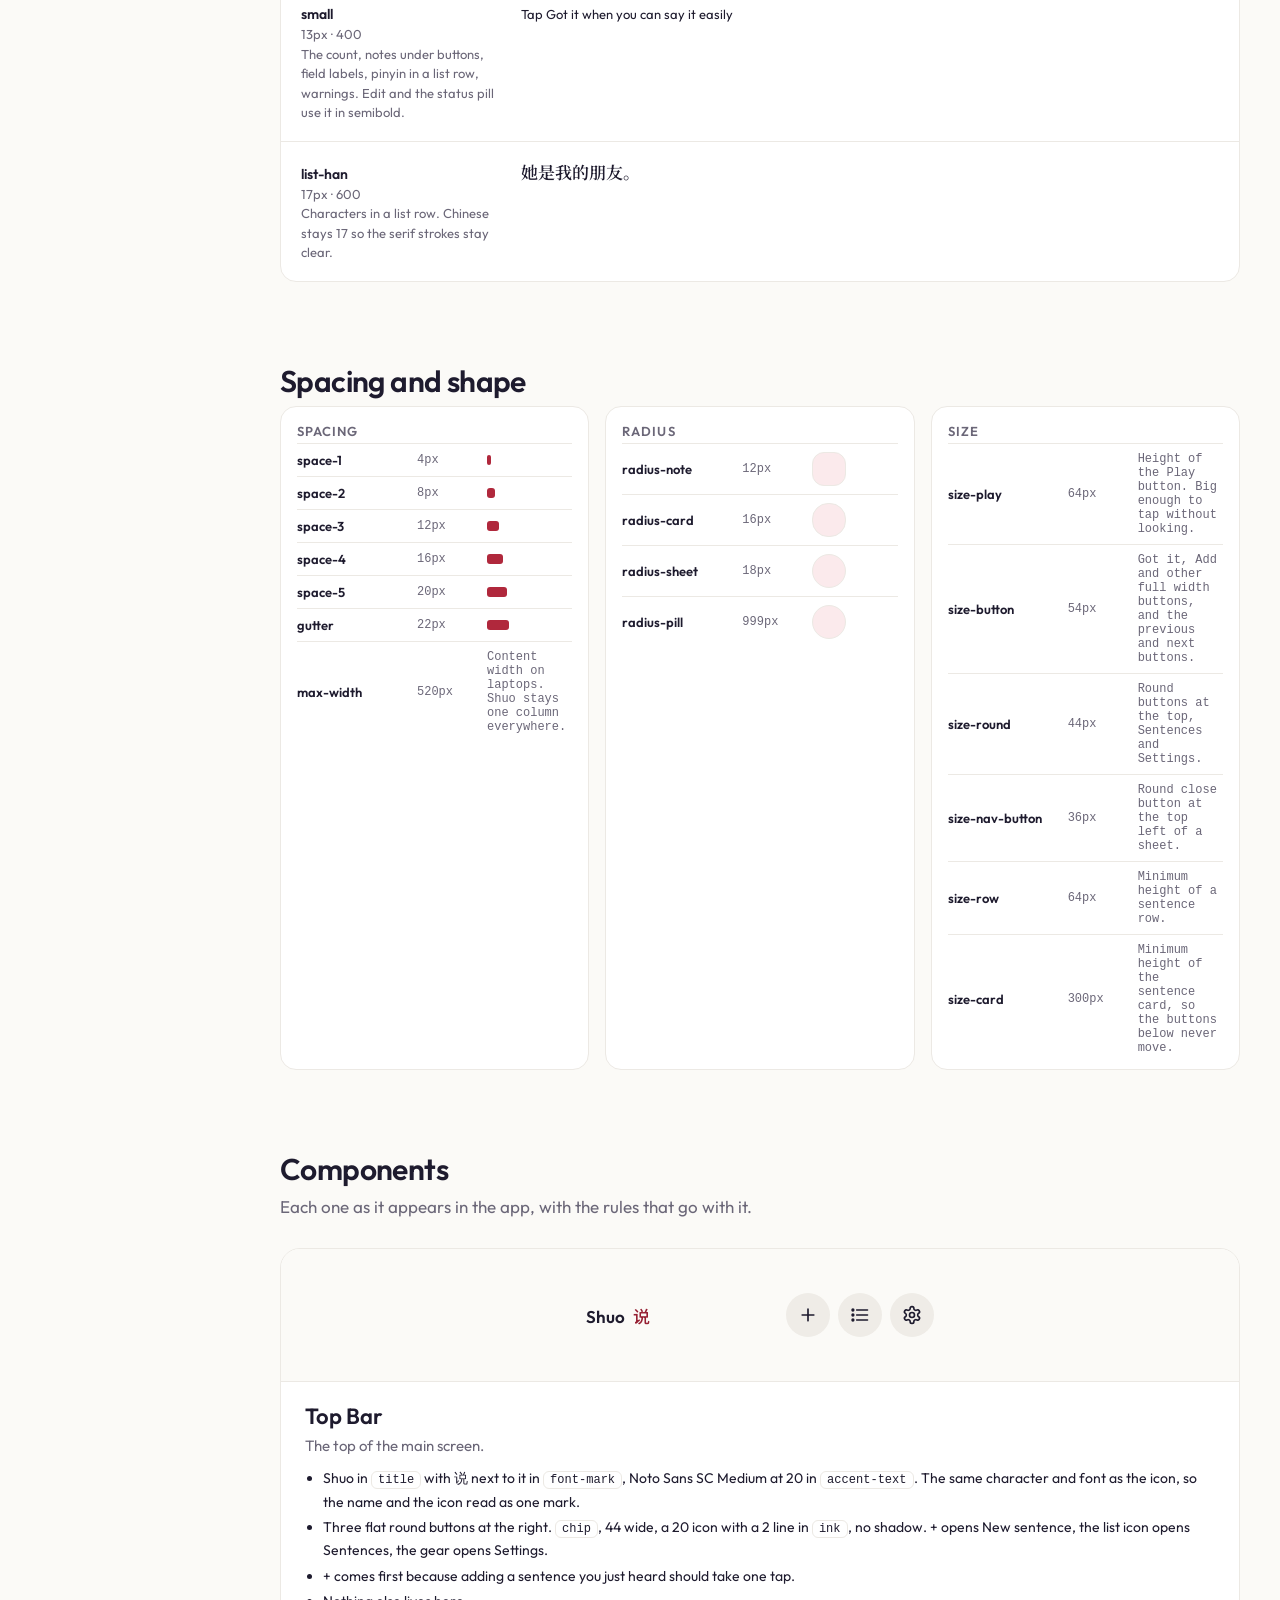
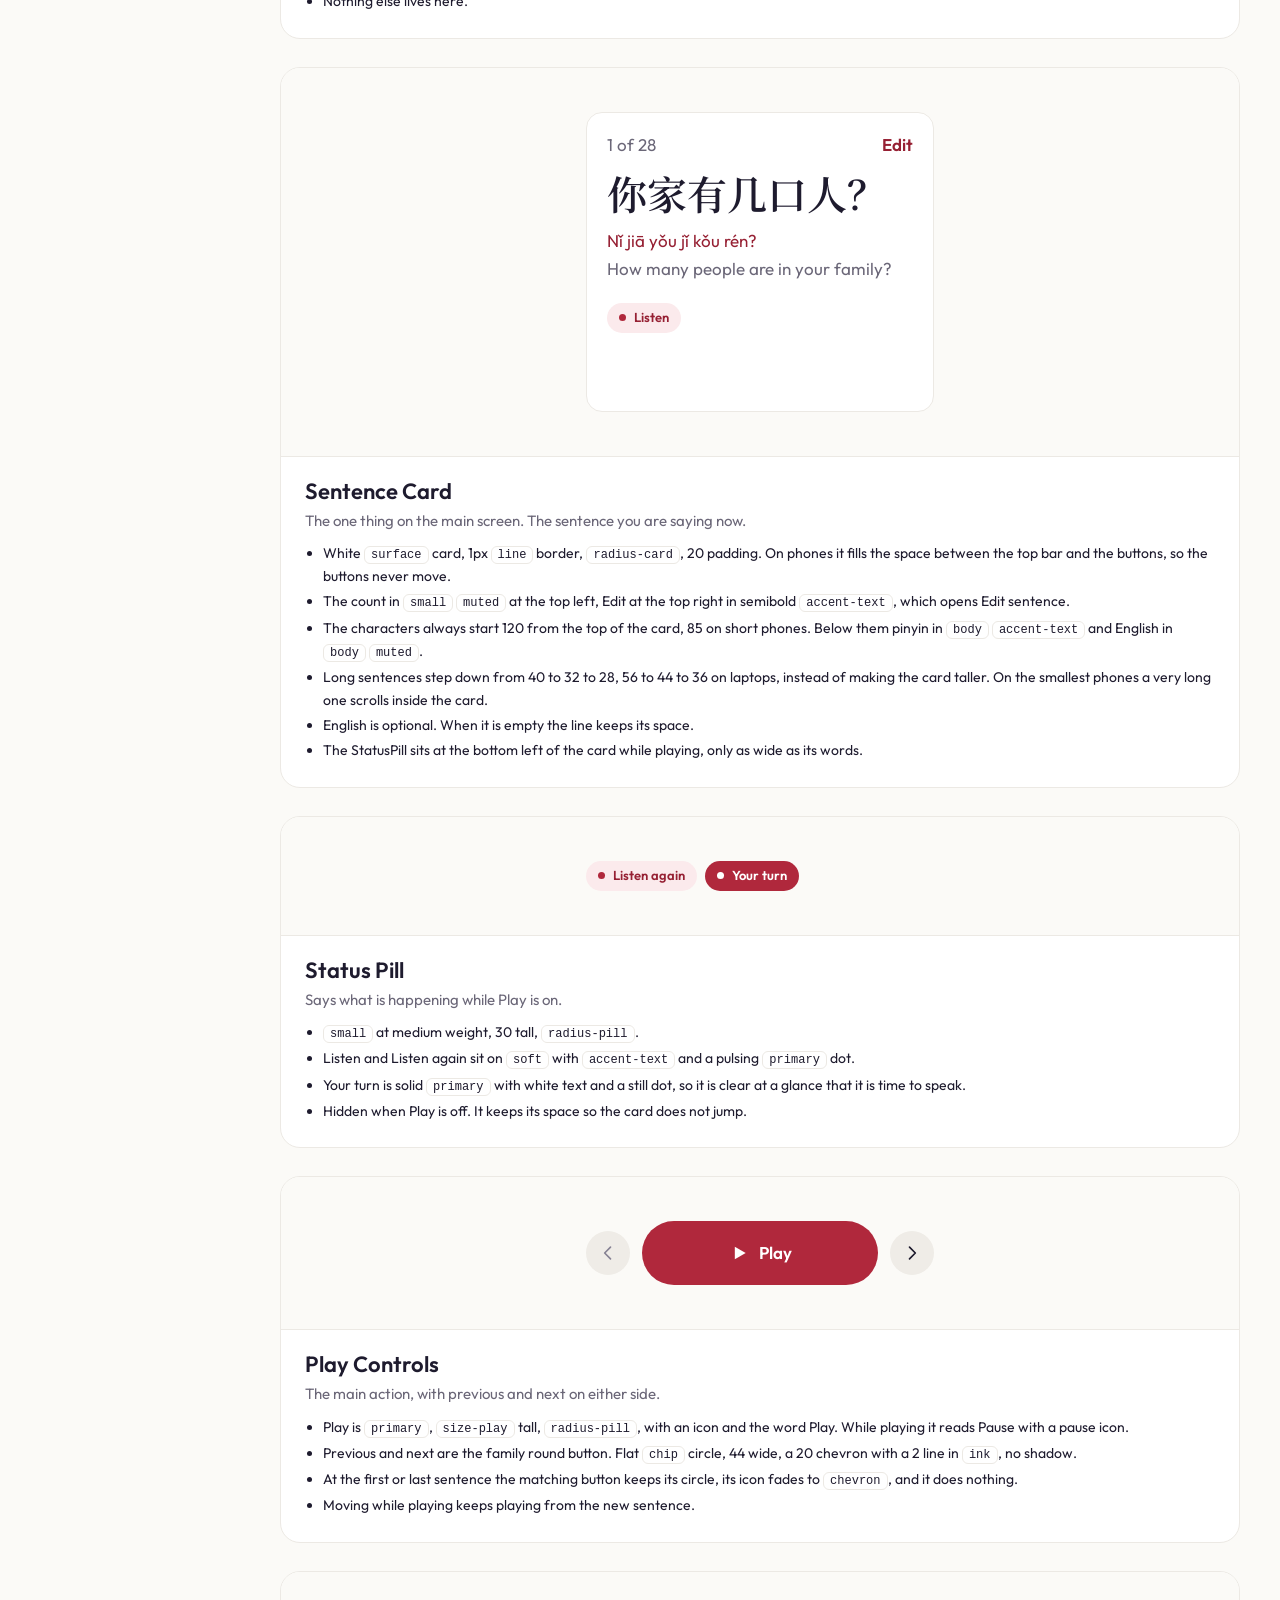
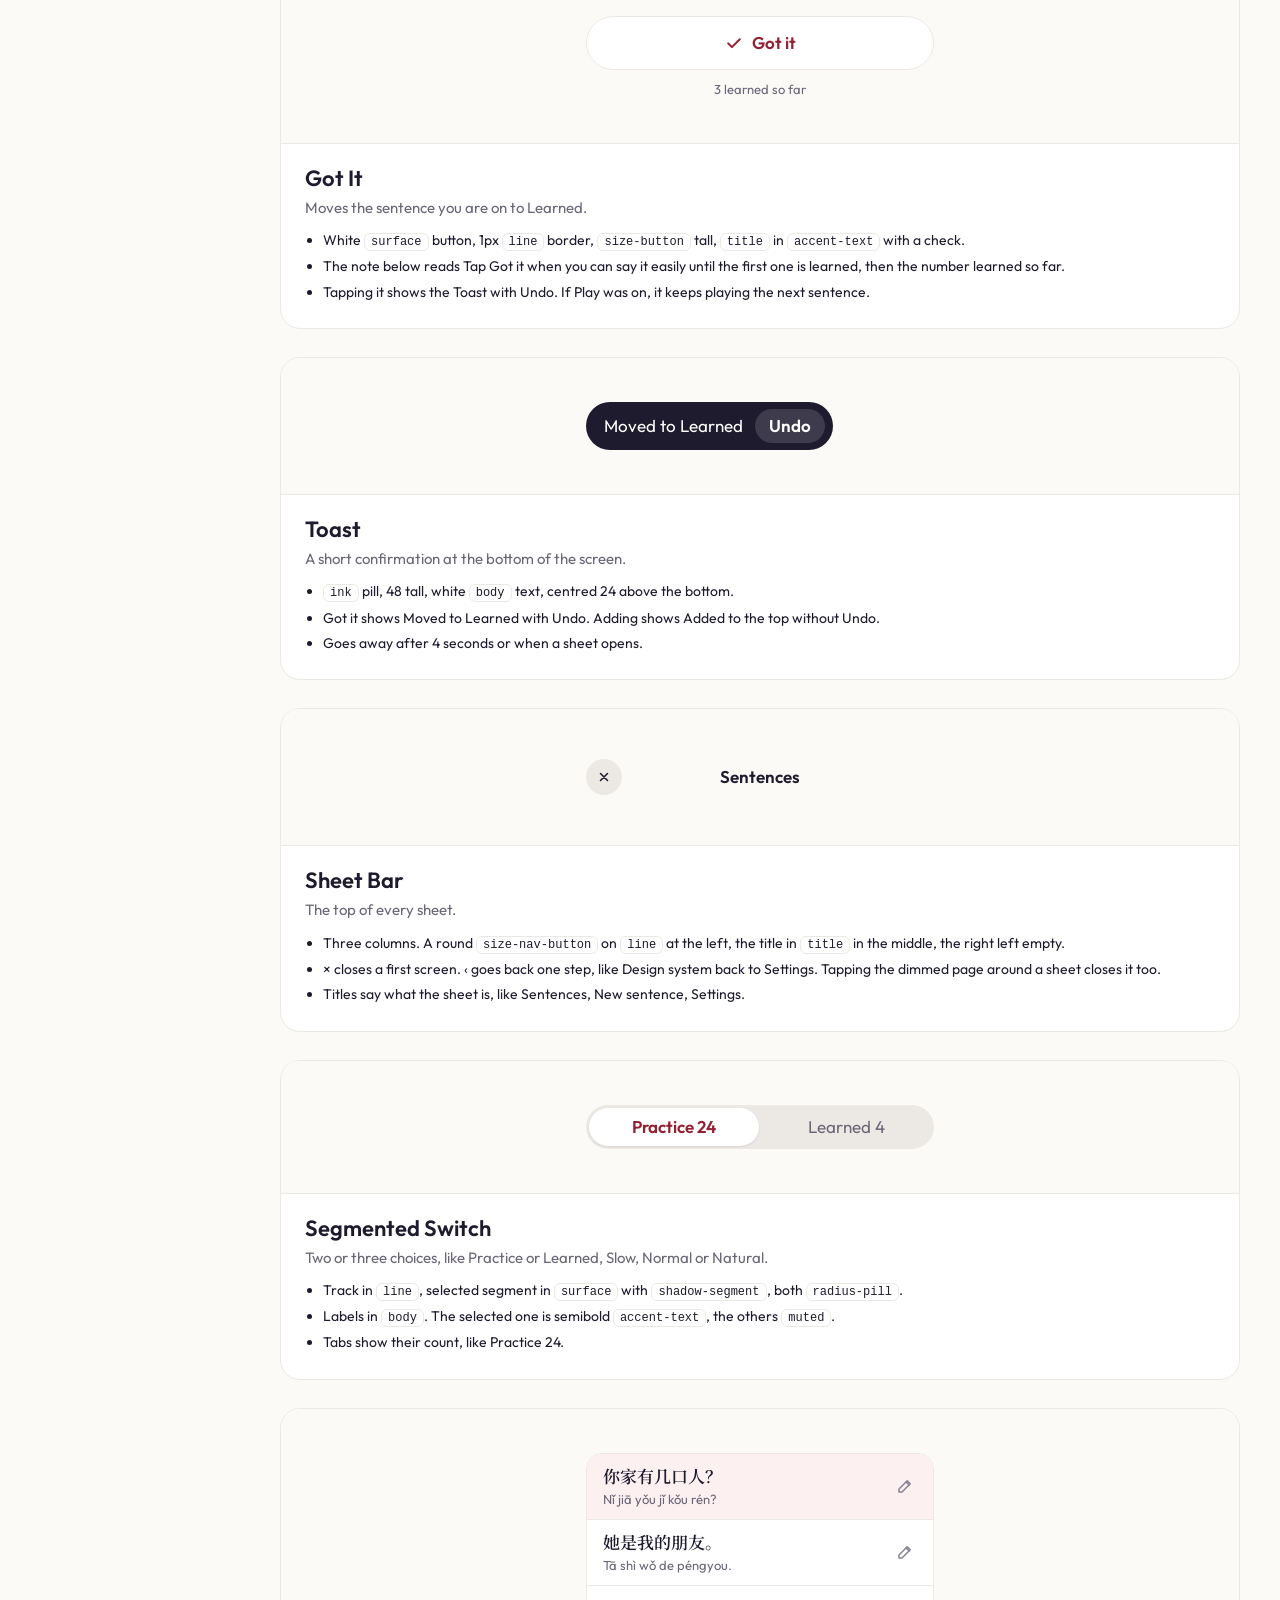
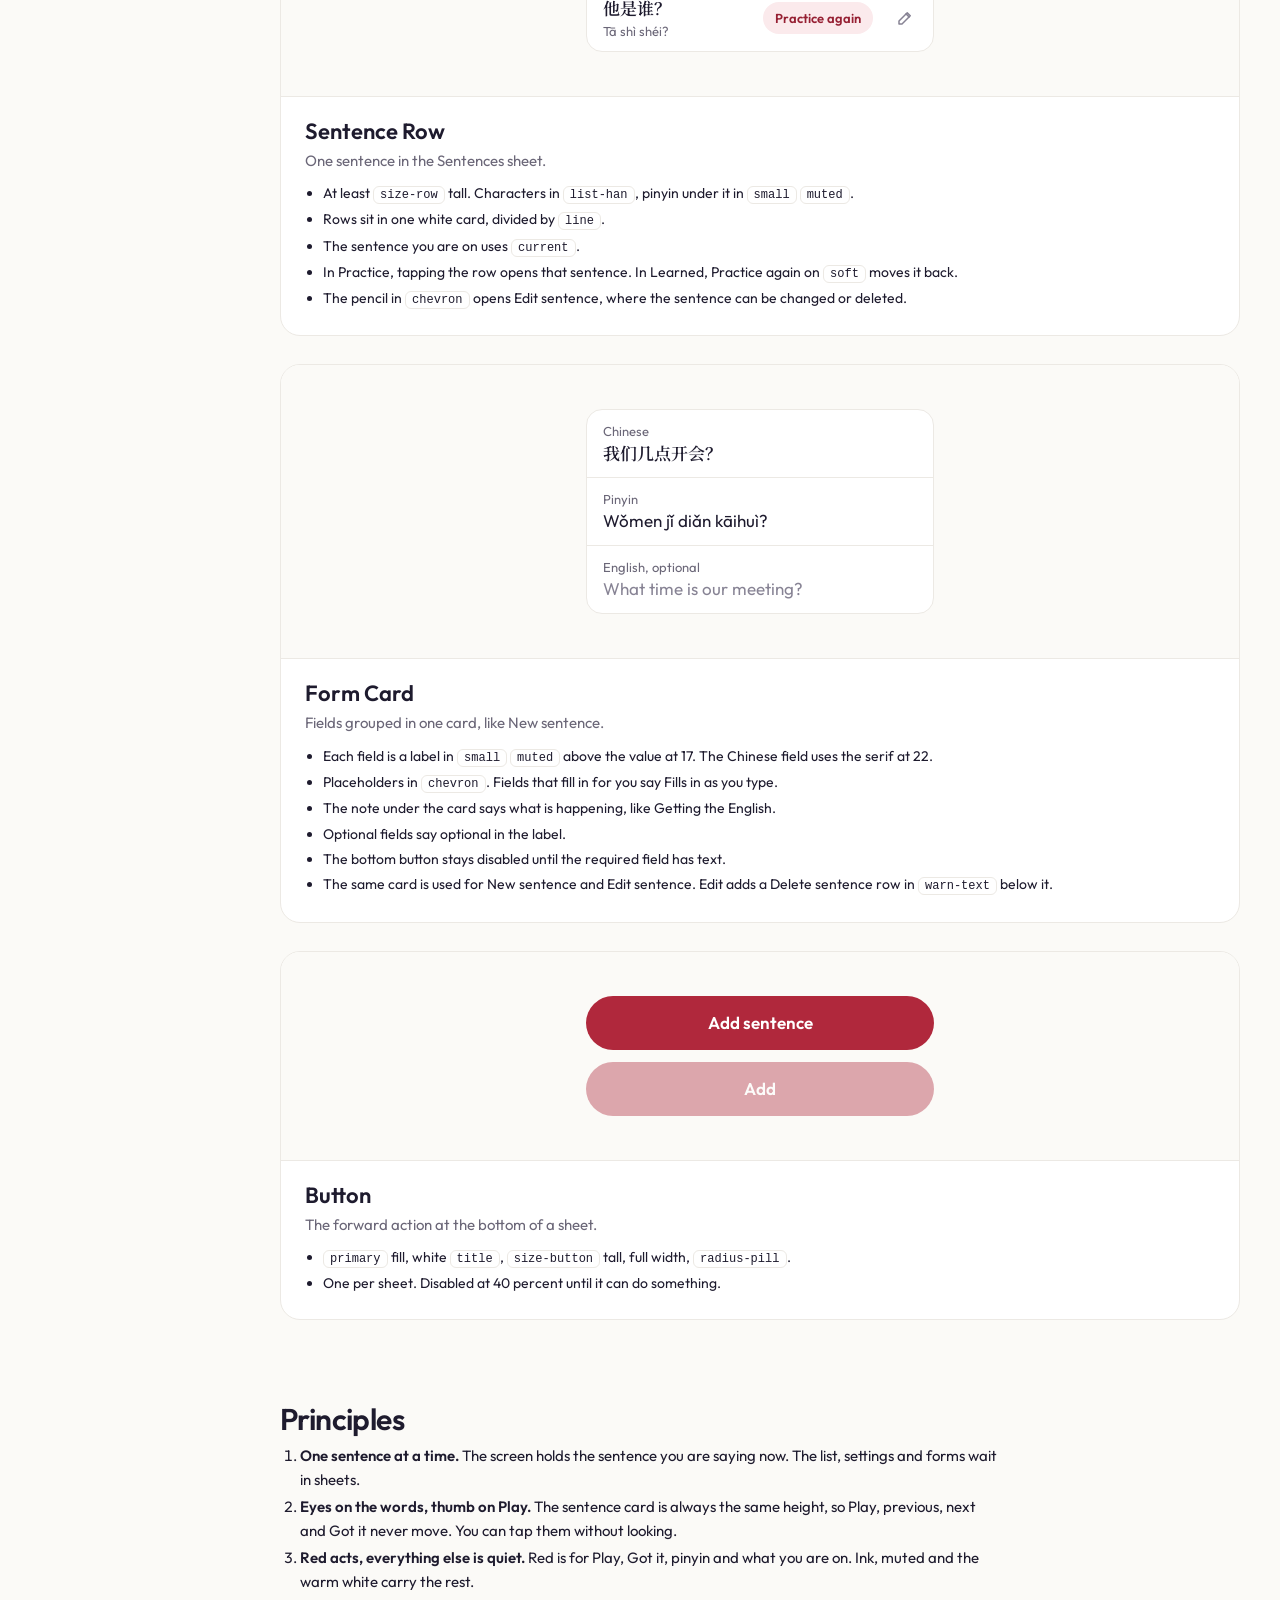
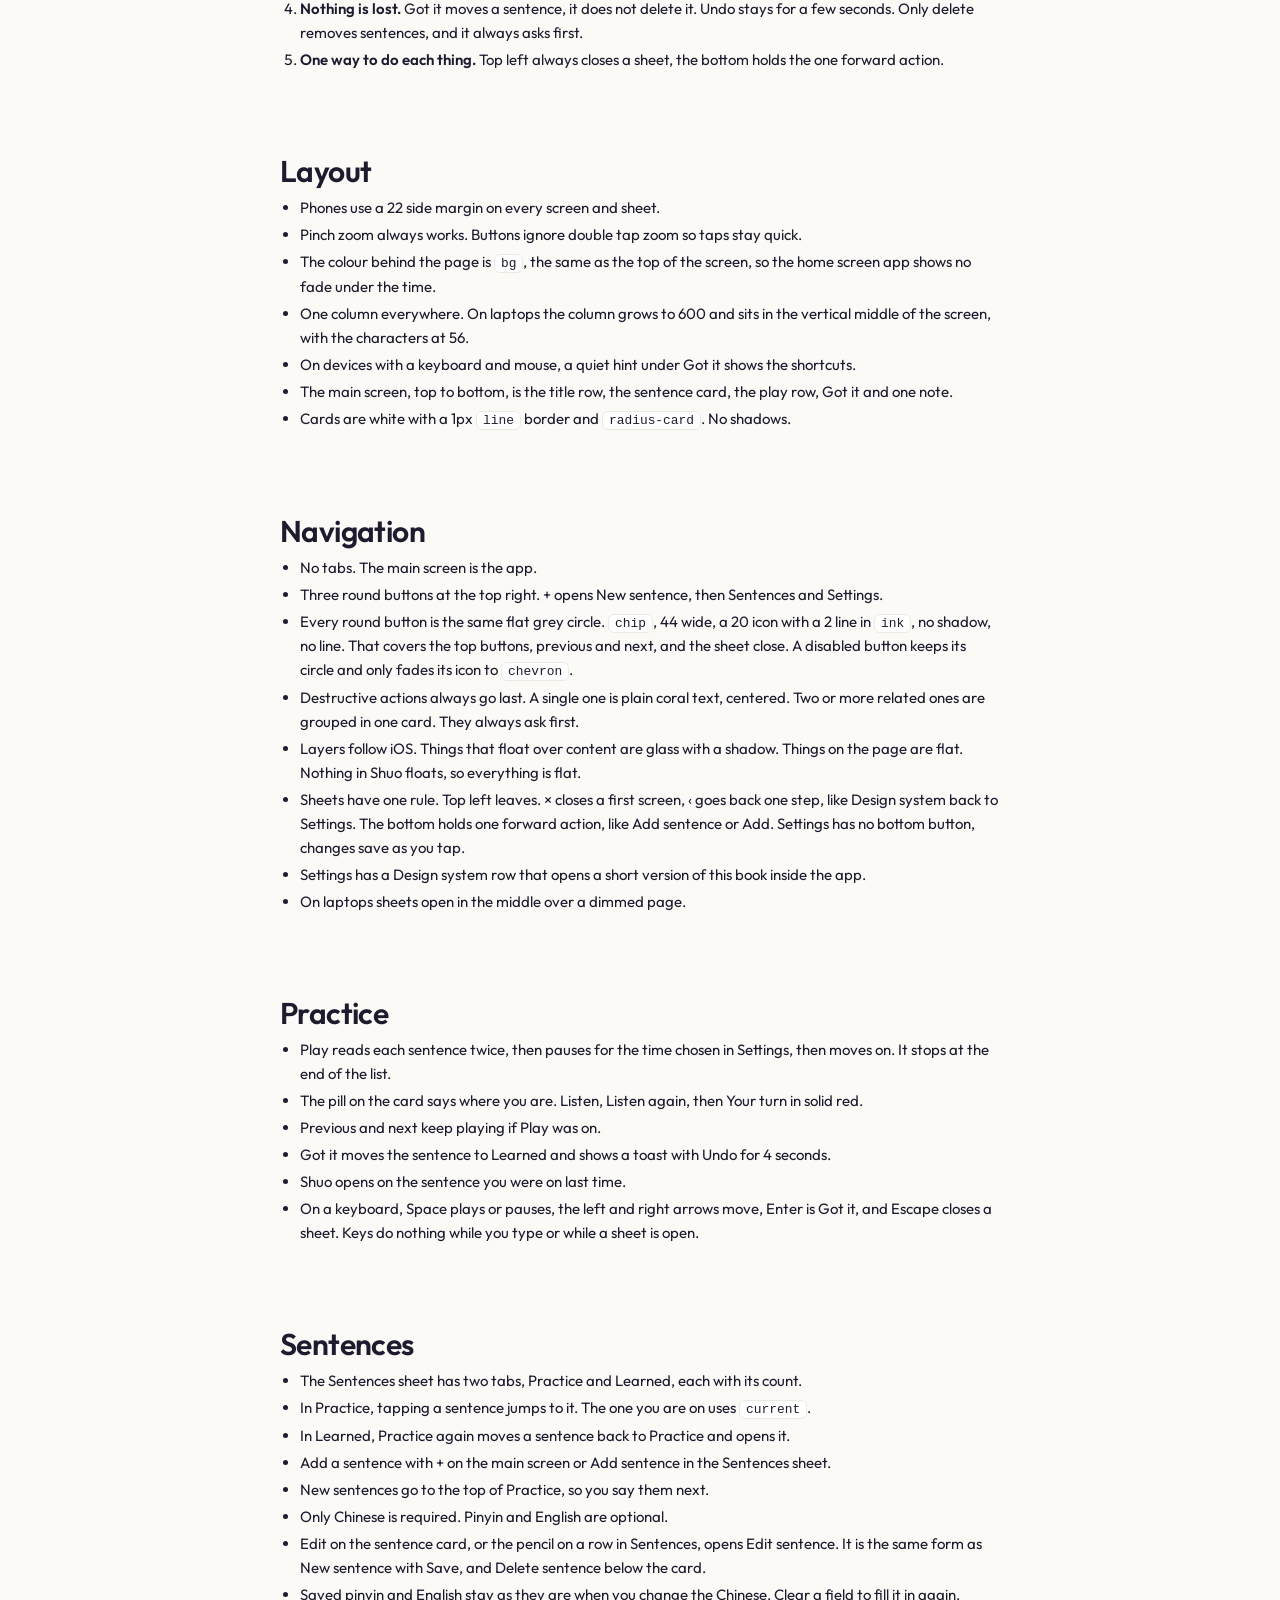
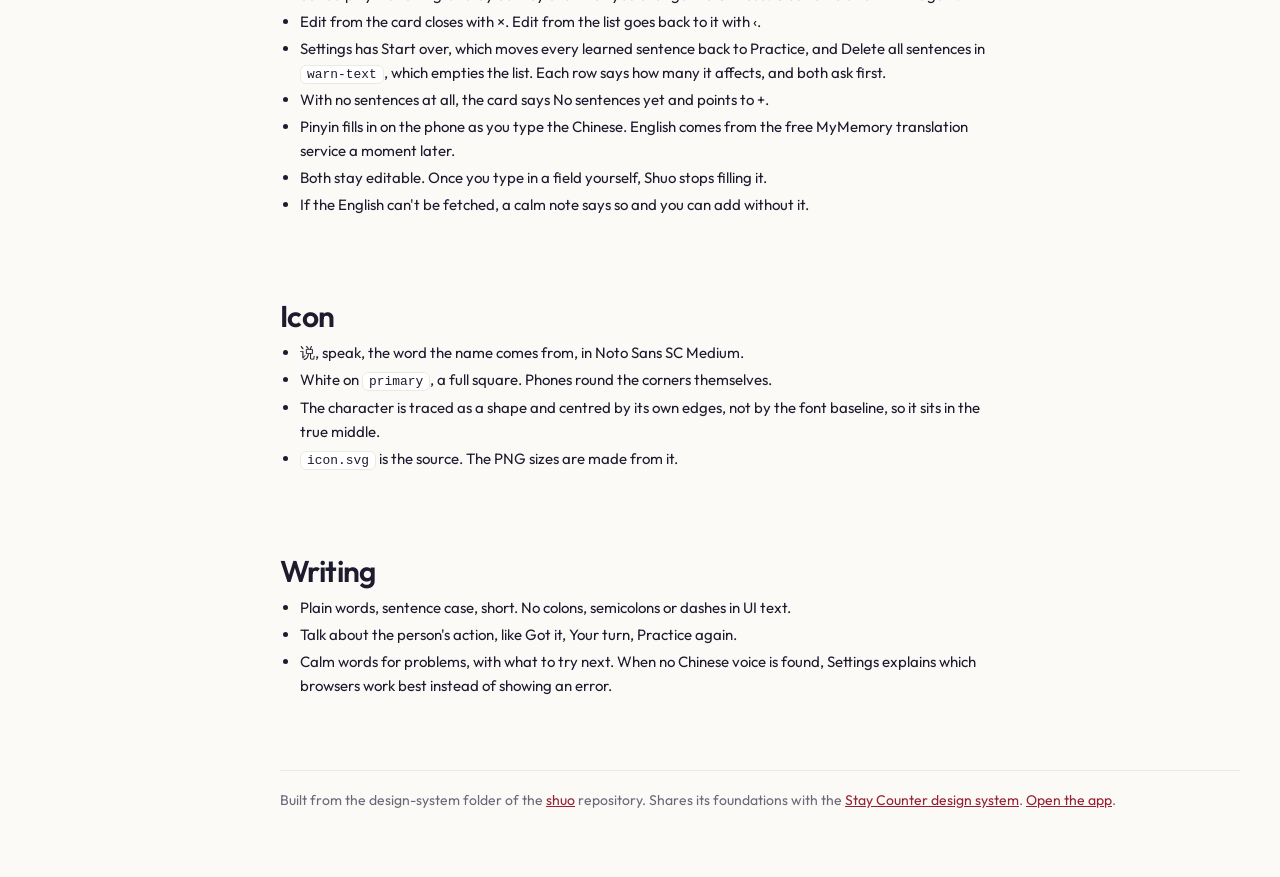
==== commit 124072d8: "Settings uses a gear, the same as Stay Counter Co-Authored-By: Claude Opus 5.5 <noreply@anthropic.co" ====
--- a/design-system/index.html
+++ b/design-system/index.html
@@ -175,9 +175,9 @@
 <div style="font-family:var(--font-sans);background:var(--bg);color:var(--ink);padding:16px;max-width:380px;width:100%">
 <div style="display:flex;align-items:center;justify-content:space-between;height:44px">
 <div style="display:flex;align-items:baseline;gap:8px"><b class="title">Shuo</b><span style="font-family:var(--font-mark);font-weight:500;font-size:17px;color:var(--accent-text)">说</span></div>
-<div style="display:flex;gap:8px"><button type="button" aria-label="Add sentence" style="width:44px;height:44px;border-radius:999px;border:0;background:var(--chip);color:var(--ink);display:flex;align-items:center;justify-content:center"><svg width="20" height="20" viewBox="0 0 24 24" fill="none" stroke="currentColor" stroke-width="2" stroke-linecap="round"><path d="M12 5v14M5 12h14"/></svg></button><button type="button" aria-label="Sentences" style="width:44px;height:44px;border-radius:999px;border:0;background:var(--chip);color:var(--ink);display:flex;align-items:center;justify-content:center"><svg width="20" height="20" viewBox="0 0 24 24" fill="none" stroke="currentColor" stroke-width="2" stroke-linecap="round"><path d="M8 6h13M8 12h13M8 18h13"/><circle cx="3.5" cy="6" r="1" fill="currentColor"/><circle cx="3.5" cy="12" r="1" fill="currentColor"/><circle cx="3.5" cy="18" r="1" fill="currentColor"/></svg></button><button type="button" aria-label="Settings" style="width:44px;height:44px;border-radius:999px;border:0;background:var(--chip);color:var(--ink);display:flex;align-items:center;justify-content:center"><svg width="20" height="20" viewBox="0 0 24 24" fill="none" stroke="currentColor" stroke-width="2" stroke-linecap="round"><path d="M4 7h10M18 7h2M4 17h4M12 17h8"/><circle cx="16" cy="7" r="2"/><circle cx="10" cy="17" r="2"/></svg></button></div>
-</div></div>
-</div><div class="guide"><h3>Top Bar</h3><p class="lead">The top of the main screen.</p><ul><li>Shuo in <code>title</code> with 说 next to it in <code>font-mark</code>, Noto Sans SC Medium at 20 in <code>accent-text</code>. The same character and font as the icon, so the name and the icon read as one mark.</li><li>Three flat round buttons at the right. <code>chip</code>, 44 wide, a 20 icon with a 2 line in <code>ink</code>, no shadow. + opens New sentence, the list icon opens Sentences, the sliders icon opens Settings.</li><li>+ comes first because adding a sentence you just heard should take one tap.</li><li>Nothing else lives here.</li></ul></div></section>
+<div style="display:flex;gap:8px"><button type="button" aria-label="Add sentence" style="width:44px;height:44px;border-radius:999px;border:0;background:var(--chip);color:var(--ink);display:flex;align-items:center;justify-content:center"><svg width="20" height="20" viewBox="0 0 24 24" fill="none" stroke="currentColor" stroke-width="2" stroke-linecap="round"><path d="M12 5v14M5 12h14"/></svg></button><button type="button" aria-label="Sentences" style="width:44px;height:44px;border-radius:999px;border:0;background:var(--chip);color:var(--ink);display:flex;align-items:center;justify-content:center"><svg width="20" height="20" viewBox="0 0 24 24" fill="none" stroke="currentColor" stroke-width="2" stroke-linecap="round"><path d="M8 6h13M8 12h13M8 18h13"/><circle cx="3.5" cy="6" r="1" fill="currentColor"/><circle cx="3.5" cy="12" r="1" fill="currentColor"/><circle cx="3.5" cy="18" r="1" fill="currentColor"/></svg></button><button type="button" aria-label="Settings" style="width:44px;height:44px;border-radius:999px;border:0;background:var(--chip);color:var(--ink);display:flex;align-items:center;justify-content:center"><svg width="20" height="20" viewBox="0 0 24 24" fill="none" stroke="currentColor" stroke-width="2" stroke-linecap="round"><path d="M12.22 2h-.44a2 2 0 0 0-2 2v.18a2 2 0 0 1-1 1.73l-.43.25a2 2 0 0 1-2 0l-.15-.08a2 2 0 0 0-2.73.73l-.22.38a2 2 0 0 0 .73 2.73l.15.1a2 2 0 0 1 1 1.72v.51a2 2 0 0 1-1 1.74l-.15.09a2 2 0 0 0-.73 2.73l.22.38a2 2 0 0 0 2.73.73l.15-.08a2 2 0 0 1 2 0l.43.25a2 2 0 0 1 1 1.73V20a2 2 0 0 0 2 2h.44a2 2 0 0 0 2-2v-.18a2 2 0 0 1 1-1.73l.43-.25a2 2 0 0 1 2 0l.15.08a2 2 0 0 0 2.73-.73l.22-.39a2 2 0 0 0-.73-2.73l-.15-.08a2 2 0 0 1-1-1.74v-.5a2 2 0 0 1 1-1.74l.15-.09a2 2 0 0 0 .73-2.73l-.22-.38a2 2 0 0 0-2.73-.73l-.15.08a2 2 0 0 1-2 0l-.43-.25a2 2 0 0 1-1-1.73V4a2 2 0 0 0-2-2z"/><circle cx="12" cy="12" r="3"/></svg></button></div>
+</div></div>
+</div><div class="guide"><h3>Top Bar</h3><p class="lead">The top of the main screen.</p><ul><li>Shuo in <code>title</code> with 说 next to it in <code>font-mark</code>, Noto Sans SC Medium at 20 in <code>accent-text</code>. The same character and font as the icon, so the name and the icon read as one mark.</li><li>Three flat round buttons at the right. <code>chip</code>, 44 wide, a 20 icon with a 2 line in <code>ink</code>, no shadow. + opens New sentence, the list icon opens Sentences, the gear opens Settings.</li><li>+ comes first because adding a sentence you just heard should take one tap.</li><li>Nothing else lives here.</li></ul></div></section>
 <section class="comp" id="sentencecard"><div class="stage">
 
 <div style="font-family:var(--font-sans);background:var(--bg);color:var(--ink);padding:16px;max-width:380px;width:100%">
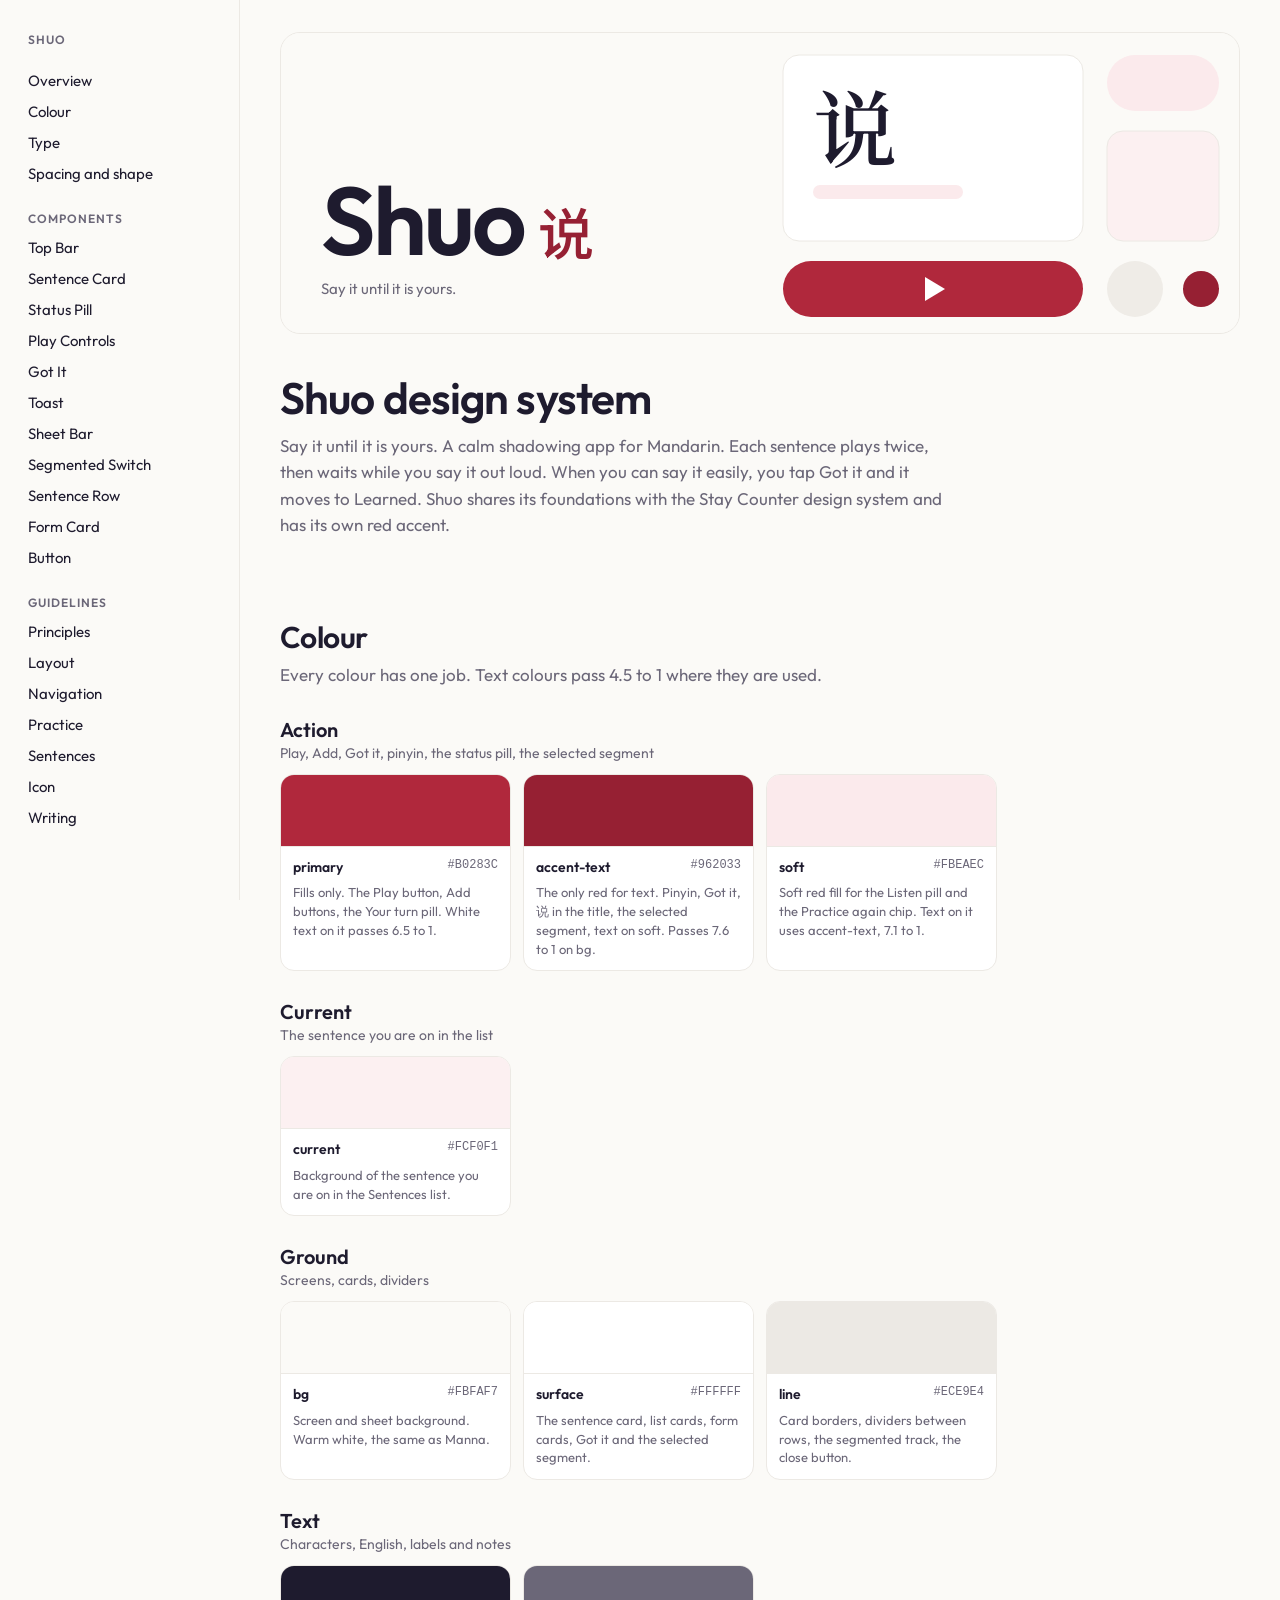
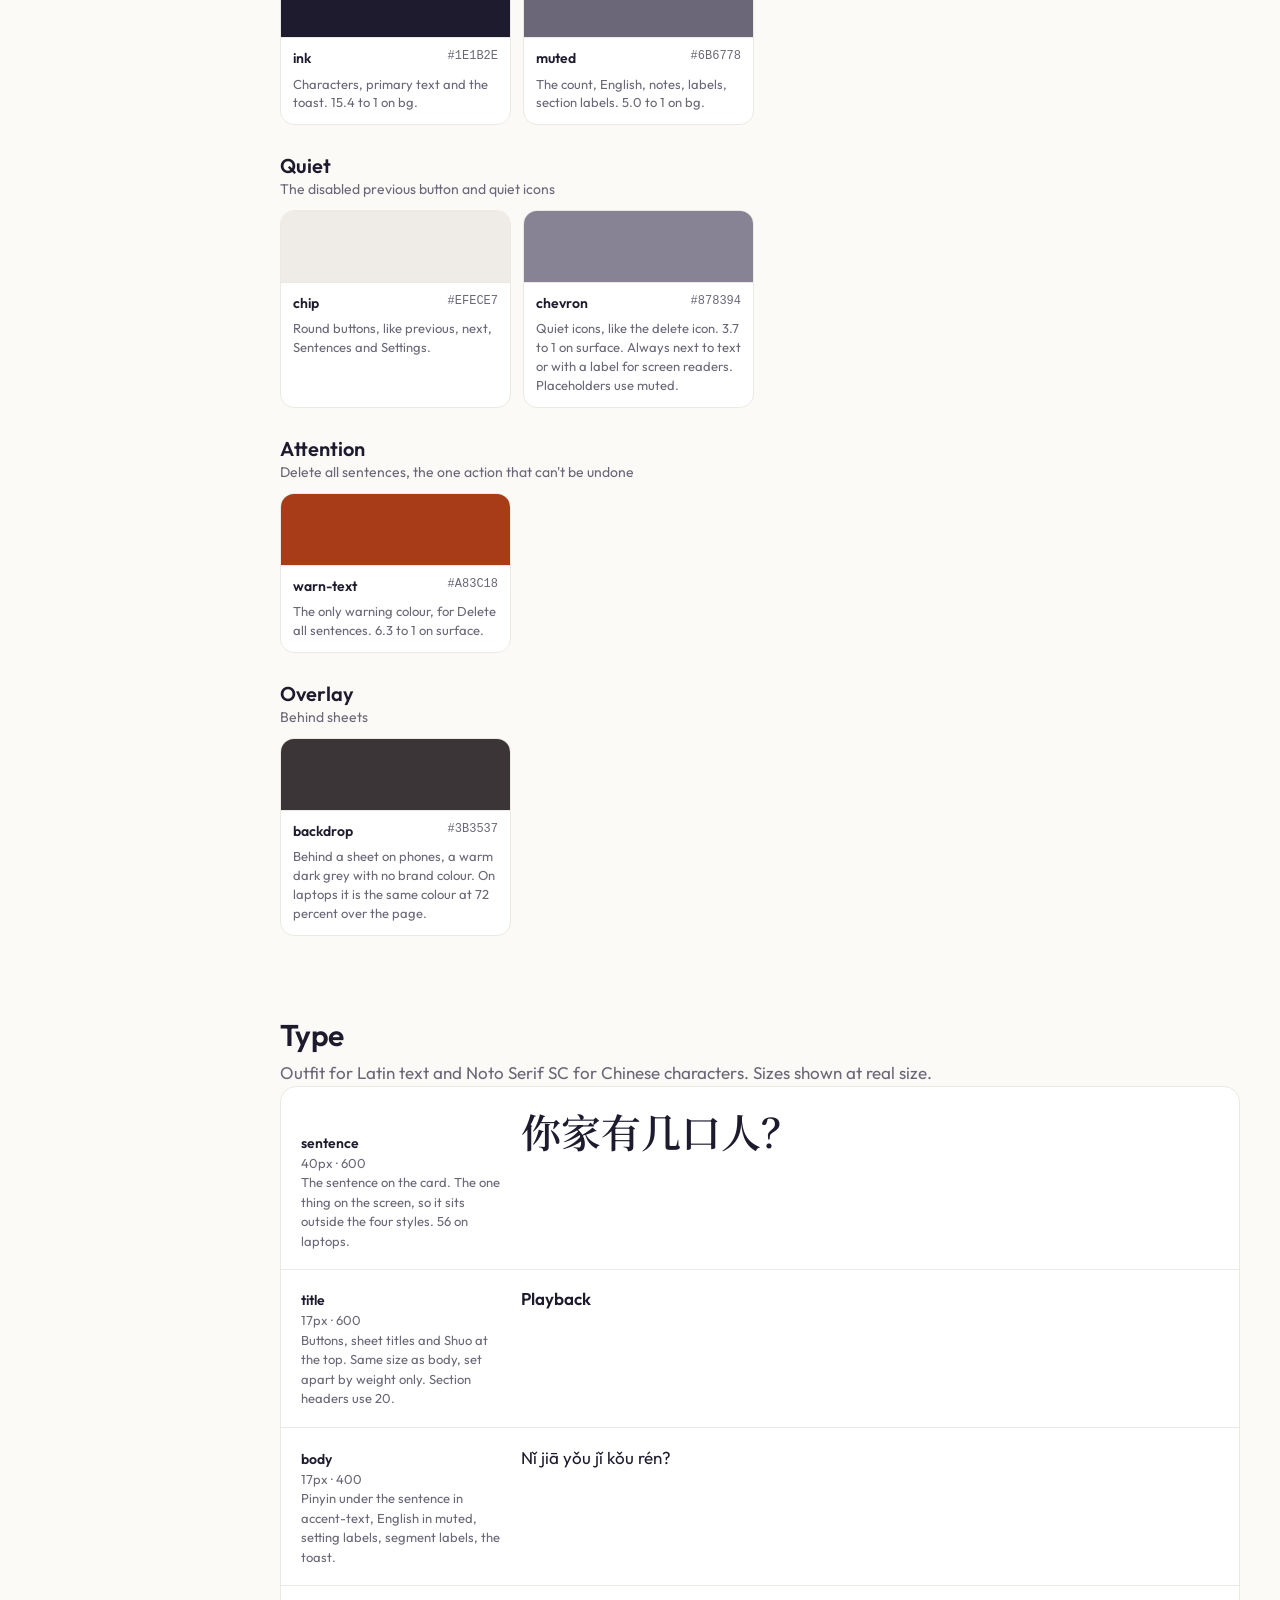
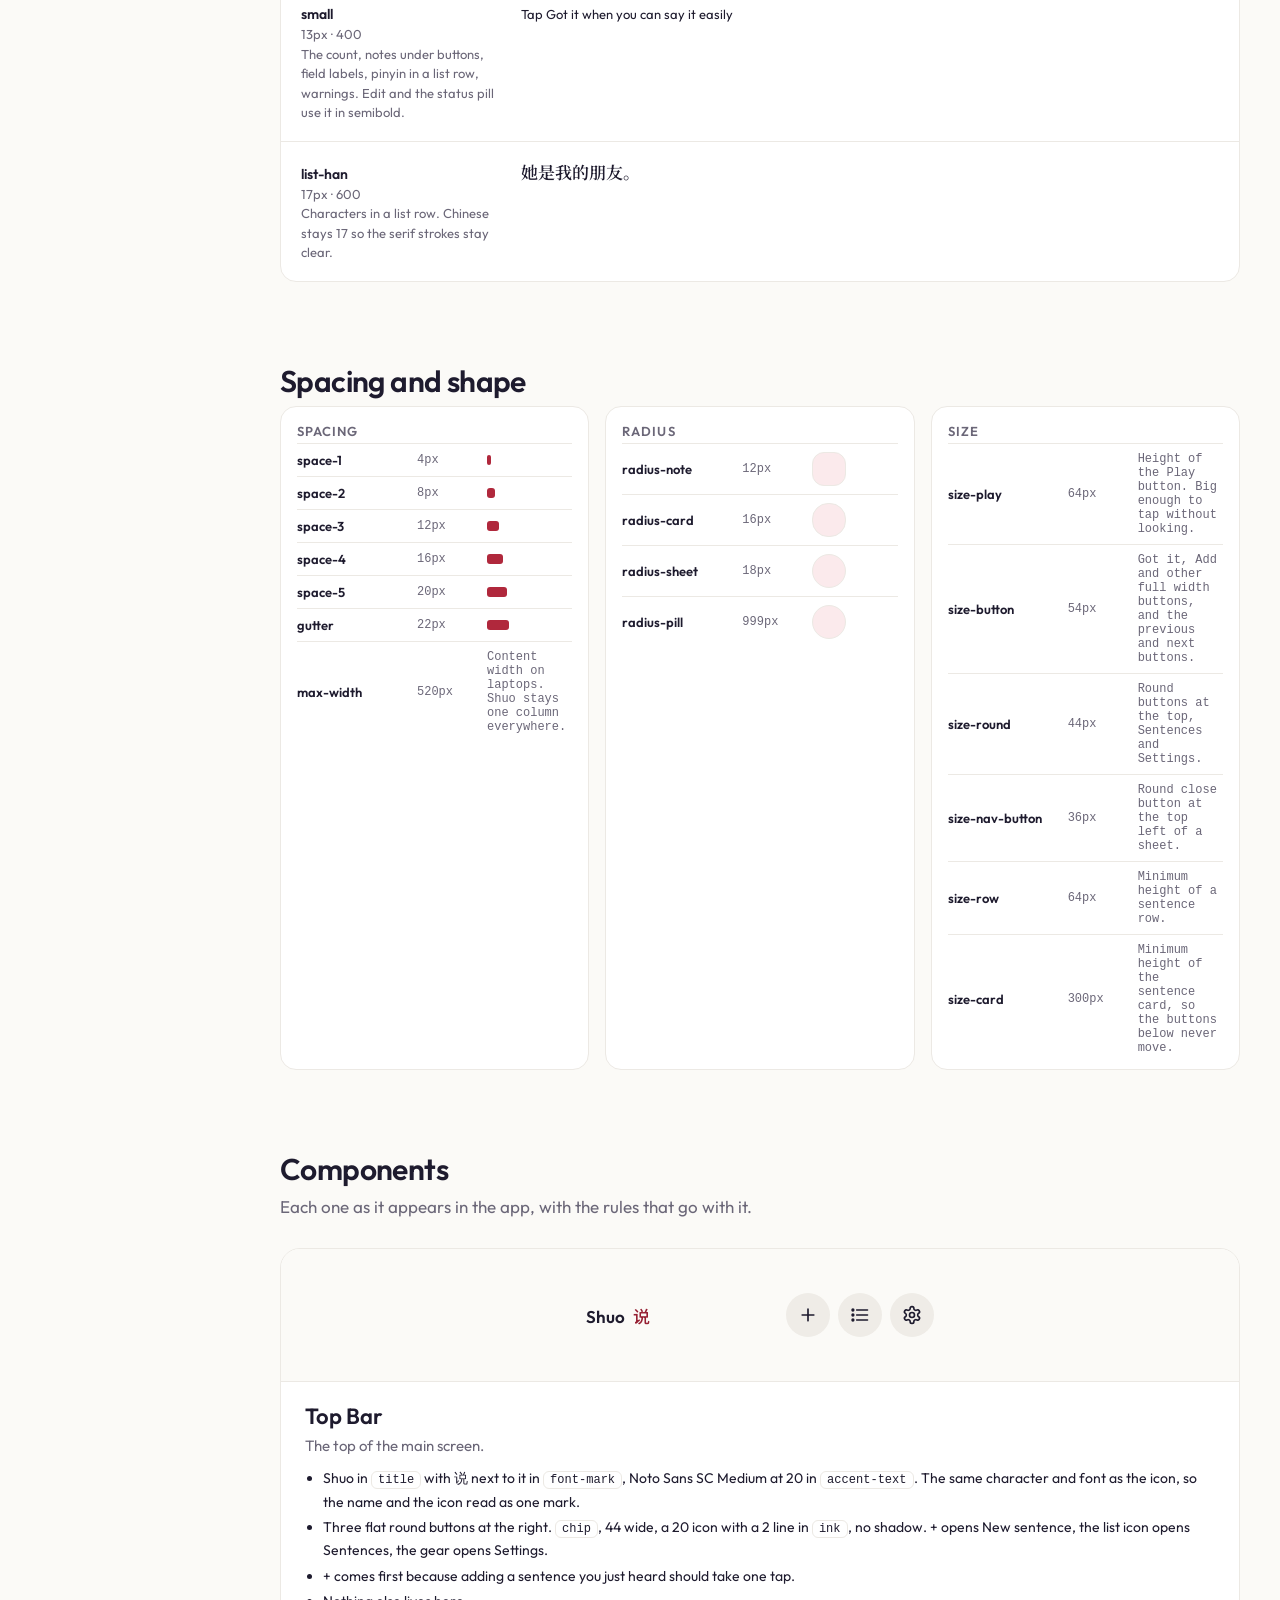
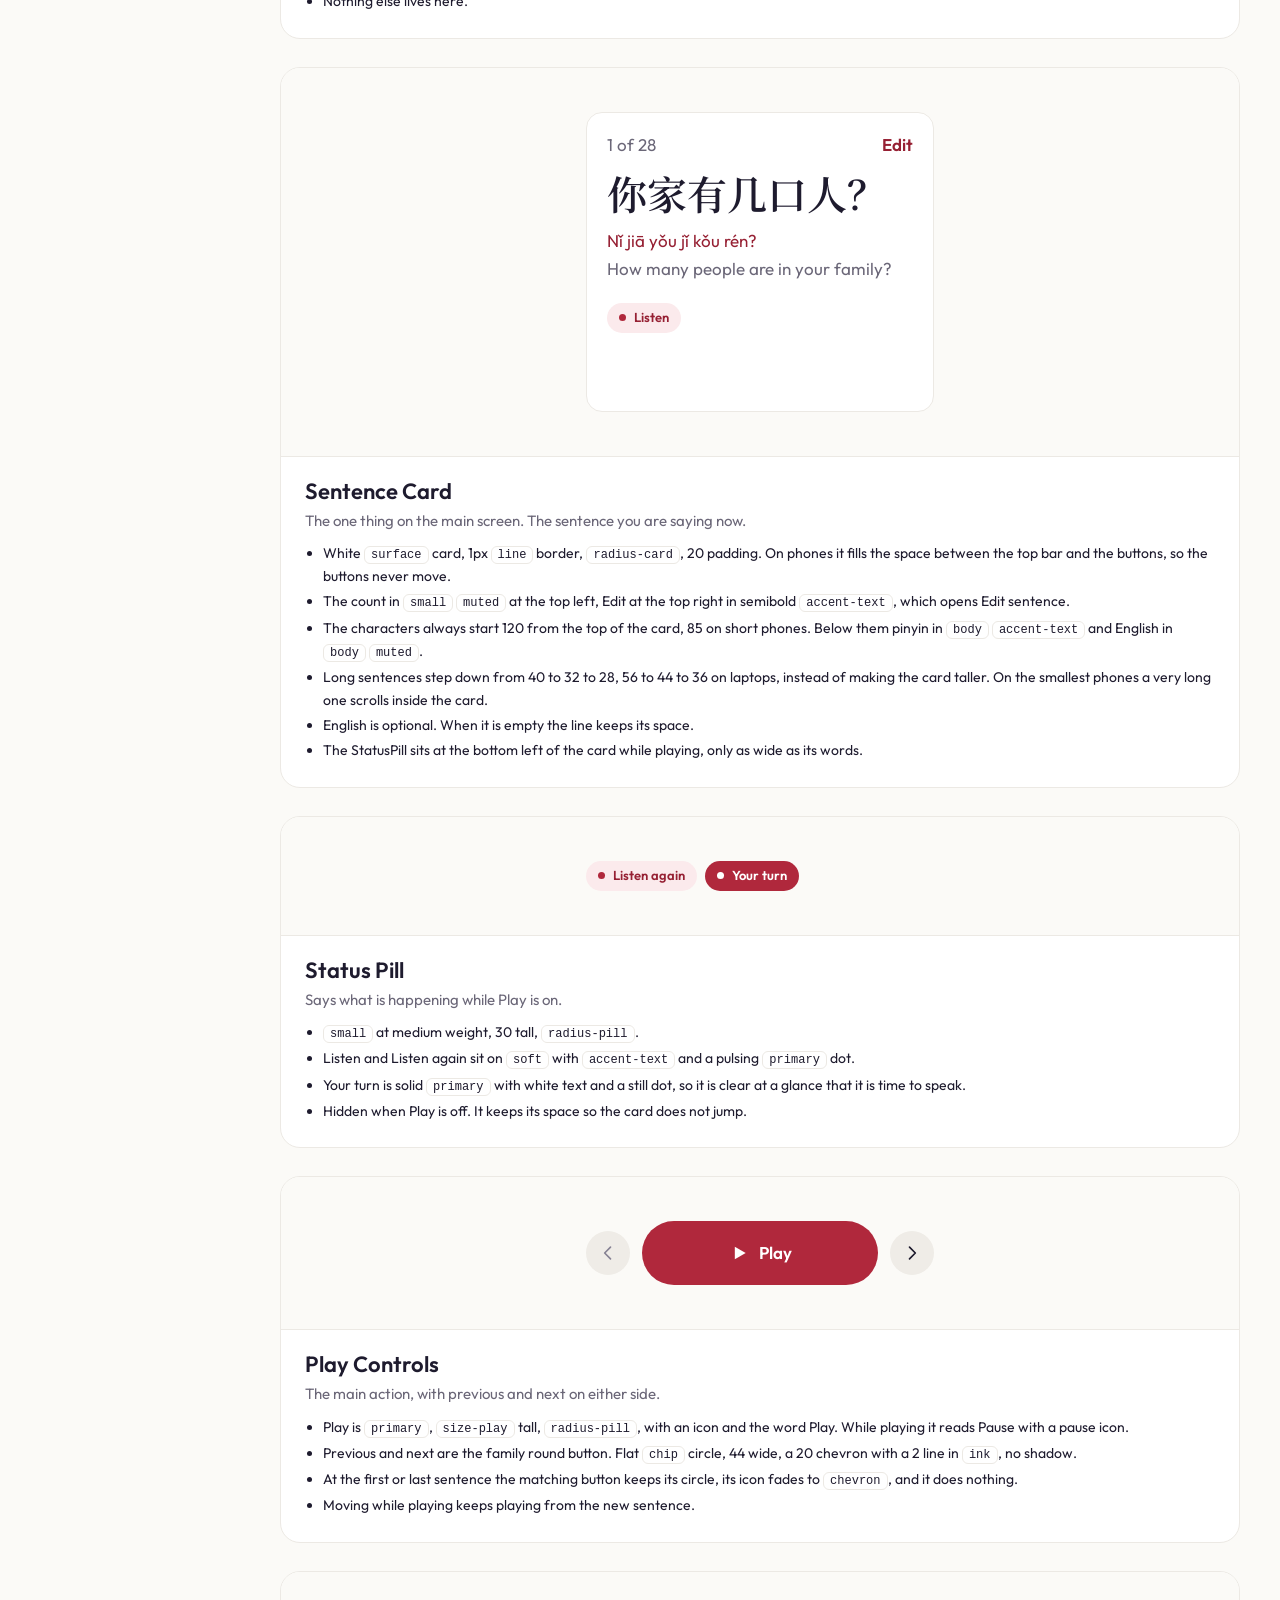
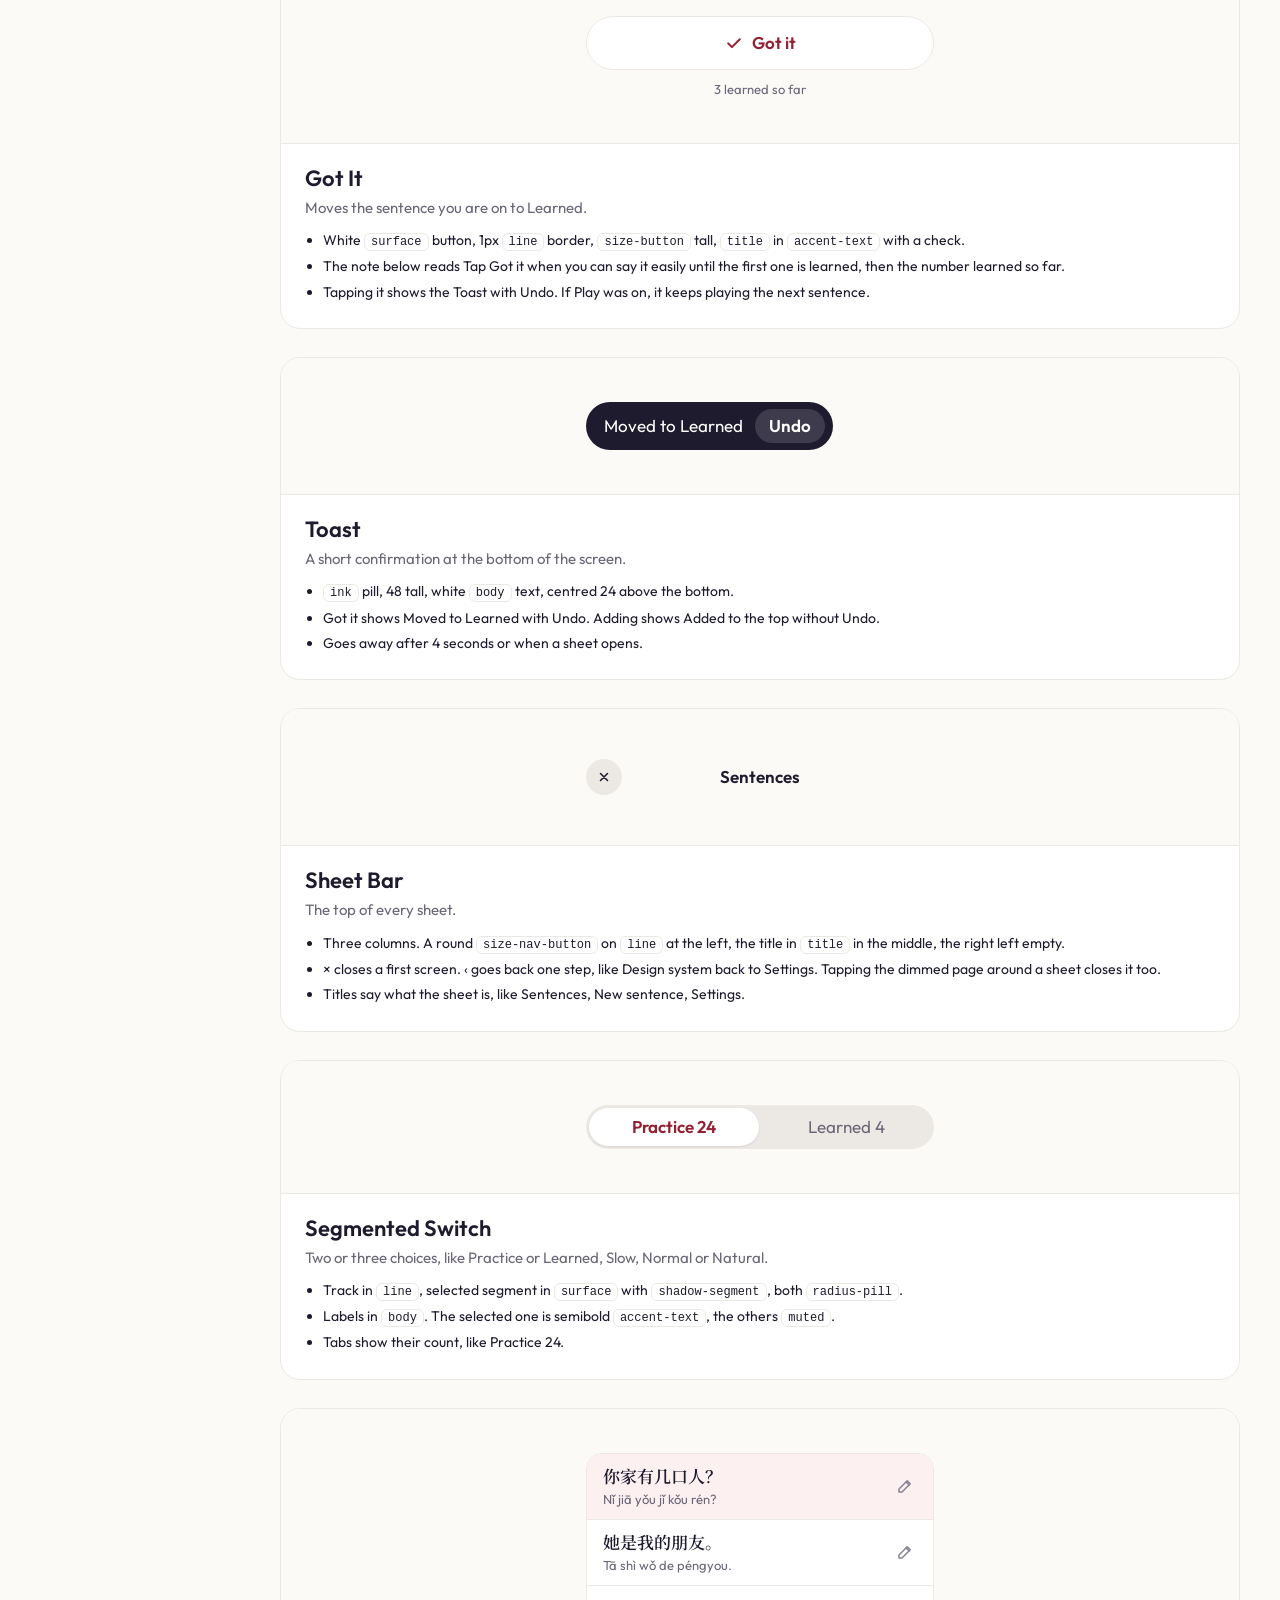
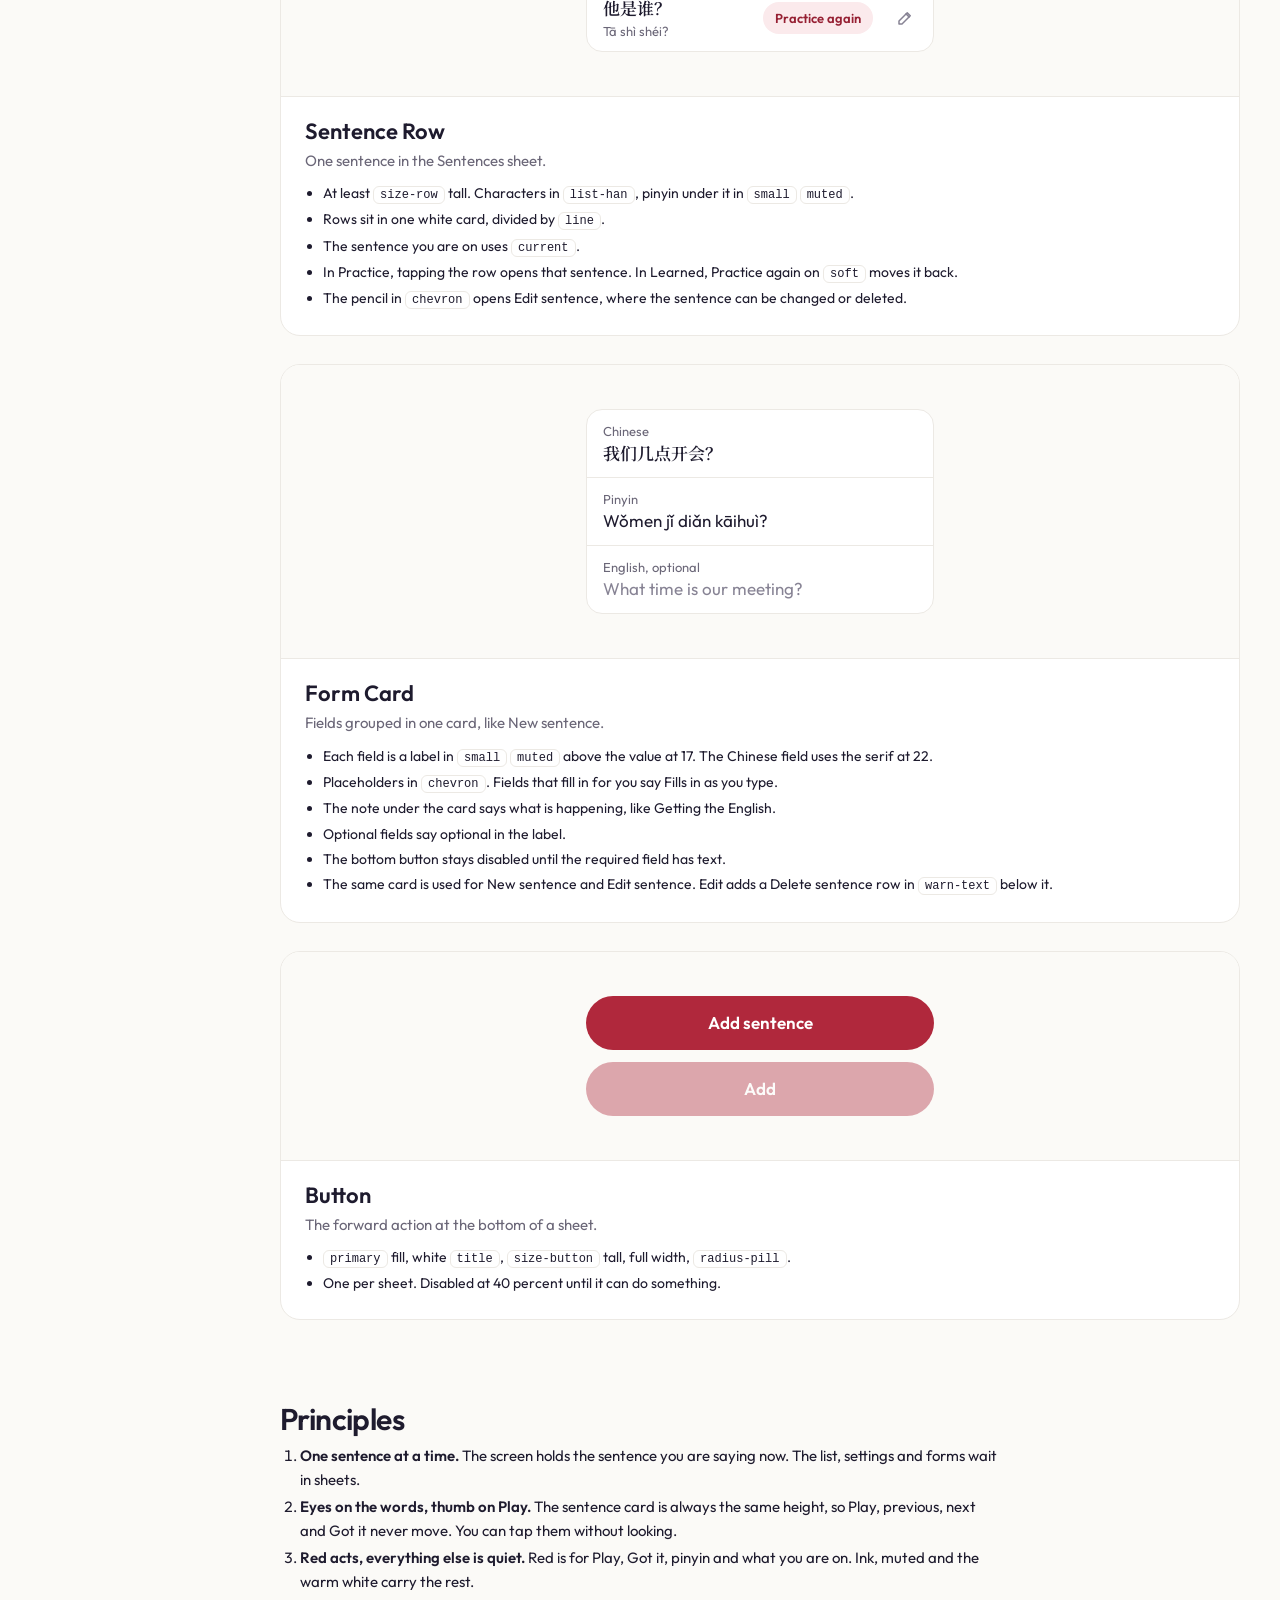
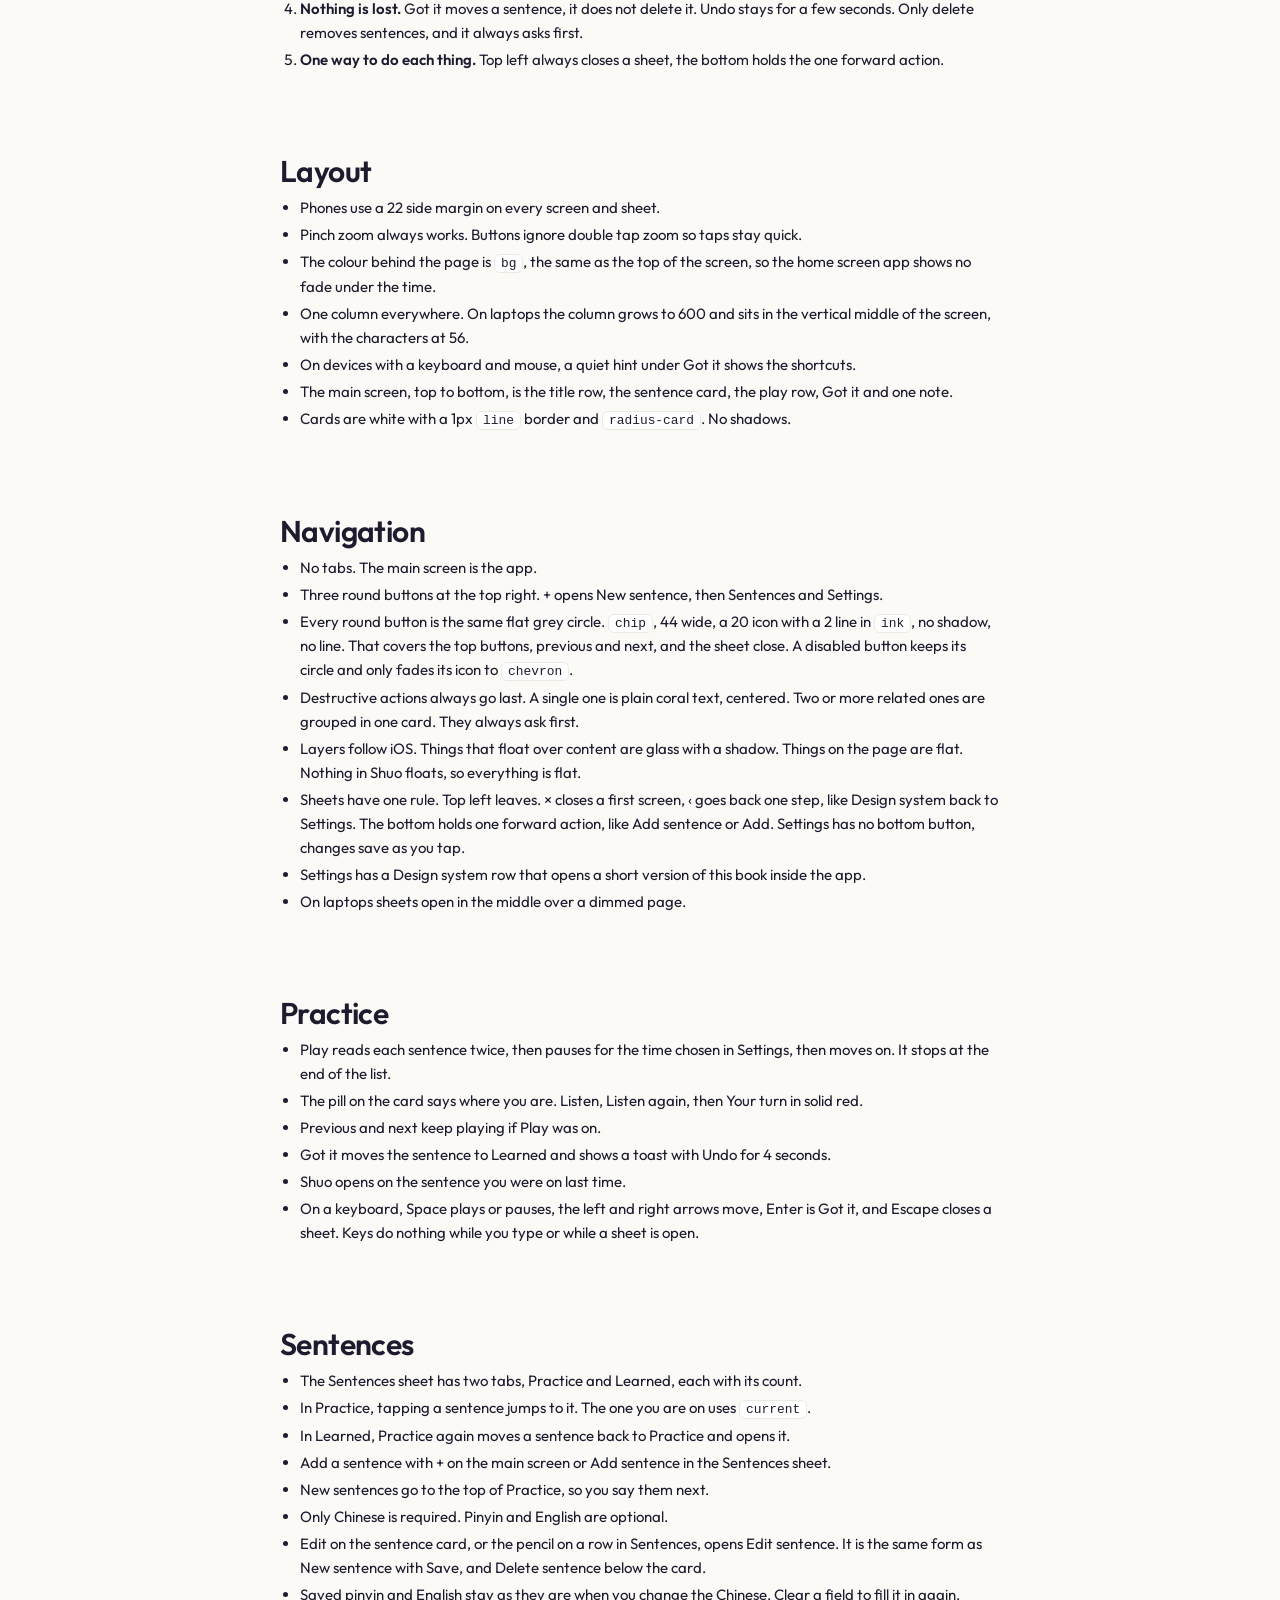
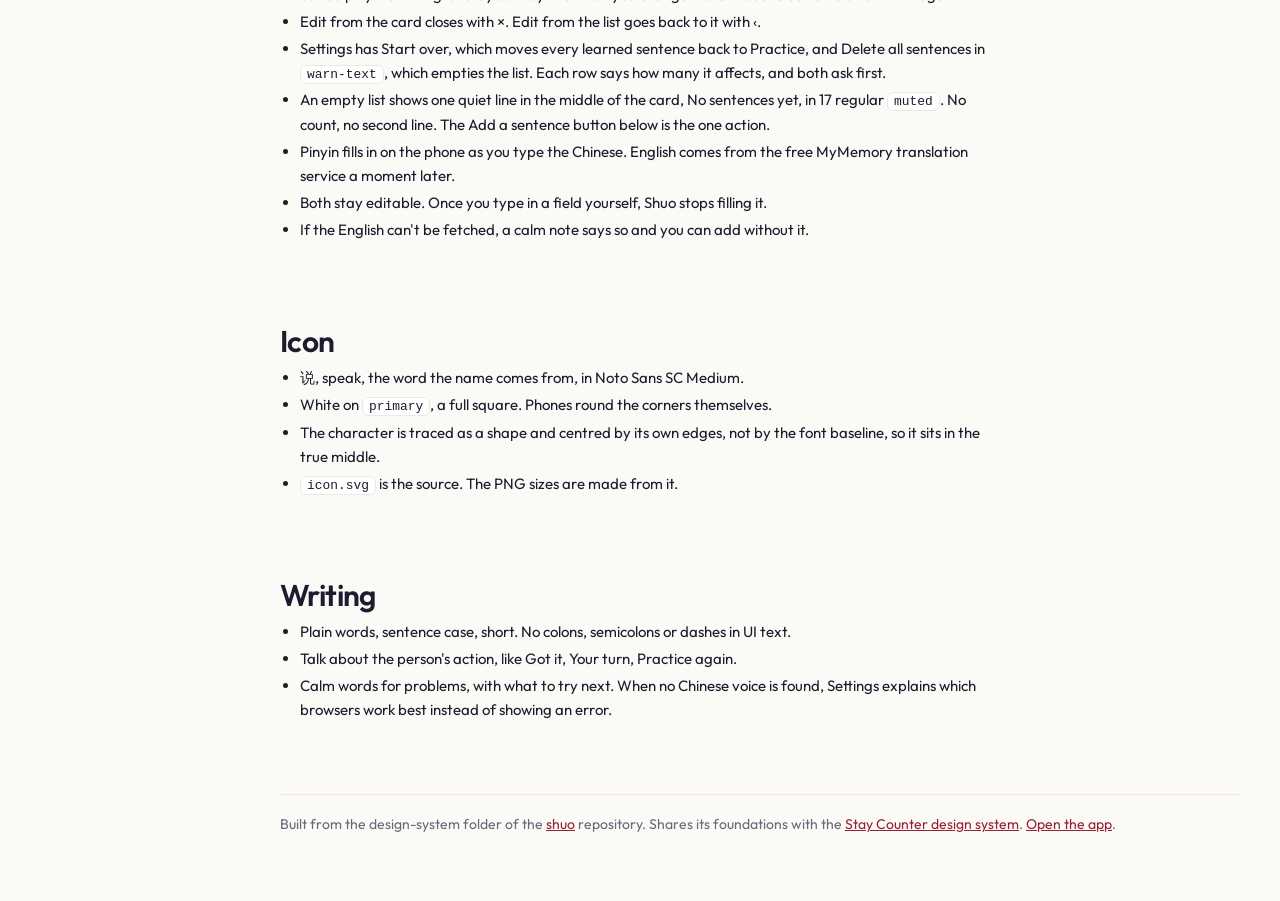
==== commit f2a59990: "Empty list is one quiet grey line in the middle of the card, like SaySay Co-Authored-By: Claude Opus" ====
--- a/design-system/index.html
+++ b/design-system/index.html
@@ -265,7 +265,7 @@
 <h2 class="sec" id="layout">Layout</h2><div class="prose"><ul><li>Phones use a 22 side margin on every screen and sheet.</li><li>Pinch zoom always works. Buttons ignore double tap zoom so taps stay quick.</li><li>The colour behind the page is <code>bg</code>, the same as the top of the screen, so the home screen app shows no fade under the time.</li><li>One column everywhere. On laptops the column grows to 600 and sits in the vertical middle of the screen, with the characters at 56.</li><li>On devices with a keyboard and mouse, a quiet hint under Got it shows the shortcuts.</li><li>The main screen, top to bottom, is the title row, the sentence card, the play row, Got it and one note.</li><li>Cards are white with a 1px <code>line</code> border and <code>radius-card</code>. No shadows.</li></ul></div>
 <h2 class="sec" id="navigation">Navigation</h2><div class="prose"><ul><li>No tabs. The main screen is the app.</li><li>Three round buttons at the top right. + opens New sentence, then Sentences and Settings.</li><li>Every round button is the same flat grey circle. <code>chip</code>, 44 wide, a 20 icon with a 2 line in <code>ink</code>, no shadow, no line. That covers the top buttons, previous and next, and the sheet close. A disabled button keeps its circle and only fades its icon to <code>chevron</code>.</li><li>Destructive actions always go last. A single one is plain coral text, centered. Two or more related ones are grouped in one card. They always ask first.</li><li>Layers follow iOS. Things that float over content are glass with a shadow. Things on the page are flat. Nothing in Shuo floats, so everything is flat.</li><li>Sheets have one rule. Top left leaves. × closes a first screen, ‹ goes back one step, like Design system back to Settings. The bottom holds one forward action, like Add sentence or Add. Settings has no bottom button, changes save as you tap.</li><li>Settings has a Design system row that opens a short version of this book inside the app.</li><li>On laptops sheets open in the middle over a dimmed page.</li></ul></div>
 <h2 class="sec" id="practice">Practice</h2><div class="prose"><ul><li>Play reads each sentence twice, then pauses for the time chosen in Settings, then moves on. It stops at the end of the list.</li><li>The pill on the card says where you are. Listen, Listen again, then Your turn in solid red.</li><li>Previous and next keep playing if Play was on.</li><li>Got it moves the sentence to Learned and shows a toast with Undo for 4 seconds.</li><li>Shuo opens on the sentence you were on last time.</li><li>On a keyboard, Space plays or pauses, the left and right arrows move, Enter is Got it, and Escape closes a sheet. Keys do nothing while you type or while a sheet is open.</li></ul></div>
-<h2 class="sec" id="sentences">Sentences</h2><div class="prose"><ul><li>The Sentences sheet has two tabs, Practice and Learned, each with its count.</li><li>In Practice, tapping a sentence jumps to it. The one you are on uses <code>current</code>.</li><li>In Learned, Practice again moves a sentence back to Practice and opens it.</li><li>Add a sentence with + on the main screen or Add sentence in the Sentences sheet.</li><li>New sentences go to the top of Practice, so you say them next.</li><li>Only Chinese is required. Pinyin and English are optional.</li><li>Edit on the sentence card, or the pencil on a row in Sentences, opens Edit sentence. It is the same form as New sentence with Save, and Delete sentence below the card.</li><li>Saved pinyin and English stay as they are when you change the Chinese. Clear a field to fill it in again.</li><li>Edit from the card closes with ×. Edit from the list goes back to it with ‹.</li><li>Settings has Start over, which moves every learned sentence back to Practice, and Delete all sentences in <code>warn-text</code>, which empties the list. Each row says how many it affects, and both ask first.</li><li>With no sentences at all, the card says No sentences yet and points to +.</li><li>Pinyin fills in on the phone as you type the Chinese. English comes from the free MyMemory translation service a moment later.</li><li>Both stay editable. Once you type in a field yourself, Shuo stops filling it.</li><li>If the English can't be fetched, a calm note says so and you can add without it.</li></ul></div>
+<h2 class="sec" id="sentences">Sentences</h2><div class="prose"><ul><li>The Sentences sheet has two tabs, Practice and Learned, each with its count.</li><li>In Practice, tapping a sentence jumps to it. The one you are on uses <code>current</code>.</li><li>In Learned, Practice again moves a sentence back to Practice and opens it.</li><li>Add a sentence with + on the main screen or Add sentence in the Sentences sheet.</li><li>New sentences go to the top of Practice, so you say them next.</li><li>Only Chinese is required. Pinyin and English are optional.</li><li>Edit on the sentence card, or the pencil on a row in Sentences, opens Edit sentence. It is the same form as New sentence with Save, and Delete sentence below the card.</li><li>Saved pinyin and English stay as they are when you change the Chinese. Clear a field to fill it in again.</li><li>Edit from the card closes with ×. Edit from the list goes back to it with ‹.</li><li>Settings has Start over, which moves every learned sentence back to Practice, and Delete all sentences in <code>warn-text</code>, which empties the list. Each row says how many it affects, and both ask first.</li><li>An empty list shows one quiet line in the middle of the card, No sentences yet, in 17 regular <code>muted</code>. No count, no second line. The Add a sentence button below is the one action.</li><li>Pinyin fills in on the phone as you type the Chinese. English comes from the free MyMemory translation service a moment later.</li><li>Both stay editable. Once you type in a field yourself, Shuo stops filling it.</li><li>If the English can't be fetched, a calm note says so and you can add without it.</li></ul></div>
 <h2 class="sec" id="icon">Icon</h2><div class="prose"><ul><li>说, speak, the word the name comes from, in Noto Sans SC Medium.</li><li>White on <code>primary</code>, a full square. Phones round the corners themselves.</li><li>The character is traced as a shape and centred by its own edges, not by the font baseline, so it sits in the true middle.</li><li><code>icon.svg</code> is the source. The PNG sizes are made from it.</li></ul></div>
 <h2 class="sec" id="writing">Writing</h2><div class="prose"><ul><li>Plain words, sentence case, short. No colons, semicolons or dashes in UI text.</li><li>Talk about the person's action, like Got it, Your turn, Practice again.</li><li>Calm words for problems, with what to try next. When no Chinese voice is found, Settings explains which browsers work best instead of showing an error.</li></ul></div>
 
